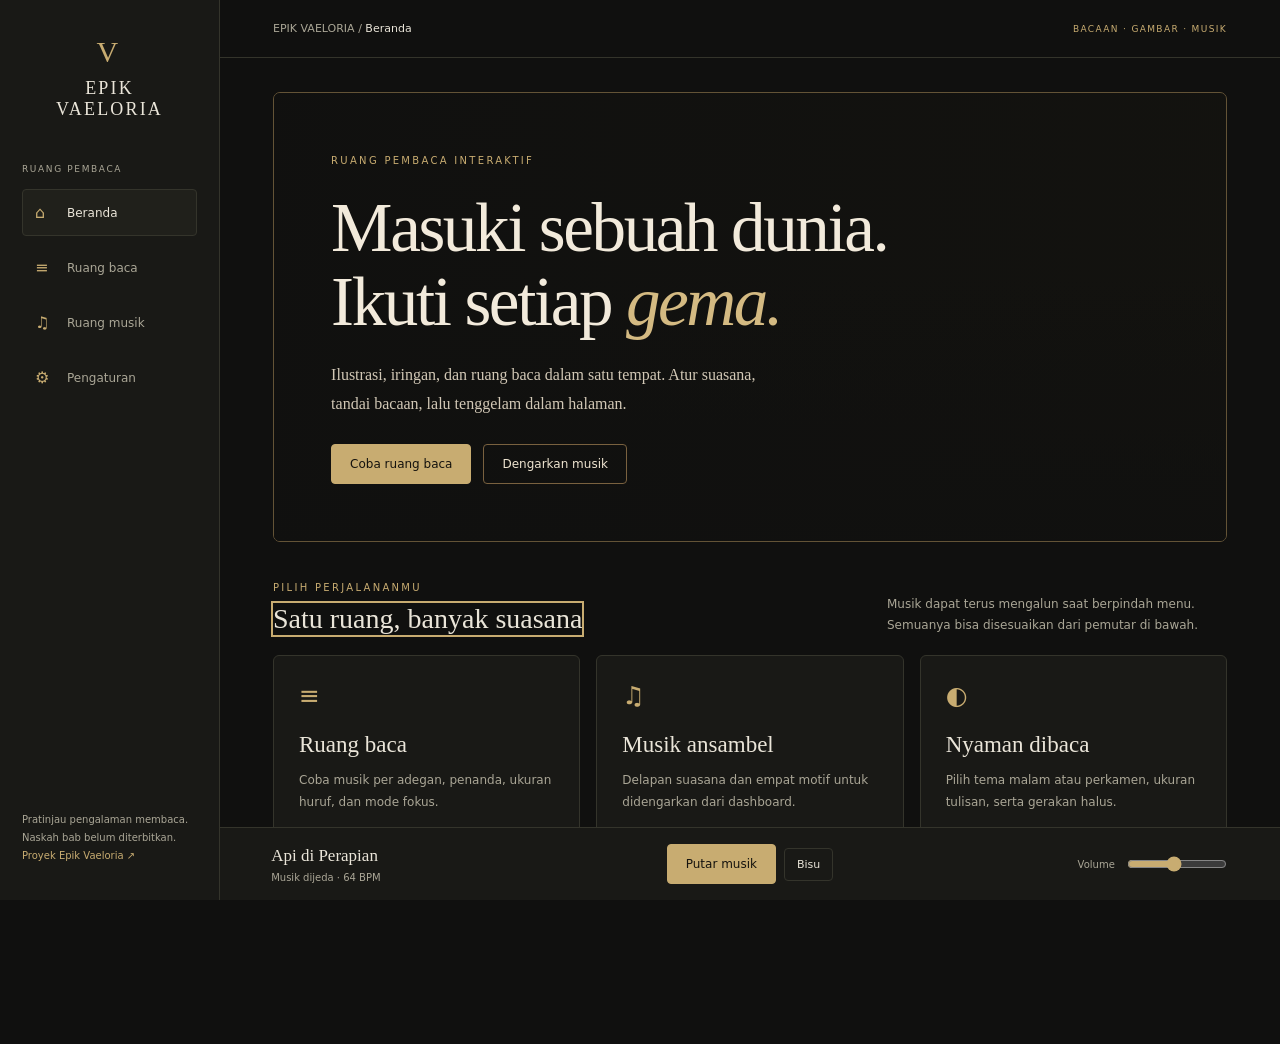
==== dashboard.html @ 0318af84 "Pastikan kontrol volume dashboard tersedia pada layar kecil" ====
<!doctype html><html lang="id"><head><meta charset="utf-8"><meta name="viewport" content="width=device-width,initial-scale=1"><meta name="theme-color" content="#10100f"><meta name="description" content="Dashboard pembaca Epik Vaeloria: ruang baca, musik adegan, penanda, dan pengaturan tampilan."><title>Beranda · Epik Vaeloria</title><style>
:root{color-scheme:dark;--bg:#10100f;--panel:#191916;--panel2:#20201b;--ink:#eae5d9;--soft:#aaa696;--line:#34342b;--gold:#c8ac71;--accent:#d6b07a;--font:20px;font-family:Georgia,"Times New Roman",serif}
*{box-sizing:border-box}[hidden]{display:none!important}html{scroll-behavior:smooth;scroll-padding-top:80px}body{margin:0;background:var(--bg);color:var(--ink)}body.sepia{color-scheme:light;--bg:#eee5d3;--panel:#f6eedf;--panel2:#e2d6bf;--ink:#332c21;--soft:#6c604c;--line:#c9bba2;--gold:#80612d}
button,a,input,select{touch-action:manipulation}button{cursor:pointer;font:inherit}button:disabled{opacity:.6;cursor:wait}a{color:inherit;text-decoration:none}button,input,select{outline-offset:5px}:focus-visible{outline:2px solid var(--gold)}.sans,button,nav,label,small,.eyebrow,.meta{font-family:system-ui,sans-serif}.eyebrow{font-size:10px;text-transform:uppercase;letter-spacing:.23em;color:var(--gold)}.muted{color:var(--soft)}.skip{position:fixed;top:-60px;left:10px;z-index:50;background:var(--gold);color:#111;padding:12px}.skip:focus{top:10px}
.sidebar{width:220px;position:fixed;inset:0 auto 0 0;background:var(--panel);border-right:1px solid var(--line);padding:35px 22px;z-index:15;display:flex;flex-direction:column}.mark{font-size:30px;letter-spacing:.15em;text-align:center;color:var(--gold)}.brand{text-align:center;display:block;font-size:18px;letter-spacing:.12em;margin:9px 0 44px}.sidecaption{font:9px system-ui;letter-spacing:.18em;color:var(--soft);text-transform:uppercase;margin-bottom:15px}nav{display:grid;gap:8px}.navbutton{display:flex;align-items:center;gap:12px;border:1px solid transparent;background:transparent;padding:13px 12px;border-radius:4px;color:var(--soft);font-size:12px;text-align:left}.navbutton[aria-current=page]{color:var(--ink);background:var(--panel2);border-color:var(--line)}.navbutton span:first-child{width:20px;font-size:16px;color:var(--gold)}.sidebarfooter{margin-top:auto;padding-top:20px;font:10px/1.8 system-ui;color:var(--soft)}.sidebarfooter a{color:var(--gold)}.mobile-menu{display:none}
.app{margin-left:220px;padding-bottom:120px}.topbar{padding:22px 5%;display:flex;align-items:center;justify-content:space-between;border-bottom:1px solid var(--line);gap:15px}.breadcrumb{font:11px system-ui;color:var(--soft)}.breadcrumb strong{color:var(--ink);font-weight:500}.topstate{font:9px system-ui;text-transform:uppercase;letter-spacing:.15em;color:var(--gold)}.content{max-width:1180px;padding:34px 5%;margin:auto}.hero{position:relative;overflow:hidden;isolation:isolate;min-height:450px;border:1px solid #635336;border-radius:7px;background:#15140f;color:#f2eadb;display:flex;align-items:center}.hero-art{position:absolute;inset:-20px;z-index:-3;background:linear-gradient(90deg,#10100ff2,#10100f6b),url("https://raw.githubusercontent.com/Daniel100703/Epik-Vaeloria/main/assets/img/konsep-beranda.webp") center/cover;animation:breathe 22s ease-in-out infinite alternate}.hero:after{content:"";position:absolute;inset:0;z-index:-2;background:linear-gradient(0deg,#10100fdc,transparent 60%)}.herotext{padding:55px 6%;max-width:700px}.hero h1{font-size:clamp(42px,5.4vw,74px);font-weight:400;line-height:1.06;letter-spacing:-.035em;margin:23px 0}.hero h1 em{font-weight:400;color:#d4ba82}.hero p{font-size:16px;line-height:1.8;color:#d2c8b6;max-width:440px}.actions{display:flex;gap:12px;flex-wrap:wrap;margin-top:25px}.primary,.secondary{border-radius:4px;padding:12px 18px;font-size:12px}.primary{background:var(--gold);color:#15130e;border:1px solid var(--gold)}.hero .primary{background:#c8ac71;border-color:#c8ac71;color:#15130e}.secondary{color:var(--ink);background:transparent;border:1px solid var(--line)}.hero .secondary{color:#eee4d0;border-color:#79613f}.sparks{position:absolute;inset:0;pointer-events:none;z-index:-1;overflow:hidden}.sparks i{position:absolute;width:2px;height:2px;background:#e7c98e;border-radius:50%;box-shadow:0 0 8px #e7c98e;bottom:-10px;left:var(--x);opacity:0;animation:drift var(--d) linear infinite;animation-delay:var(--delay)}
@keyframes breathe{to{transform:scale(1.045)}}@keyframes drift{15%{opacity:.7}85%{opacity:.2}to{transform:translate(25px,-500px);opacity:0}}
.sectionhead{display:flex;justify-content:space-between;align-items:end;gap:20px;margin:35px 0 20px}.sectionhead h2{font-size:28px;font-weight:400;margin:8px 0 0}.sectionhead p{font:12px/1.7 system-ui;color:var(--soft);max-width:340px;margin:0}.tiles{display:grid;grid-template-columns:repeat(3,1fr);gap:16px}.tile{background:var(--panel);border:1px solid var(--line);border-radius:6px;padding:25px;text-align:left;color:var(--ink);display:block;min-height:180px}.tile:hover{border-color:var(--gold)}.tile .symbol{font-size:25px;color:var(--gold)}.tile h3{font:23px Georgia;margin:22px 0 12px}.tile p{font:12px/1.8 system-ui;color:var(--soft);margin:0}.smallnote{font:11px/1.8 system-ui;color:var(--soft);margin-top:20px}.resume{display:flex;align-items:center;justify-content:space-between;gap:20px;padding:20px 24px;background:var(--panel);border:1px solid var(--line);margin-top:20px;border-radius:5px}.resume strong{font-size:18px;font-weight:400}.resume small{display:block;color:var(--soft);margin-top:7px}
.page-title{font-size:42px;font-weight:400;margin:14px 0 20px}.toolbar{position:sticky;top:0;z-index:8;display:flex;align-items:center;justify-content:space-between;gap:10px;padding:14px 0;background:var(--bg);border-block:1px solid var(--line);flex-wrap:wrap}.tools{display:flex;gap:7px;align-items:center}.tool{background:var(--panel);color:var(--ink);border:1px solid var(--line);border-radius:4px;padding:9px 12px;font:11px system-ui}.tool[aria-pressed=true]{border-color:var(--gold);color:var(--gold)}.progress{height:2px;background:var(--line);position:sticky;top:68px;z-index:9}.progress i{display:block;width:0;height:100%;background:var(--gold)}
article{max-width:690px;margin:45px auto 0}.reader-intro{font-size:var(--font);line-height:1.9;color:var(--soft);padding-bottom:28px;border-bottom:1px solid var(--line)}.scene{padding:60px 10px;border-bottom:1px solid var(--line);min-height:60vh}.scene h3{font-weight:400;font-size:clamp(28px,3vw,36px);margin:20px 0}.scene p{font-size:var(--font);line-height:1.95;color:var(--ink)}.scene.active .eyebrow{color:var(--accent)}.scene.active{background:linear-gradient(90deg,#c8ac7105,transparent);border-bottom-color:var(--accent)}
.focus-exit{display:none;position:fixed;top:12px;right:20px;z-index:30}.focus .sidebar,.focus .topbar{display:none}.focus .app{margin-left:0}.focus .content{max-width:900px}.focus .player{left:0}.focus .focus-exit{display:block}
.musicgrid{display:grid;grid-template-columns:repeat(4,1fr);gap:14px}.track{display:flex;flex-direction:column;text-align:left;min-height:190px;border:1px solid var(--line);border-radius:5px;background:var(--panel);color:var(--ink);padding:21px 18px}.track[aria-pressed=true]{border-color:var(--accent)}.track .tag{font:9px system-ui;text-transform:uppercase;letter-spacing:.15em;color:var(--gold);margin-bottom:24px}.track strong{font:21px/1.2 Georgia;margin-bottom:13px}.track small{font:11px/1.7 system-ui;color:var(--soft)}.track .tempo{font:10px system-ui;color:var(--gold);margin-top:auto;padding-top:17px}
.settings{max-width:760px;display:grid;gap:16px}.setting{background:var(--panel);border:1px solid var(--line);border-radius:5px;display:flex;justify-content:space-between;align-items:center;gap:25px;padding:23px}.setting strong{font-size:20px;font-weight:400}.setting p{font:11px/1.7 system-ui;color:var(--soft);margin:8px 0 0}.setting select{background:var(--bg);color:var(--ink);border:1px solid var(--line);padding:10px;border-radius:4px;font:12px system-ui}.setting input[type=checkbox]{width:20px;height:20px;accent-color:var(--gold)}
.player{position:fixed;z-index:20;left:220px;right:0;bottom:0;display:grid;grid-template-columns:1fr auto 1fr;gap:20px;align-items:center;background:var(--panel);border-top:1px solid var(--line);padding:16px 4%}.now{min-width:0}.now strong{display:block;white-space:nowrap;overflow:hidden;text-overflow:ellipsis;font-size:17px;font-weight:400}.now small{font:10px system-ui;color:var(--soft);display:block;margin-top:6px}.transport{display:flex;align-items:center;gap:8px}.mix{justify-self:end;display:flex;align-items:center;gap:10px}.mix label{font:10px system-ui;color:var(--soft)}input[type=range]{accent-color:var(--gold);width:100px}.toast{position:fixed;z-index:40;bottom:110px;left:50%;transform:translateX(-50%);max-width:min(90vw,540px);background:var(--panel2);color:var(--ink);border:1px solid var(--gold);padding:13px 19px;border-radius:5px;font:12px/1.7 system-ui}.no-motion *,.no-motion *:before,.no-motion *:after{animation:none!important;transition:none!important;scroll-behavior:auto!important}
@media(max-width:1100px){.musicgrid{grid-template-columns:repeat(2,1fr)}.tiles{grid-template-columns:1fr}.tile{min-height:0}.tile h3{margin-top:15px}.player{grid-template-columns:1fr auto}.mix{display:none}.sidebar{width:185px;padding-inline:15px}.app{margin-left:185px}.player{left:185px}}
@media(max-width:700px){.sidebar{position:static;width:auto;padding:15px 5%;display:block;border-right:0;border-bottom:1px solid var(--line)}.brand{margin:0;text-align:left;font-size:19px}.mark,.sidecaption,.sidebarfooter{display:none}.mobile-menu{display:block;position:absolute;right:5%;top:11px}nav{display:none;margin-top:20px;grid-template-columns:repeat(2,1fr)}.sidebar.open nav{display:grid}.app{margin-left:0}.topbar{padding-block:17px}.topstate{display:none}.content{padding:25px 5%}.hero{min-height:410px}.herotext{padding:35px 7%}.hero h1{font-size:46px}.hero p{font-size:15px}.sectionhead{display:block}.sectionhead p{margin-top:13px}.player{left:0;padding:14px 5%;gap:10px}.now strong{font-size:15px}.player .primary{padding:10px 14px}.now small{font-size:9px}.toolbar{gap:8px}.tools{flex-wrap:wrap}.tool{padding:9px}.page-title{font-size:34px}.setting{padding:19px;gap:14px}.setting strong{font-size:18px}.scene{min-height:66vh;padding-top:40px}.resume{align-items:start;flex-direction:column}.focus .content{padding-top:55px}.toast{bottom:100px}.track strong{font-size:19px}}
@media(prefers-reduced-motion:reduce){html{scroll-behavior:auto}*,*:before,*:after{animation:none!important;transition:none!important}}

@media(max-width:1100px){.mix{display:flex;grid-column:1/-1;justify-self:stretch;justify-content:center;border-top:1px solid var(--line);padding-top:10px}.app{padding-bottom:175px}.toast{bottom:155px}}
</style></head><body>
<a class="skip" href="#main">Langsung ke isi</a>
<aside class="sidebar" id="sidebar"><div class="mark" aria-hidden="true">V</div><a class="brand" href="#home">EPIK<br>VAELORIA</a><button class="tool mobile-menu" id="menu-toggle" type="button" aria-expanded="false" aria-controls="navigation">Menu</button><div class="sidecaption">Ruang pembaca</div><nav id="navigation" aria-label="Navigasi utama"><button class="navbutton" data-nav="home" aria-current="page" type="button"><span aria-hidden="true">⌂</span><span>Beranda</span></button><button class="navbutton" data-nav="read" type="button"><span aria-hidden="true">≡</span><span>Ruang baca</span></button><button class="navbutton" data-nav="music" type="button"><span aria-hidden="true">♫</span><span>Ruang musik</span></button><button class="navbutton" data-nav="settings" type="button"><span aria-hidden="true">⚙</span><span>Pengaturan</span></button></nav><div class="sidebarfooter">Pratinjau pengalaman membaca.<br>Naskah bab belum diterbitkan.<br><a href="https://github.com/Daniel100703/Epik-Vaeloria" target="_blank" rel="noopener">Proyek Epik Vaeloria ↗</a></div></aside>
<button id="focus-exit" class="tool focus-exit" type="button">Keluar mode fokus · Esc</button>
<div class="app"><header class="topbar"><div class="breadcrumb">EPIK VAELORIA / <strong id="view-label">Beranda</strong></div><span class="topstate">Bacaan · Gambar · Musik</span></header><main id="main" class="content">
<section id="panel-home"><div class="hero"><div class="hero-art" aria-hidden="true"></div><div class="sparks" aria-hidden="true"><i style="--x:5%;--d:11s;--delay:-0s"></i><i style="--x:11%;--d:13s;--delay:-1.7s"></i><i style="--x:17%;--d:15s;--delay:-3.4s"></i><i style="--x:23%;--d:17s;--delay:-5.1s"></i><i style="--x:29%;--d:19s;--delay:-6.8s"></i><i style="--x:35%;--d:11s;--delay:-8.5s"></i><i style="--x:41%;--d:13s;--delay:-10.2s"></i><i style="--x:47%;--d:15s;--delay:-11.9s"></i><i style="--x:53%;--d:17s;--delay:-13.6s"></i><i style="--x:59%;--d:19s;--delay:-15.299999999999999s"></i><i style="--x:65%;--d:11s;--delay:-17s"></i><i style="--x:71%;--d:13s;--delay:-18.7s"></i><i style="--x:77%;--d:15s;--delay:-20.4s"></i><i style="--x:83%;--d:17s;--delay:-22.099999999999998s"></i><i style="--x:89%;--d:19s;--delay:-23.8s"></i><i style="--x:95%;--d:11s;--delay:-25.5s"></i></div><div class="herotext"><span class="eyebrow">Ruang pembaca interaktif</span><h1>Masuki sebuah dunia.<br>Ikuti setiap <em>gema.</em></h1><p>Ilustrasi, iringan, dan ruang baca dalam satu tempat. Atur suasana, tandai bacaan, lalu tenggelam dalam halaman.</p><div class="actions"><button class="primary" data-open="read" type="button">Coba ruang baca</button><button class="secondary" data-open="music" type="button">Dengarkan musik</button></div></div></div>
<div class="resume" id="resume-card" hidden><div><span class="eyebrow">Penanda terakhir</span><strong id="resume-title">Posisi bacaan</strong><small>Pratinjau ruang baca</small></div><button class="primary" id="resume" type="button">Lanjut dari penanda</button></div>
<div class="sectionhead"><div><span class="eyebrow">Pilih perjalananmu</span><h2 data-heading tabindex="-1">Satu ruang, banyak suasana</h2></div><p>Musik dapat terus mengalun saat berpindah menu. Semuanya bisa disesuaikan dari pemutar di bawah.</p></div><div class="tiles"><button class="tile" data-open="read" type="button"><span class="symbol" aria-hidden="true">≡</span><h3>Ruang baca</h3><p>Coba musik per adegan, penanda, ukuran huruf, dan mode fokus.</p></button><button class="tile" data-open="music" type="button"><span class="symbol" aria-hidden="true">♫</span><h3>Musik ansambel</h3><p>Delapan suasana dan empat motif untuk didengarkan dari dashboard.</p></button><button class="tile" data-open="settings" type="button"><span class="symbol" aria-hidden="true">◐</span><h3>Nyaman dibaca</h3><p>Pilih tema malam atau perkamen, ukuran tulisan, serta gerakan halus.</p></button></div><p class="smallnote">Halaman ini merupakan pratinjau antarmuka. Teks contoh di ruang baca menjelaskan suasana musik dan bukan bagian dari naskah novel.</p></section>
<section id="panel-read" hidden><span class="eyebrow">Pratinjau pembaca · 8 suasana</span><h1 class="page-title" data-heading tabindex="-1">Membaca bersama iringan</h1><div class="toolbar"><div class="tools"><button class="tool" id="font-less" type="button" aria-label="Perkecil huruf">A−</button><button class="tool" id="font-more" type="button" aria-label="Perbesar huruf">A+</button><button class="tool" id="bookmark" type="button">Tandai posisi</button><button class="tool" id="focus-button" type="button" aria-pressed="false">Mode fokus</button></div><div class="tools"><button class="tool" id="follow-button" type="button" aria-pressed="true">Musik adegan: aktif</button><span class="meta muted" id="progress-label">0%</span></div></div><div class="progress" id="read-progress" role="progressbar" aria-label="Kemajuan pratinjau bacaan" aria-valuemin="0" aria-valuemax="100" aria-valuenow="0"><i id="progress-fill"></i></div><article id="reader"><p class="reader-intro">Tekan <strong>Putar musik</strong>, lalu gulir perlahan. Iringan mengikuti suasana yang sedang terlihat. Teks di bawah adalah panduan untuk mencoba pengalaman membaca; naskah bab belum diterbitkan.</p><section class="scene" data-mood="keluarga" aria-labelledby="scene-keluarga"><span class="eyebrow">Suasana 01 · keluarga</span><h3 id="scene-keluarga">Dekat, hangat, bersahaja</h3><p>Petikan membuka ruang bagi percakapan. Melodi tidak terus memenuhi setiap sela; ada hening untuk suara manusia dan hal-hal kecil yang ingin diingat.</p></section>
<section class="scene" data-mood="istana" aria-labelledby="scene-istana"><span class="eyebrow">Suasana 02 · istana</span><h3 id="scene-istana">Di bawah berat mahkota</h3><p>Langkah musik menjadi lebih terukur. Nada rendah menopang melodi yang tertahan, memberi tempat bagi upacara, percakapan resmi, dan ketegangan di sebuah aula.</p></section>
<section class="scene" data-mood="perjalanan" aria-labelledby="scene-perjalanan"><span class="eyebrow">Suasana 03 · perjalanan</span><h3 id="scene-perjalanan">Langkah demi langkah</h3><p>Denyut bergerak sedikit lebih cepat. Frasa berulang terasa lapang, menjaga irama perjalanan tanpa memaksa pembaca mempercepat langkahnya sendiri.</p></section>
<section class="scene" data-mood="intrik" aria-labelledby="scene-intrik"><span class="eyebrow">Suasana 04 · intrik</span><h3 id="scene-intrik">Sesuatu belum terucap</h3><p>Petikan terpisah oleh jeda. Satu nada yang bergeser mengubah rasa sebuah pola; ketegangan hadir perlahan, tanpa ledakan bunyi yang mengganggu.</p></section>
<section class="scene" data-mood="perang" aria-labelledby="scene-perang"><span class="eyebrow">Suasana 05 · perang</span><h3 id="scene-perang">Ketika panji bergerak</h3><p>Pukulan rendah dan motif pendek menambah tekanan. Lapisan dijaga agar musik menopang adegan dan tulisan tetap menjadi pusat perhatian.</p></section>
<section class="scene" data-mood="kehilangan" aria-labelledby="scene-kehilangan"><span class="eyebrow">Suasana 06 · kehilangan</span><h3 id="scene-kehilangan">Ruang bagi yang tiada</h3><p>Musik menipis. Sebuah nada dibiarkan menghilang sebelum nada berikutnya datang, menyediakan ruang bagi keheningan dan kehilangan.</p></section>
<section class="scene" data-mood="mukjizat" aria-labelledby="scene-mukjizat"><span class="eyebrow">Suasana 07 · mukjizat</span><h3 id="scene-mukjizat">Hening sebelum terang</h3><p>Nada terbuka secara perlahan. Suasananya khidmat dan tenang, dengan ruang bagi doa; kemegahan tumbuh dari perubahan harmoni.</p></section>
<section class="scene" data-mood="purwa" aria-labelledby="scene-purwa"><span class="eyebrow">Suasana 08 · purwa</span><h3 id="scene-purwa">Gema yang lama tinggal</h3><p>Bunyi kayu dan dengung lembut mengisi jarak di antara nada. Motifnya memberi kesan tua dan luas, tanpa menetapkan sejarah atau sifat suatu bangsa.</p></section></article></section>
<section id="panel-music" hidden><span class="eyebrow">Ruang musik · Dari dashboard</span><h1 class="page-title" data-heading tabindex="-1">Dengarkan dunia Vaeloria</h1><p class="smallnote">Dua belas sketsa musik sintetis orisinal. Pilih kartu untuk mendengarkan; musik tetap berjalan ketika berpindah menu.</p><div class="musicgrid"><button class="track" type="button" data-track="keluarga" aria-pressed="true"><span class="tag">Suasana 1</span><strong>Api di Perapian</strong><small>Petikan lembut, harmoni hangat, dan ruang bagi percakapan.</small><span class="tempo">64 BPM</span></button>
<button class="track" type="button" data-track="istana" aria-pressed="false"><span class="tag">Suasana 2</span><strong>Aula Mahkota</strong><small>Langkah terukur dan nada rendah di bawah melodi yang tertahan.</small><span class="tempo">66 BPM</span></button>
<button class="track" type="button" data-track="perjalanan" aria-pressed="false"><span class="tag">Suasana 3</span><strong>Jalan yang Terbentang</strong><small>Denyut ringan dan frasa lapang yang menemani langkah panjang.</small><span class="tempo">88 BPM</span></button>
<button class="track" type="button" data-track="intrik" aria-pressed="false"><span class="tag">Suasana 4</span><strong>Di Balik Tirai</strong><small>Petikan renggang dan interval sempit yang menyisakan ketegangan.</small><span class="tempo">68 BPM</span></button>
<button class="track" type="button" data-track="perang" aria-pressed="false"><span class="tag">Suasana 5</span><strong>Langkah Panji</strong><small>Perkusi rendah dan frasa pendek yang menambah tekanan.</small><span class="tempo">100 BPM</span></button>
<button class="track" type="button" data-track="kehilangan" aria-pressed="false"><span class="tag">Suasana 6</span><strong>Yang Tinggal dalam Sunyi</strong><small>Nada jarang, gema panjang, dan ruang untuk keheningan.</small><span class="tempo">52 BPM</span></button>
<button class="track" type="button" data-track="mukjizat" aria-pressed="false"><span class="tag">Suasana 7</span><strong>Dalam Doa</strong><small>Lapisan nada perlahan terbuka; tenang, terang, dan khidmat.</small><span class="tempo">58 BPM</span></button>
<button class="track" type="button" data-track="purwa" aria-pressed="false"><span class="tag">Suasana 8</span><strong>Gema yang Tua</strong><small>Bunyi kayu dan dengung lembut dengan jarak nada yang lapang.</small><span class="tempo">60 BPM</span></button>
<button class="track" type="button" data-track="griffin" aria-pressed="false"><span class="tag">Motif ansambel</span><strong>House Griffin</strong><small>Frasa naik tiga nada, lalu pulang pada nada dasar.</small><span class="tempo">68 BPM</span></button>
<button class="track" type="button" data-track="singa" aria-pressed="false"><span class="tag">Motif ansambel</span><strong>Cabang Singa</strong><small>Nada rendah berulang, aksen tegas, dan sela hening.</small><span class="tempo">72 BPM</span></button>
<button class="track" type="button" data-track="radbod" aria-pressed="false"><span class="tag">Motif ansambel</span><strong>Radbod</strong><small>Pola pendek yang kembali dengan satu nada berubah.</small><span class="tempo">62 BPM</span></button>
<button class="track" type="button" data-track="bangsa_purwa" aria-pressed="false"><span class="tag">Motif ansambel</span><strong>Bangsa Purwa</strong><small>Motif lima nada, pukulan kayu, dan dengung lembut.</small><span class="tempo">58 BPM</span></button></div><p class="smallnote">Motif ini merupakan rancangan musikal. Judul dan kesan musik tidak menetapkan fakta cerita. <a href="musik.html">Buka halaman Ruang Musik lengkap ↗</a></p></section>
<section id="panel-settings" hidden><span class="eyebrow">Pengaturan pembaca</span><h1 class="page-title" data-heading tabindex="-1">Baca dengan nyaman</h1><div class="settings"><div class="setting"><div><label for="theme"><strong>Tema bacaan</strong></label><p>Pilih suasana tampilan yang nyaman untuk mata.</p></div><select id="theme"><option value="dark">Malam</option><option value="sepia">Perkamen</option></select></div><div class="setting"><div><label for="font"><strong>Ukuran tulisan</strong></label><p>Ukuran paragraf di ruang baca: <output id="font-value" for="font">20 px</output></p></div><input id="font" type="range" min="16" max="26" value="20"></div><div class="setting"><div><label for="motion"><strong>Gerakan halus</strong></label><p>Aktifkan gerak pada sampul dan partikel cahaya. Preferensi pengurangan gerakan perangkat tetap dihormati.</p></div><input id="motion" type="checkbox" checked></div><div class="setting"><div><label for="auto-music"><strong>Ikuti suasana adegan</strong></label><p>Setelah musik diaktifkan, pergantian mengikuti bagian yang sedang dibaca.</p></div><input id="auto-music" type="checkbox" checked></div><div class="setting"><div><strong>Penanda bacaan</strong><p>Penanda dan pengaturan disimpan pada peramban perangkat ini jika penyimpanan diizinkan.</p></div><button class="tool" id="clear-bookmark" type="button">Hapus penanda</button></div></div></section>
</main></div><aside class="player" aria-label="Pemutar musik"><div class="now"><strong id="now-title">Api di Perapian</strong><small id="now-detail" role="status" aria-live="polite">Musik dijeda</small></div><div class="transport"><button class="primary" id="play" type="button" aria-pressed="false">Putar musik</button><button class="tool" id="mute" type="button" aria-label="Bisukan musik" aria-pressed="false">Bisu</button></div><div class="mix"><label for="volume">Volume</label><input id="volume" type="range" min="0" max="65" value="30" aria-valuetext="30 persen"></div></aside><div class="toast" id="toast" role="status" aria-live="polite" hidden></div>
<script>const VAELORIA_CATALOG={"version":1,"title":"Epik Vaeloria — Ruang Musik","type":"Sketsa musik sintetis orisinal","note":"Rancangan musikal; judul dan kesan musik tidak menetapkan kanon cerita.","moods":{"keluarga":{"name":"Api di Perapian","description":"Petikan lembut, harmoni hangat, dan ruang bagi percakapan.","tempo":64,"root":50,"scale":[0,2,4,7,9],"chords":[[0,4,7],[5,9,12],[7,11,14],[0,4,7]],"melody":[0,2,4,2,1,0,null,1,2,4,3,2,1,0,null,null],"instrument":"pluck","pad":0.13,"bass":0.08,"lead":0.12,"drum":0,"color":"#d6b07a"},"istana":{"name":"Aula Mahkota","description":"Langkah terukur dan nada rendah di bawah melodi yang tertahan.","tempo":66,"root":45,"scale":[0,2,3,5,7,8,10],"chords":[[0,3,7],[5,8,12],[7,10,14],[0,3,7]],"melody":[0,null,4,3,2,null,1,null,0,2,4,null,5,4,2,null],"instrument":"horn","pad":0.15,"bass":0.1,"lead":0.1,"drum":0.05,"color":"#d6b974"},"perjalanan":{"name":"Jalan yang Terbentang","description":"Denyut ringan dan frasa lapang yang menemani langkah panjang.","tempo":88,"root":50,"scale":[0,2,5,7,9],"chords":[[0,5,7],[5,9,12],[7,12,14],[0,5,9]],"melody":[0,1,2,4,3,2,1,null,2,3,4,3,2,1,0,null],"instrument":"pluck","pad":0.1,"bass":0.08,"lead":0.13,"drum":0.05,"color":"#8eafa1"},"intrik":{"name":"Di Balik Tirai","description":"Petikan renggang dan interval sempit yang menyisakan ketegangan.","tempo":68,"root":45,"scale":[0,1,3,5,7,8,10],"chords":[[0,3,7],[1,5,8],[0,3,7],[7,10,14]],"melody":[0,null,1,null,4,3,null,1,0,null,5,4,null,2,1,null],"instrument":"pluck","pad":0.12,"bass":0.1,"lead":0.1,"drum":0,"color":"#aa93bf"},"perang":{"name":"Langkah Panji","description":"Perkusi rendah dan frasa pendek yang menambah tekanan.","tempo":100,"root":38,"scale":[0,2,3,5,7,8,10],"chords":[[0,7,12],[3,7,10],[5,12,17],[0,7,12]],"melody":[0,0,4,null,0,2,4,null,5,4,2,0,2,4,0,null],"instrument":"horn","pad":0.12,"bass":0.12,"lead":0.1,"drum":0.15,"color":"#cb806e"},"kehilangan":{"name":"Yang Tinggal dalam Sunyi","description":"Nada jarang, gema panjang, dan ruang untuk keheningan.","tempo":52,"root":45,"scale":[0,2,3,5,7,8,10],"chords":[[0,3,7],[5,8,12],[3,7,10],[0,3,7]],"melody":[4,null,3,null,2,null,0,null,1,null,0,null,null,null,null,null],"instrument":"bell","pad":0.12,"bass":0.05,"lead":0.09,"drum":0,"color":"#9baec7"},"mukjizat":{"name":"Dalam Doa","description":"Lapisan nada perlahan terbuka; tenang, terang, dan khidmat.","tempo":58,"root":50,"scale":[0,2,4,7,9],"chords":[[0,4,7],[5,9,12],[0,7,12],[0,4,9]],"melody":[0,null,2,null,3,null,4,null,3,2,null,1,0,null,null,null],"instrument":"bell","pad":0.16,"bass":0.05,"lead":0.1,"drum":0,"color":"#e2d49e"},"purwa":{"name":"Gema yang Tua","description":"Bunyi kayu dan dengung lembut dengan jarak nada yang lapang.","tempo":60,"root":43,"scale":[0,3,5,7,10],"chords":[[0,7,12],[5,12,17],[3,10,15],[0,7,10]],"melody":[0,null,3,2,null,1,null,0,4,null,3,null,1,0,null,null],"instrument":"wood","pad":0.14,"bass":0.08,"lead":0.12,"drum":0.035,"color":"#86b5ad"}},"motifs":{"griffin":{"name":"House Griffin","title":"Sumpah yang Dipegang","description":"Frasa naik tiga nada, lalu pulang pada nada dasar.","mood":"keluarga","tempo":68,"melody":[0,1,3,null,4,3,1,0,0,1,3,null,2,1,0,null],"instrument":"horn","color":"#cbb579"},"singa":{"name":"Cabang Singa","title":"Berat Sebuah Mahkota","description":"Nada rendah berulang, aksen tegas, dan sela hening.","mood":"istana","tempo":72,"melody":[0,0,null,4,3,null,2,0,0,null,4,5,4,2,0,null],"instrument":"horn","color":"#c98b70"},"radbod":{"name":"Radbod","title":"Langkah di Balik Layar","description":"Pola pendek yang kembali dengan satu nada berubah.","mood":"intrik","tempo":62,"melody":[0,1,null,4,0,1,null,3,0,1,null,5,4,2,1,null],"instrument":"pluck","color":"#b09bc9"},"bangsa_purwa":{"name":"Bangsa Purwa","title":"Ingatan Hutan","description":"Motif lima nada, pukulan kayu, dan dengung lembut.","mood":"purwa","tempo":58,"melody":[0,2,null,3,4,null,2,0,0,null,2,3,null,1,0,null],"instrument":"wood","color":"#88b5a5"}}};
/* Epik Vaeloria. Original procedural score; no external samples. */
(function(global){
"use strict";
const frequency=n=>440*Math.pow(2,(n-69)/12);
class VaeloriaScore{
 constructor(catalog,onState=()=>{}){
  this.catalog=catalog;this.onState=onState;this.ctx=null;this.bus=null;this.retired=[];
  this.key="keluarga";this.volume=.30;this.muted=false;this.playing=false;
  this.step=0;this.next=0;this.timer=null;this.request=0;this.pending=null;this.closed=false;
 }
 score(key){
  if(this.catalog.moods[key])return this.catalog.moods[key];
  const m=this.catalog.motifs[key];if(!m)throw Error("Motif tidak dikenal.");
  return Object.assign({},this.catalog.moods[m.mood],m);
 }
 async init(){
  if(this.closed)throw Error("Pemutar telah ditutup.");
  if(!this.ctx){
   const AC=global.AudioContext||global.webkitAudioContext;
   if(!AC)throw Error("Peramban ini belum mendukung audio interaktif.");
   this.ctx=new AC();const c=this.ctx.createDynamicsCompressor();
   c.threshold.value=-18;c.knee.value=18;c.ratio.value=4;c.attack.value=.01;c.release.value=.3;
   this.master=this.ctx.createGain();this.master.gain.value=this.muted?0:this.volume;
   this.master.connect(c);c.connect(this.ctx.destination);
   this.impulse=this.ctx.createBuffer(2,Math.ceil(this.ctx.sampleRate*2.8),this.ctx.sampleRate);
   let seed=1977;
   for(let ch=0;ch<2;ch++){
    const d=this.impulse.getChannelData(ch);
    for(let i=0;i<d.length;i++){seed=(Math.imul(seed,1664525)+1013904223)>>>0;d[i]=(seed/2147483648-1)*Math.pow(1-i/d.length,3.2)*.38;}
   }
  }
  if(this.ctx.state!=="running")await this.ctx.resume();
  if(this.ctx.state!=="running")throw Error("Klik Putar musik untuk mengizinkan audio.");
 }
 newBus(){
  const t=this.ctx.currentTime,input=this.ctx.createGain(),out=this.ctx.createGain();
  const reverb=this.ctx.createConvolver(),wet=this.ctx.createGain();reverb.buffer=this.impulse;wet.gain.value=.23;
  input.connect(out);input.connect(reverb);reverb.connect(wet);wet.connect(out);out.connect(this.master);
  out.gain.setValueAtTime(0,t);out.gain.linearRampToValueAtTime(.82,t+1.8);
  return{input,out,nodes:[input,out,reverb,wet],voices:new Set(),cleanup:null};
 }
 dispose(bus){
  if(!bus)return;clearTimeout(bus.cleanup);
  for(const s of [...bus.voices]){try{s.stop();}catch(_){}}
  bus.voices.clear();for(const n of bus.nodes){try{n.disconnect();}catch(_){}}
  this.retired=this.retired.filter(b=>b!==bus);
 }
 retire(bus){
  if(!bus)return;const t=this.ctx.currentTime,p=bus.out.gain;
  if(p.cancelAndHoldAtTime)p.cancelAndHoldAtTime(t);
  else{const value=p.value;p.cancelScheduledValues(t);p.setValueAtTime(value,t);}
  p.linearRampToValueAtTime(0,t+1.8);this.retired.push(bus);
  bus.cleanup=setTimeout(()=>this.dispose(bus),2100);
  while(this.retired.length>2)this.dispose(this.retired[0]);
 }
 async play(){
  if(this.playing)return;if(this.pending)return this.pending;
  const token=++this.request;
  const job=(async()=>{
   await this.init();if(token!==this.request||this.closed)return;
   this.playing=true;this.bus=this.newBus();this.step=0;this.next=this.ctx.currentTime+.06;
   this.timer=setInterval(()=>this.tick(),35);this.tick();this.onState(this);
  })();
  this.pending=job;
  try{await job;}finally{if(this.pending===job)this.pending=null;}
 }
 pause(){
  this.request++;this.playing=false;clearInterval(this.timer);this.timer=null;
  this.retire(this.bus);this.bus=null;this.onState(this);
 }
 choose(key){
  this.score(key);if(key===this.key)return;
  this.key=key;
  if(this.playing){this.retire(this.bus);this.bus=this.newBus();this.step=0;this.next=this.ctx.currentTime+.06;this.tick();}
  this.onState(this);
 }
 setVolume(v){this.volume=Math.max(0,Math.min(.65,Number(v)||0));this.updateVolume();}
 setMuted(v){this.muted=!!v;this.updateVolume();this.onState(this);}
 updateVolume(){if(this.master)this.master.gain.setTargetAtTime(this.muted?0:this.volume,this.ctx.currentTime,.07);}
 tone(note,start,duration,amp,kind,bus){
  if(amp<=0)return;const ctx=this.ctx,g=ctx.createGain(),f=ctx.createBiquadFilter();
  f.type="lowpass";f.frequency.value=kind==="pad"?950:kind==="horn"?1250:kind==="wood"?1700:2800;
  f.Q.value=.5;g.connect(f);f.connect(bus.input);
  const attack=kind==="pad"?.65:kind==="horn"?.12:.015;
  const release=kind==="pad"?1.4:kind==="bell"?1.2:.35,end=start+duration+release;
  g.gain.setValueAtTime(0,start);g.gain.linearRampToValueAtTime(amp,start+Math.min(attack,duration*.3));
  if(["pluck","bell","wood"].includes(kind))g.gain.exponentialRampToValueAtTime(.0001,end);
  else{g.gain.setValueAtTime(amp*.75,start+duration);g.gain.linearRampToValueAtTime(0,end);}
  const voices=kind==="pad"?3:kind==="bell"?2:1;let remaining=voices;
  for(let i=0;i<voices;i++){
   const o=ctx.createOscillator(),level=ctx.createGain();
   o.type=kind==="pad"||kind==="horn"?"sawtooth":kind==="pluck"?"triangle":"sine";
   o.frequency.value=frequency(note)*(kind==="bell"&&i===1?2.003:1);o.detune.value=kind==="pad"?(i-1)*6:0;
   level.gain.value=kind==="pad"?1/3:kind==="bell"&&i===1?.18:1;o.connect(level);level.connect(g);bus.voices.add(o);
   o.onended=()=>{bus.voices.delete(o);o.disconnect();level.disconnect();if(--remaining===0){g.disconnect();f.disconnect();}};
   o.start(start);o.stop(end+.02);
  }
 }
 drum(start,amp,soft,bus){
  const ctx=this.ctx,o=ctx.createOscillator(),g=ctx.createGain();
  o.type="sine";o.frequency.setValueAtTime(soft?105:90,start);o.frequency.exponentialRampToValueAtTime(40,start+.22);
  g.gain.setValueAtTime(.0001,start);g.gain.linearRampToValueAtTime(amp,start+.008);g.gain.exponentialRampToValueAtTime(.0001,start+.45);
  o.connect(g);g.connect(bus.input);bus.voices.add(o);
  o.onended=()=>{bus.voices.delete(o);o.disconnect();g.disconnect();};o.start(start);o.stop(start+.5);
 }
 tick(){
  if(!this.playing||!this.bus||this.ctx.state!=="running")return;
  const score=this.score(this.key),half=30/score.tempo;
  if(this.next<this.ctx.currentTime-.2)this.next=this.ctx.currentTime+.04;
  while(this.next<this.ctx.currentTime+.18){
   const s=this.step,bar=Math.floor(s/8),pos=s%8,t=this.next,b=this.bus,chord=score.chords[bar%score.chords.length],section=Math.floor(bar/4)%4;
   if(pos===0){for(const n of chord)this.tone(score.root+n,t,half*7.4,score.pad/3,"pad",b);this.tone(score.root+chord[0]-12,t,half*6,score.bass,"bass",b);}
   // Leave room for reading: each fourth phrase rests earlier.
   const degree=score.melody[(s+(section===2?4:0))%score.melody.length];
   if(degree!==null&&!(section===3&&pos>4)){
    const n=score.root+12+score.scale[degree%score.scale.length]+12*Math.floor(degree/score.scale.length);
    this.tone(n,t,half*(pos%2===0?1.5:.8),score.lead*(section===1?.78:1),score.instrument,b);
   }
   if(score.drum>0&&(pos===0||pos===4||(this.key==="perang"&&pos===6)))this.drum(t,score.drum,this.key!=="perang",b);
   this.step++;this.next+=half;
  }
 }
 async suspendHidden(){if(this.ctx&&this.ctx.state==="running")await this.ctx.suspend();}
 async resumeVisible(){if(this.playing&&this.ctx&&this.ctx.state==="suspended"){await this.ctx.resume();this.next=this.ctx.currentTime+.06;this.tick();}}
 async destroy(){this.closed=true;this.request++;clearInterval(this.timer);this.playing=false;this.dispose(this.bus);this.bus=null;for(const b of [...this.retired])this.dispose(b);if(this.ctx&&this.ctx.state!=="closed")await this.ctx.close();}
}
global.VaeloriaScore=VaeloriaScore;
})(typeof window!=="undefined"?window:globalThis);

/* Follow the scene intersecting the reader's eye line; debounce small scrolls. */
(function(global){
"use strict";
class VaeloriaReaderMusic{
 constructor(engine,root=document){
  this.engine=engine;this.enabled=false;this.frame=0;this.pending=null;this.candidate=null;
  this.scenes=[...root.querySelectorAll("[data-mood]")];this.onScene=()=>{};
  this.measure=this.measure.bind(this);this.queue=this.queue.bind(this);
 }
 start(){if(this.enabled)return;this.enabled=true;global.addEventListener("scroll",this.queue,{passive:true});global.addEventListener("resize",this.queue);this.queue();}
 stop(){this.enabled=false;global.removeEventListener("scroll",this.queue);global.removeEventListener("resize",this.queue);cancelAnimationFrame(this.frame);clearTimeout(this.pending);this.frame=0;this.candidate=null;}
 queue(){if(this.enabled&&!this.frame)this.frame=requestAnimationFrame(this.measure);}
 measure(){
  this.frame=0;if(!this.enabled)return;const line=global.innerHeight*.42;let best=null,distance=Infinity;
  for(const scene of this.scenes){const r=scene.getBoundingClientRect();if(!r.height||r.bottom<=0||r.top>=global.innerHeight)continue;const d=r.top<=line&&r.bottom>=line?0:Math.min(Math.abs(r.top-line),Math.abs(r.bottom-line));if(d<distance){distance=d;best=scene;}}
  if(!best)return;const key=best.dataset.motif||best.dataset.mood;
  if(key===this.candidate)return;this.candidate=key;clearTimeout(this.pending);
  this.pending=setTimeout(()=>{if(this.enabled&&this.candidate===key){try{this.engine.choose(key);this.onScene(key,best);}catch(_){}}},350);
 }
}
global.VaeloriaReaderMusic=VaeloriaReaderMusic;
})(typeof window!=="undefined"?window:globalThis);

/* Reader preferences. Only local reading preferences are stored. */
(function(global){
"use strict";
class VaeloriaReaderState{
 constructor(storage){this.storage=storage;this.persisted=true;this.key="vaeloria-reader-v1";this.data=this.defaults();this.load();}
 defaults(){return{theme:"dark",font:20,motion:true,volume:.3,follow:true,bookmark:null};}
 load(){
  try{
   const raw=JSON.parse(this.storage.getItem(this.key)||"null");
   if(!raw||typeof raw!=="object")return;
   if(raw.theme==="sepia"||raw.theme==="dark")this.data.theme=raw.theme;
   if(Number.isFinite(raw.font))this.data.font=Math.max(16,Math.min(26,Math.round(raw.font)));
   if(Number.isFinite(raw.volume))this.data.volume=Math.max(0,Math.min(.65,raw.volume));
   if(typeof raw.motion==="boolean")this.data.motion=raw.motion;
   if(typeof raw.follow==="boolean")this.data.follow=raw.follow;
   if(raw.bookmark&&Number.isInteger(raw.bookmark.scene)&&raw.bookmark.scene>=0&&raw.bookmark.scene<8)this.data.bookmark={scene:raw.bookmark.scene};
  }catch(_){this.persisted=false;}
 }
 save(){try{this.storage.setItem(this.key,JSON.stringify(this.data));this.persisted=true;return true;}catch(_){this.persisted=false;return false;}}
 set(name,value){
  if(name==="font")this.data.font=Math.max(16,Math.min(26,Math.round(Number(value)||20)));
  else if(name==="volume")this.data.volume=Math.max(0,Math.min(.65,Number(value)||0));
  else if(name==="theme")this.data.theme=value==="sepia"?"sepia":"dark";
  else if(name==="motion"||name==="follow")this.data[name]=!!value;
  else return false;
  return this.save();
 }
 mark(scene){if(!Number.isInteger(scene)||scene<0||scene>7)return false;this.data.bookmark={scene};return this.save();}
 clearBookmark(){this.data.bookmark=null;return this.save();}
}
global.VaeloriaReaderState=VaeloriaReaderState;
})(typeof window!=="undefined"?window:globalThis);


"use strict";
const $=s=>document.querySelector(s);
let storage;try{storage=window.localStorage;}catch(_){storage={getItem(){throw Error("blocked");},setItem(){throw Error("blocked");}};}
const state=new VaeloriaReaderState(storage);
const audio=new VaeloriaScore(VAELORIA_CATALOG,drawAudio);
const follower=new VaeloriaReaderMusic(audio,$("#reader"));
const panels=["home","read","music","settings"];
const labels={home:"Beranda",read:"Ruang baca",music:"Ruang musik",settings:"Pengaturan"};
let current="home",busy=false,toastTimer=0,scrollFrame=0;
function notify(message){const t=$("#toast");clearTimeout(toastTimer);t.textContent=message;t.hidden=false;toastTimer=setTimeout(()=>{t.hidden=true;},4000);}
function persistResult(ok){if(!ok)notify("Peramban membatasi penyimpanan. Pengaturan berlaku selama sesi ini.");}
function applySettings(){
 const d=state.data;
 document.body.classList.toggle("sepia",d.theme==="sepia");document.body.classList.toggle("no-motion",!d.motion);
 document.documentElement.style.setProperty("--font",d.font+"px");
 $("#theme").value=d.theme;$("#font").value=d.font;$("#font-value").textContent=d.font+" px";
 $("#motion").checked=d.motion;$("#auto-music").checked=d.follow;
 $("#follow-button").setAttribute("aria-pressed",String(d.follow));
 $("#follow-button").textContent=d.follow?"Musik adegan: aktif":"Musik adegan: mati";
 audio.setVolume(d.volume);$("#volume").value=Math.round(d.volume*100);$("#volume").setAttribute("aria-valuetext",Math.round(d.volume*100)+" persen");
 if(current==="read"&&d.follow)follower.start();else follower.stop();
 if(!d.follow)for(const s of follower.scenes)s.classList.remove("active");
}
function drawAudio(){
 const s=audio.score(audio.key);
 document.documentElement.style.setProperty("--accent",s.color);
 $("#now-title").textContent=s.title||s.name;
 $("#now-detail").textContent=(audio.playing?"Sedang mengalun":"Musik dijeda")+" · "+s.tempo+" BPM";
 $("#play").textContent=audio.playing?"Jeda":"Putar musik";$("#play").setAttribute("aria-pressed",String(audio.playing));
 $("#mute").textContent=audio.muted?"Bunyi":"Bisu";$("#mute").setAttribute("aria-pressed",String(audio.muted));$("#mute").setAttribute("aria-label",audio.muted?"Bunyikan musik":"Bisukan musik");
 for(const b of document.querySelectorAll("[data-track]"))b.setAttribute("aria-pressed",String(b.dataset.track===audio.key));
}
async function play(){
 if(busy)return;busy=true;$("#play").disabled=true;
 try{await audio.play();}catch(e){notify(e.message||"Audio belum bisa diputar. Coba klik Putar musik lagi.");}
 finally{busy=false;$("#play").disabled=false;drawAudio();}
}
function focusMode(on){
 document.body.classList.toggle("focus",on);$("#focus-button").setAttribute("aria-pressed",String(on));
 $("#focus-button").textContent=on?"Keluar fokus":"Mode fokus";
}
function show(view,{resume=false}={}){
 if(!panels.includes(view))view="home";current=view;focusMode(false);
 for(const p of panels)$("#panel-"+p).hidden=p!==view;
 for(const b of document.querySelectorAll("[data-nav]")){
  if(b.dataset.nav===view)b.setAttribute("aria-current","page");else b.removeAttribute("aria-current");
 }
 $("#view-label").textContent=labels[view];document.title=labels[view]+" · Epik Vaeloria";
 $("#sidebar").classList.remove("open");$("#menu-toggle").setAttribute("aria-expanded","false");
 if(view==="read"&&state.data.follow)follower.start();else follower.stop();
 const newHash="#"+view;if(location.hash!==newHash)history.replaceState(null,"",newHash);
 window.scrollTo({top:0,behavior:"instant"});
 const title=$("#panel-"+view+" [data-heading]");if(title)title.focus({preventScroll:true});
 if(resume&&state.data.bookmark)requestAnimationFrame(()=>{const s=follower.scenes[state.data.bookmark.scene];if(s)s.scrollIntoView({block:"start",behavior:"instant"});follower.queue();});
 requestProgress();
}
function nearestScene(){
 let index=0,distance=Infinity;
 follower.scenes.forEach((s,i)=>{const r=s.getBoundingClientRect(),line=innerHeight*.42;const d=r.top<=line&&r.bottom>=line?0:Math.min(Math.abs(r.top-line),Math.abs(r.bottom-line));if(d<distance){distance=d;index=i;}});
 return index;
}
function refreshBookmark(){
 const mark=state.data.bookmark;$("#resume-card").hidden=!mark;
 if(mark)$("#resume-title").textContent="Suasana "+(mark.scene+1)+" · "+follower.scenes[mark.scene].dataset.mood;
 $("#clear-bookmark").disabled=!mark;
}
function updateProgress(){
 scrollFrame=0;if(current!=="read")return;
 const r=$("#reader").getBoundingClientRect(),v=Math.max(0,Math.min(100,(innerHeight*.42-r.top)/r.height*100));
 $("#progress-fill").style.width=v+"%";$("#read-progress").setAttribute("aria-valuenow",String(Math.round(v)));$("#progress-label").textContent=Math.round(v)+"%";
}
function requestProgress(){if(!scrollFrame)scrollFrame=requestAnimationFrame(updateProgress);}
document.querySelectorAll("[data-nav]").forEach(b=>b.addEventListener("click",()=>show(b.dataset.nav)));
document.querySelectorAll("[data-open]").forEach(b=>b.addEventListener("click",()=>show(b.dataset.open)));
$("#resume").addEventListener("click",()=>show("read",{resume:true}));
$("#bookmark").addEventListener("click",()=>{
 const ok=state.mark(nearestScene());refreshBookmark();
 notify(ok?"Posisi baca ditandai di perangkat ini.":"Penanda berlaku selama sesi ini; peramban membatasi penyimpanan.");
});
$("#clear-bookmark").addEventListener("click",()=>{const ok=state.clearBookmark();refreshBookmark();notify(ok?"Penanda dihapus.":"Penanda dihapus untuk sesi ini.");});
$("#menu-toggle").addEventListener("click",()=>{const open=$("#sidebar").classList.toggle("open");$("#menu-toggle").setAttribute("aria-expanded",String(open));});
$("#focus-button").addEventListener("click",()=>focusMode(!document.body.classList.contains("focus")));
$("#focus-exit").addEventListener("click",()=>focusMode(false));
document.addEventListener("keydown",e=>{if(e.key==="Escape"){focusMode(false);$("#sidebar").classList.remove("open");$("#menu-toggle").setAttribute("aria-expanded","false");}});
$("#follow-button").addEventListener("click",()=>{persistResult(state.set("follow",!state.data.follow));applySettings();if(state.data.follow)play();});
$("#play").addEventListener("click",()=>audio.playing?audio.pause():play());
$("#mute").addEventListener("click",()=>audio.setMuted(!audio.muted));
$("#volume").addEventListener("input",e=>{state.set("volume",Number(e.target.value)/100);audio.setVolume(state.data.volume);$("#volume").setAttribute("aria-valuetext",Math.round(state.data.volume*100)+" persen");});
document.querySelectorAll("[data-track]").forEach(b=>b.addEventListener("click",()=>{audio.choose(b.dataset.track);play();}));
$("#theme").addEventListener("change",e=>{persistResult(state.set("theme",e.target.value));applySettings();});
$("#font").addEventListener("input",e=>{state.set("font",e.target.value);applySettings();requestProgress();});
$("#motion").addEventListener("change",e=>{persistResult(state.set("motion",e.target.checked));applySettings();});
$("#auto-music").addEventListener("change",e=>{persistResult(state.set("follow",e.target.checked));applySettings();});
$("#font-less").addEventListener("click",()=>{state.set("font",state.data.font-1);applySettings();requestProgress();});
$("#font-more").addEventListener("click",()=>{state.set("font",state.data.font+1);applySettings();requestProgress();});
follower.onScene=(key,scene)=>{for(const s of follower.scenes)s.classList.toggle("active",s===scene);};
window.addEventListener("scroll",requestProgress,{passive:true});window.addEventListener("resize",requestProgress);
window.addEventListener("hashchange",()=>show(location.hash.slice(1)));
document.addEventListener("visibilitychange",()=>{(document.hidden?audio.suspendHidden():audio.resumeVisible()).catch(()=>notify("Audio dijeda oleh peramban. Tekan Jeda, lalu Putar musik."));});
window.addEventListener("pagehide",e=>{if(e.persisted)audio.suspendHidden().catch(()=>{});else{follower.stop();audio.destroy().catch(()=>{});}});
window.addEventListener("pageshow",e=>{if(e.persisted)audio.resumeVisible().catch(()=>{});});
applySettings();refreshBookmark();drawAudio();show(location.hash.slice(1)||"home");
window.vaeloriaDashboard={audio,follower,state,show};

</script></body></html>
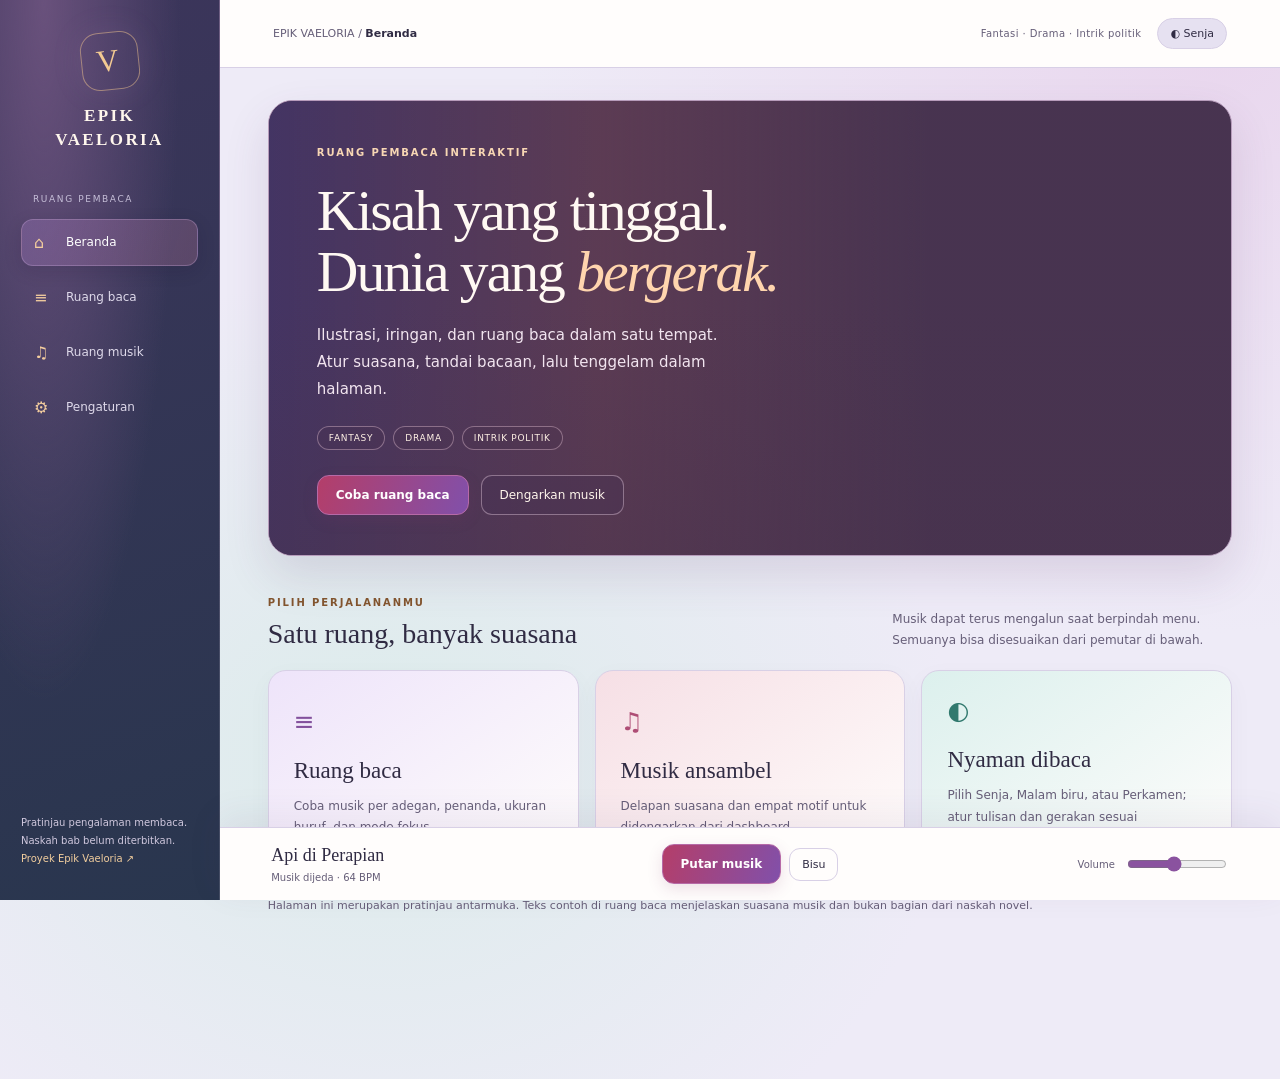
==== commit 35db1bb2: "Cerahkah pengalaman baca dengan tema Senja, Malam biru, dan Perkamen; perbaiki navigasi pratinjau" ====
--- a/dashboard.html
+++ b/dashboard.html
@@ -1,6 +1,6 @@
-<!doctype html><html lang="id"><head><meta charset="utf-8"><meta name="viewport" content="width=device-width,initial-scale=1"><meta name="theme-color" content="#10100f"><meta name="description" content="Dashboard pembaca Epik Vaeloria: ruang baca, musik adegan, penanda, dan pengaturan tampilan."><title>Beranda · Epik Vaeloria</title><style>
-:root{color-scheme:dark;--bg:#10100f;--panel:#191916;--panel2:#20201b;--ink:#eae5d9;--soft:#aaa696;--line:#34342b;--gold:#c8ac71;--accent:#d6b07a;--font:20px;font-family:Georgia,"Times New Roman",serif}
-*{box-sizing:border-box}[hidden]{display:none!important}html{scroll-behavior:smooth;scroll-padding-top:80px}body{margin:0;background:var(--bg);color:var(--ink)}body.sepia{color-scheme:light;--bg:#eee5d3;--panel:#f6eedf;--panel2:#e2d6bf;--ink:#332c21;--soft:#6c604c;--line:#c9bba2;--gold:#80612d}
+<!doctype html><html lang="id"><head><meta charset="utf-8"><meta name="viewport" content="width=device-width,initial-scale=1"><meta name="theme-color" content="#4c3b65"><meta name="description" content="Dashboard pembaca Epik Vaeloria: ruang baca, musik adegan, penanda, dan pengaturan tampilan."><title>Beranda · Epik Vaeloria</title><style>
+:root{color-scheme:light;--bg:#eeebf7;--panel:#fffdfc;--panel2:#e6e1f1;--ink:#302b43;--soft:#665e78;--line:#d8d0e6;--gold:#83552e;--accent:#9e68b4;--font:20px;font-family:"Segoe UI",system-ui,sans-serif}
+*{box-sizing:border-box}[hidden]{display:none!important}html{scroll-behavior:smooth;scroll-padding-top:80px}body{margin:0;background:var(--bg);color:var(--ink)}body.sepia{color-scheme:light;--bg:#efe4d3;--panel:#fff7e9;--panel2:#f0dfc5;--ink:#463326;--soft:#765d4c;--line:#d8c4a5;--gold:#83532c;background:radial-gradient(ellipse at 90% 0,#eed3c0,transparent 55%),var(--bg)}
 button,a,input,select{touch-action:manipulation}button{cursor:pointer;font:inherit}button:disabled{opacity:.6;cursor:wait}a{color:inherit;text-decoration:none}button,input,select{outline-offset:5px}:focus-visible{outline:2px solid var(--gold)}.sans,button,nav,label,small,.eyebrow,.meta{font-family:system-ui,sans-serif}.eyebrow{font-size:10px;text-transform:uppercase;letter-spacing:.23em;color:var(--gold)}.muted{color:var(--soft)}.skip{position:fixed;top:-60px;left:10px;z-index:50;background:var(--gold);color:#111;padding:12px}.skip:focus{top:10px}
 .sidebar{width:220px;position:fixed;inset:0 auto 0 0;background:var(--panel);border-right:1px solid var(--line);padding:35px 22px;z-index:15;display:flex;flex-direction:column}.mark{font-size:30px;letter-spacing:.15em;text-align:center;color:var(--gold)}.brand{text-align:center;display:block;font-size:18px;letter-spacing:.12em;margin:9px 0 44px}.sidecaption{font:9px system-ui;letter-spacing:.18em;color:var(--soft);text-transform:uppercase;margin-bottom:15px}nav{display:grid;gap:8px}.navbutton{display:flex;align-items:center;gap:12px;border:1px solid transparent;background:transparent;padding:13px 12px;border-radius:4px;color:var(--soft);font-size:12px;text-align:left}.navbutton[aria-current=page]{color:var(--ink);background:var(--panel2);border-color:var(--line)}.navbutton span:first-child{width:20px;font-size:16px;color:var(--gold)}.sidebarfooter{margin-top:auto;padding-top:20px;font:10px/1.8 system-ui;color:var(--soft)}.sidebarfooter a{color:var(--gold)}.mobile-menu{display:none}
 .app{margin-left:220px;padding-bottom:120px}.topbar{padding:22px 5%;display:flex;align-items:center;justify-content:space-between;border-bottom:1px solid var(--line);gap:15px}.breadcrumb{font:11px system-ui;color:var(--soft)}.breadcrumb strong{color:var(--ink);font-weight:500}.topstate{font:9px system-ui;text-transform:uppercase;letter-spacing:.15em;color:var(--gold)}.content{max-width:1180px;padding:34px 5%;margin:auto}.hero{position:relative;overflow:hidden;isolation:isolate;min-height:450px;border:1px solid #635336;border-radius:7px;background:#15140f;color:#f2eadb;display:flex;align-items:center}.hero-art{position:absolute;inset:-20px;z-index:-3;background:linear-gradient(90deg,#10100ff2,#10100f6b),url("https://raw.githubusercontent.com/Daniel100703/Epik-Vaeloria/main/assets/img/konsep-beranda.webp") center/cover;animation:breathe 22s ease-in-out infinite alternate}.hero:after{content:"";position:absolute;inset:0;z-index:-2;background:linear-gradient(0deg,#10100fdc,transparent 60%)}.herotext{padding:55px 6%;max-width:700px}.hero h1{font-size:clamp(42px,5.4vw,74px);font-weight:400;line-height:1.06;letter-spacing:-.035em;margin:23px 0}.hero h1 em{font-weight:400;color:#d4ba82}.hero p{font-size:16px;line-height:1.8;color:#d2c8b6;max-width:440px}.actions{display:flex;gap:12px;flex-wrap:wrap;margin-top:25px}.primary,.secondary{border-radius:4px;padding:12px 18px;font-size:12px}.primary{background:var(--gold);color:#15130e;border:1px solid var(--gold)}.hero .primary{background:#c8ac71;border-color:#c8ac71;color:#15130e}.secondary{color:var(--ink);background:transparent;border:1px solid var(--line)}.hero .secondary{color:#eee4d0;border-color:#79613f}.sparks{position:absolute;inset:0;pointer-events:none;z-index:-1;overflow:hidden}.sparks i{position:absolute;width:2px;height:2px;background:#e7c98e;border-radius:50%;box-shadow:0 0 8px #e7c98e;bottom:-10px;left:var(--x);opacity:0;animation:drift var(--d) linear infinite;animation-delay:var(--delay)}
@@ -17,14 +17,39 @@
 @media(prefers-reduced-motion:reduce){html{scroll-behavior:auto}*,*:before,*:after{animation:none!important;transition:none!important}}
 
 @media(max-width:1100px){.mix{display:flex;grid-column:1/-1;justify-self:stretch;justify-content:center;border-top:1px solid var(--line);padding-top:10px}.app{padding-bottom:175px}.toast{bottom:155px}}
+
+/* Senja: a brighter reading surface with a cinematic violet shell. */
+body{background:radial-gradient(ellipse at 95% 5%,#e9d7ee,transparent 40%),radial-gradient(ellipse at 30% 70%,#dceceb,transparent 45%),var(--bg)}h1,h2,h3,article,.now strong{font-family:Georgia,"Times New Roman",serif}button,a,input,select{outline-offset:5px}:focus-visible{outline:3px solid #a469be}.primary{background:linear-gradient(110deg,#b43e69,#8150aa);border:1px solid #b66aa7;color:white;border-radius:12px;font-weight:600;box-shadow:0 5px 15px #81376625;transition:filter .2s,transform .2s}.primary:hover{filter:brightness(1.1);transform:translateY(-1px)}.secondary,.tool{border-radius:11px}.eyebrow{font-weight:650;letter-spacing:.19em}.skip{background:#8150a8;color:white;border-radius:10px}.player{box-shadow:0 -10px 35px #50396814}input[type=range]{accent-color:#8a529f}
+.sidebar{background:radial-gradient(ellipse at 20% 0,#69517c,transparent 55%),linear-gradient(160deg,#3c355b,#29364e);border-right-color:#ffffff20;color:#f7f0fa;padding:32px 21px}
+.mark{width:58px;height:58px;border:1px solid #e8be8d88;border-radius:18px;margin:0 auto;display:grid;place-items:center;font:31px Georgia;color:#f3ca92;box-shadow:0 0 32px #c79dd31c;transform:rotate(-6deg)}
+.brand{font:600 17px/1.4 Georgia;letter-spacing:.14em;margin:14px 0 42px;background:none;border:0;color:#fff7ed;padding:0}
+.sidecaption{color:#c6bfd8;margin-inline:12px}.navbutton{border-radius:12px;color:#ded9ea;transition:background .2s,transform .2s}.navbutton:hover{background:#ffffff0e;transform:translateX(2px)}.navbutton[aria-current=page]{color:#fff;background:linear-gradient(110deg,#9774b865,#bd789647);border-color:#c5a4d359;box-shadow:0 5px 18px #16102a24}.navbutton span:first-child{color:#f4cd9e}.sidebarfooter{color:#d0c8de}.sidebarfooter a{color:#f2ce9e}
+.topbar{padding-block:18px;background:var(--panel)}.breadcrumb strong{font-weight:600}.topstate{display:flex;align-items:center;gap:16px;font-size:10px;color:var(--soft);letter-spacing:.04em;text-transform:none}.theme-cycle{font:11px system-ui;border:1px solid var(--line);border-radius:20px;padding:8px 12px;color:var(--ink);background:var(--panel2)}.content{max-width:1320px;padding:32px 4.5%}
+.hero{min-height:430px;border-color:#b79cbb;border-radius:24px;background:#46334f;color:#fff9f3;box-shadow:0 20px 45px #5b3b6d24}
+.hero-art{inset:-12px;background:linear-gradient(90deg,#382e50f2 0%,#513747bf 35%,#4632491c 68%),url("https://raw.githubusercontent.com/Daniel100703/Epik-Vaeloria/main/assets/img/konsep-beranda.webp") 60% center/cover;filter:saturate(1.23) brightness(1.16)}
+.hero:after{background:linear-gradient(0deg,#48324c68,transparent 55%)}.herotext{padding:40px 5%;max-width:690px}.hero h1{font-size:clamp(38px,4.5vw,62px);max-width:610px;margin:20px 0}.hero h1 em{color:#ffd5ae}.hero .eyebrow{color:#f8d7b4}.hero p{color:#f2e5f0;font:15px/1.8 "Segoe UI",system-ui;max-width:430px}.hero .primary{background:linear-gradient(110deg,#b43e69,#8150aa);border-color:#b66aa7;color:white}.hero .secondary{background:#46315260;color:#fff6ec;border-color:#dcc0d475}.genres{display:flex;gap:8px;flex-wrap:wrap;margin-top:23px}.genres span{font:9px system-ui;letter-spacing:.08em;color:#fff1e5;border:1px solid #ebc9da66;border-radius:20px;padding:6px 11px;background:#49334b40}
+.tile,.resume,.setting{border-radius:18px;box-shadow:0 8px 25px #4e35620a}.tile{transition:transform .2s,box-shadow .2s;min-height:175px}.tile:nth-child(1){background:linear-gradient(145deg,#eee4fa,#fffdfc)}.tile:nth-child(2){background:linear-gradient(145deg,#f6dfe5,#fffdfc)}.tile:nth-child(3){background:linear-gradient(145deg,#dcf0ed,#fffdfc)}.tile:hover{transform:translateY(-3px);box-shadow:0 12px 25px #70458519;border-color:#b198c5}.tile .symbol{color:#82509c}.tile:nth-child(2) .symbol{color:#ae4d75}.tile:nth-child(3) .symbol{color:#31796e}
+.toolbar{background:var(--bg);padding:14px 0}.tool[aria-pressed=true]{border-color:#a77abc;color:var(--ink);background:var(--panel2)}.progress{height:3px;top:69px}.progress i{background:linear-gradient(90deg,#b85480,#8b5aab)}
+article{max-width:780px;margin-top:28px;padding:22px clamp(22px,4vw,48px);background:var(--panel);border:1px solid var(--line);border-radius:22px;box-shadow:0 12px 34px #4e356210}.reader-intro{font-size:calc(var(--font) - 1px)}.scene{padding:48px 0;min-height:49vh}.scene.active{background:none;border-bottom-color:#a77abc}.scene.active .eyebrow{color:var(--gold)}.scene:last-child{border-bottom:0}.scene h3{line-height:1.25}
+.track{border-radius:16px;border-top:4px solid #a482bf;box-shadow:0 7px 22px #4e356209;transition:transform .2s,box-shadow .2s}.track:nth-child(4n+2){border-top-color:#d78c9e}.track:nth-child(4n+3){border-top-color:#6ca79e}.track:nth-child(4n){border-top-color:#7f9cce}.track:hover{transform:translateY(-3px);box-shadow:0 12px 25px #70458519}.track[aria-pressed=true]{border-color:#9768b0;box-shadow:0 0 0 2px #a77abc28;background:var(--panel2)}.track .tag{color:var(--soft)}.track .tempo{color:var(--soft)}
+.setting strong{font:19px Georgia,serif}.setting select{border-radius:10px}.toast{border-radius:12px}.now strong{font-size:18px}
+body.night{color-scheme:dark;--bg:#20283f;--panel:#2c3650;--panel2:#374460;--ink:#f4eef8;--soft:#cdc9df;--line:#4c5774;--gold:#f0c28c;background:radial-gradient(ellipse at 90% 0,#4c375b,transparent 55%),var(--bg)}
+body.sepia{color-scheme:light;--bg:#efe4d3;--panel:#fff7e9;--panel2:#f0dfc5;--ink:#463326;--soft:#765d4c;--line:#d8c4a5;--gold:#83532c;background:radial-gradient(ellipse at 90% 0,#eed3c0,transparent 55%),var(--bg)}
+body.night .tile:nth-child(1){background:linear-gradient(145deg,#4b3c65,#2c3650)}body.night .tile:nth-child(2){background:linear-gradient(145deg,#674151,#2c3650)}body.night .tile:nth-child(3){background:linear-gradient(145deg,#32575b,#2c3650)}body.night .tile .symbol{color:#e3baf5}body.night .tile:nth-child(2) .symbol{color:#ffbbc9}body.night .tile:nth-child(3) .symbol{color:#a3e4d9}body.sepia .tile{background:var(--panel)}
+@media(max-width:1100px){.sidebar{width:185px;padding-inline:15px}.app{margin-left:185px}.player{left:185px}.tile{min-height:0}.topstate .descriptor{display:none}}
+@media(max-width:700px){.sidebar{position:static;width:auto;padding:15px 5%}.brand{font-size:17px;text-align:left;margin:0;line-height:1.25}.mark{display:none}.app{margin-left:0}.player{left:0}.topbar{padding:14px 5%}.topstate{display:flex;flex-shrink:0}.breadcrumb{font-size:10px}.content{padding:24px 5%}.hero{min-height:440px;border-radius:20px}.herotext{padding:34px 7%}.hero h1{font-size:38px}.hero-art{background-position:57% center}.hero p{font-size:14px}.tile{padding:22px}.page-title{font-size:34px}.scene{min-height:49vh;padding:38px 0}.setting{padding:19px}.setting strong{font-size:18px}.now strong{font-size:15px}.resume{align-items:start}.focus .content{padding-top:55px}.toast{bottom:155px}}
+@media(max-width:380px){.hero h1{font-size:34px}.theme-cycle{padding:8px}.setting{flex-wrap:wrap}.musicgrid{gap:10px}}
+@media(prefers-reduced-motion:reduce){html{scroll-behavior:auto}*,*:before,*:after{animation:none!important;transition:none!important}}
+
+[data-heading]:focus{outline:none}.resume .eyebrow{display:block;margin-bottom:8px}.resume strong{display:block}.progress{top:var(--toolbar-height,68px)}
 </style></head><body>
 <a class="skip" href="#main">Langsung ke isi</a>
-<aside class="sidebar" id="sidebar"><div class="mark" aria-hidden="true">V</div><a class="brand" href="#home">EPIK<br>VAELORIA</a><button class="tool mobile-menu" id="menu-toggle" type="button" aria-expanded="false" aria-controls="navigation">Menu</button><div class="sidecaption">Ruang pembaca</div><nav id="navigation" aria-label="Navigasi utama"><button class="navbutton" data-nav="home" aria-current="page" type="button"><span aria-hidden="true">⌂</span><span>Beranda</span></button><button class="navbutton" data-nav="read" type="button"><span aria-hidden="true">≡</span><span>Ruang baca</span></button><button class="navbutton" data-nav="music" type="button"><span aria-hidden="true">♫</span><span>Ruang musik</span></button><button class="navbutton" data-nav="settings" type="button"><span aria-hidden="true">⚙</span><span>Pengaturan</span></button></nav><div class="sidebarfooter">Pratinjau pengalaman membaca.<br>Naskah bab belum diterbitkan.<br><a href="https://github.com/Daniel100703/Epik-Vaeloria" target="_blank" rel="noopener">Proyek Epik Vaeloria ↗</a></div></aside>
+<aside class="sidebar" id="sidebar"><div class="mark" aria-hidden="true">V</div><button class="brand" data-open="home" type="button">EPIK<br>VAELORIA</button><button class="tool mobile-menu" id="menu-toggle" type="button" aria-expanded="false" aria-controls="navigation">Menu</button><div class="sidecaption">Ruang pembaca</div><nav id="navigation" aria-label="Navigasi utama"><button class="navbutton" data-nav="home" aria-current="page" type="button"><span aria-hidden="true">⌂</span><span>Beranda</span></button><button class="navbutton" data-nav="read" type="button"><span aria-hidden="true">≡</span><span>Ruang baca</span></button><button class="navbutton" data-nav="music" type="button"><span aria-hidden="true">♫</span><span>Ruang musik</span></button><button class="navbutton" data-nav="settings" type="button"><span aria-hidden="true">⚙</span><span>Pengaturan</span></button></nav><div class="sidebarfooter">Pratinjau pengalaman membaca.<br>Naskah bab belum diterbitkan.<br><a href="https://github.com/Daniel100703/Epik-Vaeloria" target="_blank" rel="noopener">Proyek Epik Vaeloria ↗</a></div></aside>
 <button id="focus-exit" class="tool focus-exit" type="button">Keluar mode fokus · Esc</button>
-<div class="app"><header class="topbar"><div class="breadcrumb">EPIK VAELORIA / <strong id="view-label">Beranda</strong></div><span class="topstate">Bacaan · Gambar · Musik</span></header><main id="main" class="content">
-<section id="panel-home"><div class="hero"><div class="hero-art" aria-hidden="true"></div><div class="sparks" aria-hidden="true"><i style="--x:5%;--d:11s;--delay:-0s"></i><i style="--x:11%;--d:13s;--delay:-1.7s"></i><i style="--x:17%;--d:15s;--delay:-3.4s"></i><i style="--x:23%;--d:17s;--delay:-5.1s"></i><i style="--x:29%;--d:19s;--delay:-6.8s"></i><i style="--x:35%;--d:11s;--delay:-8.5s"></i><i style="--x:41%;--d:13s;--delay:-10.2s"></i><i style="--x:47%;--d:15s;--delay:-11.9s"></i><i style="--x:53%;--d:17s;--delay:-13.6s"></i><i style="--x:59%;--d:19s;--delay:-15.299999999999999s"></i><i style="--x:65%;--d:11s;--delay:-17s"></i><i style="--x:71%;--d:13s;--delay:-18.7s"></i><i style="--x:77%;--d:15s;--delay:-20.4s"></i><i style="--x:83%;--d:17s;--delay:-22.099999999999998s"></i><i style="--x:89%;--d:19s;--delay:-23.8s"></i><i style="--x:95%;--d:11s;--delay:-25.5s"></i></div><div class="herotext"><span class="eyebrow">Ruang pembaca interaktif</span><h1>Masuki sebuah dunia.<br>Ikuti setiap <em>gema.</em></h1><p>Ilustrasi, iringan, dan ruang baca dalam satu tempat. Atur suasana, tandai bacaan, lalu tenggelam dalam halaman.</p><div class="actions"><button class="primary" data-open="read" type="button">Coba ruang baca</button><button class="secondary" data-open="music" type="button">Dengarkan musik</button></div></div></div>
+<div class="app"><header class="topbar"><div class="breadcrumb">EPIK VAELORIA / <strong id="view-label">Beranda</strong></div><div class="topstate"><span class="descriptor">Fantasi · Drama · Intrik politik</span><button class="theme-cycle" id="theme-cycle" type="button" aria-label="Ganti tema tampilan">◐ Senja</button></div></header><main id="main" class="content">
+<section id="panel-home"><div class="hero"><div class="hero-art" aria-hidden="true"></div><div class="sparks" aria-hidden="true"><i style="--x:5%;--d:11s;--delay:-0s"></i><i style="--x:11%;--d:13s;--delay:-1.7s"></i><i style="--x:17%;--d:15s;--delay:-3.4s"></i><i style="--x:23%;--d:17s;--delay:-5.1s"></i><i style="--x:29%;--d:19s;--delay:-6.8s"></i><i style="--x:35%;--d:11s;--delay:-8.5s"></i><i style="--x:41%;--d:13s;--delay:-10.2s"></i><i style="--x:47%;--d:15s;--delay:-11.9s"></i><i style="--x:53%;--d:17s;--delay:-13.6s"></i><i style="--x:59%;--d:19s;--delay:-15.299999999999999s"></i><i style="--x:65%;--d:11s;--delay:-17s"></i><i style="--x:71%;--d:13s;--delay:-18.7s"></i><i style="--x:77%;--d:15s;--delay:-20.4s"></i><i style="--x:83%;--d:17s;--delay:-22.099999999999998s"></i><i style="--x:89%;--d:19s;--delay:-23.8s"></i><i style="--x:95%;--d:11s;--delay:-25.5s"></i></div><div class="herotext"><span class="eyebrow">Ruang pembaca interaktif</span><h1>Kisah yang tinggal.<br>Dunia yang <em>bergerak.</em></h1><p>Ilustrasi, iringan, dan ruang baca dalam satu tempat. Atur suasana, tandai bacaan, lalu tenggelam dalam halaman.</p><div class="genres"><span>FANTASY</span><span>DRAMA</span><span>INTRIK POLITIK</span></div><div class="actions"><button class="primary" data-open="read" type="button">Coba ruang baca</button><button class="secondary" data-open="music" type="button">Dengarkan musik</button></div></div></div>
 <div class="resume" id="resume-card" hidden><div><span class="eyebrow">Penanda terakhir</span><strong id="resume-title">Posisi bacaan</strong><small>Pratinjau ruang baca</small></div><button class="primary" id="resume" type="button">Lanjut dari penanda</button></div>
-<div class="sectionhead"><div><span class="eyebrow">Pilih perjalananmu</span><h2 data-heading tabindex="-1">Satu ruang, banyak suasana</h2></div><p>Musik dapat terus mengalun saat berpindah menu. Semuanya bisa disesuaikan dari pemutar di bawah.</p></div><div class="tiles"><button class="tile" data-open="read" type="button"><span class="symbol" aria-hidden="true">≡</span><h3>Ruang baca</h3><p>Coba musik per adegan, penanda, ukuran huruf, dan mode fokus.</p></button><button class="tile" data-open="music" type="button"><span class="symbol" aria-hidden="true">♫</span><h3>Musik ansambel</h3><p>Delapan suasana dan empat motif untuk didengarkan dari dashboard.</p></button><button class="tile" data-open="settings" type="button"><span class="symbol" aria-hidden="true">◐</span><h3>Nyaman dibaca</h3><p>Pilih tema malam atau perkamen, ukuran tulisan, serta gerakan halus.</p></button></div><p class="smallnote">Halaman ini merupakan pratinjau antarmuka. Teks contoh di ruang baca menjelaskan suasana musik dan bukan bagian dari naskah novel.</p></section>
+<div class="sectionhead"><div><span class="eyebrow">Pilih perjalananmu</span><h2 data-heading tabindex="-1">Satu ruang, banyak suasana</h2></div><p>Musik dapat terus mengalun saat berpindah menu. Semuanya bisa disesuaikan dari pemutar di bawah.</p></div><div class="tiles"><button class="tile" data-open="read" type="button"><span class="symbol" aria-hidden="true">≡</span><h3>Ruang baca</h3><p>Coba musik per adegan, penanda, ukuran huruf, dan mode fokus.</p></button><button class="tile" data-open="music" type="button"><span class="symbol" aria-hidden="true">♫</span><h3>Musik ansambel</h3><p>Delapan suasana dan empat motif untuk didengarkan dari dashboard.</p></button><button class="tile" data-open="settings" type="button"><span class="symbol" aria-hidden="true">◐</span><h3>Nyaman dibaca</h3><p>Pilih Senja, Malam biru, atau Perkamen; atur tulisan dan gerakan sesuai kenyamanan.</p></button></div><p class="smallnote">Halaman ini merupakan pratinjau antarmuka. Teks contoh di ruang baca menjelaskan suasana musik dan bukan bagian dari naskah novel.</p></section>
 <section id="panel-read" hidden><span class="eyebrow">Pratinjau pembaca · 8 suasana</span><h1 class="page-title" data-heading tabindex="-1">Membaca bersama iringan</h1><div class="toolbar"><div class="tools"><button class="tool" id="font-less" type="button" aria-label="Perkecil huruf">A−</button><button class="tool" id="font-more" type="button" aria-label="Perbesar huruf">A+</button><button class="tool" id="bookmark" type="button">Tandai posisi</button><button class="tool" id="focus-button" type="button" aria-pressed="false">Mode fokus</button></div><div class="tools"><button class="tool" id="follow-button" type="button" aria-pressed="true">Musik adegan: aktif</button><span class="meta muted" id="progress-label">0%</span></div></div><div class="progress" id="read-progress" role="progressbar" aria-label="Kemajuan pratinjau bacaan" aria-valuemin="0" aria-valuemax="100" aria-valuenow="0"><i id="progress-fill"></i></div><article id="reader"><p class="reader-intro">Tekan <strong>Putar musik</strong>, lalu gulir perlahan. Iringan mengikuti suasana yang sedang terlihat. Teks di bawah adalah panduan untuk mencoba pengalaman membaca; naskah bab belum diterbitkan.</p><section class="scene" data-mood="keluarga" aria-labelledby="scene-keluarga"><span class="eyebrow">Suasana 01 · keluarga</span><h3 id="scene-keluarga">Dekat, hangat, bersahaja</h3><p>Petikan membuka ruang bagi percakapan. Melodi tidak terus memenuhi setiap sela; ada hening untuk suara manusia dan hal-hal kecil yang ingin diingat.</p></section>
 <section class="scene" data-mood="istana" aria-labelledby="scene-istana"><span class="eyebrow">Suasana 02 · istana</span><h3 id="scene-istana">Di bawah berat mahkota</h3><p>Langkah musik menjadi lebih terukur. Nada rendah menopang melodi yang tertahan, memberi tempat bagi upacara, percakapan resmi, dan ketegangan di sebuah aula.</p></section>
 <section class="scene" data-mood="perjalanan" aria-labelledby="scene-perjalanan"><span class="eyebrow">Suasana 03 · perjalanan</span><h3 id="scene-perjalanan">Langkah demi langkah</h3><p>Denyut bergerak sedikit lebih cepat. Frasa berulang terasa lapang, menjaga irama perjalanan tanpa memaksa pembaca mempercepat langkahnya sendiri.</p></section>
@@ -45,7 +70,7 @@
 <button class="track" type="button" data-track="singa" aria-pressed="false"><span class="tag">Motif ansambel</span><strong>Cabang Singa</strong><small>Nada rendah berulang, aksen tegas, dan sela hening.</small><span class="tempo">72 BPM</span></button>
 <button class="track" type="button" data-track="radbod" aria-pressed="false"><span class="tag">Motif ansambel</span><strong>Radbod</strong><small>Pola pendek yang kembali dengan satu nada berubah.</small><span class="tempo">62 BPM</span></button>
 <button class="track" type="button" data-track="bangsa_purwa" aria-pressed="false"><span class="tag">Motif ansambel</span><strong>Bangsa Purwa</strong><small>Motif lima nada, pukulan kayu, dan dengung lembut.</small><span class="tempo">58 BPM</span></button></div><p class="smallnote">Motif ini merupakan rancangan musikal. Judul dan kesan musik tidak menetapkan fakta cerita. <a href="musik.html">Buka halaman Ruang Musik lengkap ↗</a></p></section>
-<section id="panel-settings" hidden><span class="eyebrow">Pengaturan pembaca</span><h1 class="page-title" data-heading tabindex="-1">Baca dengan nyaman</h1><div class="settings"><div class="setting"><div><label for="theme"><strong>Tema bacaan</strong></label><p>Pilih suasana tampilan yang nyaman untuk mata.</p></div><select id="theme"><option value="dark">Malam</option><option value="sepia">Perkamen</option></select></div><div class="setting"><div><label for="font"><strong>Ukuran tulisan</strong></label><p>Ukuran paragraf di ruang baca: <output id="font-value" for="font">20 px</output></p></div><input id="font" type="range" min="16" max="26" value="20"></div><div class="setting"><div><label for="motion"><strong>Gerakan halus</strong></label><p>Aktifkan gerak pada sampul dan partikel cahaya. Preferensi pengurangan gerakan perangkat tetap dihormati.</p></div><input id="motion" type="checkbox" checked></div><div class="setting"><div><label for="auto-music"><strong>Ikuti suasana adegan</strong></label><p>Setelah musik diaktifkan, pergantian mengikuti bagian yang sedang dibaca.</p></div><input id="auto-music" type="checkbox" checked></div><div class="setting"><div><strong>Penanda bacaan</strong><p>Penanda dan pengaturan disimpan pada peramban perangkat ini jika penyimpanan diizinkan.</p></div><button class="tool" id="clear-bookmark" type="button">Hapus penanda</button></div></div></section>
+<section id="panel-settings" hidden><span class="eyebrow">Pengaturan pembaca</span><h1 class="page-title" data-heading tabindex="-1">Baca dengan nyaman</h1><div class="settings"><div class="setting"><div><label for="theme"><strong>Tema bacaan</strong></label><p>Pilih suasana tampilan yang nyaman untuk mata.</p></div><select id="theme"><option value="dusk">Senja</option><option value="dark">Malam biru</option><option value="sepia">Perkamen</option></select></div><div class="setting"><div><label for="font"><strong>Ukuran tulisan</strong></label><p>Ukuran paragraf di ruang baca: <output id="font-value" for="font">20 px</output></p></div><input id="font" type="range" min="16" max="26" value="20"></div><div class="setting"><div><label for="motion"><strong>Gerakan halus</strong></label><p>Aktifkan gerak pada sampul dan partikel cahaya. Preferensi pengurangan gerakan perangkat tetap dihormati.</p></div><input id="motion" type="checkbox" checked></div><div class="setting"><div><label for="auto-music"><strong>Ikuti suasana adegan</strong></label><p>Setelah musik diaktifkan, pergantian mengikuti bagian yang sedang dibaca.</p></div><input id="auto-music" type="checkbox" checked></div><div class="setting"><div><strong>Penanda bacaan</strong><p>Penanda dan pengaturan disimpan pada peramban perangkat ini jika penyimpanan diizinkan.</p></div><button class="tool" id="clear-bookmark" type="button">Hapus penanda</button></div></div></section>
 </main></div><aside class="player" aria-label="Pemutar musik"><div class="now"><strong id="now-title">Api di Perapian</strong><small id="now-detail" role="status" aria-live="polite">Musik dijeda</small></div><div class="transport"><button class="primary" id="play" type="button" aria-pressed="false">Putar musik</button><button class="tool" id="mute" type="button" aria-label="Bisukan musik" aria-pressed="false">Bisu</button></div><div class="mix"><label for="volume">Volume</label><input id="volume" type="range" min="0" max="65" value="30" aria-valuetext="30 persen"></div></aside><div class="toast" id="toast" role="status" aria-live="polite" hidden></div>
 <script>const VAELORIA_CATALOG={"version":1,"title":"Epik Vaeloria — Ruang Musik","type":"Sketsa musik sintetis orisinal","note":"Rancangan musikal; judul dan kesan musik tidak menetapkan kanon cerita.","moods":{"keluarga":{"name":"Api di Perapian","description":"Petikan lembut, harmoni hangat, dan ruang bagi percakapan.","tempo":64,"root":50,"scale":[0,2,4,7,9],"chords":[[0,4,7],[5,9,12],[7,11,14],[0,4,7]],"melody":[0,2,4,2,1,0,null,1,2,4,3,2,1,0,null,null],"instrument":"pluck","pad":0.13,"bass":0.08,"lead":0.12,"drum":0,"color":"#d6b07a"},"istana":{"name":"Aula Mahkota","description":"Langkah terukur dan nada rendah di bawah melodi yang tertahan.","tempo":66,"root":45,"scale":[0,2,3,5,7,8,10],"chords":[[0,3,7],[5,8,12],[7,10,14],[0,3,7]],"melody":[0,null,4,3,2,null,1,null,0,2,4,null,5,4,2,null],"instrument":"horn","pad":0.15,"bass":0.1,"lead":0.1,"drum":0.05,"color":"#d6b974"},"perjalanan":{"name":"Jalan yang Terbentang","description":"Denyut ringan dan frasa lapang yang menemani langkah panjang.","tempo":88,"root":50,"scale":[0,2,5,7,9],"chords":[[0,5,7],[5,9,12],[7,12,14],[0,5,9]],"melody":[0,1,2,4,3,2,1,null,2,3,4,3,2,1,0,null],"instrument":"pluck","pad":0.1,"bass":0.08,"lead":0.13,"drum":0.05,"color":"#8eafa1"},"intrik":{"name":"Di Balik Tirai","description":"Petikan renggang dan interval sempit yang menyisakan ketegangan.","tempo":68,"root":45,"scale":[0,1,3,5,7,8,10],"chords":[[0,3,7],[1,5,8],[0,3,7],[7,10,14]],"melody":[0,null,1,null,4,3,null,1,0,null,5,4,null,2,1,null],"instrument":"pluck","pad":0.12,"bass":0.1,"lead":0.1,"drum":0,"color":"#aa93bf"},"perang":{"name":"Langkah Panji","description":"Perkusi rendah dan frasa pendek yang menambah tekanan.","tempo":100,"root":38,"scale":[0,2,3,5,7,8,10],"chords":[[0,7,12],[3,7,10],[5,12,17],[0,7,12]],"melody":[0,0,4,null,0,2,4,null,5,4,2,0,2,4,0,null],"instrument":"horn","pad":0.12,"bass":0.12,"lead":0.1,"drum":0.15,"color":"#cb806e"},"kehilangan":{"name":"Yang Tinggal dalam Sunyi","description":"Nada jarang, gema panjang, dan ruang untuk keheningan.","tempo":52,"root":45,"scale":[0,2,3,5,7,8,10],"chords":[[0,3,7],[5,8,12],[3,7,10],[0,3,7]],"melody":[4,null,3,null,2,null,0,null,1,null,0,null,null,null,null,null],"instrument":"bell","pad":0.12,"bass":0.05,"lead":0.09,"drum":0,"color":"#9baec7"},"mukjizat":{"name":"Dalam Doa","description":"Lapisan nada perlahan terbuka; tenang, terang, dan khidmat.","tempo":58,"root":50,"scale":[0,2,4,7,9],"chords":[[0,4,7],[5,9,12],[0,7,12],[0,4,9]],"melody":[0,null,2,null,3,null,4,null,3,2,null,1,0,null,null,null],"instrument":"bell","pad":0.16,"bass":0.05,"lead":0.1,"drum":0,"color":"#e2d49e"},"purwa":{"name":"Gema yang Tua","description":"Bunyi kayu dan dengung lembut dengan jarak nada yang lapang.","tempo":60,"root":43,"scale":[0,3,5,7,10],"chords":[[0,7,12],[5,12,17],[3,10,15],[0,7,10]],"melody":[0,null,3,2,null,1,null,0,4,null,3,null,1,0,null,null],"instrument":"wood","pad":0.14,"bass":0.08,"lead":0.12,"drum":0.035,"color":"#86b5ad"}},"motifs":{"griffin":{"name":"House Griffin","title":"Sumpah yang Dipegang","description":"Frasa naik tiga nada, lalu pulang pada nada dasar.","mood":"keluarga","tempo":68,"melody":[0,1,3,null,4,3,1,0,0,1,3,null,2,1,0,null],"instrument":"horn","color":"#cbb579"},"singa":{"name":"Cabang Singa","title":"Berat Sebuah Mahkota","description":"Nada rendah berulang, aksen tegas, dan sela hening.","mood":"istana","tempo":72,"melody":[0,0,null,4,3,null,2,0,0,null,4,5,4,2,0,null],"instrument":"horn","color":"#c98b70"},"radbod":{"name":"Radbod","title":"Langkah di Balik Layar","description":"Pola pendek yang kembali dengan satu nada berubah.","mood":"intrik","tempo":62,"melody":[0,1,null,4,0,1,null,3,0,1,null,5,4,2,1,null],"instrument":"pluck","color":"#b09bc9"},"bangsa_purwa":{"name":"Bangsa Purwa","title":"Ingatan Hutan","description":"Motif lima nada, pukulan kayu, dan dengung lembut.","mood":"purwa","tempo":58,"melody":[0,2,null,3,4,null,2,0,0,null,2,3,null,1,0,null],"instrument":"wood","color":"#88b5a5"}}};
 /* Epik Vaeloria. Original procedural score; no external samples. */
@@ -205,12 +230,12 @@
 "use strict";
 class VaeloriaReaderState{
  constructor(storage){this.storage=storage;this.persisted=true;this.key="vaeloria-reader-v1";this.data=this.defaults();this.load();}
- defaults(){return{theme:"dark",font:20,motion:true,volume:.3,follow:true,bookmark:null};}
+ defaults(){return{appearance:2,theme:"dusk",font:20,motion:true,volume:.3,follow:true,bookmark:null};}
  load(){
   try{
    const raw=JSON.parse(this.storage.getItem(this.key)||"null");
    if(!raw||typeof raw!=="object")return;
-   if(raw.theme==="sepia"||raw.theme==="dark")this.data.theme=raw.theme;
+   if(["dusk","dark","sepia"].includes(raw.theme))this.data.theme=raw.theme==="dark"&&raw.appearance!==2?"dusk":raw.theme;
    if(Number.isFinite(raw.font))this.data.font=Math.max(16,Math.min(26,Math.round(raw.font)));
    if(Number.isFinite(raw.volume))this.data.volume=Math.max(0,Math.min(.65,raw.volume));
    if(typeof raw.motion==="boolean")this.data.motion=raw.motion;
@@ -222,7 +247,7 @@
  set(name,value){
   if(name==="font")this.data.font=Math.max(16,Math.min(26,Math.round(Number(value)||20)));
   else if(name==="volume")this.data.volume=Math.max(0,Math.min(.65,Number(value)||0));
-  else if(name==="theme")this.data.theme=value==="sepia"?"sepia":"dark";
+  else if(name==="theme")this.data.theme=["dusk","dark","sepia"].includes(value)?value:"dusk";
   else if(name==="motion"||name==="follow")this.data[name]=!!value;
   else return false;
   return this.save();
@@ -247,7 +272,7 @@
 function persistResult(ok){if(!ok)notify("Peramban membatasi penyimpanan. Pengaturan berlaku selama sesi ini.");}
 function applySettings(){
  const d=state.data;
- document.body.classList.toggle("sepia",d.theme==="sepia");document.body.classList.toggle("no-motion",!d.motion);
+ document.body.classList.toggle("sepia",d.theme==="sepia");document.body.classList.toggle("night",d.theme==="dark");$("#theme-cycle").textContent="◐ "+({dusk:"Senja",dark:"Malam biru",sepia:"Perkamen"}[d.theme]);document.body.classList.toggle("no-motion",!d.motion);
  document.documentElement.style.setProperty("--font",d.font+"px");
  $("#theme").value=d.theme;$("#font").value=d.font;$("#font-value").textContent=d.font+" px";
  $("#motion").checked=d.motion;$("#auto-music").checked=d.follow;
@@ -284,7 +309,7 @@
  $("#view-label").textContent=labels[view];document.title=labels[view]+" · Epik Vaeloria";
  $("#sidebar").classList.remove("open");$("#menu-toggle").setAttribute("aria-expanded","false");
  if(view==="read"&&state.data.follow)follower.start();else follower.stop();
- const newHash="#"+view;if(location.hash!==newHash)history.replaceState(null,"",newHash);
+ const newHash="#"+view;if(location.hash!==newHash){const routeURL=new URL(window.location.href);routeURL.hash=newHash;try{history.replaceState(null,"",routeURL.href);}catch(_){}}
  window.scrollTo({top:0,behavior:"instant"});
  const title=$("#panel-"+view+" [data-heading]");if(title)title.focus({preventScroll:true});
  if(resume&&state.data.bookmark)requestAnimationFrame(()=>{const s=follower.scenes[state.data.bookmark.scene];if(s)s.scrollIntoView({block:"start",behavior:"instant"});follower.queue();});
@@ -324,6 +349,7 @@
 $("#volume").addEventListener("input",e=>{state.set("volume",Number(e.target.value)/100);audio.setVolume(state.data.volume);$("#volume").setAttribute("aria-valuetext",Math.round(state.data.volume*100)+" persen");});
 document.querySelectorAll("[data-track]").forEach(b=>b.addEventListener("click",()=>{audio.choose(b.dataset.track);play();}));
 $("#theme").addEventListener("change",e=>{persistResult(state.set("theme",e.target.value));applySettings();});
+$("#theme-cycle").addEventListener("click",()=>{const themes=["dusk","dark","sepia"];persistResult(state.set("theme",themes[(themes.indexOf(state.data.theme)+1)%3]));applySettings();});
 $("#font").addEventListener("input",e=>{state.set("font",e.target.value);applySettings();requestProgress();});
 $("#motion").addEventListener("change",e=>{persistResult(state.set("motion",e.target.checked));applySettings();});
 $("#auto-music").addEventListener("change",e=>{persistResult(state.set("follow",e.target.checked));applySettings();});
@@ -335,6 +361,9 @@
 document.addEventListener("visibilitychange",()=>{(document.hidden?audio.suspendHidden():audio.resumeVisible()).catch(()=>notify("Audio dijeda oleh peramban. Tekan Jeda, lalu Putar musik."));});
 window.addEventListener("pagehide",e=>{if(e.persisted)audio.suspendHidden().catch(()=>{});else{follower.stop();audio.destroy().catch(()=>{});}});
 window.addEventListener("pageshow",e=>{if(e.persisted)audio.resumeVisible().catch(()=>{});});
+document.querySelectorAll('a[href^="#"]').forEach(a=>a.addEventListener("click",e=>{const target=document.getElementById(a.getAttribute("href").slice(1));if(target){e.preventDefault();target.scrollIntoView({block:"start"});}}));
+if(location.hostname==="htmlpreview.github.io"){const link=document.querySelector('a[href="musik.html"]');if(link)link.href="https://htmlpreview.github.io/?https://raw.githubusercontent.com/Daniel100703/Epik-Vaeloria/main/musik.html";}
+if("ResizeObserver" in window){new ResizeObserver(entries=>{const height=entries[0].target.getBoundingClientRect().height;if(height)document.documentElement.style.setProperty("--toolbar-height",Math.ceil(height)+"px");}).observe($(".toolbar"));}
 applySettings();refreshBookmark();drawAudio();show(location.hash.slice(1)||"home");
 window.vaeloriaDashboard={audio,follower,state,show};
 
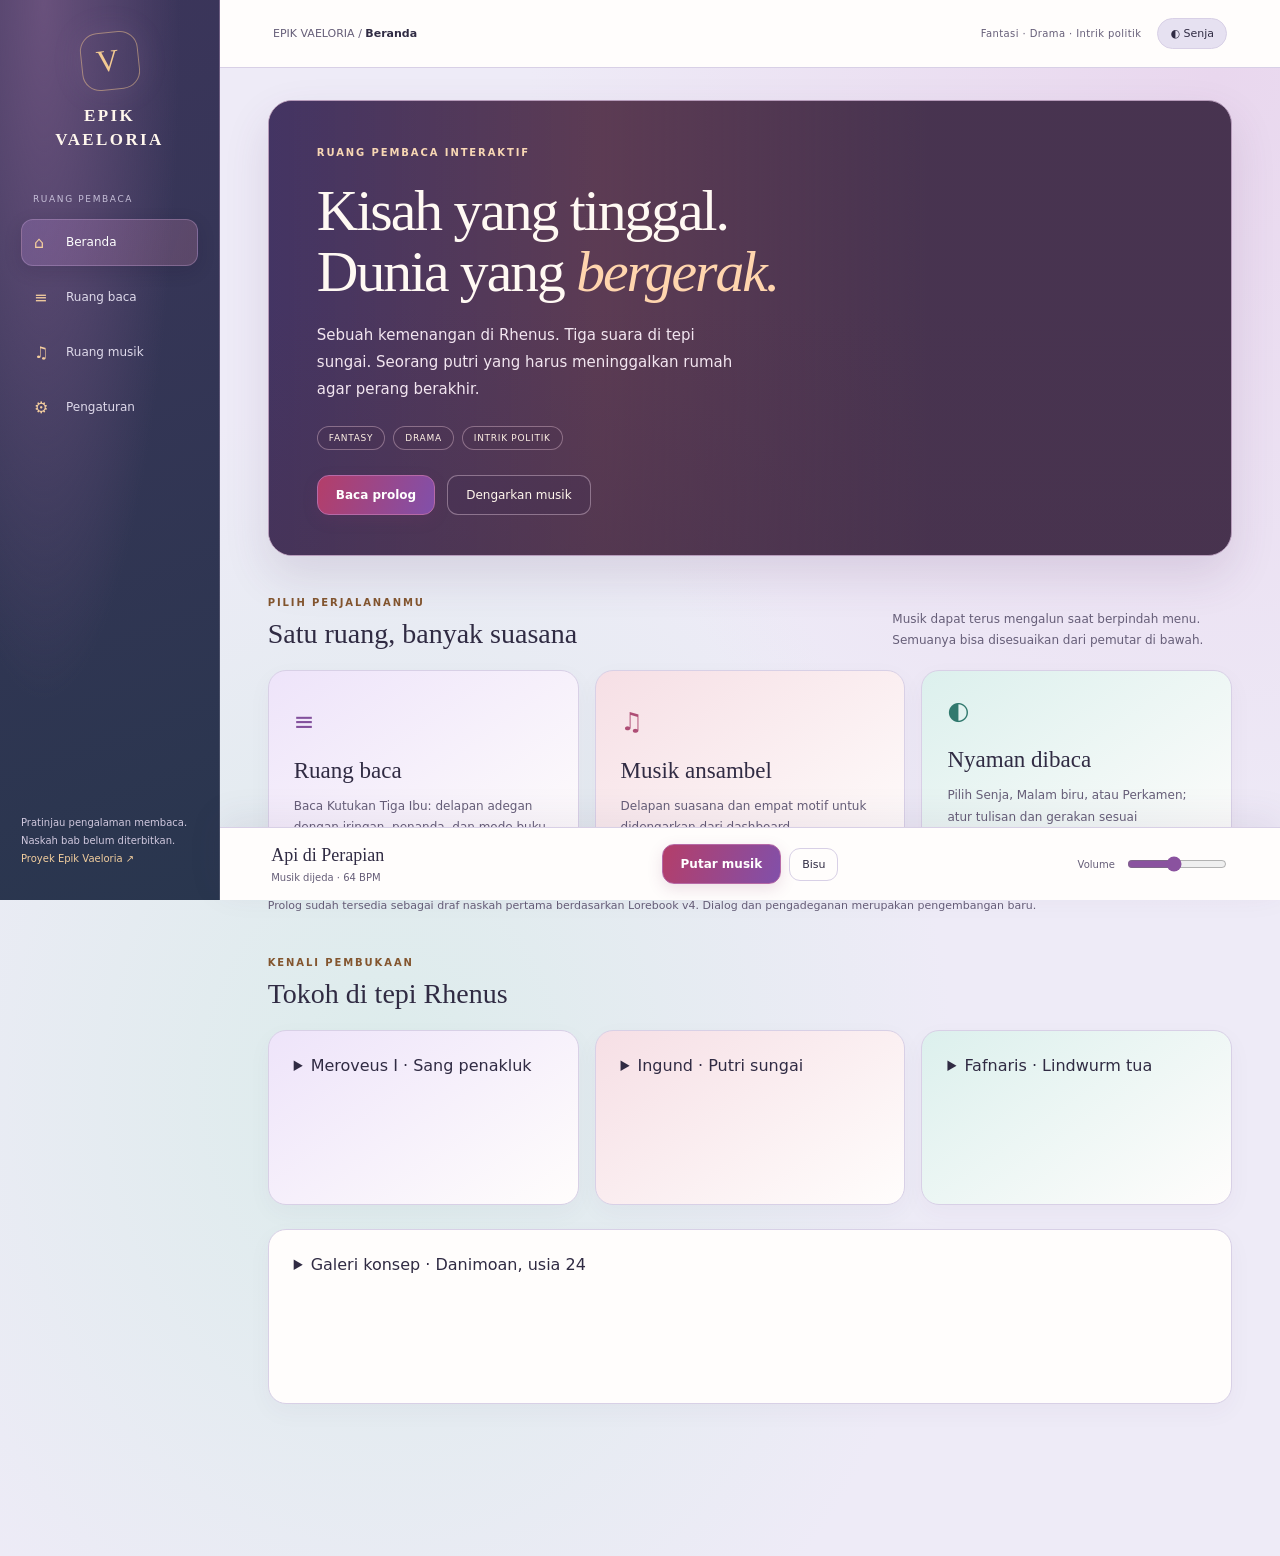
==== commit 5fed5822: "Terbitkan draf prolog Kutukan Tiga Ibu, kartu tokoh pembukaan, dan konsep Danimoan" ====
--- a/dashboard.html
+++ b/dashboard.html
@@ -42,22 +42,53 @@
 @media(prefers-reduced-motion:reduce){html{scroll-behavior:auto}*,*:before,*:after{animation:none!important;transition:none!important}}
 
 [data-heading]:focus{outline:none}.resume .eyebrow{display:block;margin-bottom:8px}.resume strong{display:block}.progress{top:var(--toolbar-height,68px)}
+
+/* Reading modes: flowing text or a paginated storybook. */
+.read-controls{display:flex;gap:12px;align-items:center;justify-content:space-between;flex-wrap:wrap;margin:0 0 22px;padding:16px;border:1px solid var(--line);border-radius:16px;background:var(--panel)}
+.mode-switch{display:flex;gap:5px;padding:4px;background:var(--panel2);border-radius:12px}
+.mode-switch button{font:12px system-ui;padding:10px 13px;border:1px solid transparent;border-radius:9px;background:none;color:var(--ink)}
+.mode-switch button[aria-pressed=true]{background:var(--panel);border-color:var(--line);box-shadow:0 3px 9px #3e284b12}
+.auto-controls{display:flex;gap:10px;align-items:center;flex-wrap:wrap}.auto-controls label{font:11px system-ui;color:var(--soft)}.auto-controls input{width:85px}.auto-controls output{font:11px system-ui;min-width:78px;color:var(--soft)}.auto-controls .tool[aria-pressed=true]{background:#8452a4;color:#fff;border-color:#8452a4}
+.reading-status{min-height:1.5em;font:11px/1.6 system-ui;color:var(--soft);margin:-8px 0 18px}
+.book-shell{position:relative}.book-header,.book-navigation{display:none}
+.book-mode{--paper:#fff4df;--paper-shade:#e3cba5;--book-ink:#463325;--book-soft:#79634c;--book-rule:#c9ab7b;max-width:1100px;margin:24px auto 0;padding:20px 12px 12px;background:linear-gradient(115deg,#503b5a,#342d48);border:1px solid #91749b;border-radius:12px 20px 20px 12px;box-shadow:0 24px 45px #39264027,4px 5px 0 #987158,7px 8px 0 #d6c2a0}
+.book-mode .book-header{display:flex;justify-content:space-between;align-items:center;padding:0 15px 17px;gap:14px;color:#f5ddba;font:10px/1.5 system-ui;letter-spacing:.14em;text-transform:uppercase}
+.book-mode .book-viewport{position:relative;overflow:hidden;height:clamp(420px,65vh,680px);padding:42px 32px 38px;background:linear-gradient(90deg,#c5a97c15,transparent 5%,transparent 95%,#c5a97c26),var(--paper);border:1px solid #b39164;border-radius:4px 8px 8px 4px;touch-action:pan-y pinch-zoom;color:var(--book-ink)}
+.book-mode.two-pages .book-viewport{background:linear-gradient(90deg,transparent 46%,#8b663412 49.2%,#70573548 50%,#fff8ea77 50.6%,transparent 54%),var(--paper)}
+.book-mode .book-viewport:before,.book-mode .book-viewport:after{content:"◆";position:absolute;z-index:2;left:20px;right:20px;text-align:center;color:var(--book-rule);font:13px Georgia;pointer-events:none;background:linear-gradient(90deg,var(--book-rule),var(--book-rule)) center/95% 1px no-repeat}
+.book-mode .book-viewport:before{top:17px}.book-mode .book-viewport:after{bottom:13px}
+.book-mode article{margin:0;padding:0;border:0;border-radius:0;box-shadow:none;background:none;color:var(--book-ink);width:100%;max-width:none;height:100%;column-fill:auto;column-gap:64px;column-width:var(--column-width,320px);column-count:var(--visible-pages,1);overflow:visible;transition:transform .45s cubic-bezier(.22,.65,.2,1);will-change:transform}
+.book-mode article.reflowing{transition:none}
+.book-mode .reader-intro{color:var(--book-soft);border-bottom:0;line-height:1.85;font-size:var(--font);padding:20px 0 0;margin:0}
+.book-mode .reader-intro:before{content:"Epik Vaeloria";display:block;color:var(--book-ink);font:italic 33px/1.2 Georgia;text-align:center;margin:18px 0 28px}
+.book-mode .scene{min-height:0;padding:0;margin:0;border:0;background:none;break-before:column}
+.book-mode .scene .eyebrow{display:block;color:var(--book-soft);font-size:9px;padding:4px 0 0;line-height:1.6}
+.book-mode .scene h3{font-size:clamp(25px,2.8vw,32px);color:var(--book-ink);margin:16px 0 24px;break-after:avoid}
+.book-mode .scene p{font-size:var(--font);line-height:1.85;color:var(--book-ink);orphans:3;widows:3;hyphens:auto}
+.book-mode .scene p:first-of-type:first-letter{float:left;font:3.3em/.85 Georgia;margin:7px 7px 0 0;color:#855529}
+.book-mode .book-navigation{display:flex;justify-content:space-between;align-items:center;gap:12px;padding:15px 9px 4px;color:#f6e6cd}
+.book-navigation .page-label{font:12px system-ui;text-align:center}.book-navigation .page-label small{display:block;font:10px system-ui;color:#d9c2d9;margin-top:5px}
+.book-navigation button{background:#ffffff10;color:#fff1dc;border:1px solid #c9a8d050}.book-navigation button:disabled{opacity:.35;cursor:default}
+.auto-progress{height:2px;max-width:130px;background:#ffffff24;margin:8px auto 0;overflow:hidden}.auto-progress i{display:block;background:#edc093;width:0;height:100%}
+body.night .book-mode{--paper:#30374b;--paper-shade:#252c40;--book-ink:#f2e8d9;--book-soft:#d0c5b9;--book-rule:#9d8b73}
+body.night .book-mode .scene p:first-of-type:first-letter{color:#efc68d}
+body.night .book-mode.two-pages .book-viewport{background:linear-gradient(90deg,transparent 47%,#0f152846 50%,transparent 54%),var(--paper)}
+.book-viewport:focus-visible{outline:3px solid #c39dd9;outline-offset:6px}
+@media(max-width:700px){.read-controls{padding:12px;gap:14px}.mode-switch{width:100%}.mode-switch button{flex:1}.auto-controls{gap:9px}.auto-controls output{min-width:65px}.book-mode{padding:14px 7px 8px;margin-top:20px}.book-mode .book-header{font-size:8px;padding:0 7px 13px;letter-spacing:.08em}.book-mode .book-viewport{height:clamp(440px,66svh,620px);padding:37px 24px 34px}.book-mode article{column-gap:48px}.book-mode .scene p{line-height:1.8}.book-mode .book-navigation{padding-inline:3px;gap:8px}.book-navigation button{font-size:10px;padding:10px 9px}.book-navigation .page-label{font-size:11px}.book-navigation .page-label small{font-size:9px}.book-mode .reader-intro:before{font-size:29px}.reading-status{font-size:10px}}
+
+
+.book-mode .book-viewport{height:clamp(300px,calc(100svh - var(--toolbar-height,68px) - var(--player-height,90px) - 150px),680px)}#auto-stop{white-space:nowrap;background:#8452a4;color:white;border-color:#8452a4}
+
+.book-navigation button{flex:0 0 auto;white-space:nowrap}.book-navigation .page-label{flex:1;min-width:0}.book-navigation .page-label small{line-height:1.5}@media(max-width:700px){.book-navigation button{padding:10px 7px;font-size:9px}}
 </style></head><body>
 <a class="skip" href="#main">Langsung ke isi</a>
 <aside class="sidebar" id="sidebar"><div class="mark" aria-hidden="true">V</div><button class="brand" data-open="home" type="button">EPIK<br>VAELORIA</button><button class="tool mobile-menu" id="menu-toggle" type="button" aria-expanded="false" aria-controls="navigation">Menu</button><div class="sidecaption">Ruang pembaca</div><nav id="navigation" aria-label="Navigasi utama"><button class="navbutton" data-nav="home" aria-current="page" type="button"><span aria-hidden="true">⌂</span><span>Beranda</span></button><button class="navbutton" data-nav="read" type="button"><span aria-hidden="true">≡</span><span>Ruang baca</span></button><button class="navbutton" data-nav="music" type="button"><span aria-hidden="true">♫</span><span>Ruang musik</span></button><button class="navbutton" data-nav="settings" type="button"><span aria-hidden="true">⚙</span><span>Pengaturan</span></button></nav><div class="sidebarfooter">Pratinjau pengalaman membaca.<br>Naskah bab belum diterbitkan.<br><a href="https://github.com/Daniel100703/Epik-Vaeloria" target="_blank" rel="noopener">Proyek Epik Vaeloria ↗</a></div></aside>
 <button id="focus-exit" class="tool focus-exit" type="button">Keluar mode fokus · Esc</button>
 <div class="app"><header class="topbar"><div class="breadcrumb">EPIK VAELORIA / <strong id="view-label">Beranda</strong></div><div class="topstate"><span class="descriptor">Fantasi · Drama · Intrik politik</span><button class="theme-cycle" id="theme-cycle" type="button" aria-label="Ganti tema tampilan">◐ Senja</button></div></header><main id="main" class="content">
-<section id="panel-home"><div class="hero"><div class="hero-art" aria-hidden="true"></div><div class="sparks" aria-hidden="true"><i style="--x:5%;--d:11s;--delay:-0s"></i><i style="--x:11%;--d:13s;--delay:-1.7s"></i><i style="--x:17%;--d:15s;--delay:-3.4s"></i><i style="--x:23%;--d:17s;--delay:-5.1s"></i><i style="--x:29%;--d:19s;--delay:-6.8s"></i><i style="--x:35%;--d:11s;--delay:-8.5s"></i><i style="--x:41%;--d:13s;--delay:-10.2s"></i><i style="--x:47%;--d:15s;--delay:-11.9s"></i><i style="--x:53%;--d:17s;--delay:-13.6s"></i><i style="--x:59%;--d:19s;--delay:-15.299999999999999s"></i><i style="--x:65%;--d:11s;--delay:-17s"></i><i style="--x:71%;--d:13s;--delay:-18.7s"></i><i style="--x:77%;--d:15s;--delay:-20.4s"></i><i style="--x:83%;--d:17s;--delay:-22.099999999999998s"></i><i style="--x:89%;--d:19s;--delay:-23.8s"></i><i style="--x:95%;--d:11s;--delay:-25.5s"></i></div><div class="herotext"><span class="eyebrow">Ruang pembaca interaktif</span><h1>Kisah yang tinggal.<br>Dunia yang <em>bergerak.</em></h1><p>Ilustrasi, iringan, dan ruang baca dalam satu tempat. Atur suasana, tandai bacaan, lalu tenggelam dalam halaman.</p><div class="genres"><span>FANTASY</span><span>DRAMA</span><span>INTRIK POLITIK</span></div><div class="actions"><button class="primary" data-open="read" type="button">Coba ruang baca</button><button class="secondary" data-open="music" type="button">Dengarkan musik</button></div></div></div>
-<div class="resume" id="resume-card" hidden><div><span class="eyebrow">Penanda terakhir</span><strong id="resume-title">Posisi bacaan</strong><small>Pratinjau ruang baca</small></div><button class="primary" id="resume" type="button">Lanjut dari penanda</button></div>
-<div class="sectionhead"><div><span class="eyebrow">Pilih perjalananmu</span><h2 data-heading tabindex="-1">Satu ruang, banyak suasana</h2></div><p>Musik dapat terus mengalun saat berpindah menu. Semuanya bisa disesuaikan dari pemutar di bawah.</p></div><div class="tiles"><button class="tile" data-open="read" type="button"><span class="symbol" aria-hidden="true">≡</span><h3>Ruang baca</h3><p>Coba musik per adegan, penanda, ukuran huruf, dan mode fokus.</p></button><button class="tile" data-open="music" type="button"><span class="symbol" aria-hidden="true">♫</span><h3>Musik ansambel</h3><p>Delapan suasana dan empat motif untuk didengarkan dari dashboard.</p></button><button class="tile" data-open="settings" type="button"><span class="symbol" aria-hidden="true">◐</span><h3>Nyaman dibaca</h3><p>Pilih Senja, Malam biru, atau Perkamen; atur tulisan dan gerakan sesuai kenyamanan.</p></button></div><p class="smallnote">Halaman ini merupakan pratinjau antarmuka. Teks contoh di ruang baca menjelaskan suasana musik dan bukan bagian dari naskah novel.</p></section>
-<section id="panel-read" hidden><span class="eyebrow">Pratinjau pembaca · 8 suasana</span><h1 class="page-title" data-heading tabindex="-1">Membaca bersama iringan</h1><div class="toolbar"><div class="tools"><button class="tool" id="font-less" type="button" aria-label="Perkecil huruf">A−</button><button class="tool" id="font-more" type="button" aria-label="Perbesar huruf">A+</button><button class="tool" id="bookmark" type="button">Tandai posisi</button><button class="tool" id="focus-button" type="button" aria-pressed="false">Mode fokus</button></div><div class="tools"><button class="tool" id="follow-button" type="button" aria-pressed="true">Musik adegan: aktif</button><span class="meta muted" id="progress-label">0%</span></div></div><div class="progress" id="read-progress" role="progressbar" aria-label="Kemajuan pratinjau bacaan" aria-valuemin="0" aria-valuemax="100" aria-valuenow="0"><i id="progress-fill"></i></div><article id="reader"><p class="reader-intro">Tekan <strong>Putar musik</strong>, lalu gulir perlahan. Iringan mengikuti suasana yang sedang terlihat. Teks di bawah adalah panduan untuk mencoba pengalaman membaca; naskah bab belum diterbitkan.</p><section class="scene" data-mood="keluarga" aria-labelledby="scene-keluarga"><span class="eyebrow">Suasana 01 · keluarga</span><h3 id="scene-keluarga">Dekat, hangat, bersahaja</h3><p>Petikan membuka ruang bagi percakapan. Melodi tidak terus memenuhi setiap sela; ada hening untuk suara manusia dan hal-hal kecil yang ingin diingat.</p></section>
-<section class="scene" data-mood="istana" aria-labelledby="scene-istana"><span class="eyebrow">Suasana 02 · istana</span><h3 id="scene-istana">Di bawah berat mahkota</h3><p>Langkah musik menjadi lebih terukur. Nada rendah menopang melodi yang tertahan, memberi tempat bagi upacara, percakapan resmi, dan ketegangan di sebuah aula.</p></section>
-<section class="scene" data-mood="perjalanan" aria-labelledby="scene-perjalanan"><span class="eyebrow">Suasana 03 · perjalanan</span><h3 id="scene-perjalanan">Langkah demi langkah</h3><p>Denyut bergerak sedikit lebih cepat. Frasa berulang terasa lapang, menjaga irama perjalanan tanpa memaksa pembaca mempercepat langkahnya sendiri.</p></section>
-<section class="scene" data-mood="intrik" aria-labelledby="scene-intrik"><span class="eyebrow">Suasana 04 · intrik</span><h3 id="scene-intrik">Sesuatu belum terucap</h3><p>Petikan terpisah oleh jeda. Satu nada yang bergeser mengubah rasa sebuah pola; ketegangan hadir perlahan, tanpa ledakan bunyi yang mengganggu.</p></section>
-<section class="scene" data-mood="perang" aria-labelledby="scene-perang"><span class="eyebrow">Suasana 05 · perang</span><h3 id="scene-perang">Ketika panji bergerak</h3><p>Pukulan rendah dan motif pendek menambah tekanan. Lapisan dijaga agar musik menopang adegan dan tulisan tetap menjadi pusat perhatian.</p></section>
-<section class="scene" data-mood="kehilangan" aria-labelledby="scene-kehilangan"><span class="eyebrow">Suasana 06 · kehilangan</span><h3 id="scene-kehilangan">Ruang bagi yang tiada</h3><p>Musik menipis. Sebuah nada dibiarkan menghilang sebelum nada berikutnya datang, menyediakan ruang bagi keheningan dan kehilangan.</p></section>
-<section class="scene" data-mood="mukjizat" aria-labelledby="scene-mukjizat"><span class="eyebrow">Suasana 07 · mukjizat</span><h3 id="scene-mukjizat">Hening sebelum terang</h3><p>Nada terbuka secara perlahan. Suasananya khidmat dan tenang, dengan ruang bagi doa; kemegahan tumbuh dari perubahan harmoni.</p></section>
-<section class="scene" data-mood="purwa" aria-labelledby="scene-purwa"><span class="eyebrow">Suasana 08 · purwa</span><h3 id="scene-purwa">Gema yang lama tinggal</h3><p>Bunyi kayu dan dengung lembut mengisi jarak di antara nada. Motifnya memberi kesan tua dan luas, tanpa menetapkan sejarah atau sifat suatu bangsa.</p></section></article></section>
+<section id="panel-home"><div class="hero"><div class="hero-art" aria-hidden="true"></div><div class="sparks" aria-hidden="true"><i style="--x:5%;--d:11s;--delay:-0s"></i><i style="--x:11%;--d:13s;--delay:-1.7s"></i><i style="--x:17%;--d:15s;--delay:-3.4s"></i><i style="--x:23%;--d:17s;--delay:-5.1s"></i><i style="--x:29%;--d:19s;--delay:-6.8s"></i><i style="--x:35%;--d:11s;--delay:-8.5s"></i><i style="--x:41%;--d:13s;--delay:-10.2s"></i><i style="--x:47%;--d:15s;--delay:-11.9s"></i><i style="--x:53%;--d:17s;--delay:-13.6s"></i><i style="--x:59%;--d:19s;--delay:-15.299999999999999s"></i><i style="--x:65%;--d:11s;--delay:-17s"></i><i style="--x:71%;--d:13s;--delay:-18.7s"></i><i style="--x:77%;--d:15s;--delay:-20.4s"></i><i style="--x:83%;--d:17s;--delay:-22.099999999999998s"></i><i style="--x:89%;--d:19s;--delay:-23.8s"></i><i style="--x:95%;--d:11s;--delay:-25.5s"></i></div><div class="herotext"><span class="eyebrow">Ruang pembaca interaktif</span><h1>Kisah yang tinggal.<br>Dunia yang <em>bergerak.</em></h1><p>Sebuah kemenangan di Rhenus. Tiga suara di tepi sungai. Seorang putri yang harus meninggalkan rumah agar perang berakhir.</p><div class="genres"><span>FANTASY</span><span>DRAMA</span><span>INTRIK POLITIK</span></div><div class="actions"><button class="primary" data-open="read" type="button">Baca prolog</button><button class="secondary" data-open="music" type="button">Dengarkan musik</button></div></div></div>
+<div class="resume" id="resume-card" hidden><div><span class="eyebrow">Penanda terakhir</span><strong id="resume-title">Posisi bacaan</strong><small>Prolog · Kutukan Tiga Ibu</small></div><button class="primary" id="resume" type="button">Lanjut dari penanda</button></div>
+<div class="sectionhead"><div><span class="eyebrow">Pilih perjalananmu</span><h2 data-heading tabindex="-1">Satu ruang, banyak suasana</h2></div><p>Musik dapat terus mengalun saat berpindah menu. Semuanya bisa disesuaikan dari pemutar di bawah.</p></div><div class="tiles"><button class="tile" data-open="read" type="button"><span class="symbol" aria-hidden="true">≡</span><h3>Ruang baca</h3><p>Baca Kutukan Tiga Ibu: delapan adegan dengan iringan, penanda, dan mode buku.</p></button><button class="tile" data-open="music" type="button"><span class="symbol" aria-hidden="true">♫</span><h3>Musik ansambel</h3><p>Delapan suasana dan empat motif untuk didengarkan dari dashboard.</p></button><button class="tile" data-open="settings" type="button"><span class="symbol" aria-hidden="true">◐</span><h3>Nyaman dibaca</h3><p>Pilih Senja, Malam biru, atau Perkamen; atur tulisan dan gerakan sesuai kenyamanan.</p></button></div><p class="smallnote">Prolog sudah tersedia sebagai draf naskah pertama berdasarkan Lorebook v4. Dialog dan pengadeganan merupakan pengembangan baru.</p><div class="sectionhead"><div><span class="eyebrow">Kenali pembukaan</span><h2>Tokoh di tepi Rhenus</h2></div></div><div class="tiles"><details class="tile"><summary>Meroveus I · Sang penakluk</summary><p>Pemimpin Franka yang memenangkan Perang Taring dan Besi. Ia menghendaki satu dunia manusia yang aman dan percaya kekuatan dapat memaksakan perdamaian.</p></details><details class="tile"><summary>Ingund · Putri sungai</summary><p>Putri Ratu Merewyn dari Bangsa Sungai. Di Rhenus, dirinya menjadi jaminan perdamaian antara manusia dan Bangsa Purwa.</p></details><details class="tile"><summary>Fafnaris · Lindwurm tua</summary><p>Naga darat tanpa sayap, ditundukkan Meroveus dan diikat sumpah kepada Takhta Singa. Kekalahan tidak menghapus martabatnya.</p></details></div><details class="tile" style="margin-top:24px"><summary>Galeri konsep · Danimoan, usia 24</summary><p>Konsep visual berdasarkan panduan penampilan Lorebook. Potret ini belum menetapkan desain final.</p><img src="assets/img/danimoan-konsep-v1.webp" alt="Konsep Danimoan dengan mantel gembala, zirah rantai, salib kayu kecil, dan pedang tersarung" style="width:min(100%,480px);height:auto;border-radius:18px" loading="lazy"></details></section>
+<section id="panel-read" hidden><span class="eyebrow">Prolog · Lembah Rhenus · AM 0</span><h1 class="page-title" data-heading tabindex="-1">Kutukan Tiga Ibu</h1><div class="read-controls" aria-label="Cara membaca"><div class="mode-switch" role="group" aria-label="Mode baca"><button type="button" id="mode-scroll" aria-pressed="true">↕ Gulir ke bawah</button><button type="button" id="mode-book" aria-pressed="false">▤ Buku dongeng</button></div><div class="auto-controls"><button class="tool" id="auto-read" type="button" aria-pressed="false">Mulai otomatis</button><label for="read-speed">Kecepatan</label><input id="read-speed" type="range" min="1" max="5" step="1" value="3"><output id="read-speed-label" for="read-speed">Normal</output></div></div><p class="reading-status" id="reading-status" role="status" aria-live="polite">Gulir sendiri atau tekan Mulai otomatis.</p><div class="toolbar"><div class="tools"><button class="tool" id="font-less" type="button" aria-label="Perkecil huruf">A−</button><button class="tool" id="font-more" type="button" aria-label="Perbesar huruf">A+</button><button class="tool" id="bookmark" type="button">Tandai posisi</button><button class="tool" id="focus-button" type="button" aria-pressed="false">Mode fokus</button></div><div class="tools"><button class="tool" id="follow-button" type="button" aria-pressed="true">Musik adegan: aktif</button><span class="meta muted" id="progress-label">0%</span></div></div><div class="progress" id="read-progress" role="progressbar" aria-label="Kemajuan prolog" aria-valuemin="0" aria-valuemax="100" aria-valuenow="0"><i id="progress-fill"></i></div><div class="book-shell" id="book-shell"><div class="book-header" aria-hidden="true"><span>Epik Vaeloria</span><span>✦ Edisi buku dongeng ✦</span></div><div class="book-viewport" id="book-viewport" tabindex="0" role="region" aria-label="Isi bacaan"><article id="reader"><p class="reader-intro">Lembah Rhenus · AM 0. Draf pertama. Pilih gulir atau buku dongeng; tekan Putar musik untuk iringan adegan.</p><section class="scene" data-mood="kehilangan" aria-labelledby="scene-0"><span class="eyebrow">Prolog · Adegan 1</span><h3 id="scene-0">I. Sesudah terompet</h3><p>Ketika terompet kemenangan dibunyikan, orang-orang yang masih hidup sedang mencari air.</p><p>Mereka turun ke Rhenus dengan tempurung, ketopong, dan kedua tangan yang gemetar. Sebagian berlutut terlalu lama. Sebagian memanggil nama yang tidak menjawab. Di lereng, panji-panji Franka berdiri miring di antara tombak patah; angin menggerakkannya dengan kelembutan yang terasa kurang ajar setelah segala yang terjadi.</p><p>Meroveus melewati seorang prajurit yang berusaha melepaskan sepatu kawannya. Tali kulit itu telah mengeras oleh lumpur.</p><p>“Ia masih hidup?” tanyanya.</p><p>Prajurit itu menengadah. Ada kerak darah di bawah hidungnya.</p><p>“Tidak, Tuanku.”</p><p>Tangannya berhenti bekerja.</p><p>Meroveus memandang sepatu tersebut. Jahitannya masih baik. Di kaki pemiliknya yang baru, kulit terbelah dan memperlihatkan kuku yang membiru.</p><p>“Ambillah,” katanya. “Lalu tutupi wajahnya.”</p><p>Ia berjalan sebelum orang itu sempat mengucapkan terima kasih.</p><p>Di belakangnya, bala manusia mulai bersorak. Seseorang meneriakkan namanya; seratus mulut menyambut, kemudian seribu. Meroveus mengangkat pedang agar mereka melihat bahwa ia belum mati. Baja itu masih menyimpan panas Anima. Di sepanjang alurnya, cahaya merah meredup perlahan, seperti bara yang enggan ditinggalkan.</p><p>Sorak bertambah keras.</p><p>Tidak seorang pun di lereng itu melihat betapa sulitnya ia menurunkan lengan.</p><p>Perang Taring dan Besi telah membawanya sampai ke lembah ini. Selama bertahun-tahun ia mendengar desa meminta tembok, ladang meminta penjaga, dan para kepala suku meminta kepala musuh mereka. Kini para kepala suku berdiri di bawah panjinya. Musuh mereka telah mundur.</p><p>Ia seharusnya merasa selesai.</p><p>Di tepi air, seorang perempuan memiringkan tubuh yang terlalu berat baginya. Meroveus menyerahkan pedangnya kepada pengawal dan membantu. Mereka membalikkan orang mati itu bersama-sama. Perempuan tersebut mengusap lumpur dari wajahnya, memeriksa, lalu menggeleng.</p><p>Bukan yang dicarinya.</p><p>Meroveus menunggu sesaat, seolah ada sesuatu yang dapat diberikan oleh kemenangannya. Perempuan itu telah beralih kepada tubuh berikutnya.</p></section><section class="scene" data-mood="perang" aria-labelledby="scene-1"><span class="eyebrow">Prolog · Adegan 2</span><h3 id="scene-1">II. Yang belum berlutut</h3><p>Fafnaris terbaring di antara batu-batu pecah.</p><p>Lindwurm tua itu tidak bersayap. Tubuhnya yang panjang mengikuti lekuk tanah, dan setiap tarikan napas mengangkat debu dari rerumputan yang hangus. Pada sisiknya tertinggal bekas pertempuran; pada mata yang terbuka, tidak ada permohonan.</p><p>Para prajurit berhenti jauh sebelum Meroveus berhenti.</p><p>“Tuanku,” seorang pengawal berbisik, “izinkan pemanah—”</p><p>“Turunkan busur.”</p><p>Perintah itu harus diulang sebelum tali-tali mengendur.</p><p>Meroveus mengambil kembali pedangnya. Ia tidak mengangkatnya. Di hadapannya, kepala naga bergeser sedikit, cukup untuk membuat orang-orang di belakang saling bertabrakan ketika mundur.</p><p>“Apakah engkau datang untuk menghabisi yang telah kalah?” tanya Fafnaris.</p><p>Suaranya rendah, serak oleh tanah dan usia. Meroveus merasakan getarnya di bawah telapak kaki.</p><p>“Aku datang untuk mengakhiri perang.”</p><p>“Manusia selalu mengatakan itu ketika mereka menang.”</p><p>Meroveus menatap lekuk lembah. Dari tempat ini, orang-orang yang mengambil air tampak sekecil burung di antara alang-alang.</p><p>“Jika aku membunuhmu, mereka akan meminta taringmu,” katanya. “Sesudah itu, mereka akan mencari anak-anak bangsamu untuk membuktikan bahwa mereka seberani aku.”</p><p>“Maka engkau mengenal pasukanmu.”</p><p>“Aku mengenal manusia.”</p><p>Keheningan tumbuh di antara keduanya. Meroveus tidak menyukai betapa mudah kalimat itu terdengar seperti pengakuan.</p><p>Ia menawarkan kehidupan dengan harga sumpah: Fafnaris akan tunduk kepada Takhta Singa. Bukan sekadar menyingkir dari lembah, bukan sekadar berhenti menyerang selama luka-lukanya sembuh. Sebuah ikatan yang dapat disebut di hadapan para kepala suku dan diwariskan bersama kekuasaan yang sedang dibangunnya.</p><p>Naga itu memejamkan mata. Untuk sesaat Meroveus mengira ia telah memilih mati.</p><p>“Tarik orang-orangmu dari yang terluka,” kata Fafnaris akhirnya.</p><p>Meroveus menoleh. Di kejauhan beberapa ujung tombak masih bergerak di antara tubuh Bangsa Purwa.</p><p>Ia mengirim pengawal dengan perintah yang tidak menyediakan ruang bagi penafsiran.</p><p>Barulah Fafnaris menundukkan kepala.</p><p>Sumpahnya diucapkan tanpa sorak. Meroveus mendengarkan setiap kata. Di belakang mereka, para prajurit mulai saling berpandangan, mencoba memahami apakah yang baru mereka saksikan adalah belas kasihan atau kemenangan yang lebih besar.</p></section><section class="scene" data-mood="purwa" aria-labelledby="scene-2"><span class="eyebrow">Prolog · Adegan 3</span><h3 id="scene-2">III. Tepi yang lain</h3><p>Menjelang petang, para tetua Purwa datang ke Rhenus.</p><p>Mereka tidak membawa panji putih. Mereka membawa yang terluka.</p><p>Meroveus memerintahkan sebuah jalan dibuka melalui barisan manusia. Para kepala suku memprotes: musuh dapat menyembunyikan senjata di bawah usungan; musuh dapat memanggil air; musuh tidak mengenal kehormatan manusia.</p><p>“Mereka mengenal kematian,” jawabnya. “Hari ini kita telah cukup memperkenalkannya.”</p><p>Di seberang jalan yang terbuka, ia melihat Ingund untuk pertama kali.</p><p>Putri itu berdiri dekat air. Ujung kainnya basah; di bagian kulit yang tersentuh cahaya petang, sisik halus memantulkan kilau sungai. Ia tidak menatap pedang Meroveus, juga tidak menundukkan kepala ketika orang-orang menyebut gelarnya. Perhatiannya tertuju pada usungan yang melewati kaki mereka.</p><p>Seorang anak di atas salah satu usungan menggenggam sepotong kain. Tangannya terbuka ketika para pembawa berhenti. Ingund membungkuk, mengembalikan kain itu ke genggamannya, kemudian menyuruh mereka terus berjalan dengan isyarat kecil.</p><p>Meroveus hendak berbicara. Seorang tetua telah masuk ke air sampai lutut dan mulai melantunkan panggilan.</p><p>Yang lain menyambut.</p><p>Ia tidak memahami bahasa mereka. Ia mengenali cara orang-orang mengucapkannya: dengan dada kosong, dengan kemarahan yang terlalu letih untuk berteriak. Di antara para prajurit manusia, seseorang menggumamkan doa kepada Sol. Seseorang lagi merapatkan jari pada gagang kapak.</p><p>Angin membawa asap ke arah sungai. Bendera-bendera mengendur.</p><p>Ketika Meroveus memandang kembali tepian yang dangkal, tiga perempuan telah berdiri di sana.</p><p>Ia tidak melihat mereka datang.</p></section><section class="scene" data-mood="purwa" aria-labelledby="scene-3"><span class="eyebrow">Prolog · Adegan 4</span><h3 id="scene-3">IV. Tiga suara</h3><p>Tiga Ibu berdiri di antara para tetua dan air yang lebih dalam.</p><p>Kelak, para prajurit akan berselisih tentang wajah mereka. Di lembah itu, pada saat itu, Meroveus hanya melihat tiga sosok yang tidak menyingkir ketika para pengawalnya merapat.</p><p>Ia mengangkat tangan, menghentikan orang-orangnya.</p><p>“Aku bersedia mendengar tuntutan kalian.”</p><p>Ibu yang pertama memandang pedangnya.</p><p>“Engkau telah mendengarnya sepanjang hari.”</p><p>Di belakang Meroveus, seorang kepala suku mendengus. Suara kecil itu terdengar sangat jelas.</p><p>“Ladang-ladang kami dibakar,” kata Meroveus. “Anak-anak kami hilang di perbatasan. Setiap musim dingin kami mengubur orang yang tidak pernah mengangkat senjata terhadap kalian.”</p><p>“Dan sekarang?” tanya Ibu yang kedua.</p><p>Meroveus tidak berpaling kepada usungan.</p><p>“Sekarang akan ada batas.”</p><p>“Siapa yang akan menjaganya?”</p><p>“Aku.”</p><p>Ibu yang ketiga mengamatinya lama sekali.</p><p>“Dan sesudahmu?”</p><p>Pertanyaan itu membuatnya teringat segala sesuatu yang belum dimilikinya: sebuah takhta yang diakui semua suku, hukum yang bertahan setelah pembuatnya mati, seorang putra yang kelak tidak perlu merebut kembali setiap jengkal tanah dengan pedang.</p><p>“Wangsaku,” jawabnya.</p><p>Salah seorang tetua Purwa menutup wajah dengan kedua tangan.</p><p>Lalu kutukan itu diucapkan.</p><blockquote>Takhta yang kau satukan dengan taring kami akan terbelah tiga.<br>Saudara akan menumpahkan darah saudara di setiap angkatanmu.<br>Dan di takhtamu sendiri, darah asing akan duduk memakai mahkotamu.</blockquote><p>Tidak ada petir yang membelah langit. Sungai tidak berhenti mengalir. Jauh di lereng, seorang yang terluka masih memanggil ibunya.</p><p>Meroveus mendengar panggilan itu di sela keheningan sesudah kata terakhir.</p><p>Pengawalnya maju setapak.</p><p>“Tuanku, penghinaan ini—”</p><p>“Tetap di tempatmu.”</p><p>Ia tidak tahu apakah orang-orangnya lebih takut kepada kutukan tersebut atau kepada kemungkinan bahwa ia mempercayainya.</p><p>Ia sendiri belum mempunyai jawaban.</p><p>Ketika asap bergeser, tepian itu kembali dipenuhi para tetua. Ketiga perempuan tadi tidak lagi tampak di antara mereka. Meroveus memandang ke hulu, kemudian ke hilir. Tidak ada jejak yang dapat diperintahkannya untuk diikuti.</p><p>Pedang di tangannya telah dingin.</p></section><section class="scene" data-mood="intrik" aria-labelledby="scene-4"><span class="eyebrow">Prolog · Adegan 5</span><h3 id="scene-4">V. Harga sebuah batas</h3><p>Perundingan dimulai dengan perselisihan tentang tempat duduk.</p><p>Para kepala suku menghendaki para tetua Purwa berdiri. Para tetua menolak memasuki lingkaran tombak. Meroveus akhirnya duduk di atas batu, masih mengenakan zirah yang berbau keringat, dan menyuruh semua orang yang ingin didengar mendekat.</p><p>Di sanalah batas-batas mulai disebut: hutan, rawa, gunung, dan laut tempat Bangsa Purwa akan menyingkir; tanah manusia yang tidak lagi boleh diserbu; larangan memburu mereka setelah perang usai.</p><p>Seorang kepala suku menyela pada kata terakhir.</p><p>“Bagaimana jika seekor dari mereka mengambil ternak kami?”</p><p>“Bagaimana jika orangmu mengambil anak kami?” balas seorang tetua.</p><p>Tangan-tangan kembali mencari senjata.</p><p>Meroveus menghantamkan sarung pedangnya ke batu.</p><p>“Jika setiap sengketa dijawab dengan satu kaum diburu, kita tidak sedang membuat perdamaian. Kita sedang memilih hari untuk perang berikutnya.”</p><p>Mereka terdiam. Ia mengetahui sebagian hanya diam karena pedangnya masih dekat.</p><p>Ingund mendengarkan dari tepi sungai. Sesekali ia membasahi tangan dan menyentuhkannya pada tengkuk. Gerakan itu kecil, hampir tersembunyi. Meroveus mulai menyadari betapa lama ia telah berada di darat.</p><p>“Engkau boleh mendekat ke air,” katanya.</p><p>“Aku sudah dekat.”</p><p>Ia tidak tahu apakah putri itu sedang menolaknya atau sekadar memberitahukan kenyataan.</p><p>Ketika pembicaraan beralih kepada jaminan, tidak seorang pun langsung menyebut kata perkawinan. Mereka berbicara tentang darah yang dipersatukan, rumah yang saling terikat, janji yang mempunyai tubuh untuk menanggungnya.</p><p>Meroveus melihat Ingund mengangkat wajah.</p><p>Barulah ia mengerti mengapa putri Ratu Merewyn berada di sana.</p></section><section class="scene" data-mood="kehilangan" aria-labelledby="scene-5"><span class="eyebrow">Prolog · Adegan 6</span><h3 id="scene-5">VI. Putri sungai</h3><p>Ingund meminta agar para pengawal menjauh.</p><p>Mereka memandang Meroveus. Ia memberi isyarat, dan untuk pertama kali sejak pagi, tidak ada orang bersenjata berdiri dalam jangkauan suaranya selain dirinya sendiri.</p><p>“Apakah ini kehendakmu?” tanyanya.</p><p>Putri itu melihat ke seberang sungai. Para pembawa usungan masih bekerja, kini diterangi obor.</p><p>“Jika aku mengatakan tidak, apakah pasukanmu akan pulang?”</p><p>Meroveus membuka mulut, lalu menutupnya kembali.</p><p>Ia dapat menjanjikan perlindungan. Ia dapat memerintahkan penghentian perburuan. Namun para kepala suku menuntut sesuatu yang dapat mereka lihat dan sebut kemenangan. Para tetua menuntut sesuatu yang lebih kuat daripada kemurahan hati seorang penakluk yang belum mempunyai mahkota.</p><p>Ingund mengamatinya memahami hal itu.</p><p>“Jangan menanyakan kehendakku hanya agar engkau dapat merasa telah memintanya.”</p><p>Kata-katanya tidak keras. Karena itulah Meroveus tidak dapat berlindung di balik kemarahan.</p><p>“Aku tidak akan menyerahkanmu kepada prajurit-prajuritku.”</p><p>“Aku tahu apa yang mereka minta.”</p><p>“Engkau akan menjadi istriku.”</p><p>Putri itu menunduk kepada air di sekeliling kakinya. Kilau sisiknya bergerak mengikuti riak.</p><p>“Dan sungai ini?”</p><p>“Tetap milik bangsamu.”</p><p>“Tuliskan itu sebelum engkau menuliskan namaku.”</p><p>Meroveus memanggil seorang juru tulis.</p><p>Sambil menunggu, ia melepas sarung tangan kanannya. Kulit di bawahnya lecet, kuku-kukunya hitam oleh kotoran. Ia telah mengulurkan tangan itu kepada banyak kepala suku; setiap kali mereka menyambutnya, jumlah orang yang harus dilindunginya bertambah.</p><p>Ia belum mengulurkannya kepada Ingund.</p><p>Putri itu tidak menunggu. Ia membungkuk, mengambil sedikit air, dan membiarkannya mengalir di antara jari-jarinya hingga habis.</p></section><section class="scene" data-mood="istana" aria-labelledby="scene-6"><span class="eyebrow">Prolog · Adegan 7</span><h3 id="scene-6">VII. Saksi</h3><p>Mereka membaca syarat perdamaian di bawah cahaya obor.</p><p>Setiap larangan harus diulang. Setiap pengulangan mengundang keberatan baru. Para pemimpin manusia menginginkan jalan, hutan untuk kayu, sungai untuk perahu. Para tetua Purwa mengingat tempat-tempat yang telah menjadi makam sebelum orang-orang itu mempunyai nama bagi lembah ini.</p><p>Meroveus mendengarkan sampai rahangnya terasa sakit karena menahan amarah.</p><p>Perang mengajarinya memberi perintah yang singkat. Perdamaian menuntut agar ia mendengar orang yang sama menolak untuk ketiga kalinya.</p><p>Ketika nama Ingund akhirnya dibacakan, ia berdiri di sisi juru tulis.</p><p>Seorang kepala suku tersenyum kepadanya, seperti orang memeriksa bagian jarahan yang terlalu mahal untuk disentuh. Meroveus mengenali senyum itu. Orang tersebut telah bertempur di sisinya sejak sebelum banyak suku bersedia menyebutnya pemimpin.</p><p>“Ia berada di bawah perlindunganku,” katanya.</p><p>Senyum itu lenyap.</p><p>Ingund tidak berterima kasih. Di bawah perlindungannya, ia tetap sedang diserahkan.</p><p>Para saksi maju. Sumpah-sumpah diucapkan. Di antara kata-kata resmi, Meroveus kembali mendengar tiga kalimat di tepian sungai. Ia berusaha mengingat suara mana yang mengucapkan baris terakhir dan mendapati ingatannya sudah tidak sepakat dengan dirinya sendiri.</p><p>Ketika tiba gilirannya, ia berbicara cukup keras untuk didengar orang-orang di lingkaran luar.</p><p>Ia menjanjikan batas. Ia menjanjikan berakhirnya perburuan. Ia menerima Ingund sebagai pengantin perdamaian, untuk perkawinan yang akan menyertai awal pemerintahannya.</p><p>Belum ada tahun pertama bagi kekaisaran yang hendak didirikannya. Belum ada anak yang akan mewarisi namanya.</p><p>Namun orang-orang telah bersaksi atas apa yang kelak harus dipikul keduanya.</p></section><section class="scene" data-mood="perjalanan" aria-labelledby="scene-7"><span class="eyebrow">Prolog · Adegan 8</span><h3 id="scene-7">VIII. Ke darat</h3><p>Malam telah turun ketika Ingund meninggalkan tepian.</p><p>Sebuah mantel dibawakan untuknya. Ia membiarkan kain itu diletakkan di bahunya, kemudian merapikan sendiri bagian yang tersangkut pada lengannya. Tidak ada nyanyian pengantin. Di belakang mereka, para prajurit mulai membagi roti dari gerobak perbekalan.</p><p>Meroveus memerintahkan sebagian dibawa kepada orang-orang Purwa yang masih menunggu di sungai.</p><p>Seorang pengurus perbekalan menghitung jumlahnya, mengerutkan dahi, lalu mematuhi.</p><p>Itulah perdamaian pertama yang dapat dilihat Meroveus bekerja: seorang manusia berjalan tanpa senjata membawa roti kepada seseorang yang pagi tadi akan ditikamnya.</p><p>Ia memandang Ingund, berharap putri itu juga melihatnya.</p><p>Ingund sedang memperhatikan jejak kakinya sendiri.</p><p>Setiap langkah meninggalkan bentuk gelap pada tanah. Air menetes dari ujung kainnya. Semakin jauh ia berjalan, semakin tipis bekas yang tertinggal.</p><p>Meroveus memperlambat langkah.</p><p>“Kita dapat berhenti,” katanya.</p><p>Putri itu memandang deretan tenda di lereng. Di antaranya menyala api, dan di belakang api bergerak orang-orang yang belum tahu bagaimana menyambutnya. Sebagian membungkuk. Sebagian menghindari tatapannya. Seorang anak pengikut perkemahan mengintip dari balik gerobak sampai ditarik masuk oleh ibunya.</p><p>“Di mana?” tanya Ingund.</p><p>Meroveus tidak segera menjawab.</p><p>Ia telah memenangkan seluruh lembah. Untuk malam itu, ia bahkan belum mengetahui tempat yang dapat disebut putri tersebut sebagai rumah.</p><p>Maka ia berjalan di sisinya, membawa pedang yang telah disarungkan, sementara para pengawal memberi jalan menuju perkemahan.</p><p>Di belakang mereka, Rhenus tetap mengalir.</p><p>Pada tanah sebelum lereng, jejak basah Ingund berakhir.</p></section></article></div><div class="book-navigation" id="book-navigation"><button type="button" class="tool" id="page-prev" aria-label="Halaman sebelumnya">← Sebelumnya</button><div class="page-label"><span id="page-label" role="status" aria-live="polite">Halaman 1</span><small>Geser halaman atau gunakan tombol panah</small><div class="auto-progress" aria-hidden="true"><i id="auto-page-progress"></i></div></div><button type="button" class="tool" id="page-next" aria-label="Halaman berikutnya">Berikutnya →</button></div></div></section>
 <section id="panel-music" hidden><span class="eyebrow">Ruang musik · Dari dashboard</span><h1 class="page-title" data-heading tabindex="-1">Dengarkan dunia Vaeloria</h1><p class="smallnote">Dua belas sketsa musik sintetis orisinal. Pilih kartu untuk mendengarkan; musik tetap berjalan ketika berpindah menu.</p><div class="musicgrid"><button class="track" type="button" data-track="keluarga" aria-pressed="true"><span class="tag">Suasana 1</span><strong>Api di Perapian</strong><small>Petikan lembut, harmoni hangat, dan ruang bagi percakapan.</small><span class="tempo">64 BPM</span></button>
 <button class="track" type="button" data-track="istana" aria-pressed="false"><span class="tag">Suasana 2</span><strong>Aula Mahkota</strong><small>Langkah terukur dan nada rendah di bawah melodi yang tertahan.</small><span class="tempo">66 BPM</span></button>
 <button class="track" type="button" data-track="perjalanan" aria-pressed="false"><span class="tag">Suasana 3</span><strong>Jalan yang Terbentang</strong><small>Denyut ringan dan frasa lapang yang menemani langkah panjang.</small><span class="tempo">88 BPM</span></button>
@@ -71,7 +102,7 @@
 <button class="track" type="button" data-track="radbod" aria-pressed="false"><span class="tag">Motif ansambel</span><strong>Radbod</strong><small>Pola pendek yang kembali dengan satu nada berubah.</small><span class="tempo">62 BPM</span></button>
 <button class="track" type="button" data-track="bangsa_purwa" aria-pressed="false"><span class="tag">Motif ansambel</span><strong>Bangsa Purwa</strong><small>Motif lima nada, pukulan kayu, dan dengung lembut.</small><span class="tempo">58 BPM</span></button></div><p class="smallnote">Motif ini merupakan rancangan musikal. Judul dan kesan musik tidak menetapkan fakta cerita. <a href="musik.html">Buka halaman Ruang Musik lengkap ↗</a></p></section>
 <section id="panel-settings" hidden><span class="eyebrow">Pengaturan pembaca</span><h1 class="page-title" data-heading tabindex="-1">Baca dengan nyaman</h1><div class="settings"><div class="setting"><div><label for="theme"><strong>Tema bacaan</strong></label><p>Pilih suasana tampilan yang nyaman untuk mata.</p></div><select id="theme"><option value="dusk">Senja</option><option value="dark">Malam biru</option><option value="sepia">Perkamen</option></select></div><div class="setting"><div><label for="font"><strong>Ukuran tulisan</strong></label><p>Ukuran paragraf di ruang baca: <output id="font-value" for="font">20 px</output></p></div><input id="font" type="range" min="16" max="26" value="20"></div><div class="setting"><div><label for="motion"><strong>Gerakan halus</strong></label><p>Aktifkan gerak pada sampul dan partikel cahaya. Preferensi pengurangan gerakan perangkat tetap dihormati.</p></div><input id="motion" type="checkbox" checked></div><div class="setting"><div><label for="auto-music"><strong>Ikuti suasana adegan</strong></label><p>Setelah musik diaktifkan, pergantian mengikuti bagian yang sedang dibaca.</p></div><input id="auto-music" type="checkbox" checked></div><div class="setting"><div><strong>Penanda bacaan</strong><p>Penanda dan pengaturan disimpan pada peramban perangkat ini jika penyimpanan diizinkan.</p></div><button class="tool" id="clear-bookmark" type="button">Hapus penanda</button></div></div></section>
-</main></div><aside class="player" aria-label="Pemutar musik"><div class="now"><strong id="now-title">Api di Perapian</strong><small id="now-detail" role="status" aria-live="polite">Musik dijeda</small></div><div class="transport"><button class="primary" id="play" type="button" aria-pressed="false">Putar musik</button><button class="tool" id="mute" type="button" aria-label="Bisukan musik" aria-pressed="false">Bisu</button></div><div class="mix"><label for="volume">Volume</label><input id="volume" type="range" min="0" max="65" value="30" aria-valuetext="30 persen"></div></aside><div class="toast" id="toast" role="status" aria-live="polite" hidden></div>
+</main></div><aside class="player" aria-label="Pemutar musik"><div class="now"><strong id="now-title">Api di Perapian</strong><small id="now-detail" role="status" aria-live="polite">Musik dijeda</small></div><div class="transport"><button class="primary" id="play" type="button" aria-pressed="false">Putar musik</button><button class="tool" id="mute" type="button" aria-label="Bisukan musik" aria-pressed="false">Bisu</button></div><div class="mix"><label for="volume">Volume</label><input id="volume" type="range" min="0" max="65" value="30" aria-valuetext="30 persen"><button class="tool" id="auto-stop" type="button" hidden>Jeda baca</button></div></aside><div class="toast" id="toast" role="status" aria-live="polite" hidden></div>
 <script>const VAELORIA_CATALOG={"version":1,"title":"Epik Vaeloria — Ruang Musik","type":"Sketsa musik sintetis orisinal","note":"Rancangan musikal; judul dan kesan musik tidak menetapkan kanon cerita.","moods":{"keluarga":{"name":"Api di Perapian","description":"Petikan lembut, harmoni hangat, dan ruang bagi percakapan.","tempo":64,"root":50,"scale":[0,2,4,7,9],"chords":[[0,4,7],[5,9,12],[7,11,14],[0,4,7]],"melody":[0,2,4,2,1,0,null,1,2,4,3,2,1,0,null,null],"instrument":"pluck","pad":0.13,"bass":0.08,"lead":0.12,"drum":0,"color":"#d6b07a"},"istana":{"name":"Aula Mahkota","description":"Langkah terukur dan nada rendah di bawah melodi yang tertahan.","tempo":66,"root":45,"scale":[0,2,3,5,7,8,10],"chords":[[0,3,7],[5,8,12],[7,10,14],[0,3,7]],"melody":[0,null,4,3,2,null,1,null,0,2,4,null,5,4,2,null],"instrument":"horn","pad":0.15,"bass":0.1,"lead":0.1,"drum":0.05,"color":"#d6b974"},"perjalanan":{"name":"Jalan yang Terbentang","description":"Denyut ringan dan frasa lapang yang menemani langkah panjang.","tempo":88,"root":50,"scale":[0,2,5,7,9],"chords":[[0,5,7],[5,9,12],[7,12,14],[0,5,9]],"melody":[0,1,2,4,3,2,1,null,2,3,4,3,2,1,0,null],"instrument":"pluck","pad":0.1,"bass":0.08,"lead":0.13,"drum":0.05,"color":"#8eafa1"},"intrik":{"name":"Di Balik Tirai","description":"Petikan renggang dan interval sempit yang menyisakan ketegangan.","tempo":68,"root":45,"scale":[0,1,3,5,7,8,10],"chords":[[0,3,7],[1,5,8],[0,3,7],[7,10,14]],"melody":[0,null,1,null,4,3,null,1,0,null,5,4,null,2,1,null],"instrument":"pluck","pad":0.12,"bass":0.1,"lead":0.1,"drum":0,"color":"#aa93bf"},"perang":{"name":"Langkah Panji","description":"Perkusi rendah dan frasa pendek yang menambah tekanan.","tempo":100,"root":38,"scale":[0,2,3,5,7,8,10],"chords":[[0,7,12],[3,7,10],[5,12,17],[0,7,12]],"melody":[0,0,4,null,0,2,4,null,5,4,2,0,2,4,0,null],"instrument":"horn","pad":0.12,"bass":0.12,"lead":0.1,"drum":0.15,"color":"#cb806e"},"kehilangan":{"name":"Yang Tinggal dalam Sunyi","description":"Nada jarang, gema panjang, dan ruang untuk keheningan.","tempo":52,"root":45,"scale":[0,2,3,5,7,8,10],"chords":[[0,3,7],[5,8,12],[3,7,10],[0,3,7]],"melody":[4,null,3,null,2,null,0,null,1,null,0,null,null,null,null,null],"instrument":"bell","pad":0.12,"bass":0.05,"lead":0.09,"drum":0,"color":"#9baec7"},"mukjizat":{"name":"Dalam Doa","description":"Lapisan nada perlahan terbuka; tenang, terang, dan khidmat.","tempo":58,"root":50,"scale":[0,2,4,7,9],"chords":[[0,4,7],[5,9,12],[0,7,12],[0,4,9]],"melody":[0,null,2,null,3,null,4,null,3,2,null,1,0,null,null,null],"instrument":"bell","pad":0.16,"bass":0.05,"lead":0.1,"drum":0,"color":"#e2d49e"},"purwa":{"name":"Gema yang Tua","description":"Bunyi kayu dan dengung lembut dengan jarak nada yang lapang.","tempo":60,"root":43,"scale":[0,3,5,7,10],"chords":[[0,7,12],[5,12,17],[3,10,15],[0,7,10]],"melody":[0,null,3,2,null,1,null,0,4,null,3,null,1,0,null,null],"instrument":"wood","pad":0.14,"bass":0.08,"lead":0.12,"drum":0.035,"color":"#86b5ad"}},"motifs":{"griffin":{"name":"House Griffin","title":"Sumpah yang Dipegang","description":"Frasa naik tiga nada, lalu pulang pada nada dasar.","mood":"keluarga","tempo":68,"melody":[0,1,3,null,4,3,1,0,0,1,3,null,2,1,0,null],"instrument":"horn","color":"#cbb579"},"singa":{"name":"Cabang Singa","title":"Berat Sebuah Mahkota","description":"Nada rendah berulang, aksen tegas, dan sela hening.","mood":"istana","tempo":72,"melody":[0,0,null,4,3,null,2,0,0,null,4,5,4,2,0,null],"instrument":"horn","color":"#c98b70"},"radbod":{"name":"Radbod","title":"Langkah di Balik Layar","description":"Pola pendek yang kembali dengan satu nada berubah.","mood":"intrik","tempo":62,"melody":[0,1,null,4,0,1,null,3,0,1,null,5,4,2,1,null],"instrument":"pluck","color":"#b09bc9"},"bangsa_purwa":{"name":"Bangsa Purwa","title":"Ingatan Hutan","description":"Motif lima nada, pukulan kayu, dan dengung lembut.","mood":"purwa","tempo":58,"melody":[0,2,null,3,4,null,2,0,0,null,2,3,null,1,0,null],"instrument":"wood","color":"#88b5a5"}}};
 /* Epik Vaeloria. Original procedural score; no external samples. */
 (function(global){
@@ -229,35 +260,207 @@
 (function(global){
 "use strict";
 class VaeloriaReaderState{
- constructor(storage){this.storage=storage;this.persisted=true;this.key="vaeloria-reader-v1";this.data=this.defaults();this.load();}
- defaults(){return{appearance:2,theme:"dusk",font:20,motion:true,volume:.3,follow:true,bookmark:null};}
+ constructor(storage){this.storage=storage;this.persisted=true;this.key="vaeloria-reader-prolog-v1";this.data=this.defaults();this.load();}
+ defaults(){return{readMode:"scroll",readSpeed:3,appearance:2,theme:"dusk",font:20,motion:true,volume:.3,follow:true,bookmark:null};}
  load(){
   try{
    const raw=JSON.parse(this.storage.getItem(this.key)||"null");
    if(!raw||typeof raw!=="object")return;
    if(["dusk","dark","sepia"].includes(raw.theme))this.data.theme=raw.theme==="dark"&&raw.appearance!==2?"dusk":raw.theme;
+   if(raw.readMode==="book"||raw.readMode==="scroll")this.data.readMode=raw.readMode;
+   if(Number.isFinite(raw.readSpeed))this.data.readSpeed=Math.max(1,Math.min(5,Math.round(raw.readSpeed)));
    if(Number.isFinite(raw.font))this.data.font=Math.max(16,Math.min(26,Math.round(raw.font)));
    if(Number.isFinite(raw.volume))this.data.volume=Math.max(0,Math.min(.65,raw.volume));
    if(typeof raw.motion==="boolean")this.data.motion=raw.motion;
    if(typeof raw.follow==="boolean")this.data.follow=raw.follow;
-   if(raw.bookmark&&Number.isInteger(raw.bookmark.scene)&&raw.bookmark.scene>=0&&raw.bookmark.scene<8)this.data.bookmark={scene:raw.bookmark.scene};
+   if(raw.bookmark&&Number.isInteger(raw.bookmark.scene)&&raw.bookmark.scene>=0&&raw.bookmark.scene<document.querySelectorAll("#reader .scene").length)this.data.bookmark={scene:raw.bookmark.scene,...(Number.isInteger(raw.bookmark.bookPage)&&raw.bookmark.bookPage>=0?{bookPage:raw.bookmark.bookPage}:{})};
   }catch(_){this.persisted=false;}
  }
  save(){try{this.storage.setItem(this.key,JSON.stringify(this.data));this.persisted=true;return true;}catch(_){this.persisted=false;return false;}}
  set(name,value){
-  if(name==="font")this.data.font=Math.max(16,Math.min(26,Math.round(Number(value)||20)));
+  if(name==="readMode")this.data.readMode=value==="book"?"book":"scroll";
+  else if(name==="readSpeed")this.data.readSpeed=Math.max(1,Math.min(5,Math.round(Number(value)||3)));
+  else if(name==="font")this.data.font=Math.max(16,Math.min(26,Math.round(Number(value)||20)));
   else if(name==="volume")this.data.volume=Math.max(0,Math.min(.65,Number(value)||0));
   else if(name==="theme")this.data.theme=["dusk","dark","sepia"].includes(value)?value:"dusk";
   else if(name==="motion"||name==="follow")this.data[name]=!!value;
   else return false;
   return this.save();
  }
- mark(scene){if(!Number.isInteger(scene)||scene<0||scene>7)return false;this.data.bookmark={scene};return this.save();}
+ mark(scene,bookPage){if(!Number.isInteger(scene)||scene<0||scene>=document.querySelectorAll("#reader .scene").length)return false;this.data.bookmark={scene,...(Number.isInteger(bookPage)&&bookPage>=0?{bookPage}:{})};return this.save();}
  clearBookmark(){this.data.bookmark=null;return this.save();}
 }
 global.VaeloriaReaderState=VaeloriaReaderState;
 })(typeof window!=="undefined"?window:globalThis);
 
+
+/* Two reading layouts with explicit, cancellable automatic reading. */
+(function(global){
+"use strict";
+class VaeloriaReadingModes{
+ constructor({state,reader,viewport,shell,onChange=()=>{}}){
+  this.state=state;this.reader=reader;this.viewport=viewport;this.shell=shell;this.onChange=onChange;
+  this.mode=state.data.readMode;this.active=false;this.page=0;this.total=1;this.visible=1;this.step=1;
+  this.running=false;this.frame=0;this.elapsed=0;this.lastTime=0;this.layoutTimer=0;this.pointer=null;this.layoutWidth=0;
+  this.scenes=[...reader.querySelectorAll(".scene")];
+  this.el=id=>document.getElementById(id);
+  this.tick=this.tick.bind(this);
+  this.el("mode-scroll").addEventListener("click",()=>this.setMode("scroll"));
+  this.el("mode-book").addEventListener("click",()=>this.setMode("book"));
+  this.el("auto-read").addEventListener("click",()=>this.running?this.stop("Baca otomatis dijeda."):this.start());
+  this.el("auto-stop").addEventListener("click",()=>{this.stop("Baca otomatis dijeda.");this.viewport.focus({preventScroll:true});});
+  this.el("read-speed").addEventListener("input",e=>{state.set("readSpeed",Number(e.target.value));this.elapsed=0;this.controls();});
+  this.el("page-prev").addEventListener("click",()=>this.turn(-1,true));
+  this.el("page-next").addEventListener("click",()=>this.turn(1,true));
+  viewport.addEventListener("pointerdown",e=>{if(!e.isPrimary)return;this.pointer={x:e.clientX,y:e.clientY};if(this.running)this.stop("Baca otomatis dijeda untuk kendali manual.");});
+  viewport.addEventListener("pointerup",e=>{if(!this.pointer)return;const dx=e.clientX-this.pointer.x,dy=e.clientY-this.pointer.y;this.pointer=null;if(this.mode==="book"&&Math.abs(dx)>45&&Math.abs(dx)>Math.abs(dy)*1.4)this.turn(dx<0?1:-1,true);});
+  viewport.addEventListener("pointercancel",()=>{this.pointer=null;});
+  global.addEventListener("keydown",e=>{
+   if(!this.active||e.target.closest("input,select,textarea,[contenteditable=true]"))return;
+   if(e.key==="Escape"){this.stop("Baca otomatis dijeda.");return;}
+   if(this.mode==="book"&&["ArrowRight","ArrowLeft","PageDown","PageUp"].includes(e.key)){e.preventDefault();this.turn(["ArrowRight","PageDown"].includes(e.key)?1:-1,true);}
+   else if(this.running&&[" ","ArrowDown","ArrowUp","PageDown","PageUp","Home","End"].includes(e.key))this.stop("Baca otomatis dijeda untuk kendali manual.");
+  });
+  global.addEventListener("wheel",()=>{if(this.running)this.stop("Baca otomatis dijeda untuk kendali manual.");},{passive:true});
+  global.addEventListener("touchstart",e=>{if(this.running&&!e.target.closest("#auto-read,#read-speed"))this.stop("Baca otomatis dijeda untuk kendali manual.");},{passive:true});
+  document.addEventListener("visibilitychange",()=>{if(document.hidden)this.stop("Baca otomatis dijeda saat tab ditinggalkan.");});
+  global.addEventListener("pagehide",()=>this.stop());
+  global.addEventListener("resize",()=>this.queueLayout());
+  if("ResizeObserver" in global)new ResizeObserver(()=>{
+   const width=Math.round(viewport.clientWidth);
+   if(width&&width!==this.layoutWidth){this.layoutWidth=width;this.queueLayout();}
+  }).observe(viewport);
+  this.applyMode();this.controls();
+ }
+ setActive(value){
+  this.active=value;
+  if(!value){this.stop();clearTimeout(this.layoutTimer);return;}
+  this.queueLayout();
+ }
+ setMode(mode){
+  if(mode===this.mode)return;
+  const anchor=this.sceneIndex();this.stop();this.mode=mode==="book"?"book":"scroll";this.state.set("readMode",this.mode);this.applyMode();
+  requestAnimationFrame(()=>{if(this.mode==="book"){this.layout();this.goScene(anchor);}else{this.reader.style.transform="";this.scenes[anchor]?.scrollIntoView({block:"start",behavior:"instant"});}this.controls();this.onChange();});
+  this.status(this.mode==="book"?"Geser kiri–kanan, gunakan panah, atau aktifkan halaman otomatis.":"Gulir sendiri atau tekan Mulai otomatis.");
+ }
+ applyMode(){
+  this.shell.classList.toggle("book-mode",this.mode==="book");
+  this.el("mode-scroll").setAttribute("aria-pressed",String(this.mode==="scroll"));
+  this.el("mode-book").setAttribute("aria-pressed",String(this.mode==="book"));
+  this.viewport.setAttribute("aria-label",this.mode==="book"?"Buku dongeng. Gunakan panah kiri dan kanan untuk berpindah halaman.":"Isi bacaan");
+  if(this.mode==="scroll"){this.reader.style.transform="";this.shell.classList.remove("two-pages");}
+ }
+ controls(){
+  const speed=this.state.data.readSpeed,labels=["Sangat pelan","Pelan","Normal","Cepat","Sangat cepat"];
+  this.el("read-speed").value=speed;
+  this.el("read-speed-label").textContent=this.mode==="book"?this.seconds()+" dtk / giliran":labels[speed-1];
+  this.el("read-speed").setAttribute("aria-valuetext",this.mode==="book"?this.seconds()+" detik setiap pergantian halaman":labels[speed-1]);
+  this.el("auto-read").textContent=this.running?"Jeda otomatis":"Mulai otomatis";
+  this.el("auto-read").setAttribute("aria-pressed",String(this.running));
+  this.el("auto-stop").hidden=!this.running;
+ }
+ seconds(){return[45,30,20,12,6][this.state.data.readSpeed-1];}
+ pixelsPerSecond(){return[7,12,18,27,40][this.state.data.readSpeed-1];}
+ status(message){if(message)this.el("reading-status").textContent=message;}
+ queueLayout(){
+  if(!this.active||this.mode!=="book")return;
+  const anchor=this.sceneIndex(),front=this.page===0;
+  clearTimeout(this.layoutTimer);
+  this.layoutTimer=setTimeout(()=>{this.layout();if(!front)this.goScene(anchor);this.onChange();},90);
+ }
+ layout(){
+  if(!this.active||this.mode!=="book"||!this.viewport.clientWidth)return;
+  this.reader.classList.add("reflowing");
+  const width=this.viewport.clientWidth,pad=parseFloat(getComputedStyle(this.viewport).paddingLeft)||32;
+  this.visible=width>=780?2:1;
+  // Column start distance = one paper leaf, including its two margins.
+  this.step=width/this.visible;
+  const column=this.step-pad*2;
+  this.shell.style.setProperty("--column-width",column+"px");this.shell.style.setProperty("--visible-pages",String(this.visible));
+  this.shell.classList.toggle("two-pages",this.visible===2);
+  this.reader.style.transform="none";
+  const gap=pad*2;
+  this.total=Math.max(1,Math.round((this.reader.scrollWidth+gap)/(column+gap)));
+  this.page=Math.min(Math.floor(this.page/this.visible)*this.visible,this.maxPage());
+  this.paint();
+  requestAnimationFrame(()=>this.reader.classList.remove("reflowing"));
+ }
+ maxPage(){return Math.floor((this.total-1)/this.visible)*this.visible;}
+ paint(){
+  if(this.mode!=="book")return;
+  this.reader.style.transform="translateX("+(-this.page*this.step)+"px)";
+  const end=Math.min(this.page+this.visible,this.total);
+  this.el("page-label").textContent="Halaman "+(this.page+1)+(end>this.page+1?"–"+end:"")+" / "+this.total;
+  this.el("page-prev").disabled=this.page===0;this.el("page-next").disabled=this.page>=this.maxPage();
+  this.viewport.dataset.page=String(this.page+1);this.viewport.dataset.totalPages=String(this.total);
+  this.onChange();
+ }
+ turn(direction,manual){
+  if(this.mode!=="book"||!this.active)return;
+  if(manual)this.stop("Halaman diganti secara manual.");
+  const next=Math.max(0,Math.min(this.maxPage(),this.page+direction*this.visible));
+  if(next===this.page){if(this.running)this.stop("Selesai. Akhir bacaan sudah tercapai.");return;}
+  this.page=next;this.elapsed=0;this.paint();
+ }
+ sceneIndex(){
+  if(!this.scenes.length)return 0;
+  if(this.mode==="book"){
+   const left=this.page*this.step;let index=0;
+   const origin=this.reader.getBoundingClientRect().left;
+   this.scenes.forEach((s,i)=>{const x=s.getBoundingClientRect().left-origin;if(x<=left+this.step*.55)index=i;});
+   return index;
+  }
+  let best=0,dist=Infinity;const line=innerHeight*.42;
+  this.scenes.forEach((s,i)=>{const r=s.getBoundingClientRect(),d=r.top<=line&&r.bottom>=line?0:Math.min(Math.abs(r.top-line),Math.abs(r.bottom-line));if(d<dist){dist=d;best=i;}});
+  return best;
+ }
+ goScene(index){
+  if(this.mode!=="book")return;
+  const scene=this.scenes[index];if(!scene)return;
+  const x=scene.getBoundingClientRect().left-this.reader.getBoundingClientRect().left;
+  this.page=Math.max(0,Math.min(this.maxPage(),Math.floor((x+1)/this.step/this.visible)*this.visible));this.paint();
+ }
+ resume(mark){
+  if(!mark)return;
+  clearTimeout(this.layoutTimer);
+  if(this.mode==="book"){this.layout();if(Number.isInteger(mark.bookPage)){this.page=Math.min(this.maxPage(),Math.floor(mark.bookPage/this.visible)*this.visible);this.paint();}else this.goScene(mark.scene);}
+  else this.scenes[mark.scene]?.scrollIntoView({block:"start",behavior:"instant"});
+ }
+ start(){
+  if(!this.active||this.running)return;
+  if(this.mode==="book")this.layout();
+  this.running=true;this.elapsed=0;this.lastTime=0;this.scrollPosition=scrollY;
+  if(this.mode==="scroll"){
+   const top=this.reader.getBoundingClientRect().top+scrollY-(parseFloat(getComputedStyle(document.documentElement).getPropertyValue("--toolbar-height"))||70)-14;
+   if(scrollY<top){scrollTo({top,behavior:"instant"});this.scrollPosition=scrollY;}
+  }
+  if(this.mode==="book"){const top=this.shell.getBoundingClientRect().top+scrollY-(parseFloat(getComputedStyle(document.documentElement).getPropertyValue("--toolbar-height"))||70)-12;scrollTo({top:Math.max(0,top),behavior:"instant"});}
+  this.controls();this.status(this.mode==="book"?"Halaman berganti otomatis. Tekan Jeda otomatis kapan saja.":"Bacaan bergulir otomatis. Gulir manual atau tekan Jeda otomatis untuk berhenti.");
+  this.frame=requestAnimationFrame(this.tick);
+ }
+ stop(message){
+  this.running=false;cancelAnimationFrame(this.frame);this.frame=0;this.lastTime=0;this.elapsed=0;
+  this.el("auto-page-progress").style.width="0%";this.controls();this.status(message);
+ }
+ tick(time){
+  if(!this.running||!this.active||document.hidden){this.stop();return;}
+  const dt=this.lastTime?Math.min(time-this.lastTime,100):0;this.lastTime=time;
+  if(this.mode==="book"){
+   this.elapsed+=dt;this.el("auto-page-progress").style.width=Math.min(100,this.elapsed/(this.seconds()*10))+"%";
+   if(this.elapsed>=this.seconds()*1000)this.turn(1,false);
+  }else{
+   const player=document.querySelector(".player").getBoundingClientRect().height;
+   const end=Math.min(document.documentElement.scrollHeight-innerHeight,scrollY+this.reader.getBoundingClientRect().bottom-innerHeight+player+22);
+   this.scrollPosition=Math.min(end,this.scrollPosition+this.pixelsPerSecond()*dt/1000);
+   scrollTo({top:this.scrollPosition,behavior:"instant"});
+   if(scrollY>=end-1)this.stop("Selesai. Akhir bacaan sudah tercapai.");
+   this.onChange();
+  }
+  if(this.running)this.frame=requestAnimationFrame(this.tick);
+ }
+}
+global.VaeloriaReadingModes=VaeloriaReadingModes;
+})(typeof window!=="undefined"?window:globalThis);
 
 "use strict";
 const $=s=>document.querySelector(s);
@@ -268,6 +471,8 @@
 const panels=["home","read","music","settings"];
 const labels={home:"Beranda",read:"Ruang baca",music:"Ruang musik",settings:"Pengaturan"};
 let current="home",busy=false,toastTimer=0,scrollFrame=0;
+const readingModes=new VaeloriaReadingModes({state,reader:$("#reader"),viewport:$("#book-viewport"),shell:$("#book-shell"),onChange:()=>{syncReadingMusic();requestProgress();}});
+function syncReadingMusic(){if(current!=="read"||!state.data.follow){follower.stop();return;}if(readingModes.mode==="scroll")follower.start();else{follower.stop();const scene=follower.scenes[readingModes.sceneIndex()];if(scene){audio.choose(scene.dataset.mood);for(const s of follower.scenes)s.classList.toggle("active",s===scene);}}}
 function notify(message){const t=$("#toast");clearTimeout(toastTimer);t.textContent=message;t.hidden=false;toastTimer=setTimeout(()=>{t.hidden=true;},4000);}
 function persistResult(ok){if(!ok)notify("Peramban membatasi penyimpanan. Pengaturan berlaku selama sesi ini.");}
 function applySettings(){
@@ -279,7 +484,7 @@
  $("#follow-button").setAttribute("aria-pressed",String(d.follow));
  $("#follow-button").textContent=d.follow?"Musik adegan: aktif":"Musik adegan: mati";
  audio.setVolume(d.volume);$("#volume").value=Math.round(d.volume*100);$("#volume").setAttribute("aria-valuetext",Math.round(d.volume*100)+" persen");
- if(current==="read"&&d.follow)follower.start();else follower.stop();
+ syncReadingMusic();readingModes.queueLayout();
  if(!d.follow)for(const s of follower.scenes)s.classList.remove("active");
 }
 function drawAudio(){
@@ -299,6 +504,7 @@
 function focusMode(on){
  document.body.classList.toggle("focus",on);$("#focus-button").setAttribute("aria-pressed",String(on));
  $("#focus-button").textContent=on?"Keluar fokus":"Mode fokus";
+ readingModes.queueLayout();
 }
 function show(view,{resume=false}={}){
  if(!panels.includes(view))view="home";current=view;focusMode(false);
@@ -308,26 +514,27 @@
  }
  $("#view-label").textContent=labels[view];document.title=labels[view]+" · Epik Vaeloria";
  $("#sidebar").classList.remove("open");$("#menu-toggle").setAttribute("aria-expanded","false");
- if(view==="read"&&state.data.follow)follower.start();else follower.stop();
+ readingModes.setActive(view==="read");syncReadingMusic();
  const newHash="#"+view;if(location.hash!==newHash){const routeURL=new URL(window.location.href);routeURL.hash=newHash;try{history.replaceState(null,"",routeURL.href);}catch(_){}}
  window.scrollTo({top:0,behavior:"instant"});
  const title=$("#panel-"+view+" [data-heading]");if(title)title.focus({preventScroll:true});
- if(resume&&state.data.bookmark)requestAnimationFrame(()=>{const s=follower.scenes[state.data.bookmark.scene];if(s)s.scrollIntoView({block:"start",behavior:"instant"});follower.queue();});
+ if(resume&&state.data.bookmark)requestAnimationFrame(()=>{readingModes.resume(state.data.bookmark);follower.queue();});
  requestProgress();
 }
 function nearestScene(){
+ if(readingModes.mode==="book")return readingModes.sceneIndex();
  let index=0,distance=Infinity;
  follower.scenes.forEach((s,i)=>{const r=s.getBoundingClientRect(),line=innerHeight*.42;const d=r.top<=line&&r.bottom>=line?0:Math.min(Math.abs(r.top-line),Math.abs(r.bottom-line));if(d<distance){distance=d;index=i;}});
  return index;
 }
 function refreshBookmark(){
  const mark=state.data.bookmark;$("#resume-card").hidden=!mark;
- if(mark)$("#resume-title").textContent="Suasana "+(mark.scene+1)+" · "+follower.scenes[mark.scene].dataset.mood;
+ if(mark)$("#resume-title").textContent="Prolog · "+follower.scenes[mark.scene].querySelector("h3").textContent;
  $("#clear-bookmark").disabled=!mark;
 }
 function updateProgress(){
  scrollFrame=0;if(current!=="read")return;
- const r=$("#reader").getBoundingClientRect(),v=Math.max(0,Math.min(100,(innerHeight*.42-r.top)/r.height*100));
+ const r=$("#reader").getBoundingClientRect(),v=readingModes.mode==="book"?Math.min(100,(readingModes.page+readingModes.visible)/readingModes.total*100):Math.max(0,Math.min(100,(innerHeight*.42-r.top)/r.height*100));
  $("#progress-fill").style.width=v+"%";$("#read-progress").setAttribute("aria-valuenow",String(Math.round(v)));$("#progress-label").textContent=Math.round(v)+"%";
 }
 function requestProgress(){if(!scrollFrame)scrollFrame=requestAnimationFrame(updateProgress);}
@@ -335,7 +542,7 @@
 document.querySelectorAll("[data-open]").forEach(b=>b.addEventListener("click",()=>show(b.dataset.open)));
 $("#resume").addEventListener("click",()=>show("read",{resume:true}));
 $("#bookmark").addEventListener("click",()=>{
- const ok=state.mark(nearestScene());refreshBookmark();
+ const ok=state.mark(nearestScene(),readingModes.mode==="book"?readingModes.page:undefined);refreshBookmark();
  notify(ok?"Posisi baca ditandai di perangkat ini.":"Penanda berlaku selama sesi ini; peramban membatasi penyimpanan.");
 });
 $("#clear-bookmark").addEventListener("click",()=>{const ok=state.clearBookmark();refreshBookmark();notify(ok?"Penanda dihapus.":"Penanda dihapus untuk sesi ini.");});
@@ -364,7 +571,8 @@
 document.querySelectorAll('a[href^="#"]').forEach(a=>a.addEventListener("click",e=>{const target=document.getElementById(a.getAttribute("href").slice(1));if(target){e.preventDefault();target.scrollIntoView({block:"start"});}}));
 if(location.hostname==="htmlpreview.github.io"){const link=document.querySelector('a[href="musik.html"]');if(link)link.href="https://htmlpreview.github.io/?https://raw.githubusercontent.com/Daniel100703/Epik-Vaeloria/main/musik.html";}
 if("ResizeObserver" in window){new ResizeObserver(entries=>{const height=entries[0].target.getBoundingClientRect().height;if(height)document.documentElement.style.setProperty("--toolbar-height",Math.ceil(height)+"px");}).observe($(".toolbar"));}
+if("ResizeObserver" in window){new ResizeObserver(entries=>document.documentElement.style.setProperty("--player-height",Math.ceil(entries[0].target.getBoundingClientRect().height)+"px")).observe($(".player"));}
 applySettings();refreshBookmark();drawAudio();show(location.hash.slice(1)||"home");
-window.vaeloriaDashboard={audio,follower,state,show};
-
-</script></body></html>+window.vaeloriaDashboard={audio,follower,state,show,readingModes};
+
+</script></body></html>
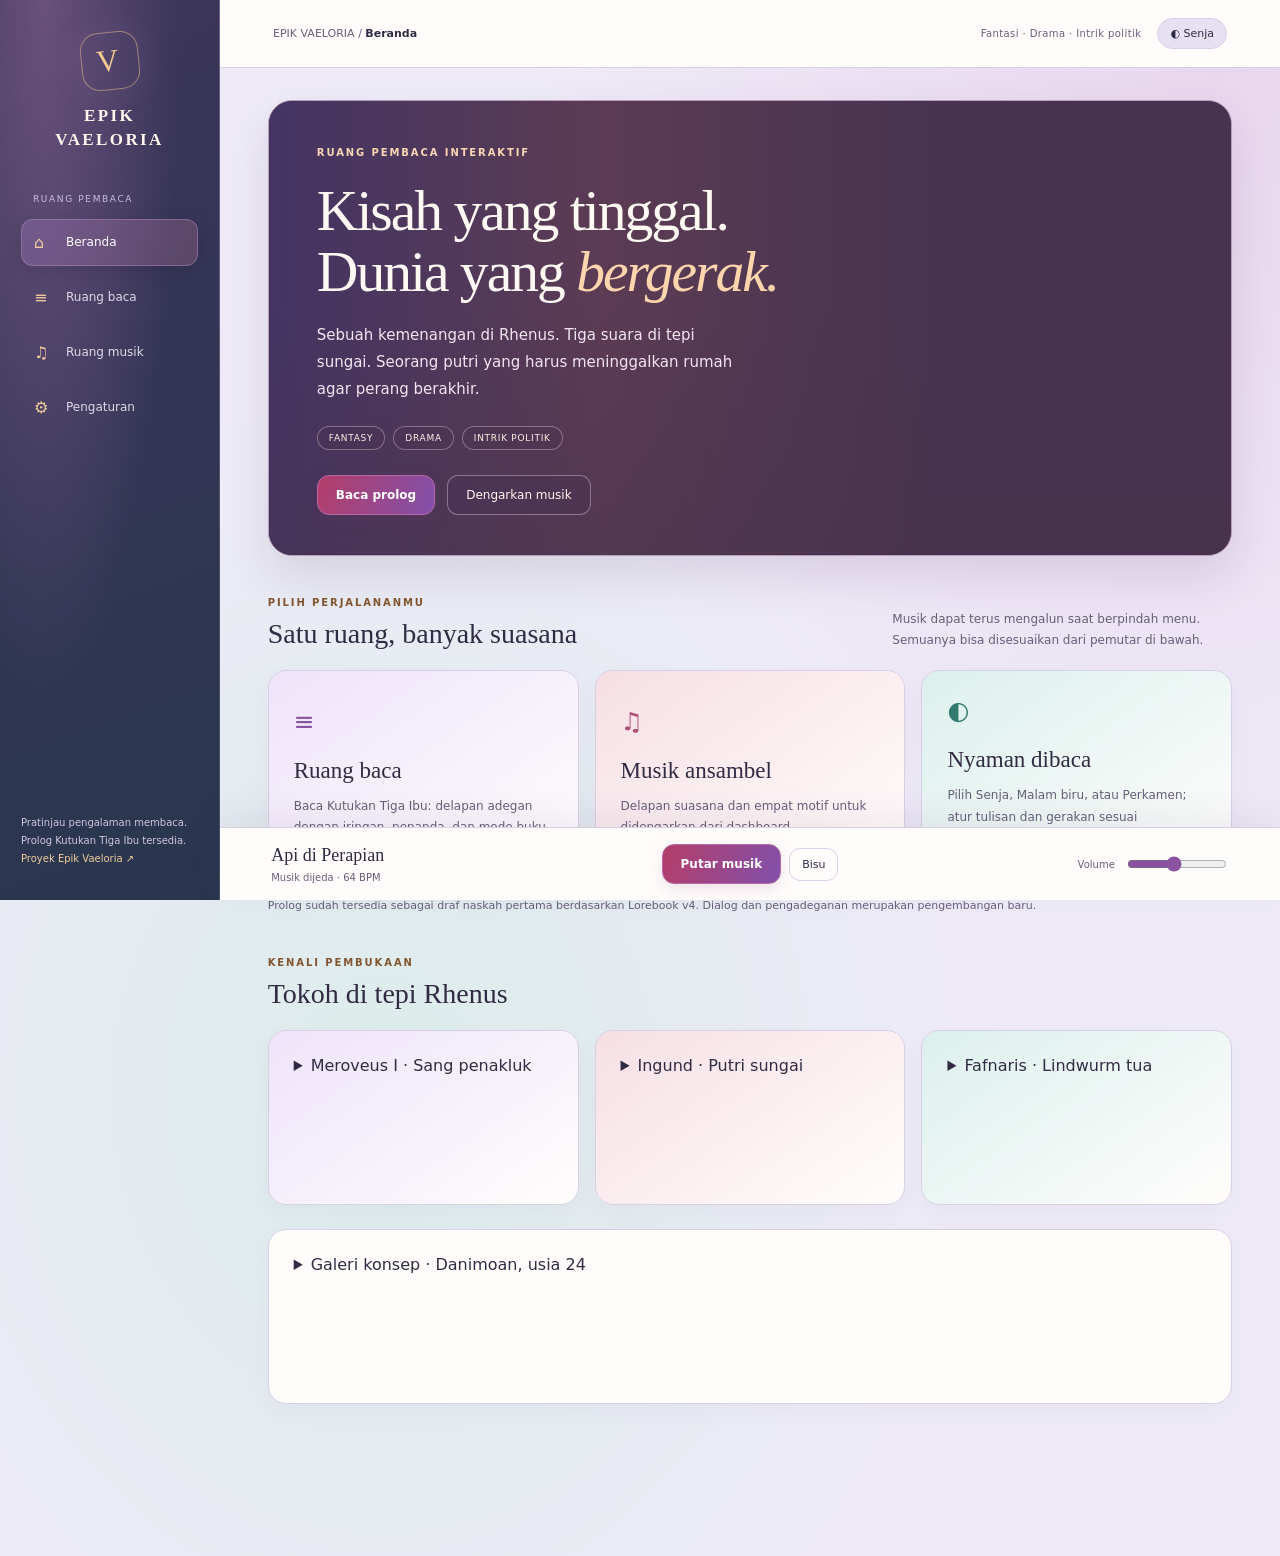
==== commit 1d25cb64: "Sesuaikan status sidebar dengan prolog yang sudah tersedia" ====
--- a/dashboard.html
+++ b/dashboard.html
@@ -82,7 +82,7 @@
 .book-navigation button{flex:0 0 auto;white-space:nowrap}.book-navigation .page-label{flex:1;min-width:0}.book-navigation .page-label small{line-height:1.5}@media(max-width:700px){.book-navigation button{padding:10px 7px;font-size:9px}}
 </style></head><body>
 <a class="skip" href="#main">Langsung ke isi</a>
-<aside class="sidebar" id="sidebar"><div class="mark" aria-hidden="true">V</div><button class="brand" data-open="home" type="button">EPIK<br>VAELORIA</button><button class="tool mobile-menu" id="menu-toggle" type="button" aria-expanded="false" aria-controls="navigation">Menu</button><div class="sidecaption">Ruang pembaca</div><nav id="navigation" aria-label="Navigasi utama"><button class="navbutton" data-nav="home" aria-current="page" type="button"><span aria-hidden="true">⌂</span><span>Beranda</span></button><button class="navbutton" data-nav="read" type="button"><span aria-hidden="true">≡</span><span>Ruang baca</span></button><button class="navbutton" data-nav="music" type="button"><span aria-hidden="true">♫</span><span>Ruang musik</span></button><button class="navbutton" data-nav="settings" type="button"><span aria-hidden="true">⚙</span><span>Pengaturan</span></button></nav><div class="sidebarfooter">Pratinjau pengalaman membaca.<br>Naskah bab belum diterbitkan.<br><a href="https://github.com/Daniel100703/Epik-Vaeloria" target="_blank" rel="noopener">Proyek Epik Vaeloria ↗</a></div></aside>
+<aside class="sidebar" id="sidebar"><div class="mark" aria-hidden="true">V</div><button class="brand" data-open="home" type="button">EPIK<br>VAELORIA</button><button class="tool mobile-menu" id="menu-toggle" type="button" aria-expanded="false" aria-controls="navigation">Menu</button><div class="sidecaption">Ruang pembaca</div><nav id="navigation" aria-label="Navigasi utama"><button class="navbutton" data-nav="home" aria-current="page" type="button"><span aria-hidden="true">⌂</span><span>Beranda</span></button><button class="navbutton" data-nav="read" type="button"><span aria-hidden="true">≡</span><span>Ruang baca</span></button><button class="navbutton" data-nav="music" type="button"><span aria-hidden="true">♫</span><span>Ruang musik</span></button><button class="navbutton" data-nav="settings" type="button"><span aria-hidden="true">⚙</span><span>Pengaturan</span></button></nav><div class="sidebarfooter">Pratinjau pengalaman membaca.<br>Prolog Kutukan Tiga Ibu tersedia.<br><a href="https://github.com/Daniel100703/Epik-Vaeloria" target="_blank" rel="noopener">Proyek Epik Vaeloria ↗</a></div></aside>
 <button id="focus-exit" class="tool focus-exit" type="button">Keluar mode fokus · Esc</button>
 <div class="app"><header class="topbar"><div class="breadcrumb">EPIK VAELORIA / <strong id="view-label">Beranda</strong></div><div class="topstate"><span class="descriptor">Fantasi · Drama · Intrik politik</span><button class="theme-cycle" id="theme-cycle" type="button" aria-label="Ganti tema tampilan">◐ Senja</button></div></header><main id="main" class="content">
 <section id="panel-home"><div class="hero"><div class="hero-art" aria-hidden="true"></div><div class="sparks" aria-hidden="true"><i style="--x:5%;--d:11s;--delay:-0s"></i><i style="--x:11%;--d:13s;--delay:-1.7s"></i><i style="--x:17%;--d:15s;--delay:-3.4s"></i><i style="--x:23%;--d:17s;--delay:-5.1s"></i><i style="--x:29%;--d:19s;--delay:-6.8s"></i><i style="--x:35%;--d:11s;--delay:-8.5s"></i><i style="--x:41%;--d:13s;--delay:-10.2s"></i><i style="--x:47%;--d:15s;--delay:-11.9s"></i><i style="--x:53%;--d:17s;--delay:-13.6s"></i><i style="--x:59%;--d:19s;--delay:-15.299999999999999s"></i><i style="--x:65%;--d:11s;--delay:-17s"></i><i style="--x:71%;--d:13s;--delay:-18.7s"></i><i style="--x:77%;--d:15s;--delay:-20.4s"></i><i style="--x:83%;--d:17s;--delay:-22.099999999999998s"></i><i style="--x:89%;--d:19s;--delay:-23.8s"></i><i style="--x:95%;--d:11s;--delay:-25.5s"></i></div><div class="herotext"><span class="eyebrow">Ruang pembaca interaktif</span><h1>Kisah yang tinggal.<br>Dunia yang <em>bergerak.</em></h1><p>Sebuah kemenangan di Rhenus. Tiga suara di tepi sungai. Seorang putri yang harus meninggalkan rumah agar perang berakhir.</p><div class="genres"><span>FANTASY</span><span>DRAMA</span><span>INTRIK POLITIK</span></div><div class="actions"><button class="primary" data-open="read" type="button">Baca prolog</button><button class="secondary" data-open="music" type="button">Dengarkan musik</button></div></div></div>
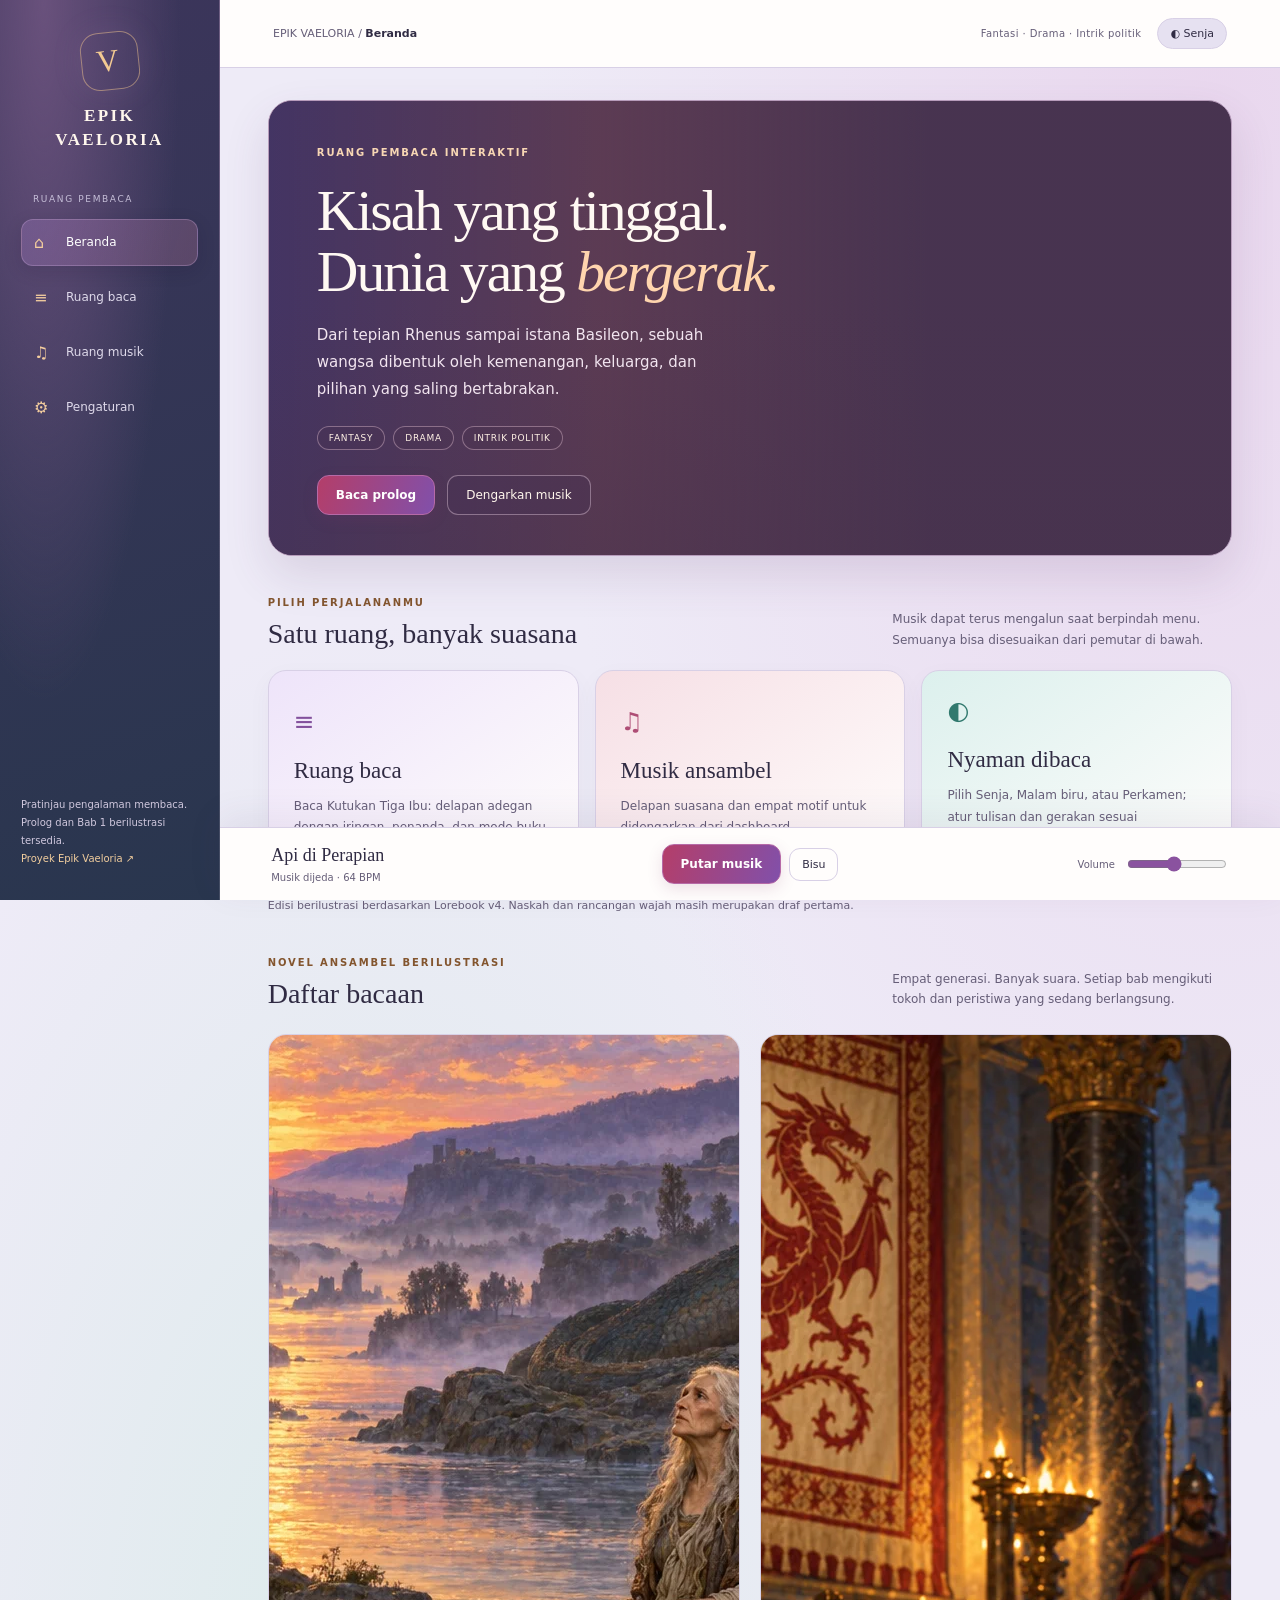
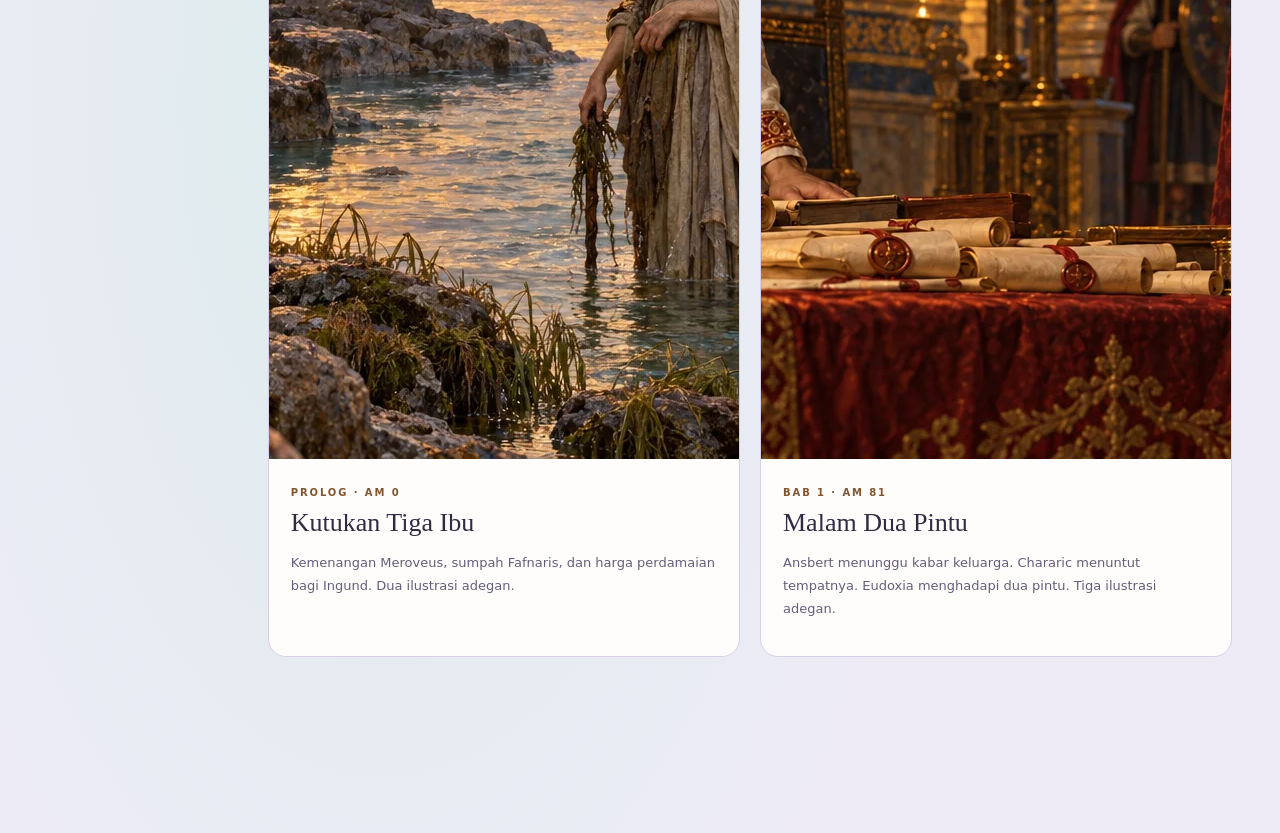
==== commit c6b9cac5: "Bangun edisi novel ansambel: Bab 1 multiperspektif, lima ilustrasi adegan, sembilan kartu tokoh" ====
--- a/dashboard.html
+++ b/dashboard.html
@@ -80,15 +80,24 @@
 .book-mode .book-viewport{height:clamp(300px,calc(100svh - var(--toolbar-height,68px) - var(--player-height,90px) - 150px),680px)}#auto-stop{white-space:nowrap;background:#8452a4;color:white;border-color:#8452a4}
 
 .book-navigation button{flex:0 0 auto;white-space:nowrap}.book-navigation .page-label{flex:1;min-width:0}.book-navigation .page-label small{line-height:1.5}@media(max-width:700px){.book-navigation button{padding:10px 7px;font-size:9px}}
+
+/* Illustrated ensemble edition. Artwork remains readable in both layouts. */
+.chapter-nav{display:flex;gap:10px;flex-wrap:wrap;margin:18px 0}.chapter-nav a{padding:12px 16px;border:1px solid var(--line);background:var(--panel);border-radius:12px;font:13px system-ui}.chapter-nav a[aria-current=page]{background:var(--panel2);border-color:var(--gold)}
+.chapter-shelf{display:grid;grid-template-columns:1fr 1fr;gap:20px;margin:24px 0}.chapter-card{overflow:hidden;border:1px solid var(--line);background:var(--panel);border-radius:18px}.chapter-card img{width:100%;aspect-ratio:3/2;object-fit:cover;display:block}.chapter-card div{padding:22px}.chapter-card h3{font:26px Georgia;margin:8px 0}.chapter-card p{font:13px/1.8 system-ui;color:var(--soft)}
+.story-plate{margin:26px 0 34px;break-inside:avoid}.art-open{padding:0;display:block;width:100%;border:0;background:transparent;border-radius:12px;overflow:hidden}.story-plate img{display:block;width:100%;height:auto;aspect-ratio:3/2;object-fit:contain;border-radius:12px;transition:transform .6s}.art-open:hover img{transform:scale(1.015)}.story-plate figcaption{font:12px/1.7 system-ui;color:var(--soft);margin-top:10px}.story-plate figcaption span{font-size:10px;opacity:.8}
+.cast-panel{margin:32px 0;padding:24px;background:var(--panel);border:1px solid var(--line);border-radius:20px}.cast-panel h2{font:28px Georgia;margin:10px 0}.cast-grid{display:grid;grid-template-columns:repeat(3,minmax(0,1fr));gap:18px;margin-top:24px}.cast-card{border:1px solid var(--line);border-radius:14px;overflow:hidden;background:var(--panel)}.cast-card summary{cursor:pointer;list-style:none}.cast-card summary::-webkit-details-marker{display:none}.portrait{display:block;aspect-ratio:1;background-repeat:no-repeat}.cast-card strong,.cast-card summary>span:not(.portrait),.cast-card small{display:block;margin:10px 14px}.cast-card strong{font:22px Georgia}.cast-card summary>span:not(.portrait),.cast-card small{font:11px/1.6 system-ui;color:var(--soft)}.cast-card p{font:13px/1.8 system-ui;margin:12px 14px 20px}.scene-index{padding:18px;border:1px solid var(--line);border-radius:12px;margin-bottom:20px;background:var(--panel)}.scene-index summary{cursor:pointer;font:13px system-ui}.scene-index ol{columns:2;padding-left:22px;line-height:2;font:13px/2 system-ui}.scene-index a{text-decoration:underline;text-underline-offset:3px}
+.book-mode .story-plate{margin:12px 0;break-inside:avoid;max-height:100%}.book-mode .story-plate img{height:clamp(110px,24svh,240px);width:100%;object-fit:contain}.book-mode .story-plate figcaption{font-size:10px;color:var(--book-soft)}.book-mode .story-plate figcaption span{display:none}.book-mode blockquote{margin:20px 0;font:italic var(--font)/1.7 Georgia;color:var(--book-ink)}
+.art-dialog{border:1px solid var(--line);border-radius:18px;padding:12px;background:var(--panel);color:var(--ink);width:min(1100px,96vw);max-height:94svh}.art-dialog::backdrop{background:#181327dc}.art-dialog img{display:block;max-width:100%;max-height:76svh;margin:12px auto;object-fit:contain}.art-dialog form{text-align:right}.art-dialog p{font:13px/1.6 system-ui;padding:0 12px}
+@media(max-width:700px){.chapter-shelf{grid-template-columns:1fr}.cast-grid{grid-template-columns:repeat(2,minmax(0,1fr));gap:12px}.cast-panel{padding:16px}.cast-card strong{font-size:19px}.scene-index ol{columns:1}.story-plate figcaption{font-size:11px}}
 </style></head><body>
 <a class="skip" href="#main">Langsung ke isi</a>
-<aside class="sidebar" id="sidebar"><div class="mark" aria-hidden="true">V</div><button class="brand" data-open="home" type="button">EPIK<br>VAELORIA</button><button class="tool mobile-menu" id="menu-toggle" type="button" aria-expanded="false" aria-controls="navigation">Menu</button><div class="sidecaption">Ruang pembaca</div><nav id="navigation" aria-label="Navigasi utama"><button class="navbutton" data-nav="home" aria-current="page" type="button"><span aria-hidden="true">⌂</span><span>Beranda</span></button><button class="navbutton" data-nav="read" type="button"><span aria-hidden="true">≡</span><span>Ruang baca</span></button><button class="navbutton" data-nav="music" type="button"><span aria-hidden="true">♫</span><span>Ruang musik</span></button><button class="navbutton" data-nav="settings" type="button"><span aria-hidden="true">⚙</span><span>Pengaturan</span></button></nav><div class="sidebarfooter">Pratinjau pengalaman membaca.<br>Prolog Kutukan Tiga Ibu tersedia.<br><a href="https://github.com/Daniel100703/Epik-Vaeloria" target="_blank" rel="noopener">Proyek Epik Vaeloria ↗</a></div></aside>
+<aside class="sidebar" id="sidebar"><div class="mark" aria-hidden="true">V</div><button class="brand" data-open="home" type="button">EPIK<br>VAELORIA</button><button class="tool mobile-menu" id="menu-toggle" type="button" aria-expanded="false" aria-controls="navigation">Menu</button><div class="sidecaption">Ruang pembaca</div><nav id="navigation" aria-label="Navigasi utama"><button class="navbutton" data-nav="home" aria-current="page" type="button"><span aria-hidden="true">⌂</span><span>Beranda</span></button><button class="navbutton" data-nav="read" type="button"><span aria-hidden="true">≡</span><span>Ruang baca</span></button><button class="navbutton" data-nav="music" type="button"><span aria-hidden="true">♫</span><span>Ruang musik</span></button><button class="navbutton" data-nav="settings" type="button"><span aria-hidden="true">⚙</span><span>Pengaturan</span></button></nav><div class="sidebarfooter">Pratinjau pengalaman membaca.<br>Prolog dan Bab 1 berilustrasi tersedia.<br><a href="https://github.com/Daniel100703/Epik-Vaeloria" target="_blank" rel="noopener">Proyek Epik Vaeloria ↗</a></div></aside>
 <button id="focus-exit" class="tool focus-exit" type="button">Keluar mode fokus · Esc</button>
 <div class="app"><header class="topbar"><div class="breadcrumb">EPIK VAELORIA / <strong id="view-label">Beranda</strong></div><div class="topstate"><span class="descriptor">Fantasi · Drama · Intrik politik</span><button class="theme-cycle" id="theme-cycle" type="button" aria-label="Ganti tema tampilan">◐ Senja</button></div></header><main id="main" class="content">
-<section id="panel-home"><div class="hero"><div class="hero-art" aria-hidden="true"></div><div class="sparks" aria-hidden="true"><i style="--x:5%;--d:11s;--delay:-0s"></i><i style="--x:11%;--d:13s;--delay:-1.7s"></i><i style="--x:17%;--d:15s;--delay:-3.4s"></i><i style="--x:23%;--d:17s;--delay:-5.1s"></i><i style="--x:29%;--d:19s;--delay:-6.8s"></i><i style="--x:35%;--d:11s;--delay:-8.5s"></i><i style="--x:41%;--d:13s;--delay:-10.2s"></i><i style="--x:47%;--d:15s;--delay:-11.9s"></i><i style="--x:53%;--d:17s;--delay:-13.6s"></i><i style="--x:59%;--d:19s;--delay:-15.299999999999999s"></i><i style="--x:65%;--d:11s;--delay:-17s"></i><i style="--x:71%;--d:13s;--delay:-18.7s"></i><i style="--x:77%;--d:15s;--delay:-20.4s"></i><i style="--x:83%;--d:17s;--delay:-22.099999999999998s"></i><i style="--x:89%;--d:19s;--delay:-23.8s"></i><i style="--x:95%;--d:11s;--delay:-25.5s"></i></div><div class="herotext"><span class="eyebrow">Ruang pembaca interaktif</span><h1>Kisah yang tinggal.<br>Dunia yang <em>bergerak.</em></h1><p>Sebuah kemenangan di Rhenus. Tiga suara di tepi sungai. Seorang putri yang harus meninggalkan rumah agar perang berakhir.</p><div class="genres"><span>FANTASY</span><span>DRAMA</span><span>INTRIK POLITIK</span></div><div class="actions"><button class="primary" data-open="read" type="button">Baca prolog</button><button class="secondary" data-open="music" type="button">Dengarkan musik</button></div></div></div>
+<section id="panel-home"><div class="hero"><div class="hero-art" aria-hidden="true"></div><div class="sparks" aria-hidden="true"><i style="--x:5%;--d:11s;--delay:-0s"></i><i style="--x:11%;--d:13s;--delay:-1.7s"></i><i style="--x:17%;--d:15s;--delay:-3.4s"></i><i style="--x:23%;--d:17s;--delay:-5.1s"></i><i style="--x:29%;--d:19s;--delay:-6.8s"></i><i style="--x:35%;--d:11s;--delay:-8.5s"></i><i style="--x:41%;--d:13s;--delay:-10.2s"></i><i style="--x:47%;--d:15s;--delay:-11.9s"></i><i style="--x:53%;--d:17s;--delay:-13.6s"></i><i style="--x:59%;--d:19s;--delay:-15.299999999999999s"></i><i style="--x:65%;--d:11s;--delay:-17s"></i><i style="--x:71%;--d:13s;--delay:-18.7s"></i><i style="--x:77%;--d:15s;--delay:-20.4s"></i><i style="--x:83%;--d:17s;--delay:-22.099999999999998s"></i><i style="--x:89%;--d:19s;--delay:-23.8s"></i><i style="--x:95%;--d:11s;--delay:-25.5s"></i></div><div class="herotext"><span class="eyebrow">Ruang pembaca interaktif</span><h1>Kisah yang tinggal.<br>Dunia yang <em>bergerak.</em></h1><p>Dari tepian Rhenus sampai istana Basileon, sebuah wangsa dibentuk oleh kemenangan, keluarga, dan pilihan yang saling bertabrakan.</p><div class="genres"><span>FANTASY</span><span>DRAMA</span><span>INTRIK POLITIK</span></div><div class="actions"><button class="primary" data-open="read" type="button">Baca prolog</button><button class="secondary" data-open="music" type="button">Dengarkan musik</button></div></div></div>
 <div class="resume" id="resume-card" hidden><div><span class="eyebrow">Penanda terakhir</span><strong id="resume-title">Posisi bacaan</strong><small>Prolog · Kutukan Tiga Ibu</small></div><button class="primary" id="resume" type="button">Lanjut dari penanda</button></div>
-<div class="sectionhead"><div><span class="eyebrow">Pilih perjalananmu</span><h2 data-heading tabindex="-1">Satu ruang, banyak suasana</h2></div><p>Musik dapat terus mengalun saat berpindah menu. Semuanya bisa disesuaikan dari pemutar di bawah.</p></div><div class="tiles"><button class="tile" data-open="read" type="button"><span class="symbol" aria-hidden="true">≡</span><h3>Ruang baca</h3><p>Baca Kutukan Tiga Ibu: delapan adegan dengan iringan, penanda, dan mode buku.</p></button><button class="tile" data-open="music" type="button"><span class="symbol" aria-hidden="true">♫</span><h3>Musik ansambel</h3><p>Delapan suasana dan empat motif untuk didengarkan dari dashboard.</p></button><button class="tile" data-open="settings" type="button"><span class="symbol" aria-hidden="true">◐</span><h3>Nyaman dibaca</h3><p>Pilih Senja, Malam biru, atau Perkamen; atur tulisan dan gerakan sesuai kenyamanan.</p></button></div><p class="smallnote">Prolog sudah tersedia sebagai draf naskah pertama berdasarkan Lorebook v4. Dialog dan pengadeganan merupakan pengembangan baru.</p><div class="sectionhead"><div><span class="eyebrow">Kenali pembukaan</span><h2>Tokoh di tepi Rhenus</h2></div></div><div class="tiles"><details class="tile"><summary>Meroveus I · Sang penakluk</summary><p>Pemimpin Franka yang memenangkan Perang Taring dan Besi. Ia menghendaki satu dunia manusia yang aman dan percaya kekuatan dapat memaksakan perdamaian.</p></details><details class="tile"><summary>Ingund · Putri sungai</summary><p>Putri Ratu Merewyn dari Bangsa Sungai. Di Rhenus, dirinya menjadi jaminan perdamaian antara manusia dan Bangsa Purwa.</p></details><details class="tile"><summary>Fafnaris · Lindwurm tua</summary><p>Naga darat tanpa sayap, ditundukkan Meroveus dan diikat sumpah kepada Takhta Singa. Kekalahan tidak menghapus martabatnya.</p></details></div><details class="tile" style="margin-top:24px"><summary>Galeri konsep · Danimoan, usia 24</summary><p>Konsep visual berdasarkan panduan penampilan Lorebook. Potret ini belum menetapkan desain final.</p><img src="assets/img/danimoan-konsep-v1.webp" alt="Konsep Danimoan dengan mantel gembala, zirah rantai, salib kayu kecil, dan pedang tersarung" style="width:min(100%,480px);height:auto;border-radius:18px" loading="lazy"></details></section>
-<section id="panel-read" hidden><span class="eyebrow">Prolog · Lembah Rhenus · AM 0</span><h1 class="page-title" data-heading tabindex="-1">Kutukan Tiga Ibu</h1><div class="read-controls" aria-label="Cara membaca"><div class="mode-switch" role="group" aria-label="Mode baca"><button type="button" id="mode-scroll" aria-pressed="true">↕ Gulir ke bawah</button><button type="button" id="mode-book" aria-pressed="false">▤ Buku dongeng</button></div><div class="auto-controls"><button class="tool" id="auto-read" type="button" aria-pressed="false">Mulai otomatis</button><label for="read-speed">Kecepatan</label><input id="read-speed" type="range" min="1" max="5" step="1" value="3"><output id="read-speed-label" for="read-speed">Normal</output></div></div><p class="reading-status" id="reading-status" role="status" aria-live="polite">Gulir sendiri atau tekan Mulai otomatis.</p><div class="toolbar"><div class="tools"><button class="tool" id="font-less" type="button" aria-label="Perkecil huruf">A−</button><button class="tool" id="font-more" type="button" aria-label="Perbesar huruf">A+</button><button class="tool" id="bookmark" type="button">Tandai posisi</button><button class="tool" id="focus-button" type="button" aria-pressed="false">Mode fokus</button></div><div class="tools"><button class="tool" id="follow-button" type="button" aria-pressed="true">Musik adegan: aktif</button><span class="meta muted" id="progress-label">0%</span></div></div><div class="progress" id="read-progress" role="progressbar" aria-label="Kemajuan prolog" aria-valuemin="0" aria-valuemax="100" aria-valuenow="0"><i id="progress-fill"></i></div><div class="book-shell" id="book-shell"><div class="book-header" aria-hidden="true"><span>Epik Vaeloria</span><span>✦ Edisi buku dongeng ✦</span></div><div class="book-viewport" id="book-viewport" tabindex="0" role="region" aria-label="Isi bacaan"><article id="reader"><p class="reader-intro">Lembah Rhenus · AM 0. Draf pertama. Pilih gulir atau buku dongeng; tekan Putar musik untuk iringan adegan.</p><section class="scene" data-mood="kehilangan" aria-labelledby="scene-0"><span class="eyebrow">Prolog · Adegan 1</span><h3 id="scene-0">I. Sesudah terompet</h3><p>Ketika terompet kemenangan dibunyikan, orang-orang yang masih hidup sedang mencari air.</p><p>Mereka turun ke Rhenus dengan tempurung, ketopong, dan kedua tangan yang gemetar. Sebagian berlutut terlalu lama. Sebagian memanggil nama yang tidak menjawab. Di lereng, panji-panji Franka berdiri miring di antara tombak patah; angin menggerakkannya dengan kelembutan yang terasa kurang ajar setelah segala yang terjadi.</p><p>Meroveus melewati seorang prajurit yang berusaha melepaskan sepatu kawannya. Tali kulit itu telah mengeras oleh lumpur.</p><p>“Ia masih hidup?” tanyanya.</p><p>Prajurit itu menengadah. Ada kerak darah di bawah hidungnya.</p><p>“Tidak, Tuanku.”</p><p>Tangannya berhenti bekerja.</p><p>Meroveus memandang sepatu tersebut. Jahitannya masih baik. Di kaki pemiliknya yang baru, kulit terbelah dan memperlihatkan kuku yang membiru.</p><p>“Ambillah,” katanya. “Lalu tutupi wajahnya.”</p><p>Ia berjalan sebelum orang itu sempat mengucapkan terima kasih.</p><p>Di belakangnya, bala manusia mulai bersorak. Seseorang meneriakkan namanya; seratus mulut menyambut, kemudian seribu. Meroveus mengangkat pedang agar mereka melihat bahwa ia belum mati. Baja itu masih menyimpan panas Anima. Di sepanjang alurnya, cahaya merah meredup perlahan, seperti bara yang enggan ditinggalkan.</p><p>Sorak bertambah keras.</p><p>Tidak seorang pun di lereng itu melihat betapa sulitnya ia menurunkan lengan.</p><p>Perang Taring dan Besi telah membawanya sampai ke lembah ini. Selama bertahun-tahun ia mendengar desa meminta tembok, ladang meminta penjaga, dan para kepala suku meminta kepala musuh mereka. Kini para kepala suku berdiri di bawah panjinya. Musuh mereka telah mundur.</p><p>Ia seharusnya merasa selesai.</p><p>Di tepi air, seorang perempuan memiringkan tubuh yang terlalu berat baginya. Meroveus menyerahkan pedangnya kepada pengawal dan membantu. Mereka membalikkan orang mati itu bersama-sama. Perempuan tersebut mengusap lumpur dari wajahnya, memeriksa, lalu menggeleng.</p><p>Bukan yang dicarinya.</p><p>Meroveus menunggu sesaat, seolah ada sesuatu yang dapat diberikan oleh kemenangannya. Perempuan itu telah beralih kepada tubuh berikutnya.</p></section><section class="scene" data-mood="perang" aria-labelledby="scene-1"><span class="eyebrow">Prolog · Adegan 2</span><h3 id="scene-1">II. Yang belum berlutut</h3><p>Fafnaris terbaring di antara batu-batu pecah.</p><p>Lindwurm tua itu tidak bersayap. Tubuhnya yang panjang mengikuti lekuk tanah, dan setiap tarikan napas mengangkat debu dari rerumputan yang hangus. Pada sisiknya tertinggal bekas pertempuran; pada mata yang terbuka, tidak ada permohonan.</p><p>Para prajurit berhenti jauh sebelum Meroveus berhenti.</p><p>“Tuanku,” seorang pengawal berbisik, “izinkan pemanah—”</p><p>“Turunkan busur.”</p><p>Perintah itu harus diulang sebelum tali-tali mengendur.</p><p>Meroveus mengambil kembali pedangnya. Ia tidak mengangkatnya. Di hadapannya, kepala naga bergeser sedikit, cukup untuk membuat orang-orang di belakang saling bertabrakan ketika mundur.</p><p>“Apakah engkau datang untuk menghabisi yang telah kalah?” tanya Fafnaris.</p><p>Suaranya rendah, serak oleh tanah dan usia. Meroveus merasakan getarnya di bawah telapak kaki.</p><p>“Aku datang untuk mengakhiri perang.”</p><p>“Manusia selalu mengatakan itu ketika mereka menang.”</p><p>Meroveus menatap lekuk lembah. Dari tempat ini, orang-orang yang mengambil air tampak sekecil burung di antara alang-alang.</p><p>“Jika aku membunuhmu, mereka akan meminta taringmu,” katanya. “Sesudah itu, mereka akan mencari anak-anak bangsamu untuk membuktikan bahwa mereka seberani aku.”</p><p>“Maka engkau mengenal pasukanmu.”</p><p>“Aku mengenal manusia.”</p><p>Keheningan tumbuh di antara keduanya. Meroveus tidak menyukai betapa mudah kalimat itu terdengar seperti pengakuan.</p><p>Ia menawarkan kehidupan dengan harga sumpah: Fafnaris akan tunduk kepada Takhta Singa. Bukan sekadar menyingkir dari lembah, bukan sekadar berhenti menyerang selama luka-lukanya sembuh. Sebuah ikatan yang dapat disebut di hadapan para kepala suku dan diwariskan bersama kekuasaan yang sedang dibangunnya.</p><p>Naga itu memejamkan mata. Untuk sesaat Meroveus mengira ia telah memilih mati.</p><p>“Tarik orang-orangmu dari yang terluka,” kata Fafnaris akhirnya.</p><p>Meroveus menoleh. Di kejauhan beberapa ujung tombak masih bergerak di antara tubuh Bangsa Purwa.</p><p>Ia mengirim pengawal dengan perintah yang tidak menyediakan ruang bagi penafsiran.</p><p>Barulah Fafnaris menundukkan kepala.</p><p>Sumpahnya diucapkan tanpa sorak. Meroveus mendengarkan setiap kata. Di belakang mereka, para prajurit mulai saling berpandangan, mencoba memahami apakah yang baru mereka saksikan adalah belas kasihan atau kemenangan yang lebih besar.</p></section><section class="scene" data-mood="purwa" aria-labelledby="scene-2"><span class="eyebrow">Prolog · Adegan 3</span><h3 id="scene-2">III. Tepi yang lain</h3><p>Menjelang petang, para tetua Purwa datang ke Rhenus.</p><p>Mereka tidak membawa panji putih. Mereka membawa yang terluka.</p><p>Meroveus memerintahkan sebuah jalan dibuka melalui barisan manusia. Para kepala suku memprotes: musuh dapat menyembunyikan senjata di bawah usungan; musuh dapat memanggil air; musuh tidak mengenal kehormatan manusia.</p><p>“Mereka mengenal kematian,” jawabnya. “Hari ini kita telah cukup memperkenalkannya.”</p><p>Di seberang jalan yang terbuka, ia melihat Ingund untuk pertama kali.</p><p>Putri itu berdiri dekat air. Ujung kainnya basah; di bagian kulit yang tersentuh cahaya petang, sisik halus memantulkan kilau sungai. Ia tidak menatap pedang Meroveus, juga tidak menundukkan kepala ketika orang-orang menyebut gelarnya. Perhatiannya tertuju pada usungan yang melewati kaki mereka.</p><p>Seorang anak di atas salah satu usungan menggenggam sepotong kain. Tangannya terbuka ketika para pembawa berhenti. Ingund membungkuk, mengembalikan kain itu ke genggamannya, kemudian menyuruh mereka terus berjalan dengan isyarat kecil.</p><p>Meroveus hendak berbicara. Seorang tetua telah masuk ke air sampai lutut dan mulai melantunkan panggilan.</p><p>Yang lain menyambut.</p><p>Ia tidak memahami bahasa mereka. Ia mengenali cara orang-orang mengucapkannya: dengan dada kosong, dengan kemarahan yang terlalu letih untuk berteriak. Di antara para prajurit manusia, seseorang menggumamkan doa kepada Sol. Seseorang lagi merapatkan jari pada gagang kapak.</p><p>Angin membawa asap ke arah sungai. Bendera-bendera mengendur.</p><p>Ketika Meroveus memandang kembali tepian yang dangkal, tiga perempuan telah berdiri di sana.</p><p>Ia tidak melihat mereka datang.</p></section><section class="scene" data-mood="purwa" aria-labelledby="scene-3"><span class="eyebrow">Prolog · Adegan 4</span><h3 id="scene-3">IV. Tiga suara</h3><p>Tiga Ibu berdiri di antara para tetua dan air yang lebih dalam.</p><p>Kelak, para prajurit akan berselisih tentang wajah mereka. Di lembah itu, pada saat itu, Meroveus hanya melihat tiga sosok yang tidak menyingkir ketika para pengawalnya merapat.</p><p>Ia mengangkat tangan, menghentikan orang-orangnya.</p><p>“Aku bersedia mendengar tuntutan kalian.”</p><p>Ibu yang pertama memandang pedangnya.</p><p>“Engkau telah mendengarnya sepanjang hari.”</p><p>Di belakang Meroveus, seorang kepala suku mendengus. Suara kecil itu terdengar sangat jelas.</p><p>“Ladang-ladang kami dibakar,” kata Meroveus. “Anak-anak kami hilang di perbatasan. Setiap musim dingin kami mengubur orang yang tidak pernah mengangkat senjata terhadap kalian.”</p><p>“Dan sekarang?” tanya Ibu yang kedua.</p><p>Meroveus tidak berpaling kepada usungan.</p><p>“Sekarang akan ada batas.”</p><p>“Siapa yang akan menjaganya?”</p><p>“Aku.”</p><p>Ibu yang ketiga mengamatinya lama sekali.</p><p>“Dan sesudahmu?”</p><p>Pertanyaan itu membuatnya teringat segala sesuatu yang belum dimilikinya: sebuah takhta yang diakui semua suku, hukum yang bertahan setelah pembuatnya mati, seorang putra yang kelak tidak perlu merebut kembali setiap jengkal tanah dengan pedang.</p><p>“Wangsaku,” jawabnya.</p><p>Salah seorang tetua Purwa menutup wajah dengan kedua tangan.</p><p>Lalu kutukan itu diucapkan.</p><blockquote>Takhta yang kau satukan dengan taring kami akan terbelah tiga.<br>Saudara akan menumpahkan darah saudara di setiap angkatanmu.<br>Dan di takhtamu sendiri, darah asing akan duduk memakai mahkotamu.</blockquote><p>Tidak ada petir yang membelah langit. Sungai tidak berhenti mengalir. Jauh di lereng, seorang yang terluka masih memanggil ibunya.</p><p>Meroveus mendengar panggilan itu di sela keheningan sesudah kata terakhir.</p><p>Pengawalnya maju setapak.</p><p>“Tuanku, penghinaan ini—”</p><p>“Tetap di tempatmu.”</p><p>Ia tidak tahu apakah orang-orangnya lebih takut kepada kutukan tersebut atau kepada kemungkinan bahwa ia mempercayainya.</p><p>Ia sendiri belum mempunyai jawaban.</p><p>Ketika asap bergeser, tepian itu kembali dipenuhi para tetua. Ketiga perempuan tadi tidak lagi tampak di antara mereka. Meroveus memandang ke hulu, kemudian ke hilir. Tidak ada jejak yang dapat diperintahkannya untuk diikuti.</p><p>Pedang di tangannya telah dingin.</p></section><section class="scene" data-mood="intrik" aria-labelledby="scene-4"><span class="eyebrow">Prolog · Adegan 5</span><h3 id="scene-4">V. Harga sebuah batas</h3><p>Perundingan dimulai dengan perselisihan tentang tempat duduk.</p><p>Para kepala suku menghendaki para tetua Purwa berdiri. Para tetua menolak memasuki lingkaran tombak. Meroveus akhirnya duduk di atas batu, masih mengenakan zirah yang berbau keringat, dan menyuruh semua orang yang ingin didengar mendekat.</p><p>Di sanalah batas-batas mulai disebut: hutan, rawa, gunung, dan laut tempat Bangsa Purwa akan menyingkir; tanah manusia yang tidak lagi boleh diserbu; larangan memburu mereka setelah perang usai.</p><p>Seorang kepala suku menyela pada kata terakhir.</p><p>“Bagaimana jika seekor dari mereka mengambil ternak kami?”</p><p>“Bagaimana jika orangmu mengambil anak kami?” balas seorang tetua.</p><p>Tangan-tangan kembali mencari senjata.</p><p>Meroveus menghantamkan sarung pedangnya ke batu.</p><p>“Jika setiap sengketa dijawab dengan satu kaum diburu, kita tidak sedang membuat perdamaian. Kita sedang memilih hari untuk perang berikutnya.”</p><p>Mereka terdiam. Ia mengetahui sebagian hanya diam karena pedangnya masih dekat.</p><p>Ingund mendengarkan dari tepi sungai. Sesekali ia membasahi tangan dan menyentuhkannya pada tengkuk. Gerakan itu kecil, hampir tersembunyi. Meroveus mulai menyadari betapa lama ia telah berada di darat.</p><p>“Engkau boleh mendekat ke air,” katanya.</p><p>“Aku sudah dekat.”</p><p>Ia tidak tahu apakah putri itu sedang menolaknya atau sekadar memberitahukan kenyataan.</p><p>Ketika pembicaraan beralih kepada jaminan, tidak seorang pun langsung menyebut kata perkawinan. Mereka berbicara tentang darah yang dipersatukan, rumah yang saling terikat, janji yang mempunyai tubuh untuk menanggungnya.</p><p>Meroveus melihat Ingund mengangkat wajah.</p><p>Barulah ia mengerti mengapa putri Ratu Merewyn berada di sana.</p></section><section class="scene" data-mood="kehilangan" aria-labelledby="scene-5"><span class="eyebrow">Prolog · Adegan 6</span><h3 id="scene-5">VI. Putri sungai</h3><p>Ingund meminta agar para pengawal menjauh.</p><p>Mereka memandang Meroveus. Ia memberi isyarat, dan untuk pertama kali sejak pagi, tidak ada orang bersenjata berdiri dalam jangkauan suaranya selain dirinya sendiri.</p><p>“Apakah ini kehendakmu?” tanyanya.</p><p>Putri itu melihat ke seberang sungai. Para pembawa usungan masih bekerja, kini diterangi obor.</p><p>“Jika aku mengatakan tidak, apakah pasukanmu akan pulang?”</p><p>Meroveus membuka mulut, lalu menutupnya kembali.</p><p>Ia dapat menjanjikan perlindungan. Ia dapat memerintahkan penghentian perburuan. Namun para kepala suku menuntut sesuatu yang dapat mereka lihat dan sebut kemenangan. Para tetua menuntut sesuatu yang lebih kuat daripada kemurahan hati seorang penakluk yang belum mempunyai mahkota.</p><p>Ingund mengamatinya memahami hal itu.</p><p>“Jangan menanyakan kehendakku hanya agar engkau dapat merasa telah memintanya.”</p><p>Kata-katanya tidak keras. Karena itulah Meroveus tidak dapat berlindung di balik kemarahan.</p><p>“Aku tidak akan menyerahkanmu kepada prajurit-prajuritku.”</p><p>“Aku tahu apa yang mereka minta.”</p><p>“Engkau akan menjadi istriku.”</p><p>Putri itu menunduk kepada air di sekeliling kakinya. Kilau sisiknya bergerak mengikuti riak.</p><p>“Dan sungai ini?”</p><p>“Tetap milik bangsamu.”</p><p>“Tuliskan itu sebelum engkau menuliskan namaku.”</p><p>Meroveus memanggil seorang juru tulis.</p><p>Sambil menunggu, ia melepas sarung tangan kanannya. Kulit di bawahnya lecet, kuku-kukunya hitam oleh kotoran. Ia telah mengulurkan tangan itu kepada banyak kepala suku; setiap kali mereka menyambutnya, jumlah orang yang harus dilindunginya bertambah.</p><p>Ia belum mengulurkannya kepada Ingund.</p><p>Putri itu tidak menunggu. Ia membungkuk, mengambil sedikit air, dan membiarkannya mengalir di antara jari-jarinya hingga habis.</p></section><section class="scene" data-mood="istana" aria-labelledby="scene-6"><span class="eyebrow">Prolog · Adegan 7</span><h3 id="scene-6">VII. Saksi</h3><p>Mereka membaca syarat perdamaian di bawah cahaya obor.</p><p>Setiap larangan harus diulang. Setiap pengulangan mengundang keberatan baru. Para pemimpin manusia menginginkan jalan, hutan untuk kayu, sungai untuk perahu. Para tetua Purwa mengingat tempat-tempat yang telah menjadi makam sebelum orang-orang itu mempunyai nama bagi lembah ini.</p><p>Meroveus mendengarkan sampai rahangnya terasa sakit karena menahan amarah.</p><p>Perang mengajarinya memberi perintah yang singkat. Perdamaian menuntut agar ia mendengar orang yang sama menolak untuk ketiga kalinya.</p><p>Ketika nama Ingund akhirnya dibacakan, ia berdiri di sisi juru tulis.</p><p>Seorang kepala suku tersenyum kepadanya, seperti orang memeriksa bagian jarahan yang terlalu mahal untuk disentuh. Meroveus mengenali senyum itu. Orang tersebut telah bertempur di sisinya sejak sebelum banyak suku bersedia menyebutnya pemimpin.</p><p>“Ia berada di bawah perlindunganku,” katanya.</p><p>Senyum itu lenyap.</p><p>Ingund tidak berterima kasih. Di bawah perlindungannya, ia tetap sedang diserahkan.</p><p>Para saksi maju. Sumpah-sumpah diucapkan. Di antara kata-kata resmi, Meroveus kembali mendengar tiga kalimat di tepian sungai. Ia berusaha mengingat suara mana yang mengucapkan baris terakhir dan mendapati ingatannya sudah tidak sepakat dengan dirinya sendiri.</p><p>Ketika tiba gilirannya, ia berbicara cukup keras untuk didengar orang-orang di lingkaran luar.</p><p>Ia menjanjikan batas. Ia menjanjikan berakhirnya perburuan. Ia menerima Ingund sebagai pengantin perdamaian, untuk perkawinan yang akan menyertai awal pemerintahannya.</p><p>Belum ada tahun pertama bagi kekaisaran yang hendak didirikannya. Belum ada anak yang akan mewarisi namanya.</p><p>Namun orang-orang telah bersaksi atas apa yang kelak harus dipikul keduanya.</p></section><section class="scene" data-mood="perjalanan" aria-labelledby="scene-7"><span class="eyebrow">Prolog · Adegan 8</span><h3 id="scene-7">VIII. Ke darat</h3><p>Malam telah turun ketika Ingund meninggalkan tepian.</p><p>Sebuah mantel dibawakan untuknya. Ia membiarkan kain itu diletakkan di bahunya, kemudian merapikan sendiri bagian yang tersangkut pada lengannya. Tidak ada nyanyian pengantin. Di belakang mereka, para prajurit mulai membagi roti dari gerobak perbekalan.</p><p>Meroveus memerintahkan sebagian dibawa kepada orang-orang Purwa yang masih menunggu di sungai.</p><p>Seorang pengurus perbekalan menghitung jumlahnya, mengerutkan dahi, lalu mematuhi.</p><p>Itulah perdamaian pertama yang dapat dilihat Meroveus bekerja: seorang manusia berjalan tanpa senjata membawa roti kepada seseorang yang pagi tadi akan ditikamnya.</p><p>Ia memandang Ingund, berharap putri itu juga melihatnya.</p><p>Ingund sedang memperhatikan jejak kakinya sendiri.</p><p>Setiap langkah meninggalkan bentuk gelap pada tanah. Air menetes dari ujung kainnya. Semakin jauh ia berjalan, semakin tipis bekas yang tertinggal.</p><p>Meroveus memperlambat langkah.</p><p>“Kita dapat berhenti,” katanya.</p><p>Putri itu memandang deretan tenda di lereng. Di antaranya menyala api, dan di belakang api bergerak orang-orang yang belum tahu bagaimana menyambutnya. Sebagian membungkuk. Sebagian menghindari tatapannya. Seorang anak pengikut perkemahan mengintip dari balik gerobak sampai ditarik masuk oleh ibunya.</p><p>“Di mana?” tanya Ingund.</p><p>Meroveus tidak segera menjawab.</p><p>Ia telah memenangkan seluruh lembah. Untuk malam itu, ia bahkan belum mengetahui tempat yang dapat disebut putri tersebut sebagai rumah.</p><p>Maka ia berjalan di sisinya, membawa pedang yang telah disarungkan, sementara para pengawal memberi jalan menuju perkemahan.</p><p>Di belakang mereka, Rhenus tetap mengalir.</p><p>Pada tanah sebelum lereng, jejak basah Ingund berakhir.</p></section></article></div><div class="book-navigation" id="book-navigation"><button type="button" class="tool" id="page-prev" aria-label="Halaman sebelumnya">← Sebelumnya</button><div class="page-label"><span id="page-label" role="status" aria-live="polite">Halaman 1</span><small>Geser halaman atau gunakan tombol panah</small><div class="auto-progress" aria-hidden="true"><i id="auto-page-progress"></i></div></div><button type="button" class="tool" id="page-next" aria-label="Halaman berikutnya">Berikutnya →</button></div></div></section>
+<div class="sectionhead"><div><span class="eyebrow">Pilih perjalananmu</span><h2 data-heading tabindex="-1">Satu ruang, banyak suasana</h2></div><p>Musik dapat terus mengalun saat berpindah menu. Semuanya bisa disesuaikan dari pemutar di bawah.</p></div><div class="tiles"><button class="tile" data-open="read" type="button"><span class="symbol" aria-hidden="true">≡</span><h3>Ruang baca</h3><p>Baca Kutukan Tiga Ibu: delapan adegan dengan iringan, penanda, dan mode buku.</p></button><button class="tile" data-open="music" type="button"><span class="symbol" aria-hidden="true">♫</span><h3>Musik ansambel</h3><p>Delapan suasana dan empat motif untuk didengarkan dari dashboard.</p></button><button class="tile" data-open="settings" type="button"><span class="symbol" aria-hidden="true">◐</span><h3>Nyaman dibaca</h3><p>Pilih Senja, Malam biru, atau Perkamen; atur tulisan dan gerakan sesuai kenyamanan.</p></button></div><p class="smallnote">Edisi berilustrasi berdasarkan Lorebook v4. Naskah dan rancangan wajah masih merupakan draf pertama.</p><div class="sectionhead"><div><span class="eyebrow">Novel ansambel berilustrasi</span><h2>Daftar bacaan</h2></div><p>Empat generasi. Banyak suara. Setiap bab mengikuti tokoh dan peristiwa yang sedang berlangsung.</p></div><div class="chapter-shelf"><a class="chapter-card" data-chapter-link aria-current="page" href="dashboard.html#read"><img src="assets/img/prolog-rhenus.webp" alt="Meroveus dan Tiga Ibu di Rhenus" width="1536" height="1024"><div><span class="eyebrow">Prolog · AM 0</span><h3>Kutukan Tiga Ibu</h3><p>Kemenangan Meroveus, sumpah Fafnaris, dan harga perdamaian bagi Ingund. Dua ilustrasi adegan.</p></div></a><a class="chapter-card" data-chapter-link href="bab-01.html#read"><img src="assets/img/bab01-sampul.webp" alt="Ansbert dan Chararic di ruang dewan" width="1536" height="1024"><div><span class="eyebrow">Bab 1 · AM 81</span><h3>Malam Dua Pintu</h3><p>Ansbert menunggu kabar keluarga. Chararic menuntut tempatnya. Eudoxia menghadapi dua pintu. Tiga ilustrasi adegan.</p></div></a></div></section>
+<section id="panel-read" hidden><nav class="chapter-nav" aria-label="Daftar bab"><a data-chapter-link aria-current="page" href="dashboard.html#read">Prolog · Kutukan Tiga Ibu</a><a data-chapter-link href="bab-01.html#read">Bab 1 · Malam Dua Pintu</a><a href="#chapter-cast">Tokoh bab ini ↓</a></nav><span class="eyebrow">Prolog · Lembah Rhenus · AM 0</span><h1 class="page-title" data-heading tabindex="-1">Kutukan Tiga Ibu</h1><details class="scene-index"><summary>Daftar adegan & sudut pandang</summary><ol><li><a href="#scene-0">I. Sesudah terompet</a></li><li><a href="#scene-1">II. Yang belum berlutut</a></li><li><a href="#scene-2">III. Tepi yang lain</a></li><li><a href="#scene-3">IV. Tiga suara</a></li><li><a href="#scene-4">V. Harga sebuah batas</a></li><li><a href="#scene-5">VI. Putri sungai</a></li><li><a href="#scene-6">VII. Saksi</a></li><li><a href="#scene-7">VIII. Ke darat</a></li></ol></details><div class="read-controls" aria-label="Cara membaca"><div class="mode-switch" role="group" aria-label="Mode baca"><button type="button" id="mode-scroll" aria-pressed="true">↕ Gulir ke bawah</button><button type="button" id="mode-book" aria-pressed="false">▤ Buku dongeng</button></div><div class="auto-controls"><button class="tool" id="auto-read" type="button" aria-pressed="false">Mulai otomatis</button><label for="read-speed">Kecepatan</label><input id="read-speed" type="range" min="1" max="5" step="1" value="3"><output id="read-speed-label" for="read-speed">Normal</output></div></div><p class="reading-status" id="reading-status" role="status" aria-live="polite">Gulir sendiri atau tekan Mulai otomatis.</p><div class="toolbar"><div class="tools"><button class="tool" id="font-less" type="button" aria-label="Perkecil huruf">A−</button><button class="tool" id="font-more" type="button" aria-label="Perbesar huruf">A+</button><button class="tool" id="bookmark" type="button">Tandai posisi</button><button class="tool" id="focus-button" type="button" aria-pressed="false">Mode fokus</button></div><div class="tools"><button class="tool" id="follow-button" type="button" aria-pressed="true">Musik adegan: aktif</button><span class="meta muted" id="progress-label">0%</span></div></div><div class="progress" id="read-progress" role="progressbar" aria-label="Kemajuan prolog" aria-valuemin="0" aria-valuemax="100" aria-valuenow="0"><i id="progress-fill"></i></div><div class="book-shell" id="book-shell"><div class="book-header" aria-hidden="true"><span>Epik Vaeloria</span><span>✦ Edisi buku dongeng ✦</span></div><div class="book-viewport" id="book-viewport" tabindex="0" role="region" aria-label="Isi bacaan"><article id="reader"><p class="reader-intro">Prolog · Lembah Rhenus · AM 0 · Edisi berilustrasi</p><section class="scene" data-mood="kehilangan" aria-labelledby="scene-0"><span class="eyebrow">Adegan 1 · Narator</span><h3 id="scene-0">I. Sesudah terompet</h3><figure class="story-plate"><button class="art-open" type="button" aria-label="Perbesar ilustrasi: Tiga suara di tepi Rhenus."><img src="assets/img/prolog-rhenus.webp" width="1536" height="1024" alt="Meroveus menghadapi Tiga Ibu di tepi Rhenus, dengan Fafnaris di kejauhan." decoding="async"></button><figcaption>Tiga suara di tepi Rhenus. <span>· Ketuk untuk memperbesar</span></figcaption></figure><p>Ketika terompet kemenangan dibunyikan, orang-orang yang masih hidup sedang mencari air.</p><p>Mereka turun ke Rhenus dengan tempurung, ketopong, dan kedua tangan yang gemetar. Sebagian berlutut terlalu lama. Sebagian memanggil nama yang tidak menjawab. Di lereng, panji-panji Franka berdiri miring di antara tombak patah; angin menggerakkannya dengan kelembutan yang terasa kurang ajar setelah segala yang terjadi.</p><p>Meroveus melewati seorang prajurit yang berusaha melepaskan sepatu kawannya. Tali kulit itu telah mengeras oleh lumpur.</p><p>“Ia masih hidup?” tanyanya.</p><p>Prajurit itu menengadah. Ada kerak darah di bawah hidungnya.</p><p>“Tidak, Tuanku.”</p><p>Tangannya berhenti bekerja.</p><p>Meroveus memandang sepatu tersebut. Jahitannya masih baik. Di kaki pemiliknya yang baru, kulit terbelah dan memperlihatkan kuku yang membiru.</p><p>“Ambillah,” katanya. “Lalu tutupi wajahnya.”</p><p>Ia berjalan sebelum orang itu sempat mengucapkan terima kasih.</p><p>Di belakangnya, bala manusia mulai bersorak. Seseorang meneriakkan namanya; seratus mulut menyambut, kemudian seribu. Meroveus mengangkat pedang agar mereka melihat bahwa ia belum mati. Baja itu masih menyimpan panas Anima. Di sepanjang alurnya, cahaya merah meredup perlahan, seperti bara yang enggan ditinggalkan.</p><p>Sorak bertambah keras.</p><p>Tidak seorang pun di lereng itu melihat betapa sulitnya ia menurunkan lengan.</p><p>Perang Taring dan Besi telah membawanya sampai ke lembah ini. Selama bertahun-tahun ia mendengar desa meminta tembok, ladang meminta penjaga, dan para kepala suku meminta kepala musuh mereka. Kini para kepala suku berdiri di bawah panjinya. Musuh mereka telah mundur.</p><p>Ia seharusnya merasa selesai.</p><p>Di tepi air, seorang perempuan memiringkan tubuh yang terlalu berat baginya. Meroveus menyerahkan pedangnya kepada pengawal dan membantu. Mereka membalikkan orang mati itu bersama-sama. Perempuan tersebut mengusap lumpur dari wajahnya, memeriksa, lalu menggeleng.</p><p>Bukan yang dicarinya.</p><p>Meroveus menunggu sesaat, seolah ada sesuatu yang dapat diberikan oleh kemenangannya. Perempuan itu telah beralih kepada tubuh berikutnya.</p></section><section class="scene" data-mood="perang" aria-labelledby="scene-1"><span class="eyebrow">Adegan 2 · Narator</span><h3 id="scene-1">II. Yang belum berlutut</h3><p>Fafnaris terbaring di antara batu-batu pecah.</p><p>Lindwurm tua itu tidak bersayap. Tubuhnya yang panjang mengikuti lekuk tanah, dan setiap tarikan napas mengangkat debu dari rerumputan yang hangus. Pada sisiknya tertinggal bekas pertempuran; pada mata yang terbuka, tidak ada permohonan.</p><p>Para prajurit berhenti jauh sebelum Meroveus berhenti.</p><p>“Tuanku,” seorang pengawal berbisik, “izinkan pemanah—”</p><p>“Turunkan busur.”</p><p>Perintah itu harus diulang sebelum tali-tali mengendur.</p><p>Meroveus mengambil kembali pedangnya. Ia tidak mengangkatnya. Di hadapannya, kepala naga bergeser sedikit, cukup untuk membuat orang-orang di belakang saling bertabrakan ketika mundur.</p><p>“Apakah engkau datang untuk menghabisi yang telah kalah?” tanya Fafnaris.</p><p>Suaranya rendah, serak oleh tanah dan usia. Meroveus merasakan getarnya di bawah telapak kaki.</p><p>“Aku datang untuk mengakhiri perang.”</p><p>“Manusia selalu mengatakan itu ketika mereka menang.”</p><p>Meroveus menatap lekuk lembah. Dari tempat ini, orang-orang yang mengambil air tampak sekecil burung di antara alang-alang.</p><p>“Jika aku membunuhmu, mereka akan meminta taringmu,” katanya. “Sesudah itu, mereka akan mencari anak-anak bangsamu untuk membuktikan bahwa mereka seberani aku.”</p><p>“Maka engkau mengenal pasukanmu.”</p><p>“Aku mengenal manusia.”</p><p>Keheningan tumbuh di antara keduanya. Meroveus tidak menyukai betapa mudah kalimat itu terdengar seperti pengakuan.</p><p>Ia menawarkan kehidupan dengan harga sumpah: Fafnaris akan tunduk kepada Takhta Singa. Bukan sekadar menyingkir dari lembah, bukan sekadar berhenti menyerang selama luka-lukanya sembuh. Sebuah ikatan yang dapat disebut di hadapan para kepala suku dan diwariskan bersama kekuasaan yang sedang dibangunnya.</p><p>Naga itu memejamkan mata. Untuk sesaat Meroveus mengira ia telah memilih mati.</p><p>“Tarik orang-orangmu dari yang terluka,” kata Fafnaris akhirnya.</p><p>Meroveus menoleh. Di kejauhan beberapa ujung tombak masih bergerak di antara tubuh Bangsa Purwa.</p><p>Ia mengirim pengawal dengan perintah yang tidak menyediakan ruang bagi penafsiran.</p><p>Barulah Fafnaris menundukkan kepala.</p><p>Sumpahnya diucapkan tanpa sorak. Meroveus mendengarkan setiap kata. Di belakang mereka, para prajurit mulai saling berpandangan, mencoba memahami apakah yang baru mereka saksikan adalah belas kasihan atau kemenangan yang lebih besar.</p></section><section class="scene" data-mood="purwa" aria-labelledby="scene-2"><span class="eyebrow">Adegan 3 · Narator</span><h3 id="scene-2">III. Tepi yang lain</h3><p>Menjelang petang, para tetua Purwa datang ke Rhenus.</p><p>Mereka tidak membawa panji putih. Mereka membawa yang terluka.</p><p>Meroveus memerintahkan sebuah jalan dibuka melalui barisan manusia. Para kepala suku memprotes: musuh dapat menyembunyikan senjata di bawah usungan; musuh dapat memanggil air; musuh tidak mengenal kehormatan manusia.</p><p>“Mereka mengenal kematian,” jawabnya. “Hari ini kita telah cukup memperkenalkannya.”</p><p>Di seberang jalan yang terbuka, ia melihat Ingund untuk pertama kali.</p><p>Putri itu berdiri dekat air. Ujung kainnya basah; di bagian kulit yang tersentuh cahaya petang, sisik halus memantulkan kilau sungai. Ia tidak menatap pedang Meroveus, juga tidak menundukkan kepala ketika orang-orang menyebut gelarnya. Perhatiannya tertuju pada usungan yang melewati kaki mereka.</p><p>Seorang anak di atas salah satu usungan menggenggam sepotong kain. Tangannya terbuka ketika para pembawa berhenti. Ingund membungkuk, mengembalikan kain itu ke genggamannya, kemudian menyuruh mereka terus berjalan dengan isyarat kecil.</p><p>Meroveus hendak berbicara. Seorang tetua telah masuk ke air sampai lutut dan mulai melantunkan panggilan.</p><p>Yang lain menyambut.</p><p>Ia tidak memahami bahasa mereka. Ia mengenali cara orang-orang mengucapkannya: dengan dada kosong, dengan kemarahan yang terlalu letih untuk berteriak. Di antara para prajurit manusia, seseorang menggumamkan doa kepada Sol. Seseorang lagi merapatkan jari pada gagang kapak.</p><p>Angin membawa asap ke arah sungai. Bendera-bendera mengendur.</p><p>Ketika Meroveus memandang kembali tepian yang dangkal, tiga perempuan telah berdiri di sana.</p><p>Ia tidak melihat mereka datang.</p></section><section class="scene" data-mood="purwa" aria-labelledby="scene-3"><span class="eyebrow">Adegan 4 · Narator</span><h3 id="scene-3">IV. Tiga suara</h3><p>Tiga Ibu berdiri di antara para tetua dan air yang lebih dalam.</p><p>Kelak, para prajurit akan berselisih tentang wajah mereka. Di lembah itu, pada saat itu, Meroveus hanya melihat tiga sosok yang tidak menyingkir ketika para pengawalnya merapat.</p><p>Ia mengangkat tangan, menghentikan orang-orangnya.</p><p>“Aku bersedia mendengar tuntutan kalian.”</p><p>Ibu yang pertama memandang pedangnya.</p><p>“Engkau telah mendengarnya sepanjang hari.”</p><p>Di belakang Meroveus, seorang kepala suku mendengus. Suara kecil itu terdengar sangat jelas.</p><p>“Ladang-ladang kami dibakar,” kata Meroveus. “Anak-anak kami hilang di perbatasan. Setiap musim dingin kami mengubur orang yang tidak pernah mengangkat senjata terhadap kalian.”</p><p>“Dan sekarang?” tanya Ibu yang kedua.</p><p>Meroveus tidak berpaling kepada usungan.</p><p>“Sekarang akan ada batas.”</p><p>“Siapa yang akan menjaganya?”</p><p>“Aku.”</p><p>Ibu yang ketiga mengamatinya lama sekali.</p><p>“Dan sesudahmu?”</p><p>Pertanyaan itu membuatnya teringat segala sesuatu yang belum dimilikinya: sebuah takhta yang diakui semua suku, hukum yang bertahan setelah pembuatnya mati, seorang putra yang kelak tidak perlu merebut kembali setiap jengkal tanah dengan pedang.</p><p>“Wangsaku,” jawabnya.</p><p>Salah seorang tetua Purwa menutup wajah dengan kedua tangan.</p><p>Lalu kutukan itu diucapkan.</p><blockquote>Takhta yang kau satukan dengan taring kami akan terbelah tiga.<br>Saudara akan menumpahkan darah saudara di setiap angkatanmu.<br>Dan di takhtamu sendiri, darah asing akan duduk memakai mahkotamu.</blockquote><p>Tidak ada petir yang membelah langit. Sungai tidak berhenti mengalir. Jauh di lereng, seorang yang terluka masih memanggil ibunya.</p><p>Meroveus mendengar panggilan itu di sela keheningan sesudah kata terakhir.</p><p>Pengawalnya maju setapak.</p><p>“Tuanku, penghinaan ini—”</p><p>“Tetap di tempatmu.”</p><p>Ia tidak tahu apakah orang-orangnya lebih takut kepada kutukan tersebut atau kepada kemungkinan bahwa ia mempercayainya.</p><p>Ia sendiri belum mempunyai jawaban.</p><p>Ketika asap bergeser, tepian itu kembali dipenuhi para tetua. Ketiga perempuan tadi tidak lagi tampak di antara mereka. Meroveus memandang ke hulu, kemudian ke hilir. Tidak ada jejak yang dapat diperintahkannya untuk diikuti.</p><p>Pedang di tangannya telah dingin.</p></section><section class="scene" data-mood="intrik" aria-labelledby="scene-4"><span class="eyebrow">Adegan 5 · Narator</span><h3 id="scene-4">V. Harga sebuah batas</h3><p>Perundingan dimulai dengan perselisihan tentang tempat duduk.</p><p>Para kepala suku menghendaki para tetua Purwa berdiri. Para tetua menolak memasuki lingkaran tombak. Meroveus akhirnya duduk di atas batu, masih mengenakan zirah yang berbau keringat, dan menyuruh semua orang yang ingin didengar mendekat.</p><p>Di sanalah batas-batas mulai disebut: hutan, rawa, gunung, dan laut tempat Bangsa Purwa akan menyingkir; tanah manusia yang tidak lagi boleh diserbu; larangan memburu mereka setelah perang usai.</p><p>Seorang kepala suku menyela pada kata terakhir.</p><p>“Bagaimana jika seekor dari mereka mengambil ternak kami?”</p><p>“Bagaimana jika orangmu mengambil anak kami?” balas seorang tetua.</p><p>Tangan-tangan kembali mencari senjata.</p><p>Meroveus menghantamkan sarung pedangnya ke batu.</p><p>“Jika setiap sengketa dijawab dengan satu kaum diburu, kita tidak sedang membuat perdamaian. Kita sedang memilih hari untuk perang berikutnya.”</p><p>Mereka terdiam. Ia mengetahui sebagian hanya diam karena pedangnya masih dekat.</p><p>Ingund mendengarkan dari tepi sungai. Sesekali ia membasahi tangan dan menyentuhkannya pada tengkuk. Gerakan itu kecil, hampir tersembunyi. Meroveus mulai menyadari betapa lama ia telah berada di darat.</p><p>“Engkau boleh mendekat ke air,” katanya.</p><p>“Aku sudah dekat.”</p><p>Ia tidak tahu apakah putri itu sedang menolaknya atau sekadar memberitahukan kenyataan.</p><p>Ketika pembicaraan beralih kepada jaminan, tidak seorang pun langsung menyebut kata perkawinan. Mereka berbicara tentang darah yang dipersatukan, rumah yang saling terikat, janji yang mempunyai tubuh untuk menanggungnya.</p><p>Meroveus melihat Ingund mengangkat wajah.</p><p>Barulah ia mengerti mengapa putri Ratu Merewyn berada di sana.</p></section><section class="scene" data-mood="kehilangan" aria-labelledby="scene-5"><span class="eyebrow">Adegan 6 · Narator</span><h3 id="scene-5">VI. Putri sungai</h3><p>Ingund meminta agar para pengawal menjauh.</p><p>Mereka memandang Meroveus. Ia memberi isyarat, dan untuk pertama kali sejak pagi, tidak ada orang bersenjata berdiri dalam jangkauan suaranya selain dirinya sendiri.</p><p>“Apakah ini kehendakmu?” tanyanya.</p><p>Putri itu melihat ke seberang sungai. Para pembawa usungan masih bekerja, kini diterangi obor.</p><p>“Jika aku mengatakan tidak, apakah pasukanmu akan pulang?”</p><p>Meroveus membuka mulut, lalu menutupnya kembali.</p><p>Ia dapat menjanjikan perlindungan. Ia dapat memerintahkan penghentian perburuan. Namun para kepala suku menuntut sesuatu yang dapat mereka lihat dan sebut kemenangan. Para tetua menuntut sesuatu yang lebih kuat daripada kemurahan hati seorang penakluk yang belum mempunyai mahkota.</p><p>Ingund mengamatinya memahami hal itu.</p><p>“Jangan menanyakan kehendakku hanya agar engkau dapat merasa telah memintanya.”</p><p>Kata-katanya tidak keras. Karena itulah Meroveus tidak dapat berlindung di balik kemarahan.</p><p>“Aku tidak akan menyerahkanmu kepada prajurit-prajuritku.”</p><p>“Aku tahu apa yang mereka minta.”</p><p>“Engkau akan menjadi istriku.”</p><p>Putri itu menunduk kepada air di sekeliling kakinya. Kilau sisiknya bergerak mengikuti riak.</p><p>“Dan sungai ini?”</p><p>“Tetap milik bangsamu.”</p><p>“Tuliskan itu sebelum engkau menuliskan namaku.”</p><p>Meroveus memanggil seorang juru tulis.</p><p>Sambil menunggu, ia melepas sarung tangan kanannya. Kulit di bawahnya lecet, kuku-kukunya hitam oleh kotoran. Ia telah mengulurkan tangan itu kepada banyak kepala suku; setiap kali mereka menyambutnya, jumlah orang yang harus dilindunginya bertambah.</p><p>Ia belum mengulurkannya kepada Ingund.</p><p>Putri itu tidak menunggu. Ia membungkuk, mengambil sedikit air, dan membiarkannya mengalir di antara jari-jarinya hingga habis.</p></section><section class="scene" data-mood="istana" aria-labelledby="scene-6"><span class="eyebrow">Adegan 7 · Narator</span><h3 id="scene-6">VII. Saksi</h3><p>Mereka membaca syarat perdamaian di bawah cahaya obor.</p><p>Setiap larangan harus diulang. Setiap pengulangan mengundang keberatan baru. Para pemimpin manusia menginginkan jalan, hutan untuk kayu, sungai untuk perahu. Para tetua Purwa mengingat tempat-tempat yang telah menjadi makam sebelum orang-orang itu mempunyai nama bagi lembah ini.</p><p>Meroveus mendengarkan sampai rahangnya terasa sakit karena menahan amarah.</p><p>Perang mengajarinya memberi perintah yang singkat. Perdamaian menuntut agar ia mendengar orang yang sama menolak untuk ketiga kalinya.</p><p>Ketika nama Ingund akhirnya dibacakan, ia berdiri di sisi juru tulis.</p><p>Seorang kepala suku tersenyum kepadanya, seperti orang memeriksa bagian jarahan yang terlalu mahal untuk disentuh. Meroveus mengenali senyum itu. Orang tersebut telah bertempur di sisinya sejak sebelum banyak suku bersedia menyebutnya pemimpin.</p><p>“Ia berada di bawah perlindunganku,” katanya.</p><p>Senyum itu lenyap.</p><p>Ingund tidak berterima kasih. Di bawah perlindungannya, ia tetap sedang diserahkan.</p><p>Para saksi maju. Sumpah-sumpah diucapkan. Di antara kata-kata resmi, Meroveus kembali mendengar tiga kalimat di tepian sungai. Ia berusaha mengingat suara mana yang mengucapkan baris terakhir dan mendapati ingatannya sudah tidak sepakat dengan dirinya sendiri.</p><p>Ketika tiba gilirannya, ia berbicara cukup keras untuk didengar orang-orang di lingkaran luar.</p><p>Ia menjanjikan batas. Ia menjanjikan berakhirnya perburuan. Ia menerima Ingund sebagai pengantin perdamaian, untuk perkawinan yang akan menyertai awal pemerintahannya.</p><p>Belum ada tahun pertama bagi kekaisaran yang hendak didirikannya. Belum ada anak yang akan mewarisi namanya.</p><p>Namun orang-orang telah bersaksi atas apa yang kelak harus dipikul keduanya.</p></section><section class="scene" data-mood="perjalanan" aria-labelledby="scene-7"><span class="eyebrow">Adegan 8 · Narator</span><h3 id="scene-7">VIII. Ke darat</h3><figure class="story-plate"><button class="art-open" type="button" aria-label="Perbesar ilustrasi: Jejak basah Ingund berakhir sebelum lereng."><img src="assets/img/prolog-ingund.webp" width="1536" height="1024" alt="Ingund dan Meroveus meninggalkan sungai menuju perkemahan." decoding="async"></button><figcaption>Jejak basah Ingund berakhir sebelum lereng. <span>· Ketuk untuk memperbesar</span></figcaption></figure><p>Malam telah turun ketika Ingund meninggalkan tepian.</p><p>Sebuah mantel dibawakan untuknya. Ia membiarkan kain itu diletakkan di bahunya, kemudian merapikan sendiri bagian yang tersangkut pada lengannya. Tidak ada nyanyian pengantin. Di belakang mereka, para prajurit mulai membagi roti dari gerobak perbekalan.</p><p>Meroveus memerintahkan sebagian dibawa kepada orang-orang Purwa yang masih menunggu di sungai.</p><p>Seorang pengurus perbekalan menghitung jumlahnya, mengerutkan dahi, lalu mematuhi.</p><p>Itulah perdamaian pertama yang dapat dilihat Meroveus bekerja: seorang manusia berjalan tanpa senjata membawa roti kepada seseorang yang pagi tadi akan ditikamnya.</p><p>Ia memandang Ingund, berharap putri itu juga melihatnya.</p><p>Ingund sedang memperhatikan jejak kakinya sendiri.</p><p>Setiap langkah meninggalkan bentuk gelap pada tanah. Air menetes dari ujung kainnya. Semakin jauh ia berjalan, semakin tipis bekas yang tertinggal.</p><p>Meroveus memperlambat langkah.</p><p>“Kita dapat berhenti,” katanya.</p><p>Putri itu memandang deretan tenda di lereng. Di antaranya menyala api, dan di belakang api bergerak orang-orang yang belum tahu bagaimana menyambutnya. Sebagian membungkuk. Sebagian menghindari tatapannya. Seorang anak pengikut perkemahan mengintip dari balik gerobak sampai ditarik masuk oleh ibunya.</p><p>“Di mana?” tanya Ingund.</p><p>Meroveus tidak segera menjawab.</p><p>Ia telah memenangkan seluruh lembah. Untuk malam itu, ia bahkan belum mengetahui tempat yang dapat disebut putri tersebut sebagai rumah.</p><p>Maka ia berjalan di sisinya, membawa pedang yang telah disarungkan, sementara para pengawal memberi jalan menuju perkemahan.</p><p>Di belakang mereka, Rhenus tetap mengalir.</p><p>Pada tanah sebelum lereng, jejak basah Ingund berakhir.</p></section></article></div><div class="book-navigation" id="book-navigation"><button type="button" class="tool" id="page-prev" aria-label="Halaman sebelumnya">← Sebelumnya</button><div class="page-label"><span id="page-label" role="status" aria-live="polite">Halaman 1</span><small>Geser halaman atau gunakan tombol panah</small><div class="auto-progress" aria-hidden="true"><i id="auto-page-progress"></i></div></div><button type="button" class="tool" id="page-next" aria-label="Halaman berikutnya">Berikutnya →</button></div></div><nav class="chapter-nav" aria-label="Daftar bab"><a data-chapter-link aria-current="page" href="dashboard.html#read">Prolog · Kutukan Tiga Ibu</a><a data-chapter-link href="bab-01.html#read">Bab 1 · Malam Dua Pintu</a><a href="#chapter-cast">Tokoh bab ini ↓</a></nav><section class="cast-panel" id="chapter-cast" aria-label="Tokoh dalam bab ini"><span class="eyebrow">Ansambel · Tokoh yang hadir</span><h2>Wajah dalam bab ini</h2><p class="smallnote">Informasi mengikuti awal bab ini. Rancangan wajah merupakan interpretasi visual pertama.</p><div class="cast-grid"><details class="cast-card"><summary><span role="img" aria-label="Potret Meroveus I" class="portrait" style="background-image:url(assets/img/prolog-tokoh.webp);background-size:300% 100%;background-position:0% 0%"></span><strong>Meroveus I</strong><span>Pemimpin Franka</span><small>Lihat tokoh ↓</small></summary><p>Penakluk dalam Perang Taring dan Besi. Menghendaki perdamaian yang dapat bertahan setelah kemenangan.</p></details><details class="cast-card"><summary><span role="img" aria-label="Potret Ingund" class="portrait" style="background-image:url(assets/img/prolog-tokoh.webp);background-size:300% 100%;background-position:50% 0%"></span><strong>Ingund</strong><span>Putri Bangsa Sungai</span><small>Lihat tokoh ↓</small></summary><p>Putri Ratu Merewyn, menjadi pengantin perdamaian dalam Perjanjian Batas.</p></details><details class="cast-card"><summary><span role="img" aria-label="Potret Fafnaris" class="portrait" style="background-image:url(assets/img/prolog-tokoh.webp);background-size:300% 100%;background-position:100% 0%"></span><strong>Fafnaris</strong><span>Lindwurm tua</span><small>Lihat tokoh ↓</small></summary><p>Naga darat tanpa sayap yang ditundukkan Meroveus dan terikat sumpah kepada Takhta Singa.</p></details></div></section></section>
 <section id="panel-music" hidden><span class="eyebrow">Ruang musik · Dari dashboard</span><h1 class="page-title" data-heading tabindex="-1">Dengarkan dunia Vaeloria</h1><p class="smallnote">Dua belas sketsa musik sintetis orisinal. Pilih kartu untuk mendengarkan; musik tetap berjalan ketika berpindah menu.</p><div class="musicgrid"><button class="track" type="button" data-track="keluarga" aria-pressed="true"><span class="tag">Suasana 1</span><strong>Api di Perapian</strong><small>Petikan lembut, harmoni hangat, dan ruang bagi percakapan.</small><span class="tempo">64 BPM</span></button>
 <button class="track" type="button" data-track="istana" aria-pressed="false"><span class="tag">Suasana 2</span><strong>Aula Mahkota</strong><small>Langkah terukur dan nada rendah di bawah melodi yang tertahan.</small><span class="tempo">66 BPM</span></button>
 <button class="track" type="button" data-track="perjalanan" aria-pressed="false"><span class="tag">Suasana 3</span><strong>Jalan yang Terbentang</strong><small>Denyut ringan dan frasa lapang yang menemani langkah panjang.</small><span class="tempo">88 BPM</span></button>
@@ -103,7 +112,7 @@
 <button class="track" type="button" data-track="bangsa_purwa" aria-pressed="false"><span class="tag">Motif ansambel</span><strong>Bangsa Purwa</strong><small>Motif lima nada, pukulan kayu, dan dengung lembut.</small><span class="tempo">58 BPM</span></button></div><p class="smallnote">Motif ini merupakan rancangan musikal. Judul dan kesan musik tidak menetapkan fakta cerita. <a href="musik.html">Buka halaman Ruang Musik lengkap ↗</a></p></section>
 <section id="panel-settings" hidden><span class="eyebrow">Pengaturan pembaca</span><h1 class="page-title" data-heading tabindex="-1">Baca dengan nyaman</h1><div class="settings"><div class="setting"><div><label for="theme"><strong>Tema bacaan</strong></label><p>Pilih suasana tampilan yang nyaman untuk mata.</p></div><select id="theme"><option value="dusk">Senja</option><option value="dark">Malam biru</option><option value="sepia">Perkamen</option></select></div><div class="setting"><div><label for="font"><strong>Ukuran tulisan</strong></label><p>Ukuran paragraf di ruang baca: <output id="font-value" for="font">20 px</output></p></div><input id="font" type="range" min="16" max="26" value="20"></div><div class="setting"><div><label for="motion"><strong>Gerakan halus</strong></label><p>Aktifkan gerak pada sampul dan partikel cahaya. Preferensi pengurangan gerakan perangkat tetap dihormati.</p></div><input id="motion" type="checkbox" checked></div><div class="setting"><div><label for="auto-music"><strong>Ikuti suasana adegan</strong></label><p>Setelah musik diaktifkan, pergantian mengikuti bagian yang sedang dibaca.</p></div><input id="auto-music" type="checkbox" checked></div><div class="setting"><div><strong>Penanda bacaan</strong><p>Penanda dan pengaturan disimpan pada peramban perangkat ini jika penyimpanan diizinkan.</p></div><button class="tool" id="clear-bookmark" type="button">Hapus penanda</button></div></div></section>
 </main></div><aside class="player" aria-label="Pemutar musik"><div class="now"><strong id="now-title">Api di Perapian</strong><small id="now-detail" role="status" aria-live="polite">Musik dijeda</small></div><div class="transport"><button class="primary" id="play" type="button" aria-pressed="false">Putar musik</button><button class="tool" id="mute" type="button" aria-label="Bisukan musik" aria-pressed="false">Bisu</button></div><div class="mix"><label for="volume">Volume</label><input id="volume" type="range" min="0" max="65" value="30" aria-valuetext="30 persen"><button class="tool" id="auto-stop" type="button" hidden>Jeda baca</button></div></aside><div class="toast" id="toast" role="status" aria-live="polite" hidden></div>
-<script>const VAELORIA_CATALOG={"version":1,"title":"Epik Vaeloria — Ruang Musik","type":"Sketsa musik sintetis orisinal","note":"Rancangan musikal; judul dan kesan musik tidak menetapkan kanon cerita.","moods":{"keluarga":{"name":"Api di Perapian","description":"Petikan lembut, harmoni hangat, dan ruang bagi percakapan.","tempo":64,"root":50,"scale":[0,2,4,7,9],"chords":[[0,4,7],[5,9,12],[7,11,14],[0,4,7]],"melody":[0,2,4,2,1,0,null,1,2,4,3,2,1,0,null,null],"instrument":"pluck","pad":0.13,"bass":0.08,"lead":0.12,"drum":0,"color":"#d6b07a"},"istana":{"name":"Aula Mahkota","description":"Langkah terukur dan nada rendah di bawah melodi yang tertahan.","tempo":66,"root":45,"scale":[0,2,3,5,7,8,10],"chords":[[0,3,7],[5,8,12],[7,10,14],[0,3,7]],"melody":[0,null,4,3,2,null,1,null,0,2,4,null,5,4,2,null],"instrument":"horn","pad":0.15,"bass":0.1,"lead":0.1,"drum":0.05,"color":"#d6b974"},"perjalanan":{"name":"Jalan yang Terbentang","description":"Denyut ringan dan frasa lapang yang menemani langkah panjang.","tempo":88,"root":50,"scale":[0,2,5,7,9],"chords":[[0,5,7],[5,9,12],[7,12,14],[0,5,9]],"melody":[0,1,2,4,3,2,1,null,2,3,4,3,2,1,0,null],"instrument":"pluck","pad":0.1,"bass":0.08,"lead":0.13,"drum":0.05,"color":"#8eafa1"},"intrik":{"name":"Di Balik Tirai","description":"Petikan renggang dan interval sempit yang menyisakan ketegangan.","tempo":68,"root":45,"scale":[0,1,3,5,7,8,10],"chords":[[0,3,7],[1,5,8],[0,3,7],[7,10,14]],"melody":[0,null,1,null,4,3,null,1,0,null,5,4,null,2,1,null],"instrument":"pluck","pad":0.12,"bass":0.1,"lead":0.1,"drum":0,"color":"#aa93bf"},"perang":{"name":"Langkah Panji","description":"Perkusi rendah dan frasa pendek yang menambah tekanan.","tempo":100,"root":38,"scale":[0,2,3,5,7,8,10],"chords":[[0,7,12],[3,7,10],[5,12,17],[0,7,12]],"melody":[0,0,4,null,0,2,4,null,5,4,2,0,2,4,0,null],"instrument":"horn","pad":0.12,"bass":0.12,"lead":0.1,"drum":0.15,"color":"#cb806e"},"kehilangan":{"name":"Yang Tinggal dalam Sunyi","description":"Nada jarang, gema panjang, dan ruang untuk keheningan.","tempo":52,"root":45,"scale":[0,2,3,5,7,8,10],"chords":[[0,3,7],[5,8,12],[3,7,10],[0,3,7]],"melody":[4,null,3,null,2,null,0,null,1,null,0,null,null,null,null,null],"instrument":"bell","pad":0.12,"bass":0.05,"lead":0.09,"drum":0,"color":"#9baec7"},"mukjizat":{"name":"Dalam Doa","description":"Lapisan nada perlahan terbuka; tenang, terang, dan khidmat.","tempo":58,"root":50,"scale":[0,2,4,7,9],"chords":[[0,4,7],[5,9,12],[0,7,12],[0,4,9]],"melody":[0,null,2,null,3,null,4,null,3,2,null,1,0,null,null,null],"instrument":"bell","pad":0.16,"bass":0.05,"lead":0.1,"drum":0,"color":"#e2d49e"},"purwa":{"name":"Gema yang Tua","description":"Bunyi kayu dan dengung lembut dengan jarak nada yang lapang.","tempo":60,"root":43,"scale":[0,3,5,7,10],"chords":[[0,7,12],[5,12,17],[3,10,15],[0,7,10]],"melody":[0,null,3,2,null,1,null,0,4,null,3,null,1,0,null,null],"instrument":"wood","pad":0.14,"bass":0.08,"lead":0.12,"drum":0.035,"color":"#86b5ad"}},"motifs":{"griffin":{"name":"House Griffin","title":"Sumpah yang Dipegang","description":"Frasa naik tiga nada, lalu pulang pada nada dasar.","mood":"keluarga","tempo":68,"melody":[0,1,3,null,4,3,1,0,0,1,3,null,2,1,0,null],"instrument":"horn","color":"#cbb579"},"singa":{"name":"Cabang Singa","title":"Berat Sebuah Mahkota","description":"Nada rendah berulang, aksen tegas, dan sela hening.","mood":"istana","tempo":72,"melody":[0,0,null,4,3,null,2,0,0,null,4,5,4,2,0,null],"instrument":"horn","color":"#c98b70"},"radbod":{"name":"Radbod","title":"Langkah di Balik Layar","description":"Pola pendek yang kembali dengan satu nada berubah.","mood":"intrik","tempo":62,"melody":[0,1,null,4,0,1,null,3,0,1,null,5,4,2,1,null],"instrument":"pluck","color":"#b09bc9"},"bangsa_purwa":{"name":"Bangsa Purwa","title":"Ingatan Hutan","description":"Motif lima nada, pukulan kayu, dan dengung lembut.","mood":"purwa","tempo":58,"melody":[0,2,null,3,4,null,2,0,0,null,2,3,null,1,0,null],"instrument":"wood","color":"#88b5a5"}}};
+<dialog class="art-dialog" id="art-dialog" aria-label="Ilustrasi adegan"><form method="dialog"><button class="tool">Tutup ✕</button></form><img id="art-large" alt=""><p id="art-caption"></p></dialog><script>const VAELORIA_CATALOG={"version":1,"title":"Epik Vaeloria — Ruang Musik","type":"Sketsa musik sintetis orisinal","note":"Rancangan musikal; judul dan kesan musik tidak menetapkan kanon cerita.","moods":{"keluarga":{"name":"Api di Perapian","description":"Petikan lembut, harmoni hangat, dan ruang bagi percakapan.","tempo":64,"root":50,"scale":[0,2,4,7,9],"chords":[[0,4,7],[5,9,12],[7,11,14],[0,4,7]],"melody":[0,2,4,2,1,0,null,1,2,4,3,2,1,0,null,null],"instrument":"pluck","pad":0.13,"bass":0.08,"lead":0.12,"drum":0,"color":"#d6b07a"},"istana":{"name":"Aula Mahkota","description":"Langkah terukur dan nada rendah di bawah melodi yang tertahan.","tempo":66,"root":45,"scale":[0,2,3,5,7,8,10],"chords":[[0,3,7],[5,8,12],[7,10,14],[0,3,7]],"melody":[0,null,4,3,2,null,1,null,0,2,4,null,5,4,2,null],"instrument":"horn","pad":0.15,"bass":0.1,"lead":0.1,"drum":0.05,"color":"#d6b974"},"perjalanan":{"name":"Jalan yang Terbentang","description":"Denyut ringan dan frasa lapang yang menemani langkah panjang.","tempo":88,"root":50,"scale":[0,2,5,7,9],"chords":[[0,5,7],[5,9,12],[7,12,14],[0,5,9]],"melody":[0,1,2,4,3,2,1,null,2,3,4,3,2,1,0,null],"instrument":"pluck","pad":0.1,"bass":0.08,"lead":0.13,"drum":0.05,"color":"#8eafa1"},"intrik":{"name":"Di Balik Tirai","description":"Petikan renggang dan interval sempit yang menyisakan ketegangan.","tempo":68,"root":45,"scale":[0,1,3,5,7,8,10],"chords":[[0,3,7],[1,5,8],[0,3,7],[7,10,14]],"melody":[0,null,1,null,4,3,null,1,0,null,5,4,null,2,1,null],"instrument":"pluck","pad":0.12,"bass":0.1,"lead":0.1,"drum":0,"color":"#aa93bf"},"perang":{"name":"Langkah Panji","description":"Perkusi rendah dan frasa pendek yang menambah tekanan.","tempo":100,"root":38,"scale":[0,2,3,5,7,8,10],"chords":[[0,7,12],[3,7,10],[5,12,17],[0,7,12]],"melody":[0,0,4,null,0,2,4,null,5,4,2,0,2,4,0,null],"instrument":"horn","pad":0.12,"bass":0.12,"lead":0.1,"drum":0.15,"color":"#cb806e"},"kehilangan":{"name":"Yang Tinggal dalam Sunyi","description":"Nada jarang, gema panjang, dan ruang untuk keheningan.","tempo":52,"root":45,"scale":[0,2,3,5,7,8,10],"chords":[[0,3,7],[5,8,12],[3,7,10],[0,3,7]],"melody":[4,null,3,null,2,null,0,null,1,null,0,null,null,null,null,null],"instrument":"bell","pad":0.12,"bass":0.05,"lead":0.09,"drum":0,"color":"#9baec7"},"mukjizat":{"name":"Dalam Doa","description":"Lapisan nada perlahan terbuka; tenang, terang, dan khidmat.","tempo":58,"root":50,"scale":[0,2,4,7,9],"chords":[[0,4,7],[5,9,12],[0,7,12],[0,4,9]],"melody":[0,null,2,null,3,null,4,null,3,2,null,1,0,null,null,null],"instrument":"bell","pad":0.16,"bass":0.05,"lead":0.1,"drum":0,"color":"#e2d49e"},"purwa":{"name":"Gema yang Tua","description":"Bunyi kayu dan dengung lembut dengan jarak nada yang lapang.","tempo":60,"root":43,"scale":[0,3,5,7,10],"chords":[[0,7,12],[5,12,17],[3,10,15],[0,7,10]],"melody":[0,null,3,2,null,1,null,0,4,null,3,null,1,0,null,null],"instrument":"wood","pad":0.14,"bass":0.08,"lead":0.12,"drum":0.035,"color":"#86b5ad"}},"motifs":{"griffin":{"name":"House Griffin","title":"Sumpah yang Dipegang","description":"Frasa naik tiga nada, lalu pulang pada nada dasar.","mood":"keluarga","tempo":68,"melody":[0,1,3,null,4,3,1,0,0,1,3,null,2,1,0,null],"instrument":"horn","color":"#cbb579"},"singa":{"name":"Cabang Singa","title":"Berat Sebuah Mahkota","description":"Nada rendah berulang, aksen tegas, dan sela hening.","mood":"istana","tempo":72,"melody":[0,0,null,4,3,null,2,0,0,null,4,5,4,2,0,null],"instrument":"horn","color":"#c98b70"},"radbod":{"name":"Radbod","title":"Langkah di Balik Layar","description":"Pola pendek yang kembali dengan satu nada berubah.","mood":"intrik","tempo":62,"melody":[0,1,null,4,0,1,null,3,0,1,null,5,4,2,1,null],"instrument":"pluck","color":"#b09bc9"},"bangsa_purwa":{"name":"Bangsa Purwa","title":"Ingatan Hutan","description":"Motif lima nada, pukulan kayu, dan dengung lembut.","mood":"purwa","tempo":58,"melody":[0,2,null,3,4,null,2,0,0,null,2,3,null,1,0,null],"instrument":"wood","color":"#88b5a5"}}};
 /* Epik Vaeloria. Original procedural score; no external samples. */
 (function(global){
 "use strict";
@@ -260,7 +269,7 @@
 (function(global){
 "use strict";
 class VaeloriaReaderState{
- constructor(storage){this.storage=storage;this.persisted=true;this.key="vaeloria-reader-prolog-v1";this.data=this.defaults();this.load();}
+ constructor(storage){this.storage=storage;this.persisted=true;this.key="vaeloria-reader-prolog-illustrated-v2";this.data=this.defaults();this.load();}
  defaults(){return{readMode:"scroll",readSpeed:3,appearance:2,theme:"dusk",font:20,motion:true,volume:.3,follow:true,bookmark:null};}
  load(){
   try{
@@ -568,11 +577,16 @@
 document.addEventListener("visibilitychange",()=>{(document.hidden?audio.suspendHidden():audio.resumeVisible()).catch(()=>notify("Audio dijeda oleh peramban. Tekan Jeda, lalu Putar musik."));});
 window.addEventListener("pagehide",e=>{if(e.persisted)audio.suspendHidden().catch(()=>{});else{follower.stop();audio.destroy().catch(()=>{});}});
 window.addEventListener("pageshow",e=>{if(e.persisted)audio.resumeVisible().catch(()=>{});});
-document.querySelectorAll('a[href^="#"]').forEach(a=>a.addEventListener("click",e=>{const target=document.getElementById(a.getAttribute("href").slice(1));if(target){e.preventDefault();target.scrollIntoView({block:"start"});}}));
+document.querySelectorAll('a[href^="#"]').forEach(a=>a.addEventListener("click",e=>{const target=document.getElementById(a.getAttribute("href").slice(1));if(target){e.preventDefault();const scene=target.closest(".scene");if(scene&&readingModes.mode==="book"){readingModes.goScene(follower.scenes.indexOf(scene));$("#book-shell").scrollIntoView({block:"start"});}else target.scrollIntoView({block:"start"});}}));
 if(location.hostname==="htmlpreview.github.io"){const link=document.querySelector('a[href="musik.html"]');if(link)link.href="https://htmlpreview.github.io/?https://raw.githubusercontent.com/Daniel100703/Epik-Vaeloria/main/musik.html";}
 if("ResizeObserver" in window){new ResizeObserver(entries=>{const height=entries[0].target.getBoundingClientRect().height;if(height)document.documentElement.style.setProperty("--toolbar-height",Math.ceil(height)+"px");}).observe($(".toolbar"));}
 if("ResizeObserver" in window){new ResizeObserver(entries=>document.documentElement.style.setProperty("--player-height",Math.ceil(entries[0].target.getBoundingClientRect().height)+"px")).observe($(".player"));}
 applySettings();refreshBookmark();drawAudio();show(location.hash.slice(1)||"home");
 window.vaeloriaDashboard={audio,follower,state,show,readingModes};
+// Art opens in a dismissible dialog; stop automatic reading while inspecting it.
+document.querySelectorAll('.art-open').forEach(button=>button.addEventListener('click',()=>{readingModes.stop('Baca otomatis dijeda untuk melihat ilustrasi.');const img=button.querySelector('img');$('#art-large').src=img.src;$('#art-large').alt=img.alt;$('#art-caption').textContent=button.closest('figure').querySelector('figcaption').textContent;$('#art-dialog').showModal();}));
+document.querySelectorAll('#reader img').forEach(img=>img.addEventListener('load',()=>readingModes.queueLayout()));
+if(location.hostname==='htmlpreview.github.io')document.querySelectorAll('a[data-chapter-link]').forEach(a=>{const destination=a.getAttribute('href');a.href='https://htmlpreview.github.io/?https://raw.githubusercontent.com/Daniel100703/Epik-Vaeloria/main/'+destination;});
+
 
 </script></body></html>
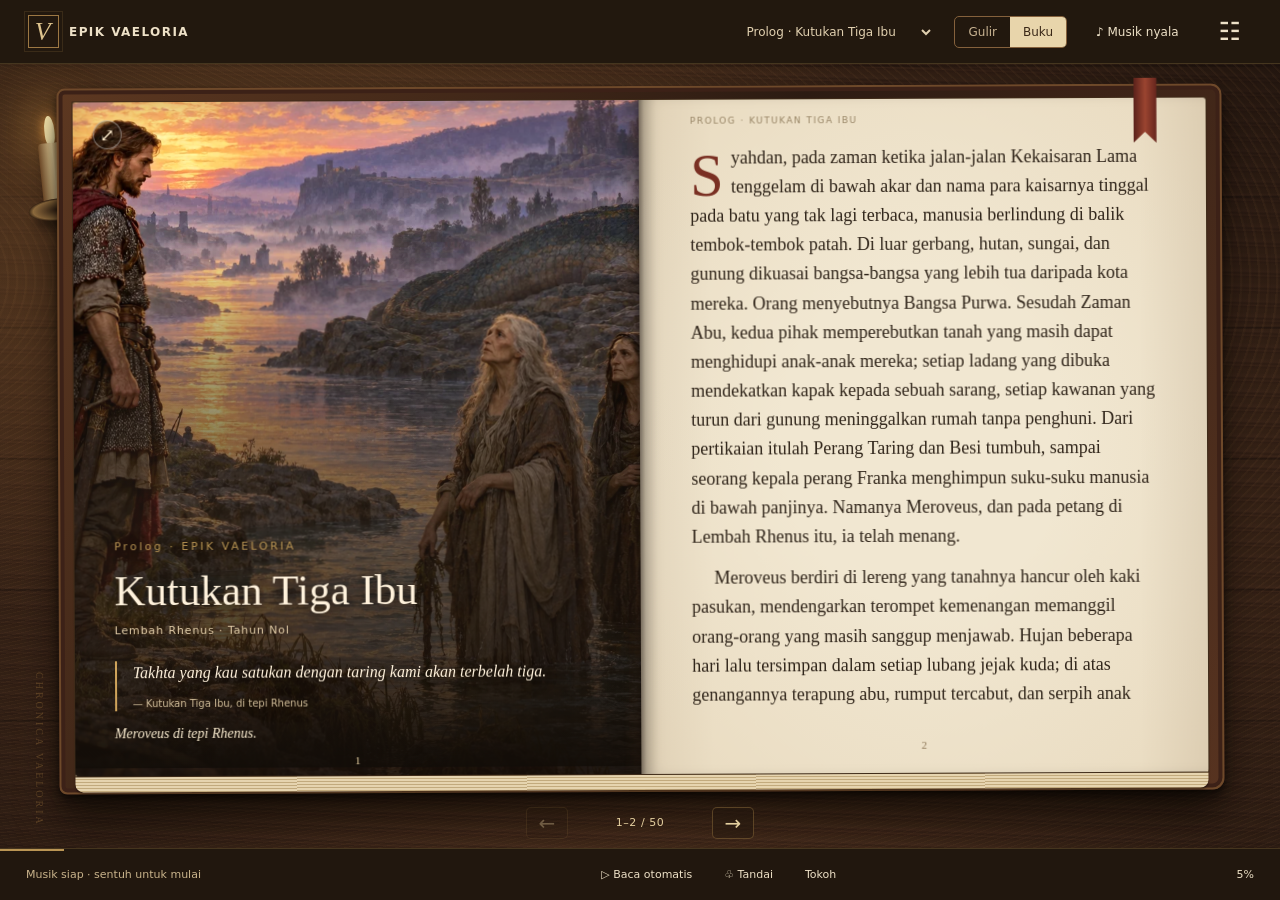
==== commit f03a3718: "Tulis ulang dua bab dan hadirkan buku 3D di atas meja Gunakan satu pembaca Markdown/JSON, epigraf, s" ====
--- a/dashboard.html
+++ b/dashboard.html
@@ -1,592 +1 @@
-<!doctype html><html lang="id"><head><meta charset="utf-8"><meta name="viewport" content="width=device-width,initial-scale=1"><meta name="theme-color" content="#4c3b65"><meta name="description" content="Dashboard pembaca Epik Vaeloria: ruang baca, musik adegan, penanda, dan pengaturan tampilan."><title>Beranda · Epik Vaeloria</title><style>
-:root{color-scheme:light;--bg:#eeebf7;--panel:#fffdfc;--panel2:#e6e1f1;--ink:#302b43;--soft:#665e78;--line:#d8d0e6;--gold:#83552e;--accent:#9e68b4;--font:20px;font-family:"Segoe UI",system-ui,sans-serif}
-*{box-sizing:border-box}[hidden]{display:none!important}html{scroll-behavior:smooth;scroll-padding-top:80px}body{margin:0;background:var(--bg);color:var(--ink)}body.sepia{color-scheme:light;--bg:#efe4d3;--panel:#fff7e9;--panel2:#f0dfc5;--ink:#463326;--soft:#765d4c;--line:#d8c4a5;--gold:#83532c;background:radial-gradient(ellipse at 90% 0,#eed3c0,transparent 55%),var(--bg)}
-button,a,input,select{touch-action:manipulation}button{cursor:pointer;font:inherit}button:disabled{opacity:.6;cursor:wait}a{color:inherit;text-decoration:none}button,input,select{outline-offset:5px}:focus-visible{outline:2px solid var(--gold)}.sans,button,nav,label,small,.eyebrow,.meta{font-family:system-ui,sans-serif}.eyebrow{font-size:10px;text-transform:uppercase;letter-spacing:.23em;color:var(--gold)}.muted{color:var(--soft)}.skip{position:fixed;top:-60px;left:10px;z-index:50;background:var(--gold);color:#111;padding:12px}.skip:focus{top:10px}
-.sidebar{width:220px;position:fixed;inset:0 auto 0 0;background:var(--panel);border-right:1px solid var(--line);padding:35px 22px;z-index:15;display:flex;flex-direction:column}.mark{font-size:30px;letter-spacing:.15em;text-align:center;color:var(--gold)}.brand{text-align:center;display:block;font-size:18px;letter-spacing:.12em;margin:9px 0 44px}.sidecaption{font:9px system-ui;letter-spacing:.18em;color:var(--soft);text-transform:uppercase;margin-bottom:15px}nav{display:grid;gap:8px}.navbutton{display:flex;align-items:center;gap:12px;border:1px solid transparent;background:transparent;padding:13px 12px;border-radius:4px;color:var(--soft);font-size:12px;text-align:left}.navbutton[aria-current=page]{color:var(--ink);background:var(--panel2);border-color:var(--line)}.navbutton span:first-child{width:20px;font-size:16px;color:var(--gold)}.sidebarfooter{margin-top:auto;padding-top:20px;font:10px/1.8 system-ui;color:var(--soft)}.sidebarfooter a{color:var(--gold)}.mobile-menu{display:none}
-.app{margin-left:220px;padding-bottom:120px}.topbar{padding:22px 5%;display:flex;align-items:center;justify-content:space-between;border-bottom:1px solid var(--line);gap:15px}.breadcrumb{font:11px system-ui;color:var(--soft)}.breadcrumb strong{color:var(--ink);font-weight:500}.topstate{font:9px system-ui;text-transform:uppercase;letter-spacing:.15em;color:var(--gold)}.content{max-width:1180px;padding:34px 5%;margin:auto}.hero{position:relative;overflow:hidden;isolation:isolate;min-height:450px;border:1px solid #635336;border-radius:7px;background:#15140f;color:#f2eadb;display:flex;align-items:center}.hero-art{position:absolute;inset:-20px;z-index:-3;background:linear-gradient(90deg,#10100ff2,#10100f6b),url("https://raw.githubusercontent.com/Daniel100703/Epik-Vaeloria/main/assets/img/konsep-beranda.webp") center/cover;animation:breathe 22s ease-in-out infinite alternate}.hero:after{content:"";position:absolute;inset:0;z-index:-2;background:linear-gradient(0deg,#10100fdc,transparent 60%)}.herotext{padding:55px 6%;max-width:700px}.hero h1{font-size:clamp(42px,5.4vw,74px);font-weight:400;line-height:1.06;letter-spacing:-.035em;margin:23px 0}.hero h1 em{font-weight:400;color:#d4ba82}.hero p{font-size:16px;line-height:1.8;color:#d2c8b6;max-width:440px}.actions{display:flex;gap:12px;flex-wrap:wrap;margin-top:25px}.primary,.secondary{border-radius:4px;padding:12px 18px;font-size:12px}.primary{background:var(--gold);color:#15130e;border:1px solid var(--gold)}.hero .primary{background:#c8ac71;border-color:#c8ac71;color:#15130e}.secondary{color:var(--ink);background:transparent;border:1px solid var(--line)}.hero .secondary{color:#eee4d0;border-color:#79613f}.sparks{position:absolute;inset:0;pointer-events:none;z-index:-1;overflow:hidden}.sparks i{position:absolute;width:2px;height:2px;background:#e7c98e;border-radius:50%;box-shadow:0 0 8px #e7c98e;bottom:-10px;left:var(--x);opacity:0;animation:drift var(--d) linear infinite;animation-delay:var(--delay)}
-@keyframes breathe{to{transform:scale(1.045)}}@keyframes drift{15%{opacity:.7}85%{opacity:.2}to{transform:translate(25px,-500px);opacity:0}}
-.sectionhead{display:flex;justify-content:space-between;align-items:end;gap:20px;margin:35px 0 20px}.sectionhead h2{font-size:28px;font-weight:400;margin:8px 0 0}.sectionhead p{font:12px/1.7 system-ui;color:var(--soft);max-width:340px;margin:0}.tiles{display:grid;grid-template-columns:repeat(3,1fr);gap:16px}.tile{background:var(--panel);border:1px solid var(--line);border-radius:6px;padding:25px;text-align:left;color:var(--ink);display:block;min-height:180px}.tile:hover{border-color:var(--gold)}.tile .symbol{font-size:25px;color:var(--gold)}.tile h3{font:23px Georgia;margin:22px 0 12px}.tile p{font:12px/1.8 system-ui;color:var(--soft);margin:0}.smallnote{font:11px/1.8 system-ui;color:var(--soft);margin-top:20px}.resume{display:flex;align-items:center;justify-content:space-between;gap:20px;padding:20px 24px;background:var(--panel);border:1px solid var(--line);margin-top:20px;border-radius:5px}.resume strong{font-size:18px;font-weight:400}.resume small{display:block;color:var(--soft);margin-top:7px}
-.page-title{font-size:42px;font-weight:400;margin:14px 0 20px}.toolbar{position:sticky;top:0;z-index:8;display:flex;align-items:center;justify-content:space-between;gap:10px;padding:14px 0;background:var(--bg);border-block:1px solid var(--line);flex-wrap:wrap}.tools{display:flex;gap:7px;align-items:center}.tool{background:var(--panel);color:var(--ink);border:1px solid var(--line);border-radius:4px;padding:9px 12px;font:11px system-ui}.tool[aria-pressed=true]{border-color:var(--gold);color:var(--gold)}.progress{height:2px;background:var(--line);position:sticky;top:68px;z-index:9}.progress i{display:block;width:0;height:100%;background:var(--gold)}
-article{max-width:690px;margin:45px auto 0}.reader-intro{font-size:var(--font);line-height:1.9;color:var(--soft);padding-bottom:28px;border-bottom:1px solid var(--line)}.scene{padding:60px 10px;border-bottom:1px solid var(--line);min-height:60vh}.scene h3{font-weight:400;font-size:clamp(28px,3vw,36px);margin:20px 0}.scene p{font-size:var(--font);line-height:1.95;color:var(--ink)}.scene.active .eyebrow{color:var(--accent)}.scene.active{background:linear-gradient(90deg,#c8ac7105,transparent);border-bottom-color:var(--accent)}
-.focus-exit{display:none;position:fixed;top:12px;right:20px;z-index:30}.focus .sidebar,.focus .topbar{display:none}.focus .app{margin-left:0}.focus .content{max-width:900px}.focus .player{left:0}.focus .focus-exit{display:block}
-.musicgrid{display:grid;grid-template-columns:repeat(4,1fr);gap:14px}.track{display:flex;flex-direction:column;text-align:left;min-height:190px;border:1px solid var(--line);border-radius:5px;background:var(--panel);color:var(--ink);padding:21px 18px}.track[aria-pressed=true]{border-color:var(--accent)}.track .tag{font:9px system-ui;text-transform:uppercase;letter-spacing:.15em;color:var(--gold);margin-bottom:24px}.track strong{font:21px/1.2 Georgia;margin-bottom:13px}.track small{font:11px/1.7 system-ui;color:var(--soft)}.track .tempo{font:10px system-ui;color:var(--gold);margin-top:auto;padding-top:17px}
-.settings{max-width:760px;display:grid;gap:16px}.setting{background:var(--panel);border:1px solid var(--line);border-radius:5px;display:flex;justify-content:space-between;align-items:center;gap:25px;padding:23px}.setting strong{font-size:20px;font-weight:400}.setting p{font:11px/1.7 system-ui;color:var(--soft);margin:8px 0 0}.setting select{background:var(--bg);color:var(--ink);border:1px solid var(--line);padding:10px;border-radius:4px;font:12px system-ui}.setting input[type=checkbox]{width:20px;height:20px;accent-color:var(--gold)}
-.player{position:fixed;z-index:20;left:220px;right:0;bottom:0;display:grid;grid-template-columns:1fr auto 1fr;gap:20px;align-items:center;background:var(--panel);border-top:1px solid var(--line);padding:16px 4%}.now{min-width:0}.now strong{display:block;white-space:nowrap;overflow:hidden;text-overflow:ellipsis;font-size:17px;font-weight:400}.now small{font:10px system-ui;color:var(--soft);display:block;margin-top:6px}.transport{display:flex;align-items:center;gap:8px}.mix{justify-self:end;display:flex;align-items:center;gap:10px}.mix label{font:10px system-ui;color:var(--soft)}input[type=range]{accent-color:var(--gold);width:100px}.toast{position:fixed;z-index:40;bottom:110px;left:50%;transform:translateX(-50%);max-width:min(90vw,540px);background:var(--panel2);color:var(--ink);border:1px solid var(--gold);padding:13px 19px;border-radius:5px;font:12px/1.7 system-ui}.no-motion *,.no-motion *:before,.no-motion *:after{animation:none!important;transition:none!important;scroll-behavior:auto!important}
-@media(max-width:1100px){.musicgrid{grid-template-columns:repeat(2,1fr)}.tiles{grid-template-columns:1fr}.tile{min-height:0}.tile h3{margin-top:15px}.player{grid-template-columns:1fr auto}.mix{display:none}.sidebar{width:185px;padding-inline:15px}.app{margin-left:185px}.player{left:185px}}
-@media(max-width:700px){.sidebar{position:static;width:auto;padding:15px 5%;display:block;border-right:0;border-bottom:1px solid var(--line)}.brand{margin:0;text-align:left;font-size:19px}.mark,.sidecaption,.sidebarfooter{display:none}.mobile-menu{display:block;position:absolute;right:5%;top:11px}nav{display:none;margin-top:20px;grid-template-columns:repeat(2,1fr)}.sidebar.open nav{display:grid}.app{margin-left:0}.topbar{padding-block:17px}.topstate{display:none}.content{padding:25px 5%}.hero{min-height:410px}.herotext{padding:35px 7%}.hero h1{font-size:46px}.hero p{font-size:15px}.sectionhead{display:block}.sectionhead p{margin-top:13px}.player{left:0;padding:14px 5%;gap:10px}.now strong{font-size:15px}.player .primary{padding:10px 14px}.now small{font-size:9px}.toolbar{gap:8px}.tools{flex-wrap:wrap}.tool{padding:9px}.page-title{font-size:34px}.setting{padding:19px;gap:14px}.setting strong{font-size:18px}.scene{min-height:66vh;padding-top:40px}.resume{align-items:start;flex-direction:column}.focus .content{padding-top:55px}.toast{bottom:100px}.track strong{font-size:19px}}
-@media(prefers-reduced-motion:reduce){html{scroll-behavior:auto}*,*:before,*:after{animation:none!important;transition:none!important}}
-
-@media(max-width:1100px){.mix{display:flex;grid-column:1/-1;justify-self:stretch;justify-content:center;border-top:1px solid var(--line);padding-top:10px}.app{padding-bottom:175px}.toast{bottom:155px}}
-
-/* Senja: a brighter reading surface with a cinematic violet shell. */
-body{background:radial-gradient(ellipse at 95% 5%,#e9d7ee,transparent 40%),radial-gradient(ellipse at 30% 70%,#dceceb,transparent 45%),var(--bg)}h1,h2,h3,article,.now strong{font-family:Georgia,"Times New Roman",serif}button,a,input,select{outline-offset:5px}:focus-visible{outline:3px solid #a469be}.primary{background:linear-gradient(110deg,#b43e69,#8150aa);border:1px solid #b66aa7;color:white;border-radius:12px;font-weight:600;box-shadow:0 5px 15px #81376625;transition:filter .2s,transform .2s}.primary:hover{filter:brightness(1.1);transform:translateY(-1px)}.secondary,.tool{border-radius:11px}.eyebrow{font-weight:650;letter-spacing:.19em}.skip{background:#8150a8;color:white;border-radius:10px}.player{box-shadow:0 -10px 35px #50396814}input[type=range]{accent-color:#8a529f}
-.sidebar{background:radial-gradient(ellipse at 20% 0,#69517c,transparent 55%),linear-gradient(160deg,#3c355b,#29364e);border-right-color:#ffffff20;color:#f7f0fa;padding:32px 21px}
-.mark{width:58px;height:58px;border:1px solid #e8be8d88;border-radius:18px;margin:0 auto;display:grid;place-items:center;font:31px Georgia;color:#f3ca92;box-shadow:0 0 32px #c79dd31c;transform:rotate(-6deg)}
-.brand{font:600 17px/1.4 Georgia;letter-spacing:.14em;margin:14px 0 42px;background:none;border:0;color:#fff7ed;padding:0}
-.sidecaption{color:#c6bfd8;margin-inline:12px}.navbutton{border-radius:12px;color:#ded9ea;transition:background .2s,transform .2s}.navbutton:hover{background:#ffffff0e;transform:translateX(2px)}.navbutton[aria-current=page]{color:#fff;background:linear-gradient(110deg,#9774b865,#bd789647);border-color:#c5a4d359;box-shadow:0 5px 18px #16102a24}.navbutton span:first-child{color:#f4cd9e}.sidebarfooter{color:#d0c8de}.sidebarfooter a{color:#f2ce9e}
-.topbar{padding-block:18px;background:var(--panel)}.breadcrumb strong{font-weight:600}.topstate{display:flex;align-items:center;gap:16px;font-size:10px;color:var(--soft);letter-spacing:.04em;text-transform:none}.theme-cycle{font:11px system-ui;border:1px solid var(--line);border-radius:20px;padding:8px 12px;color:var(--ink);background:var(--panel2)}.content{max-width:1320px;padding:32px 4.5%}
-.hero{min-height:430px;border-color:#b79cbb;border-radius:24px;background:#46334f;color:#fff9f3;box-shadow:0 20px 45px #5b3b6d24}
-.hero-art{inset:-12px;background:linear-gradient(90deg,#382e50f2 0%,#513747bf 35%,#4632491c 68%),url("https://raw.githubusercontent.com/Daniel100703/Epik-Vaeloria/main/assets/img/konsep-beranda.webp") 60% center/cover;filter:saturate(1.23) brightness(1.16)}
-.hero:after{background:linear-gradient(0deg,#48324c68,transparent 55%)}.herotext{padding:40px 5%;max-width:690px}.hero h1{font-size:clamp(38px,4.5vw,62px);max-width:610px;margin:20px 0}.hero h1 em{color:#ffd5ae}.hero .eyebrow{color:#f8d7b4}.hero p{color:#f2e5f0;font:15px/1.8 "Segoe UI",system-ui;max-width:430px}.hero .primary{background:linear-gradient(110deg,#b43e69,#8150aa);border-color:#b66aa7;color:white}.hero .secondary{background:#46315260;color:#fff6ec;border-color:#dcc0d475}.genres{display:flex;gap:8px;flex-wrap:wrap;margin-top:23px}.genres span{font:9px system-ui;letter-spacing:.08em;color:#fff1e5;border:1px solid #ebc9da66;border-radius:20px;padding:6px 11px;background:#49334b40}
-.tile,.resume,.setting{border-radius:18px;box-shadow:0 8px 25px #4e35620a}.tile{transition:transform .2s,box-shadow .2s;min-height:175px}.tile:nth-child(1){background:linear-gradient(145deg,#eee4fa,#fffdfc)}.tile:nth-child(2){background:linear-gradient(145deg,#f6dfe5,#fffdfc)}.tile:nth-child(3){background:linear-gradient(145deg,#dcf0ed,#fffdfc)}.tile:hover{transform:translateY(-3px);box-shadow:0 12px 25px #70458519;border-color:#b198c5}.tile .symbol{color:#82509c}.tile:nth-child(2) .symbol{color:#ae4d75}.tile:nth-child(3) .symbol{color:#31796e}
-.toolbar{background:var(--bg);padding:14px 0}.tool[aria-pressed=true]{border-color:#a77abc;color:var(--ink);background:var(--panel2)}.progress{height:3px;top:69px}.progress i{background:linear-gradient(90deg,#b85480,#8b5aab)}
-article{max-width:780px;margin-top:28px;padding:22px clamp(22px,4vw,48px);background:var(--panel);border:1px solid var(--line);border-radius:22px;box-shadow:0 12px 34px #4e356210}.reader-intro{font-size:calc(var(--font) - 1px)}.scene{padding:48px 0;min-height:49vh}.scene.active{background:none;border-bottom-color:#a77abc}.scene.active .eyebrow{color:var(--gold)}.scene:last-child{border-bottom:0}.scene h3{line-height:1.25}
-.track{border-radius:16px;border-top:4px solid #a482bf;box-shadow:0 7px 22px #4e356209;transition:transform .2s,box-shadow .2s}.track:nth-child(4n+2){border-top-color:#d78c9e}.track:nth-child(4n+3){border-top-color:#6ca79e}.track:nth-child(4n){border-top-color:#7f9cce}.track:hover{transform:translateY(-3px);box-shadow:0 12px 25px #70458519}.track[aria-pressed=true]{border-color:#9768b0;box-shadow:0 0 0 2px #a77abc28;background:var(--panel2)}.track .tag{color:var(--soft)}.track .tempo{color:var(--soft)}
-.setting strong{font:19px Georgia,serif}.setting select{border-radius:10px}.toast{border-radius:12px}.now strong{font-size:18px}
-body.night{color-scheme:dark;--bg:#20283f;--panel:#2c3650;--panel2:#374460;--ink:#f4eef8;--soft:#cdc9df;--line:#4c5774;--gold:#f0c28c;background:radial-gradient(ellipse at 90% 0,#4c375b,transparent 55%),var(--bg)}
-body.sepia{color-scheme:light;--bg:#efe4d3;--panel:#fff7e9;--panel2:#f0dfc5;--ink:#463326;--soft:#765d4c;--line:#d8c4a5;--gold:#83532c;background:radial-gradient(ellipse at 90% 0,#eed3c0,transparent 55%),var(--bg)}
-body.night .tile:nth-child(1){background:linear-gradient(145deg,#4b3c65,#2c3650)}body.night .tile:nth-child(2){background:linear-gradient(145deg,#674151,#2c3650)}body.night .tile:nth-child(3){background:linear-gradient(145deg,#32575b,#2c3650)}body.night .tile .symbol{color:#e3baf5}body.night .tile:nth-child(2) .symbol{color:#ffbbc9}body.night .tile:nth-child(3) .symbol{color:#a3e4d9}body.sepia .tile{background:var(--panel)}
-@media(max-width:1100px){.sidebar{width:185px;padding-inline:15px}.app{margin-left:185px}.player{left:185px}.tile{min-height:0}.topstate .descriptor{display:none}}
-@media(max-width:700px){.sidebar{position:static;width:auto;padding:15px 5%}.brand{font-size:17px;text-align:left;margin:0;line-height:1.25}.mark{display:none}.app{margin-left:0}.player{left:0}.topbar{padding:14px 5%}.topstate{display:flex;flex-shrink:0}.breadcrumb{font-size:10px}.content{padding:24px 5%}.hero{min-height:440px;border-radius:20px}.herotext{padding:34px 7%}.hero h1{font-size:38px}.hero-art{background-position:57% center}.hero p{font-size:14px}.tile{padding:22px}.page-title{font-size:34px}.scene{min-height:49vh;padding:38px 0}.setting{padding:19px}.setting strong{font-size:18px}.now strong{font-size:15px}.resume{align-items:start}.focus .content{padding-top:55px}.toast{bottom:155px}}
-@media(max-width:380px){.hero h1{font-size:34px}.theme-cycle{padding:8px}.setting{flex-wrap:wrap}.musicgrid{gap:10px}}
-@media(prefers-reduced-motion:reduce){html{scroll-behavior:auto}*,*:before,*:after{animation:none!important;transition:none!important}}
-
-[data-heading]:focus{outline:none}.resume .eyebrow{display:block;margin-bottom:8px}.resume strong{display:block}.progress{top:var(--toolbar-height,68px)}
-
-/* Reading modes: flowing text or a paginated storybook. */
-.read-controls{display:flex;gap:12px;align-items:center;justify-content:space-between;flex-wrap:wrap;margin:0 0 22px;padding:16px;border:1px solid var(--line);border-radius:16px;background:var(--panel)}
-.mode-switch{display:flex;gap:5px;padding:4px;background:var(--panel2);border-radius:12px}
-.mode-switch button{font:12px system-ui;padding:10px 13px;border:1px solid transparent;border-radius:9px;background:none;color:var(--ink)}
-.mode-switch button[aria-pressed=true]{background:var(--panel);border-color:var(--line);box-shadow:0 3px 9px #3e284b12}
-.auto-controls{display:flex;gap:10px;align-items:center;flex-wrap:wrap}.auto-controls label{font:11px system-ui;color:var(--soft)}.auto-controls input{width:85px}.auto-controls output{font:11px system-ui;min-width:78px;color:var(--soft)}.auto-controls .tool[aria-pressed=true]{background:#8452a4;color:#fff;border-color:#8452a4}
-.reading-status{min-height:1.5em;font:11px/1.6 system-ui;color:var(--soft);margin:-8px 0 18px}
-.book-shell{position:relative}.book-header,.book-navigation{display:none}
-.book-mode{--paper:#fff4df;--paper-shade:#e3cba5;--book-ink:#463325;--book-soft:#79634c;--book-rule:#c9ab7b;max-width:1100px;margin:24px auto 0;padding:20px 12px 12px;background:linear-gradient(115deg,#503b5a,#342d48);border:1px solid #91749b;border-radius:12px 20px 20px 12px;box-shadow:0 24px 45px #39264027,4px 5px 0 #987158,7px 8px 0 #d6c2a0}
-.book-mode .book-header{display:flex;justify-content:space-between;align-items:center;padding:0 15px 17px;gap:14px;color:#f5ddba;font:10px/1.5 system-ui;letter-spacing:.14em;text-transform:uppercase}
-.book-mode .book-viewport{position:relative;overflow:hidden;height:clamp(420px,65vh,680px);padding:42px 32px 38px;background:linear-gradient(90deg,#c5a97c15,transparent 5%,transparent 95%,#c5a97c26),var(--paper);border:1px solid #b39164;border-radius:4px 8px 8px 4px;touch-action:pan-y pinch-zoom;color:var(--book-ink)}
-.book-mode.two-pages .book-viewport{background:linear-gradient(90deg,transparent 46%,#8b663412 49.2%,#70573548 50%,#fff8ea77 50.6%,transparent 54%),var(--paper)}
-.book-mode .book-viewport:before,.book-mode .book-viewport:after{content:"◆";position:absolute;z-index:2;left:20px;right:20px;text-align:center;color:var(--book-rule);font:13px Georgia;pointer-events:none;background:linear-gradient(90deg,var(--book-rule),var(--book-rule)) center/95% 1px no-repeat}
-.book-mode .book-viewport:before{top:17px}.book-mode .book-viewport:after{bottom:13px}
-.book-mode article{margin:0;padding:0;border:0;border-radius:0;box-shadow:none;background:none;color:var(--book-ink);width:100%;max-width:none;height:100%;column-fill:auto;column-gap:64px;column-width:var(--column-width,320px);column-count:var(--visible-pages,1);overflow:visible;transition:transform .45s cubic-bezier(.22,.65,.2,1);will-change:transform}
-.book-mode article.reflowing{transition:none}
-.book-mode .reader-intro{color:var(--book-soft);border-bottom:0;line-height:1.85;font-size:var(--font);padding:20px 0 0;margin:0}
-.book-mode .reader-intro:before{content:"Epik Vaeloria";display:block;color:var(--book-ink);font:italic 33px/1.2 Georgia;text-align:center;margin:18px 0 28px}
-.book-mode .scene{min-height:0;padding:0;margin:0;border:0;background:none;break-before:column}
-.book-mode .scene .eyebrow{display:block;color:var(--book-soft);font-size:9px;padding:4px 0 0;line-height:1.6}
-.book-mode .scene h3{font-size:clamp(25px,2.8vw,32px);color:var(--book-ink);margin:16px 0 24px;break-after:avoid}
-.book-mode .scene p{font-size:var(--font);line-height:1.85;color:var(--book-ink);orphans:3;widows:3;hyphens:auto}
-.book-mode .scene p:first-of-type:first-letter{float:left;font:3.3em/.85 Georgia;margin:7px 7px 0 0;color:#855529}
-.book-mode .book-navigation{display:flex;justify-content:space-between;align-items:center;gap:12px;padding:15px 9px 4px;color:#f6e6cd}
-.book-navigation .page-label{font:12px system-ui;text-align:center}.book-navigation .page-label small{display:block;font:10px system-ui;color:#d9c2d9;margin-top:5px}
-.book-navigation button{background:#ffffff10;color:#fff1dc;border:1px solid #c9a8d050}.book-navigation button:disabled{opacity:.35;cursor:default}
-.auto-progress{height:2px;max-width:130px;background:#ffffff24;margin:8px auto 0;overflow:hidden}.auto-progress i{display:block;background:#edc093;width:0;height:100%}
-body.night .book-mode{--paper:#30374b;--paper-shade:#252c40;--book-ink:#f2e8d9;--book-soft:#d0c5b9;--book-rule:#9d8b73}
-body.night .book-mode .scene p:first-of-type:first-letter{color:#efc68d}
-body.night .book-mode.two-pages .book-viewport{background:linear-gradient(90deg,transparent 47%,#0f152846 50%,transparent 54%),var(--paper)}
-.book-viewport:focus-visible{outline:3px solid #c39dd9;outline-offset:6px}
-@media(max-width:700px){.read-controls{padding:12px;gap:14px}.mode-switch{width:100%}.mode-switch button{flex:1}.auto-controls{gap:9px}.auto-controls output{min-width:65px}.book-mode{padding:14px 7px 8px;margin-top:20px}.book-mode .book-header{font-size:8px;padding:0 7px 13px;letter-spacing:.08em}.book-mode .book-viewport{height:clamp(440px,66svh,620px);padding:37px 24px 34px}.book-mode article{column-gap:48px}.book-mode .scene p{line-height:1.8}.book-mode .book-navigation{padding-inline:3px;gap:8px}.book-navigation button{font-size:10px;padding:10px 9px}.book-navigation .page-label{font-size:11px}.book-navigation .page-label small{font-size:9px}.book-mode .reader-intro:before{font-size:29px}.reading-status{font-size:10px}}
-
-
-.book-mode .book-viewport{height:clamp(300px,calc(100svh - var(--toolbar-height,68px) - var(--player-height,90px) - 150px),680px)}#auto-stop{white-space:nowrap;background:#8452a4;color:white;border-color:#8452a4}
-
-.book-navigation button{flex:0 0 auto;white-space:nowrap}.book-navigation .page-label{flex:1;min-width:0}.book-navigation .page-label small{line-height:1.5}@media(max-width:700px){.book-navigation button{padding:10px 7px;font-size:9px}}
-
-/* Illustrated ensemble edition. Artwork remains readable in both layouts. */
-.chapter-nav{display:flex;gap:10px;flex-wrap:wrap;margin:18px 0}.chapter-nav a{padding:12px 16px;border:1px solid var(--line);background:var(--panel);border-radius:12px;font:13px system-ui}.chapter-nav a[aria-current=page]{background:var(--panel2);border-color:var(--gold)}
-.chapter-shelf{display:grid;grid-template-columns:1fr 1fr;gap:20px;margin:24px 0}.chapter-card{overflow:hidden;border:1px solid var(--line);background:var(--panel);border-radius:18px}.chapter-card img{width:100%;aspect-ratio:3/2;object-fit:cover;display:block}.chapter-card div{padding:22px}.chapter-card h3{font:26px Georgia;margin:8px 0}.chapter-card p{font:13px/1.8 system-ui;color:var(--soft)}
-.story-plate{margin:26px 0 34px;break-inside:avoid}.art-open{padding:0;display:block;width:100%;border:0;background:transparent;border-radius:12px;overflow:hidden}.story-plate img{display:block;width:100%;height:auto;aspect-ratio:3/2;object-fit:contain;border-radius:12px;transition:transform .6s}.art-open:hover img{transform:scale(1.015)}.story-plate figcaption{font:12px/1.7 system-ui;color:var(--soft);margin-top:10px}.story-plate figcaption span{font-size:10px;opacity:.8}
-.cast-panel{margin:32px 0;padding:24px;background:var(--panel);border:1px solid var(--line);border-radius:20px}.cast-panel h2{font:28px Georgia;margin:10px 0}.cast-grid{display:grid;grid-template-columns:repeat(3,minmax(0,1fr));gap:18px;margin-top:24px}.cast-card{border:1px solid var(--line);border-radius:14px;overflow:hidden;background:var(--panel)}.cast-card summary{cursor:pointer;list-style:none}.cast-card summary::-webkit-details-marker{display:none}.portrait{display:block;aspect-ratio:1;background-repeat:no-repeat}.cast-card strong,.cast-card summary>span:not(.portrait),.cast-card small{display:block;margin:10px 14px}.cast-card strong{font:22px Georgia}.cast-card summary>span:not(.portrait),.cast-card small{font:11px/1.6 system-ui;color:var(--soft)}.cast-card p{font:13px/1.8 system-ui;margin:12px 14px 20px}.scene-index{padding:18px;border:1px solid var(--line);border-radius:12px;margin-bottom:20px;background:var(--panel)}.scene-index summary{cursor:pointer;font:13px system-ui}.scene-index ol{columns:2;padding-left:22px;line-height:2;font:13px/2 system-ui}.scene-index a{text-decoration:underline;text-underline-offset:3px}
-.book-mode .story-plate{margin:12px 0;break-inside:avoid;max-height:100%}.book-mode .story-plate img{height:clamp(110px,24svh,240px);width:100%;object-fit:contain}.book-mode .story-plate figcaption{font-size:10px;color:var(--book-soft)}.book-mode .story-plate figcaption span{display:none}.book-mode blockquote{margin:20px 0;font:italic var(--font)/1.7 Georgia;color:var(--book-ink)}
-.art-dialog{border:1px solid var(--line);border-radius:18px;padding:12px;background:var(--panel);color:var(--ink);width:min(1100px,96vw);max-height:94svh}.art-dialog::backdrop{background:#181327dc}.art-dialog img{display:block;max-width:100%;max-height:76svh;margin:12px auto;object-fit:contain}.art-dialog form{text-align:right}.art-dialog p{font:13px/1.6 system-ui;padding:0 12px}
-@media(max-width:700px){.chapter-shelf{grid-template-columns:1fr}.cast-grid{grid-template-columns:repeat(2,minmax(0,1fr));gap:12px}.cast-panel{padding:16px}.cast-card strong{font-size:19px}.scene-index ol{columns:1}.story-plate figcaption{font-size:11px}}
-</style></head><body>
-<a class="skip" href="#main">Langsung ke isi</a>
-<aside class="sidebar" id="sidebar"><div class="mark" aria-hidden="true">V</div><button class="brand" data-open="home" type="button">EPIK<br>VAELORIA</button><button class="tool mobile-menu" id="menu-toggle" type="button" aria-expanded="false" aria-controls="navigation">Menu</button><div class="sidecaption">Ruang pembaca</div><nav id="navigation" aria-label="Navigasi utama"><button class="navbutton" data-nav="home" aria-current="page" type="button"><span aria-hidden="true">⌂</span><span>Beranda</span></button><button class="navbutton" data-nav="read" type="button"><span aria-hidden="true">≡</span><span>Ruang baca</span></button><button class="navbutton" data-nav="music" type="button"><span aria-hidden="true">♫</span><span>Ruang musik</span></button><button class="navbutton" data-nav="settings" type="button"><span aria-hidden="true">⚙</span><span>Pengaturan</span></button></nav><div class="sidebarfooter">Pratinjau pengalaman membaca.<br>Prolog dan Bab 1 berilustrasi tersedia.<br><a href="https://github.com/Daniel100703/Epik-Vaeloria" target="_blank" rel="noopener">Proyek Epik Vaeloria ↗</a></div></aside>
-<button id="focus-exit" class="tool focus-exit" type="button">Keluar mode fokus · Esc</button>
-<div class="app"><header class="topbar"><div class="breadcrumb">EPIK VAELORIA / <strong id="view-label">Beranda</strong></div><div class="topstate"><span class="descriptor">Fantasi · Drama · Intrik politik</span><button class="theme-cycle" id="theme-cycle" type="button" aria-label="Ganti tema tampilan">◐ Senja</button></div></header><main id="main" class="content">
-<section id="panel-home"><div class="hero"><div class="hero-art" aria-hidden="true"></div><div class="sparks" aria-hidden="true"><i style="--x:5%;--d:11s;--delay:-0s"></i><i style="--x:11%;--d:13s;--delay:-1.7s"></i><i style="--x:17%;--d:15s;--delay:-3.4s"></i><i style="--x:23%;--d:17s;--delay:-5.1s"></i><i style="--x:29%;--d:19s;--delay:-6.8s"></i><i style="--x:35%;--d:11s;--delay:-8.5s"></i><i style="--x:41%;--d:13s;--delay:-10.2s"></i><i style="--x:47%;--d:15s;--delay:-11.9s"></i><i style="--x:53%;--d:17s;--delay:-13.6s"></i><i style="--x:59%;--d:19s;--delay:-15.299999999999999s"></i><i style="--x:65%;--d:11s;--delay:-17s"></i><i style="--x:71%;--d:13s;--delay:-18.7s"></i><i style="--x:77%;--d:15s;--delay:-20.4s"></i><i style="--x:83%;--d:17s;--delay:-22.099999999999998s"></i><i style="--x:89%;--d:19s;--delay:-23.8s"></i><i style="--x:95%;--d:11s;--delay:-25.5s"></i></div><div class="herotext"><span class="eyebrow">Ruang pembaca interaktif</span><h1>Kisah yang tinggal.<br>Dunia yang <em>bergerak.</em></h1><p>Dari tepian Rhenus sampai istana Basileon, sebuah wangsa dibentuk oleh kemenangan, keluarga, dan pilihan yang saling bertabrakan.</p><div class="genres"><span>FANTASY</span><span>DRAMA</span><span>INTRIK POLITIK</span></div><div class="actions"><button class="primary" data-open="read" type="button">Baca prolog</button><button class="secondary" data-open="music" type="button">Dengarkan musik</button></div></div></div>
-<div class="resume" id="resume-card" hidden><div><span class="eyebrow">Penanda terakhir</span><strong id="resume-title">Posisi bacaan</strong><small>Prolog · Kutukan Tiga Ibu</small></div><button class="primary" id="resume" type="button">Lanjut dari penanda</button></div>
-<div class="sectionhead"><div><span class="eyebrow">Pilih perjalananmu</span><h2 data-heading tabindex="-1">Satu ruang, banyak suasana</h2></div><p>Musik dapat terus mengalun saat berpindah menu. Semuanya bisa disesuaikan dari pemutar di bawah.</p></div><div class="tiles"><button class="tile" data-open="read" type="button"><span class="symbol" aria-hidden="true">≡</span><h3>Ruang baca</h3><p>Baca Kutukan Tiga Ibu: delapan adegan dengan iringan, penanda, dan mode buku.</p></button><button class="tile" data-open="music" type="button"><span class="symbol" aria-hidden="true">♫</span><h3>Musik ansambel</h3><p>Delapan suasana dan empat motif untuk didengarkan dari dashboard.</p></button><button class="tile" data-open="settings" type="button"><span class="symbol" aria-hidden="true">◐</span><h3>Nyaman dibaca</h3><p>Pilih Senja, Malam biru, atau Perkamen; atur tulisan dan gerakan sesuai kenyamanan.</p></button></div><p class="smallnote">Edisi berilustrasi berdasarkan Lorebook v4. Naskah dan rancangan wajah masih merupakan draf pertama.</p><div class="sectionhead"><div><span class="eyebrow">Novel ansambel berilustrasi</span><h2>Daftar bacaan</h2></div><p>Empat generasi. Banyak suara. Setiap bab mengikuti tokoh dan peristiwa yang sedang berlangsung.</p></div><div class="chapter-shelf"><a class="chapter-card" data-chapter-link aria-current="page" href="dashboard.html#read"><img src="assets/img/prolog-rhenus.webp" alt="Meroveus dan Tiga Ibu di Rhenus" width="1536" height="1024"><div><span class="eyebrow">Prolog · AM 0</span><h3>Kutukan Tiga Ibu</h3><p>Kemenangan Meroveus, sumpah Fafnaris, dan harga perdamaian bagi Ingund. Dua ilustrasi adegan.</p></div></a><a class="chapter-card" data-chapter-link href="bab-01.html#read"><img src="assets/img/bab01-sampul.webp" alt="Ansbert dan Chararic di ruang dewan" width="1536" height="1024"><div><span class="eyebrow">Bab 1 · AM 81</span><h3>Malam Dua Pintu</h3><p>Ansbert menunggu kabar keluarga. Chararic menuntut tempatnya. Eudoxia menghadapi dua pintu. Tiga ilustrasi adegan.</p></div></a></div></section>
-<section id="panel-read" hidden><nav class="chapter-nav" aria-label="Daftar bab"><a data-chapter-link aria-current="page" href="dashboard.html#read">Prolog · Kutukan Tiga Ibu</a><a data-chapter-link href="bab-01.html#read">Bab 1 · Malam Dua Pintu</a><a href="#chapter-cast">Tokoh bab ini ↓</a></nav><span class="eyebrow">Prolog · Lembah Rhenus · AM 0</span><h1 class="page-title" data-heading tabindex="-1">Kutukan Tiga Ibu</h1><details class="scene-index"><summary>Daftar adegan & sudut pandang</summary><ol><li><a href="#scene-0">I. Sesudah terompet</a></li><li><a href="#scene-1">II. Yang belum berlutut</a></li><li><a href="#scene-2">III. Tepi yang lain</a></li><li><a href="#scene-3">IV. Tiga suara</a></li><li><a href="#scene-4">V. Harga sebuah batas</a></li><li><a href="#scene-5">VI. Putri sungai</a></li><li><a href="#scene-6">VII. Saksi</a></li><li><a href="#scene-7">VIII. Ke darat</a></li></ol></details><div class="read-controls" aria-label="Cara membaca"><div class="mode-switch" role="group" aria-label="Mode baca"><button type="button" id="mode-scroll" aria-pressed="true">↕ Gulir ke bawah</button><button type="button" id="mode-book" aria-pressed="false">▤ Buku dongeng</button></div><div class="auto-controls"><button class="tool" id="auto-read" type="button" aria-pressed="false">Mulai otomatis</button><label for="read-speed">Kecepatan</label><input id="read-speed" type="range" min="1" max="5" step="1" value="3"><output id="read-speed-label" for="read-speed">Normal</output></div></div><p class="reading-status" id="reading-status" role="status" aria-live="polite">Gulir sendiri atau tekan Mulai otomatis.</p><div class="toolbar"><div class="tools"><button class="tool" id="font-less" type="button" aria-label="Perkecil huruf">A−</button><button class="tool" id="font-more" type="button" aria-label="Perbesar huruf">A+</button><button class="tool" id="bookmark" type="button">Tandai posisi</button><button class="tool" id="focus-button" type="button" aria-pressed="false">Mode fokus</button></div><div class="tools"><button class="tool" id="follow-button" type="button" aria-pressed="true">Musik adegan: aktif</button><span class="meta muted" id="progress-label">0%</span></div></div><div class="progress" id="read-progress" role="progressbar" aria-label="Kemajuan prolog" aria-valuemin="0" aria-valuemax="100" aria-valuenow="0"><i id="progress-fill"></i></div><div class="book-shell" id="book-shell"><div class="book-header" aria-hidden="true"><span>Epik Vaeloria</span><span>✦ Edisi buku dongeng ✦</span></div><div class="book-viewport" id="book-viewport" tabindex="0" role="region" aria-label="Isi bacaan"><article id="reader"><p class="reader-intro">Prolog · Lembah Rhenus · AM 0 · Edisi berilustrasi</p><section class="scene" data-mood="kehilangan" aria-labelledby="scene-0"><span class="eyebrow">Adegan 1 · Narator</span><h3 id="scene-0">I. Sesudah terompet</h3><figure class="story-plate"><button class="art-open" type="button" aria-label="Perbesar ilustrasi: Tiga suara di tepi Rhenus."><img src="assets/img/prolog-rhenus.webp" width="1536" height="1024" alt="Meroveus menghadapi Tiga Ibu di tepi Rhenus, dengan Fafnaris di kejauhan." decoding="async"></button><figcaption>Tiga suara di tepi Rhenus. <span>· Ketuk untuk memperbesar</span></figcaption></figure><p>Ketika terompet kemenangan dibunyikan, orang-orang yang masih hidup sedang mencari air.</p><p>Mereka turun ke Rhenus dengan tempurung, ketopong, dan kedua tangan yang gemetar. Sebagian berlutut terlalu lama. Sebagian memanggil nama yang tidak menjawab. Di lereng, panji-panji Franka berdiri miring di antara tombak patah; angin menggerakkannya dengan kelembutan yang terasa kurang ajar setelah segala yang terjadi.</p><p>Meroveus melewati seorang prajurit yang berusaha melepaskan sepatu kawannya. Tali kulit itu telah mengeras oleh lumpur.</p><p>“Ia masih hidup?” tanyanya.</p><p>Prajurit itu menengadah. Ada kerak darah di bawah hidungnya.</p><p>“Tidak, Tuanku.”</p><p>Tangannya berhenti bekerja.</p><p>Meroveus memandang sepatu tersebut. Jahitannya masih baik. Di kaki pemiliknya yang baru, kulit terbelah dan memperlihatkan kuku yang membiru.</p><p>“Ambillah,” katanya. “Lalu tutupi wajahnya.”</p><p>Ia berjalan sebelum orang itu sempat mengucapkan terima kasih.</p><p>Di belakangnya, bala manusia mulai bersorak. Seseorang meneriakkan namanya; seratus mulut menyambut, kemudian seribu. Meroveus mengangkat pedang agar mereka melihat bahwa ia belum mati. Baja itu masih menyimpan panas Anima. Di sepanjang alurnya, cahaya merah meredup perlahan, seperti bara yang enggan ditinggalkan.</p><p>Sorak bertambah keras.</p><p>Tidak seorang pun di lereng itu melihat betapa sulitnya ia menurunkan lengan.</p><p>Perang Taring dan Besi telah membawanya sampai ke lembah ini. Selama bertahun-tahun ia mendengar desa meminta tembok, ladang meminta penjaga, dan para kepala suku meminta kepala musuh mereka. Kini para kepala suku berdiri di bawah panjinya. Musuh mereka telah mundur.</p><p>Ia seharusnya merasa selesai.</p><p>Di tepi air, seorang perempuan memiringkan tubuh yang terlalu berat baginya. Meroveus menyerahkan pedangnya kepada pengawal dan membantu. Mereka membalikkan orang mati itu bersama-sama. Perempuan tersebut mengusap lumpur dari wajahnya, memeriksa, lalu menggeleng.</p><p>Bukan yang dicarinya.</p><p>Meroveus menunggu sesaat, seolah ada sesuatu yang dapat diberikan oleh kemenangannya. Perempuan itu telah beralih kepada tubuh berikutnya.</p></section><section class="scene" data-mood="perang" aria-labelledby="scene-1"><span class="eyebrow">Adegan 2 · Narator</span><h3 id="scene-1">II. Yang belum berlutut</h3><p>Fafnaris terbaring di antara batu-batu pecah.</p><p>Lindwurm tua itu tidak bersayap. Tubuhnya yang panjang mengikuti lekuk tanah, dan setiap tarikan napas mengangkat debu dari rerumputan yang hangus. Pada sisiknya tertinggal bekas pertempuran; pada mata yang terbuka, tidak ada permohonan.</p><p>Para prajurit berhenti jauh sebelum Meroveus berhenti.</p><p>“Tuanku,” seorang pengawal berbisik, “izinkan pemanah—”</p><p>“Turunkan busur.”</p><p>Perintah itu harus diulang sebelum tali-tali mengendur.</p><p>Meroveus mengambil kembali pedangnya. Ia tidak mengangkatnya. Di hadapannya, kepala naga bergeser sedikit, cukup untuk membuat orang-orang di belakang saling bertabrakan ketika mundur.</p><p>“Apakah engkau datang untuk menghabisi yang telah kalah?” tanya Fafnaris.</p><p>Suaranya rendah, serak oleh tanah dan usia. Meroveus merasakan getarnya di bawah telapak kaki.</p><p>“Aku datang untuk mengakhiri perang.”</p><p>“Manusia selalu mengatakan itu ketika mereka menang.”</p><p>Meroveus menatap lekuk lembah. Dari tempat ini, orang-orang yang mengambil air tampak sekecil burung di antara alang-alang.</p><p>“Jika aku membunuhmu, mereka akan meminta taringmu,” katanya. “Sesudah itu, mereka akan mencari anak-anak bangsamu untuk membuktikan bahwa mereka seberani aku.”</p><p>“Maka engkau mengenal pasukanmu.”</p><p>“Aku mengenal manusia.”</p><p>Keheningan tumbuh di antara keduanya. Meroveus tidak menyukai betapa mudah kalimat itu terdengar seperti pengakuan.</p><p>Ia menawarkan kehidupan dengan harga sumpah: Fafnaris akan tunduk kepada Takhta Singa. Bukan sekadar menyingkir dari lembah, bukan sekadar berhenti menyerang selama luka-lukanya sembuh. Sebuah ikatan yang dapat disebut di hadapan para kepala suku dan diwariskan bersama kekuasaan yang sedang dibangunnya.</p><p>Naga itu memejamkan mata. Untuk sesaat Meroveus mengira ia telah memilih mati.</p><p>“Tarik orang-orangmu dari yang terluka,” kata Fafnaris akhirnya.</p><p>Meroveus menoleh. Di kejauhan beberapa ujung tombak masih bergerak di antara tubuh Bangsa Purwa.</p><p>Ia mengirim pengawal dengan perintah yang tidak menyediakan ruang bagi penafsiran.</p><p>Barulah Fafnaris menundukkan kepala.</p><p>Sumpahnya diucapkan tanpa sorak. Meroveus mendengarkan setiap kata. Di belakang mereka, para prajurit mulai saling berpandangan, mencoba memahami apakah yang baru mereka saksikan adalah belas kasihan atau kemenangan yang lebih besar.</p></section><section class="scene" data-mood="purwa" aria-labelledby="scene-2"><span class="eyebrow">Adegan 3 · Narator</span><h3 id="scene-2">III. Tepi yang lain</h3><p>Menjelang petang, para tetua Purwa datang ke Rhenus.</p><p>Mereka tidak membawa panji putih. Mereka membawa yang terluka.</p><p>Meroveus memerintahkan sebuah jalan dibuka melalui barisan manusia. Para kepala suku memprotes: musuh dapat menyembunyikan senjata di bawah usungan; musuh dapat memanggil air; musuh tidak mengenal kehormatan manusia.</p><p>“Mereka mengenal kematian,” jawabnya. “Hari ini kita telah cukup memperkenalkannya.”</p><p>Di seberang jalan yang terbuka, ia melihat Ingund untuk pertama kali.</p><p>Putri itu berdiri dekat air. Ujung kainnya basah; di bagian kulit yang tersentuh cahaya petang, sisik halus memantulkan kilau sungai. Ia tidak menatap pedang Meroveus, juga tidak menundukkan kepala ketika orang-orang menyebut gelarnya. Perhatiannya tertuju pada usungan yang melewati kaki mereka.</p><p>Seorang anak di atas salah satu usungan menggenggam sepotong kain. Tangannya terbuka ketika para pembawa berhenti. Ingund membungkuk, mengembalikan kain itu ke genggamannya, kemudian menyuruh mereka terus berjalan dengan isyarat kecil.</p><p>Meroveus hendak berbicara. Seorang tetua telah masuk ke air sampai lutut dan mulai melantunkan panggilan.</p><p>Yang lain menyambut.</p><p>Ia tidak memahami bahasa mereka. Ia mengenali cara orang-orang mengucapkannya: dengan dada kosong, dengan kemarahan yang terlalu letih untuk berteriak. Di antara para prajurit manusia, seseorang menggumamkan doa kepada Sol. Seseorang lagi merapatkan jari pada gagang kapak.</p><p>Angin membawa asap ke arah sungai. Bendera-bendera mengendur.</p><p>Ketika Meroveus memandang kembali tepian yang dangkal, tiga perempuan telah berdiri di sana.</p><p>Ia tidak melihat mereka datang.</p></section><section class="scene" data-mood="purwa" aria-labelledby="scene-3"><span class="eyebrow">Adegan 4 · Narator</span><h3 id="scene-3">IV. Tiga suara</h3><p>Tiga Ibu berdiri di antara para tetua dan air yang lebih dalam.</p><p>Kelak, para prajurit akan berselisih tentang wajah mereka. Di lembah itu, pada saat itu, Meroveus hanya melihat tiga sosok yang tidak menyingkir ketika para pengawalnya merapat.</p><p>Ia mengangkat tangan, menghentikan orang-orangnya.</p><p>“Aku bersedia mendengar tuntutan kalian.”</p><p>Ibu yang pertama memandang pedangnya.</p><p>“Engkau telah mendengarnya sepanjang hari.”</p><p>Di belakang Meroveus, seorang kepala suku mendengus. Suara kecil itu terdengar sangat jelas.</p><p>“Ladang-ladang kami dibakar,” kata Meroveus. “Anak-anak kami hilang di perbatasan. Setiap musim dingin kami mengubur orang yang tidak pernah mengangkat senjata terhadap kalian.”</p><p>“Dan sekarang?” tanya Ibu yang kedua.</p><p>Meroveus tidak berpaling kepada usungan.</p><p>“Sekarang akan ada batas.”</p><p>“Siapa yang akan menjaganya?”</p><p>“Aku.”</p><p>Ibu yang ketiga mengamatinya lama sekali.</p><p>“Dan sesudahmu?”</p><p>Pertanyaan itu membuatnya teringat segala sesuatu yang belum dimilikinya: sebuah takhta yang diakui semua suku, hukum yang bertahan setelah pembuatnya mati, seorang putra yang kelak tidak perlu merebut kembali setiap jengkal tanah dengan pedang.</p><p>“Wangsaku,” jawabnya.</p><p>Salah seorang tetua Purwa menutup wajah dengan kedua tangan.</p><p>Lalu kutukan itu diucapkan.</p><blockquote>Takhta yang kau satukan dengan taring kami akan terbelah tiga.<br>Saudara akan menumpahkan darah saudara di setiap angkatanmu.<br>Dan di takhtamu sendiri, darah asing akan duduk memakai mahkotamu.</blockquote><p>Tidak ada petir yang membelah langit. Sungai tidak berhenti mengalir. Jauh di lereng, seorang yang terluka masih memanggil ibunya.</p><p>Meroveus mendengar panggilan itu di sela keheningan sesudah kata terakhir.</p><p>Pengawalnya maju setapak.</p><p>“Tuanku, penghinaan ini—”</p><p>“Tetap di tempatmu.”</p><p>Ia tidak tahu apakah orang-orangnya lebih takut kepada kutukan tersebut atau kepada kemungkinan bahwa ia mempercayainya.</p><p>Ia sendiri belum mempunyai jawaban.</p><p>Ketika asap bergeser, tepian itu kembali dipenuhi para tetua. Ketiga perempuan tadi tidak lagi tampak di antara mereka. Meroveus memandang ke hulu, kemudian ke hilir. Tidak ada jejak yang dapat diperintahkannya untuk diikuti.</p><p>Pedang di tangannya telah dingin.</p></section><section class="scene" data-mood="intrik" aria-labelledby="scene-4"><span class="eyebrow">Adegan 5 · Narator</span><h3 id="scene-4">V. Harga sebuah batas</h3><p>Perundingan dimulai dengan perselisihan tentang tempat duduk.</p><p>Para kepala suku menghendaki para tetua Purwa berdiri. Para tetua menolak memasuki lingkaran tombak. Meroveus akhirnya duduk di atas batu, masih mengenakan zirah yang berbau keringat, dan menyuruh semua orang yang ingin didengar mendekat.</p><p>Di sanalah batas-batas mulai disebut: hutan, rawa, gunung, dan laut tempat Bangsa Purwa akan menyingkir; tanah manusia yang tidak lagi boleh diserbu; larangan memburu mereka setelah perang usai.</p><p>Seorang kepala suku menyela pada kata terakhir.</p><p>“Bagaimana jika seekor dari mereka mengambil ternak kami?”</p><p>“Bagaimana jika orangmu mengambil anak kami?” balas seorang tetua.</p><p>Tangan-tangan kembali mencari senjata.</p><p>Meroveus menghantamkan sarung pedangnya ke batu.</p><p>“Jika setiap sengketa dijawab dengan satu kaum diburu, kita tidak sedang membuat perdamaian. Kita sedang memilih hari untuk perang berikutnya.”</p><p>Mereka terdiam. Ia mengetahui sebagian hanya diam karena pedangnya masih dekat.</p><p>Ingund mendengarkan dari tepi sungai. Sesekali ia membasahi tangan dan menyentuhkannya pada tengkuk. Gerakan itu kecil, hampir tersembunyi. Meroveus mulai menyadari betapa lama ia telah berada di darat.</p><p>“Engkau boleh mendekat ke air,” katanya.</p><p>“Aku sudah dekat.”</p><p>Ia tidak tahu apakah putri itu sedang menolaknya atau sekadar memberitahukan kenyataan.</p><p>Ketika pembicaraan beralih kepada jaminan, tidak seorang pun langsung menyebut kata perkawinan. Mereka berbicara tentang darah yang dipersatukan, rumah yang saling terikat, janji yang mempunyai tubuh untuk menanggungnya.</p><p>Meroveus melihat Ingund mengangkat wajah.</p><p>Barulah ia mengerti mengapa putri Ratu Merewyn berada di sana.</p></section><section class="scene" data-mood="kehilangan" aria-labelledby="scene-5"><span class="eyebrow">Adegan 6 · Narator</span><h3 id="scene-5">VI. Putri sungai</h3><p>Ingund meminta agar para pengawal menjauh.</p><p>Mereka memandang Meroveus. Ia memberi isyarat, dan untuk pertama kali sejak pagi, tidak ada orang bersenjata berdiri dalam jangkauan suaranya selain dirinya sendiri.</p><p>“Apakah ini kehendakmu?” tanyanya.</p><p>Putri itu melihat ke seberang sungai. Para pembawa usungan masih bekerja, kini diterangi obor.</p><p>“Jika aku mengatakan tidak, apakah pasukanmu akan pulang?”</p><p>Meroveus membuka mulut, lalu menutupnya kembali.</p><p>Ia dapat menjanjikan perlindungan. Ia dapat memerintahkan penghentian perburuan. Namun para kepala suku menuntut sesuatu yang dapat mereka lihat dan sebut kemenangan. Para tetua menuntut sesuatu yang lebih kuat daripada kemurahan hati seorang penakluk yang belum mempunyai mahkota.</p><p>Ingund mengamatinya memahami hal itu.</p><p>“Jangan menanyakan kehendakku hanya agar engkau dapat merasa telah memintanya.”</p><p>Kata-katanya tidak keras. Karena itulah Meroveus tidak dapat berlindung di balik kemarahan.</p><p>“Aku tidak akan menyerahkanmu kepada prajurit-prajuritku.”</p><p>“Aku tahu apa yang mereka minta.”</p><p>“Engkau akan menjadi istriku.”</p><p>Putri itu menunduk kepada air di sekeliling kakinya. Kilau sisiknya bergerak mengikuti riak.</p><p>“Dan sungai ini?”</p><p>“Tetap milik bangsamu.”</p><p>“Tuliskan itu sebelum engkau menuliskan namaku.”</p><p>Meroveus memanggil seorang juru tulis.</p><p>Sambil menunggu, ia melepas sarung tangan kanannya. Kulit di bawahnya lecet, kuku-kukunya hitam oleh kotoran. Ia telah mengulurkan tangan itu kepada banyak kepala suku; setiap kali mereka menyambutnya, jumlah orang yang harus dilindunginya bertambah.</p><p>Ia belum mengulurkannya kepada Ingund.</p><p>Putri itu tidak menunggu. Ia membungkuk, mengambil sedikit air, dan membiarkannya mengalir di antara jari-jarinya hingga habis.</p></section><section class="scene" data-mood="istana" aria-labelledby="scene-6"><span class="eyebrow">Adegan 7 · Narator</span><h3 id="scene-6">VII. Saksi</h3><p>Mereka membaca syarat perdamaian di bawah cahaya obor.</p><p>Setiap larangan harus diulang. Setiap pengulangan mengundang keberatan baru. Para pemimpin manusia menginginkan jalan, hutan untuk kayu, sungai untuk perahu. Para tetua Purwa mengingat tempat-tempat yang telah menjadi makam sebelum orang-orang itu mempunyai nama bagi lembah ini.</p><p>Meroveus mendengarkan sampai rahangnya terasa sakit karena menahan amarah.</p><p>Perang mengajarinya memberi perintah yang singkat. Perdamaian menuntut agar ia mendengar orang yang sama menolak untuk ketiga kalinya.</p><p>Ketika nama Ingund akhirnya dibacakan, ia berdiri di sisi juru tulis.</p><p>Seorang kepala suku tersenyum kepadanya, seperti orang memeriksa bagian jarahan yang terlalu mahal untuk disentuh. Meroveus mengenali senyum itu. Orang tersebut telah bertempur di sisinya sejak sebelum banyak suku bersedia menyebutnya pemimpin.</p><p>“Ia berada di bawah perlindunganku,” katanya.</p><p>Senyum itu lenyap.</p><p>Ingund tidak berterima kasih. Di bawah perlindungannya, ia tetap sedang diserahkan.</p><p>Para saksi maju. Sumpah-sumpah diucapkan. Di antara kata-kata resmi, Meroveus kembali mendengar tiga kalimat di tepian sungai. Ia berusaha mengingat suara mana yang mengucapkan baris terakhir dan mendapati ingatannya sudah tidak sepakat dengan dirinya sendiri.</p><p>Ketika tiba gilirannya, ia berbicara cukup keras untuk didengar orang-orang di lingkaran luar.</p><p>Ia menjanjikan batas. Ia menjanjikan berakhirnya perburuan. Ia menerima Ingund sebagai pengantin perdamaian, untuk perkawinan yang akan menyertai awal pemerintahannya.</p><p>Belum ada tahun pertama bagi kekaisaran yang hendak didirikannya. Belum ada anak yang akan mewarisi namanya.</p><p>Namun orang-orang telah bersaksi atas apa yang kelak harus dipikul keduanya.</p></section><section class="scene" data-mood="perjalanan" aria-labelledby="scene-7"><span class="eyebrow">Adegan 8 · Narator</span><h3 id="scene-7">VIII. Ke darat</h3><figure class="story-plate"><button class="art-open" type="button" aria-label="Perbesar ilustrasi: Jejak basah Ingund berakhir sebelum lereng."><img src="assets/img/prolog-ingund.webp" width="1536" height="1024" alt="Ingund dan Meroveus meninggalkan sungai menuju perkemahan." decoding="async"></button><figcaption>Jejak basah Ingund berakhir sebelum lereng. <span>· Ketuk untuk memperbesar</span></figcaption></figure><p>Malam telah turun ketika Ingund meninggalkan tepian.</p><p>Sebuah mantel dibawakan untuknya. Ia membiarkan kain itu diletakkan di bahunya, kemudian merapikan sendiri bagian yang tersangkut pada lengannya. Tidak ada nyanyian pengantin. Di belakang mereka, para prajurit mulai membagi roti dari gerobak perbekalan.</p><p>Meroveus memerintahkan sebagian dibawa kepada orang-orang Purwa yang masih menunggu di sungai.</p><p>Seorang pengurus perbekalan menghitung jumlahnya, mengerutkan dahi, lalu mematuhi.</p><p>Itulah perdamaian pertama yang dapat dilihat Meroveus bekerja: seorang manusia berjalan tanpa senjata membawa roti kepada seseorang yang pagi tadi akan ditikamnya.</p><p>Ia memandang Ingund, berharap putri itu juga melihatnya.</p><p>Ingund sedang memperhatikan jejak kakinya sendiri.</p><p>Setiap langkah meninggalkan bentuk gelap pada tanah. Air menetes dari ujung kainnya. Semakin jauh ia berjalan, semakin tipis bekas yang tertinggal.</p><p>Meroveus memperlambat langkah.</p><p>“Kita dapat berhenti,” katanya.</p><p>Putri itu memandang deretan tenda di lereng. Di antaranya menyala api, dan di belakang api bergerak orang-orang yang belum tahu bagaimana menyambutnya. Sebagian membungkuk. Sebagian menghindari tatapannya. Seorang anak pengikut perkemahan mengintip dari balik gerobak sampai ditarik masuk oleh ibunya.</p><p>“Di mana?” tanya Ingund.</p><p>Meroveus tidak segera menjawab.</p><p>Ia telah memenangkan seluruh lembah. Untuk malam itu, ia bahkan belum mengetahui tempat yang dapat disebut putri tersebut sebagai rumah.</p><p>Maka ia berjalan di sisinya, membawa pedang yang telah disarungkan, sementara para pengawal memberi jalan menuju perkemahan.</p><p>Di belakang mereka, Rhenus tetap mengalir.</p><p>Pada tanah sebelum lereng, jejak basah Ingund berakhir.</p></section></article></div><div class="book-navigation" id="book-navigation"><button type="button" class="tool" id="page-prev" aria-label="Halaman sebelumnya">← Sebelumnya</button><div class="page-label"><span id="page-label" role="status" aria-live="polite">Halaman 1</span><small>Geser halaman atau gunakan tombol panah</small><div class="auto-progress" aria-hidden="true"><i id="auto-page-progress"></i></div></div><button type="button" class="tool" id="page-next" aria-label="Halaman berikutnya">Berikutnya →</button></div></div><nav class="chapter-nav" aria-label="Daftar bab"><a data-chapter-link aria-current="page" href="dashboard.html#read">Prolog · Kutukan Tiga Ibu</a><a data-chapter-link href="bab-01.html#read">Bab 1 · Malam Dua Pintu</a><a href="#chapter-cast">Tokoh bab ini ↓</a></nav><section class="cast-panel" id="chapter-cast" aria-label="Tokoh dalam bab ini"><span class="eyebrow">Ansambel · Tokoh yang hadir</span><h2>Wajah dalam bab ini</h2><p class="smallnote">Informasi mengikuti awal bab ini. Rancangan wajah merupakan interpretasi visual pertama.</p><div class="cast-grid"><details class="cast-card"><summary><span role="img" aria-label="Potret Meroveus I" class="portrait" style="background-image:url(assets/img/prolog-tokoh.webp);background-size:300% 100%;background-position:0% 0%"></span><strong>Meroveus I</strong><span>Pemimpin Franka</span><small>Lihat tokoh ↓</small></summary><p>Penakluk dalam Perang Taring dan Besi. Menghendaki perdamaian yang dapat bertahan setelah kemenangan.</p></details><details class="cast-card"><summary><span role="img" aria-label="Potret Ingund" class="portrait" style="background-image:url(assets/img/prolog-tokoh.webp);background-size:300% 100%;background-position:50% 0%"></span><strong>Ingund</strong><span>Putri Bangsa Sungai</span><small>Lihat tokoh ↓</small></summary><p>Putri Ratu Merewyn, menjadi pengantin perdamaian dalam Perjanjian Batas.</p></details><details class="cast-card"><summary><span role="img" aria-label="Potret Fafnaris" class="portrait" style="background-image:url(assets/img/prolog-tokoh.webp);background-size:300% 100%;background-position:100% 0%"></span><strong>Fafnaris</strong><span>Lindwurm tua</span><small>Lihat tokoh ↓</small></summary><p>Naga darat tanpa sayap yang ditundukkan Meroveus dan terikat sumpah kepada Takhta Singa.</p></details></div></section></section>
-<section id="panel-music" hidden><span class="eyebrow">Ruang musik · Dari dashboard</span><h1 class="page-title" data-heading tabindex="-1">Dengarkan dunia Vaeloria</h1><p class="smallnote">Dua belas sketsa musik sintetis orisinal. Pilih kartu untuk mendengarkan; musik tetap berjalan ketika berpindah menu.</p><div class="musicgrid"><button class="track" type="button" data-track="keluarga" aria-pressed="true"><span class="tag">Suasana 1</span><strong>Api di Perapian</strong><small>Petikan lembut, harmoni hangat, dan ruang bagi percakapan.</small><span class="tempo">64 BPM</span></button>
-<button class="track" type="button" data-track="istana" aria-pressed="false"><span class="tag">Suasana 2</span><strong>Aula Mahkota</strong><small>Langkah terukur dan nada rendah di bawah melodi yang tertahan.</small><span class="tempo">66 BPM</span></button>
-<button class="track" type="button" data-track="perjalanan" aria-pressed="false"><span class="tag">Suasana 3</span><strong>Jalan yang Terbentang</strong><small>Denyut ringan dan frasa lapang yang menemani langkah panjang.</small><span class="tempo">88 BPM</span></button>
-<button class="track" type="button" data-track="intrik" aria-pressed="false"><span class="tag">Suasana 4</span><strong>Di Balik Tirai</strong><small>Petikan renggang dan interval sempit yang menyisakan ketegangan.</small><span class="tempo">68 BPM</span></button>
-<button class="track" type="button" data-track="perang" aria-pressed="false"><span class="tag">Suasana 5</span><strong>Langkah Panji</strong><small>Perkusi rendah dan frasa pendek yang menambah tekanan.</small><span class="tempo">100 BPM</span></button>
-<button class="track" type="button" data-track="kehilangan" aria-pressed="false"><span class="tag">Suasana 6</span><strong>Yang Tinggal dalam Sunyi</strong><small>Nada jarang, gema panjang, dan ruang untuk keheningan.</small><span class="tempo">52 BPM</span></button>
-<button class="track" type="button" data-track="mukjizat" aria-pressed="false"><span class="tag">Suasana 7</span><strong>Dalam Doa</strong><small>Lapisan nada perlahan terbuka; tenang, terang, dan khidmat.</small><span class="tempo">58 BPM</span></button>
-<button class="track" type="button" data-track="purwa" aria-pressed="false"><span class="tag">Suasana 8</span><strong>Gema yang Tua</strong><small>Bunyi kayu dan dengung lembut dengan jarak nada yang lapang.</small><span class="tempo">60 BPM</span></button>
-<button class="track" type="button" data-track="griffin" aria-pressed="false"><span class="tag">Motif ansambel</span><strong>House Griffin</strong><small>Frasa naik tiga nada, lalu pulang pada nada dasar.</small><span class="tempo">68 BPM</span></button>
-<button class="track" type="button" data-track="singa" aria-pressed="false"><span class="tag">Motif ansambel</span><strong>Cabang Singa</strong><small>Nada rendah berulang, aksen tegas, dan sela hening.</small><span class="tempo">72 BPM</span></button>
-<button class="track" type="button" data-track="radbod" aria-pressed="false"><span class="tag">Motif ansambel</span><strong>Radbod</strong><small>Pola pendek yang kembali dengan satu nada berubah.</small><span class="tempo">62 BPM</span></button>
-<button class="track" type="button" data-track="bangsa_purwa" aria-pressed="false"><span class="tag">Motif ansambel</span><strong>Bangsa Purwa</strong><small>Motif lima nada, pukulan kayu, dan dengung lembut.</small><span class="tempo">58 BPM</span></button></div><p class="smallnote">Motif ini merupakan rancangan musikal. Judul dan kesan musik tidak menetapkan fakta cerita. <a href="musik.html">Buka halaman Ruang Musik lengkap ↗</a></p></section>
-<section id="panel-settings" hidden><span class="eyebrow">Pengaturan pembaca</span><h1 class="page-title" data-heading tabindex="-1">Baca dengan nyaman</h1><div class="settings"><div class="setting"><div><label for="theme"><strong>Tema bacaan</strong></label><p>Pilih suasana tampilan yang nyaman untuk mata.</p></div><select id="theme"><option value="dusk">Senja</option><option value="dark">Malam biru</option><option value="sepia">Perkamen</option></select></div><div class="setting"><div><label for="font"><strong>Ukuran tulisan</strong></label><p>Ukuran paragraf di ruang baca: <output id="font-value" for="font">20 px</output></p></div><input id="font" type="range" min="16" max="26" value="20"></div><div class="setting"><div><label for="motion"><strong>Gerakan halus</strong></label><p>Aktifkan gerak pada sampul dan partikel cahaya. Preferensi pengurangan gerakan perangkat tetap dihormati.</p></div><input id="motion" type="checkbox" checked></div><div class="setting"><div><label for="auto-music"><strong>Ikuti suasana adegan</strong></label><p>Setelah musik diaktifkan, pergantian mengikuti bagian yang sedang dibaca.</p></div><input id="auto-music" type="checkbox" checked></div><div class="setting"><div><strong>Penanda bacaan</strong><p>Penanda dan pengaturan disimpan pada peramban perangkat ini jika penyimpanan diizinkan.</p></div><button class="tool" id="clear-bookmark" type="button">Hapus penanda</button></div></div></section>
-</main></div><aside class="player" aria-label="Pemutar musik"><div class="now"><strong id="now-title">Api di Perapian</strong><small id="now-detail" role="status" aria-live="polite">Musik dijeda</small></div><div class="transport"><button class="primary" id="play" type="button" aria-pressed="false">Putar musik</button><button class="tool" id="mute" type="button" aria-label="Bisukan musik" aria-pressed="false">Bisu</button></div><div class="mix"><label for="volume">Volume</label><input id="volume" type="range" min="0" max="65" value="30" aria-valuetext="30 persen"><button class="tool" id="auto-stop" type="button" hidden>Jeda baca</button></div></aside><div class="toast" id="toast" role="status" aria-live="polite" hidden></div>
-<dialog class="art-dialog" id="art-dialog" aria-label="Ilustrasi adegan"><form method="dialog"><button class="tool">Tutup ✕</button></form><img id="art-large" alt=""><p id="art-caption"></p></dialog><script>const VAELORIA_CATALOG={"version":1,"title":"Epik Vaeloria — Ruang Musik","type":"Sketsa musik sintetis orisinal","note":"Rancangan musikal; judul dan kesan musik tidak menetapkan kanon cerita.","moods":{"keluarga":{"name":"Api di Perapian","description":"Petikan lembut, harmoni hangat, dan ruang bagi percakapan.","tempo":64,"root":50,"scale":[0,2,4,7,9],"chords":[[0,4,7],[5,9,12],[7,11,14],[0,4,7]],"melody":[0,2,4,2,1,0,null,1,2,4,3,2,1,0,null,null],"instrument":"pluck","pad":0.13,"bass":0.08,"lead":0.12,"drum":0,"color":"#d6b07a"},"istana":{"name":"Aula Mahkota","description":"Langkah terukur dan nada rendah di bawah melodi yang tertahan.","tempo":66,"root":45,"scale":[0,2,3,5,7,8,10],"chords":[[0,3,7],[5,8,12],[7,10,14],[0,3,7]],"melody":[0,null,4,3,2,null,1,null,0,2,4,null,5,4,2,null],"instrument":"horn","pad":0.15,"bass":0.1,"lead":0.1,"drum":0.05,"color":"#d6b974"},"perjalanan":{"name":"Jalan yang Terbentang","description":"Denyut ringan dan frasa lapang yang menemani langkah panjang.","tempo":88,"root":50,"scale":[0,2,5,7,9],"chords":[[0,5,7],[5,9,12],[7,12,14],[0,5,9]],"melody":[0,1,2,4,3,2,1,null,2,3,4,3,2,1,0,null],"instrument":"pluck","pad":0.1,"bass":0.08,"lead":0.13,"drum":0.05,"color":"#8eafa1"},"intrik":{"name":"Di Balik Tirai","description":"Petikan renggang dan interval sempit yang menyisakan ketegangan.","tempo":68,"root":45,"scale":[0,1,3,5,7,8,10],"chords":[[0,3,7],[1,5,8],[0,3,7],[7,10,14]],"melody":[0,null,1,null,4,3,null,1,0,null,5,4,null,2,1,null],"instrument":"pluck","pad":0.12,"bass":0.1,"lead":0.1,"drum":0,"color":"#aa93bf"},"perang":{"name":"Langkah Panji","description":"Perkusi rendah dan frasa pendek yang menambah tekanan.","tempo":100,"root":38,"scale":[0,2,3,5,7,8,10],"chords":[[0,7,12],[3,7,10],[5,12,17],[0,7,12]],"melody":[0,0,4,null,0,2,4,null,5,4,2,0,2,4,0,null],"instrument":"horn","pad":0.12,"bass":0.12,"lead":0.1,"drum":0.15,"color":"#cb806e"},"kehilangan":{"name":"Yang Tinggal dalam Sunyi","description":"Nada jarang, gema panjang, dan ruang untuk keheningan.","tempo":52,"root":45,"scale":[0,2,3,5,7,8,10],"chords":[[0,3,7],[5,8,12],[3,7,10],[0,3,7]],"melody":[4,null,3,null,2,null,0,null,1,null,0,null,null,null,null,null],"instrument":"bell","pad":0.12,"bass":0.05,"lead":0.09,"drum":0,"color":"#9baec7"},"mukjizat":{"name":"Dalam Doa","description":"Lapisan nada perlahan terbuka; tenang, terang, dan khidmat.","tempo":58,"root":50,"scale":[0,2,4,7,9],"chords":[[0,4,7],[5,9,12],[0,7,12],[0,4,9]],"melody":[0,null,2,null,3,null,4,null,3,2,null,1,0,null,null,null],"instrument":"bell","pad":0.16,"bass":0.05,"lead":0.1,"drum":0,"color":"#e2d49e"},"purwa":{"name":"Gema yang Tua","description":"Bunyi kayu dan dengung lembut dengan jarak nada yang lapang.","tempo":60,"root":43,"scale":[0,3,5,7,10],"chords":[[0,7,12],[5,12,17],[3,10,15],[0,7,10]],"melody":[0,null,3,2,null,1,null,0,4,null,3,null,1,0,null,null],"instrument":"wood","pad":0.14,"bass":0.08,"lead":0.12,"drum":0.035,"color":"#86b5ad"}},"motifs":{"griffin":{"name":"House Griffin","title":"Sumpah yang Dipegang","description":"Frasa naik tiga nada, lalu pulang pada nada dasar.","mood":"keluarga","tempo":68,"melody":[0,1,3,null,4,3,1,0,0,1,3,null,2,1,0,null],"instrument":"horn","color":"#cbb579"},"singa":{"name":"Cabang Singa","title":"Berat Sebuah Mahkota","description":"Nada rendah berulang, aksen tegas, dan sela hening.","mood":"istana","tempo":72,"melody":[0,0,null,4,3,null,2,0,0,null,4,5,4,2,0,null],"instrument":"horn","color":"#c98b70"},"radbod":{"name":"Radbod","title":"Langkah di Balik Layar","description":"Pola pendek yang kembali dengan satu nada berubah.","mood":"intrik","tempo":62,"melody":[0,1,null,4,0,1,null,3,0,1,null,5,4,2,1,null],"instrument":"pluck","color":"#b09bc9"},"bangsa_purwa":{"name":"Bangsa Purwa","title":"Ingatan Hutan","description":"Motif lima nada, pukulan kayu, dan dengung lembut.","mood":"purwa","tempo":58,"melody":[0,2,null,3,4,null,2,0,0,null,2,3,null,1,0,null],"instrument":"wood","color":"#88b5a5"}}};
-/* Epik Vaeloria. Original procedural score; no external samples. */
-(function(global){
-"use strict";
-const frequency=n=>440*Math.pow(2,(n-69)/12);
-class VaeloriaScore{
- constructor(catalog,onState=()=>{}){
-  this.catalog=catalog;this.onState=onState;this.ctx=null;this.bus=null;this.retired=[];
-  this.key="keluarga";this.volume=.30;this.muted=false;this.playing=false;
-  this.step=0;this.next=0;this.timer=null;this.request=0;this.pending=null;this.closed=false;
- }
- score(key){
-  if(this.catalog.moods[key])return this.catalog.moods[key];
-  const m=this.catalog.motifs[key];if(!m)throw Error("Motif tidak dikenal.");
-  return Object.assign({},this.catalog.moods[m.mood],m);
- }
- async init(){
-  if(this.closed)throw Error("Pemutar telah ditutup.");
-  if(!this.ctx){
-   const AC=global.AudioContext||global.webkitAudioContext;
-   if(!AC)throw Error("Peramban ini belum mendukung audio interaktif.");
-   this.ctx=new AC();const c=this.ctx.createDynamicsCompressor();
-   c.threshold.value=-18;c.knee.value=18;c.ratio.value=4;c.attack.value=.01;c.release.value=.3;
-   this.master=this.ctx.createGain();this.master.gain.value=this.muted?0:this.volume;
-   this.master.connect(c);c.connect(this.ctx.destination);
-   this.impulse=this.ctx.createBuffer(2,Math.ceil(this.ctx.sampleRate*2.8),this.ctx.sampleRate);
-   let seed=1977;
-   for(let ch=0;ch<2;ch++){
-    const d=this.impulse.getChannelData(ch);
-    for(let i=0;i<d.length;i++){seed=(Math.imul(seed,1664525)+1013904223)>>>0;d[i]=(seed/2147483648-1)*Math.pow(1-i/d.length,3.2)*.38;}
-   }
-  }
-  if(this.ctx.state!=="running")await this.ctx.resume();
-  if(this.ctx.state!=="running")throw Error("Klik Putar musik untuk mengizinkan audio.");
- }
- newBus(){
-  const t=this.ctx.currentTime,input=this.ctx.createGain(),out=this.ctx.createGain();
-  const reverb=this.ctx.createConvolver(),wet=this.ctx.createGain();reverb.buffer=this.impulse;wet.gain.value=.23;
-  input.connect(out);input.connect(reverb);reverb.connect(wet);wet.connect(out);out.connect(this.master);
-  out.gain.setValueAtTime(0,t);out.gain.linearRampToValueAtTime(.82,t+1.8);
-  return{input,out,nodes:[input,out,reverb,wet],voices:new Set(),cleanup:null};
- }
- dispose(bus){
-  if(!bus)return;clearTimeout(bus.cleanup);
-  for(const s of [...bus.voices]){try{s.stop();}catch(_){}}
-  bus.voices.clear();for(const n of bus.nodes){try{n.disconnect();}catch(_){}}
-  this.retired=this.retired.filter(b=>b!==bus);
- }
- retire(bus){
-  if(!bus)return;const t=this.ctx.currentTime,p=bus.out.gain;
-  if(p.cancelAndHoldAtTime)p.cancelAndHoldAtTime(t);
-  else{const value=p.value;p.cancelScheduledValues(t);p.setValueAtTime(value,t);}
-  p.linearRampToValueAtTime(0,t+1.8);this.retired.push(bus);
-  bus.cleanup=setTimeout(()=>this.dispose(bus),2100);
-  while(this.retired.length>2)this.dispose(this.retired[0]);
- }
- async play(){
-  if(this.playing)return;if(this.pending)return this.pending;
-  const token=++this.request;
-  const job=(async()=>{
-   await this.init();if(token!==this.request||this.closed)return;
-   this.playing=true;this.bus=this.newBus();this.step=0;this.next=this.ctx.currentTime+.06;
-   this.timer=setInterval(()=>this.tick(),35);this.tick();this.onState(this);
-  })();
-  this.pending=job;
-  try{await job;}finally{if(this.pending===job)this.pending=null;}
- }
- pause(){
-  this.request++;this.playing=false;clearInterval(this.timer);this.timer=null;
-  this.retire(this.bus);this.bus=null;this.onState(this);
- }
- choose(key){
-  this.score(key);if(key===this.key)return;
-  this.key=key;
-  if(this.playing){this.retire(this.bus);this.bus=this.newBus();this.step=0;this.next=this.ctx.currentTime+.06;this.tick();}
-  this.onState(this);
- }
- setVolume(v){this.volume=Math.max(0,Math.min(.65,Number(v)||0));this.updateVolume();}
- setMuted(v){this.muted=!!v;this.updateVolume();this.onState(this);}
- updateVolume(){if(this.master)this.master.gain.setTargetAtTime(this.muted?0:this.volume,this.ctx.currentTime,.07);}
- tone(note,start,duration,amp,kind,bus){
-  if(amp<=0)return;const ctx=this.ctx,g=ctx.createGain(),f=ctx.createBiquadFilter();
-  f.type="lowpass";f.frequency.value=kind==="pad"?950:kind==="horn"?1250:kind==="wood"?1700:2800;
-  f.Q.value=.5;g.connect(f);f.connect(bus.input);
-  const attack=kind==="pad"?.65:kind==="horn"?.12:.015;
-  const release=kind==="pad"?1.4:kind==="bell"?1.2:.35,end=start+duration+release;
-  g.gain.setValueAtTime(0,start);g.gain.linearRampToValueAtTime(amp,start+Math.min(attack,duration*.3));
-  if(["pluck","bell","wood"].includes(kind))g.gain.exponentialRampToValueAtTime(.0001,end);
-  else{g.gain.setValueAtTime(amp*.75,start+duration);g.gain.linearRampToValueAtTime(0,end);}
-  const voices=kind==="pad"?3:kind==="bell"?2:1;let remaining=voices;
-  for(let i=0;i<voices;i++){
-   const o=ctx.createOscillator(),level=ctx.createGain();
-   o.type=kind==="pad"||kind==="horn"?"sawtooth":kind==="pluck"?"triangle":"sine";
-   o.frequency.value=frequency(note)*(kind==="bell"&&i===1?2.003:1);o.detune.value=kind==="pad"?(i-1)*6:0;
-   level.gain.value=kind==="pad"?1/3:kind==="bell"&&i===1?.18:1;o.connect(level);level.connect(g);bus.voices.add(o);
-   o.onended=()=>{bus.voices.delete(o);o.disconnect();level.disconnect();if(--remaining===0){g.disconnect();f.disconnect();}};
-   o.start(start);o.stop(end+.02);
-  }
- }
- drum(start,amp,soft,bus){
-  const ctx=this.ctx,o=ctx.createOscillator(),g=ctx.createGain();
-  o.type="sine";o.frequency.setValueAtTime(soft?105:90,start);o.frequency.exponentialRampToValueAtTime(40,start+.22);
-  g.gain.setValueAtTime(.0001,start);g.gain.linearRampToValueAtTime(amp,start+.008);g.gain.exponentialRampToValueAtTime(.0001,start+.45);
-  o.connect(g);g.connect(bus.input);bus.voices.add(o);
-  o.onended=()=>{bus.voices.delete(o);o.disconnect();g.disconnect();};o.start(start);o.stop(start+.5);
- }
- tick(){
-  if(!this.playing||!this.bus||this.ctx.state!=="running")return;
-  const score=this.score(this.key),half=30/score.tempo;
-  if(this.next<this.ctx.currentTime-.2)this.next=this.ctx.currentTime+.04;
-  while(this.next<this.ctx.currentTime+.18){
-   const s=this.step,bar=Math.floor(s/8),pos=s%8,t=this.next,b=this.bus,chord=score.chords[bar%score.chords.length],section=Math.floor(bar/4)%4;
-   if(pos===0){for(const n of chord)this.tone(score.root+n,t,half*7.4,score.pad/3,"pad",b);this.tone(score.root+chord[0]-12,t,half*6,score.bass,"bass",b);}
-   // Leave room for reading: each fourth phrase rests earlier.
-   const degree=score.melody[(s+(section===2?4:0))%score.melody.length];
-   if(degree!==null&&!(section===3&&pos>4)){
-    const n=score.root+12+score.scale[degree%score.scale.length]+12*Math.floor(degree/score.scale.length);
-    this.tone(n,t,half*(pos%2===0?1.5:.8),score.lead*(section===1?.78:1),score.instrument,b);
-   }
-   if(score.drum>0&&(pos===0||pos===4||(this.key==="perang"&&pos===6)))this.drum(t,score.drum,this.key!=="perang",b);
-   this.step++;this.next+=half;
-  }
- }
- async suspendHidden(){if(this.ctx&&this.ctx.state==="running")await this.ctx.suspend();}
- async resumeVisible(){if(this.playing&&this.ctx&&this.ctx.state==="suspended"){await this.ctx.resume();this.next=this.ctx.currentTime+.06;this.tick();}}
- async destroy(){this.closed=true;this.request++;clearInterval(this.timer);this.playing=false;this.dispose(this.bus);this.bus=null;for(const b of [...this.retired])this.dispose(b);if(this.ctx&&this.ctx.state!=="closed")await this.ctx.close();}
-}
-global.VaeloriaScore=VaeloriaScore;
-})(typeof window!=="undefined"?window:globalThis);
-
-/* Follow the scene intersecting the reader's eye line; debounce small scrolls. */
-(function(global){
-"use strict";
-class VaeloriaReaderMusic{
- constructor(engine,root=document){
-  this.engine=engine;this.enabled=false;this.frame=0;this.pending=null;this.candidate=null;
-  this.scenes=[...root.querySelectorAll("[data-mood]")];this.onScene=()=>{};
-  this.measure=this.measure.bind(this);this.queue=this.queue.bind(this);
- }
- start(){if(this.enabled)return;this.enabled=true;global.addEventListener("scroll",this.queue,{passive:true});global.addEventListener("resize",this.queue);this.queue();}
- stop(){this.enabled=false;global.removeEventListener("scroll",this.queue);global.removeEventListener("resize",this.queue);cancelAnimationFrame(this.frame);clearTimeout(this.pending);this.frame=0;this.candidate=null;}
- queue(){if(this.enabled&&!this.frame)this.frame=requestAnimationFrame(this.measure);}
- measure(){
-  this.frame=0;if(!this.enabled)return;const line=global.innerHeight*.42;let best=null,distance=Infinity;
-  for(const scene of this.scenes){const r=scene.getBoundingClientRect();if(!r.height||r.bottom<=0||r.top>=global.innerHeight)continue;const d=r.top<=line&&r.bottom>=line?0:Math.min(Math.abs(r.top-line),Math.abs(r.bottom-line));if(d<distance){distance=d;best=scene;}}
-  if(!best)return;const key=best.dataset.motif||best.dataset.mood;
-  if(key===this.candidate)return;this.candidate=key;clearTimeout(this.pending);
-  this.pending=setTimeout(()=>{if(this.enabled&&this.candidate===key){try{this.engine.choose(key);this.onScene(key,best);}catch(_){}}},350);
- }
-}
-global.VaeloriaReaderMusic=VaeloriaReaderMusic;
-})(typeof window!=="undefined"?window:globalThis);
-
-/* Reader preferences. Only local reading preferences are stored. */
-(function(global){
-"use strict";
-class VaeloriaReaderState{
- constructor(storage){this.storage=storage;this.persisted=true;this.key="vaeloria-reader-prolog-illustrated-v2";this.data=this.defaults();this.load();}
- defaults(){return{readMode:"scroll",readSpeed:3,appearance:2,theme:"dusk",font:20,motion:true,volume:.3,follow:true,bookmark:null};}
- load(){
-  try{
-   const raw=JSON.parse(this.storage.getItem(this.key)||"null");
-   if(!raw||typeof raw!=="object")return;
-   if(["dusk","dark","sepia"].includes(raw.theme))this.data.theme=raw.theme==="dark"&&raw.appearance!==2?"dusk":raw.theme;
-   if(raw.readMode==="book"||raw.readMode==="scroll")this.data.readMode=raw.readMode;
-   if(Number.isFinite(raw.readSpeed))this.data.readSpeed=Math.max(1,Math.min(5,Math.round(raw.readSpeed)));
-   if(Number.isFinite(raw.font))this.data.font=Math.max(16,Math.min(26,Math.round(raw.font)));
-   if(Number.isFinite(raw.volume))this.data.volume=Math.max(0,Math.min(.65,raw.volume));
-   if(typeof raw.motion==="boolean")this.data.motion=raw.motion;
-   if(typeof raw.follow==="boolean")this.data.follow=raw.follow;
-   if(raw.bookmark&&Number.isInteger(raw.bookmark.scene)&&raw.bookmark.scene>=0&&raw.bookmark.scene<document.querySelectorAll("#reader .scene").length)this.data.bookmark={scene:raw.bookmark.scene,...(Number.isInteger(raw.bookmark.bookPage)&&raw.bookmark.bookPage>=0?{bookPage:raw.bookmark.bookPage}:{})};
-  }catch(_){this.persisted=false;}
- }
- save(){try{this.storage.setItem(this.key,JSON.stringify(this.data));this.persisted=true;return true;}catch(_){this.persisted=false;return false;}}
- set(name,value){
-  if(name==="readMode")this.data.readMode=value==="book"?"book":"scroll";
-  else if(name==="readSpeed")this.data.readSpeed=Math.max(1,Math.min(5,Math.round(Number(value)||3)));
-  else if(name==="font")this.data.font=Math.max(16,Math.min(26,Math.round(Number(value)||20)));
-  else if(name==="volume")this.data.volume=Math.max(0,Math.min(.65,Number(value)||0));
-  else if(name==="theme")this.data.theme=["dusk","dark","sepia"].includes(value)?value:"dusk";
-  else if(name==="motion"||name==="follow")this.data[name]=!!value;
-  else return false;
-  return this.save();
- }
- mark(scene,bookPage){if(!Number.isInteger(scene)||scene<0||scene>=document.querySelectorAll("#reader .scene").length)return false;this.data.bookmark={scene,...(Number.isInteger(bookPage)&&bookPage>=0?{bookPage}:{})};return this.save();}
- clearBookmark(){this.data.bookmark=null;return this.save();}
-}
-global.VaeloriaReaderState=VaeloriaReaderState;
-})(typeof window!=="undefined"?window:globalThis);
-
-
-/* Two reading layouts with explicit, cancellable automatic reading. */
-(function(global){
-"use strict";
-class VaeloriaReadingModes{
- constructor({state,reader,viewport,shell,onChange=()=>{}}){
-  this.state=state;this.reader=reader;this.viewport=viewport;this.shell=shell;this.onChange=onChange;
-  this.mode=state.data.readMode;this.active=false;this.page=0;this.total=1;this.visible=1;this.step=1;
-  this.running=false;this.frame=0;this.elapsed=0;this.lastTime=0;this.layoutTimer=0;this.pointer=null;this.layoutWidth=0;
-  this.scenes=[...reader.querySelectorAll(".scene")];
-  this.el=id=>document.getElementById(id);
-  this.tick=this.tick.bind(this);
-  this.el("mode-scroll").addEventListener("click",()=>this.setMode("scroll"));
-  this.el("mode-book").addEventListener("click",()=>this.setMode("book"));
-  this.el("auto-read").addEventListener("click",()=>this.running?this.stop("Baca otomatis dijeda."):this.start());
-  this.el("auto-stop").addEventListener("click",()=>{this.stop("Baca otomatis dijeda.");this.viewport.focus({preventScroll:true});});
-  this.el("read-speed").addEventListener("input",e=>{state.set("readSpeed",Number(e.target.value));this.elapsed=0;this.controls();});
-  this.el("page-prev").addEventListener("click",()=>this.turn(-1,true));
-  this.el("page-next").addEventListener("click",()=>this.turn(1,true));
-  viewport.addEventListener("pointerdown",e=>{if(!e.isPrimary)return;this.pointer={x:e.clientX,y:e.clientY};if(this.running)this.stop("Baca otomatis dijeda untuk kendali manual.");});
-  viewport.addEventListener("pointerup",e=>{if(!this.pointer)return;const dx=e.clientX-this.pointer.x,dy=e.clientY-this.pointer.y;this.pointer=null;if(this.mode==="book"&&Math.abs(dx)>45&&Math.abs(dx)>Math.abs(dy)*1.4)this.turn(dx<0?1:-1,true);});
-  viewport.addEventListener("pointercancel",()=>{this.pointer=null;});
-  global.addEventListener("keydown",e=>{
-   if(!this.active||e.target.closest("input,select,textarea,[contenteditable=true]"))return;
-   if(e.key==="Escape"){this.stop("Baca otomatis dijeda.");return;}
-   if(this.mode==="book"&&["ArrowRight","ArrowLeft","PageDown","PageUp"].includes(e.key)){e.preventDefault();this.turn(["ArrowRight","PageDown"].includes(e.key)?1:-1,true);}
-   else if(this.running&&[" ","ArrowDown","ArrowUp","PageDown","PageUp","Home","End"].includes(e.key))this.stop("Baca otomatis dijeda untuk kendali manual.");
-  });
-  global.addEventListener("wheel",()=>{if(this.running)this.stop("Baca otomatis dijeda untuk kendali manual.");},{passive:true});
-  global.addEventListener("touchstart",e=>{if(this.running&&!e.target.closest("#auto-read,#read-speed"))this.stop("Baca otomatis dijeda untuk kendali manual.");},{passive:true});
-  document.addEventListener("visibilitychange",()=>{if(document.hidden)this.stop("Baca otomatis dijeda saat tab ditinggalkan.");});
-  global.addEventListener("pagehide",()=>this.stop());
-  global.addEventListener("resize",()=>this.queueLayout());
-  if("ResizeObserver" in global)new ResizeObserver(()=>{
-   const width=Math.round(viewport.clientWidth);
-   if(width&&width!==this.layoutWidth){this.layoutWidth=width;this.queueLayout();}
-  }).observe(viewport);
-  this.applyMode();this.controls();
- }
- setActive(value){
-  this.active=value;
-  if(!value){this.stop();clearTimeout(this.layoutTimer);return;}
-  this.queueLayout();
- }
- setMode(mode){
-  if(mode===this.mode)return;
-  const anchor=this.sceneIndex();this.stop();this.mode=mode==="book"?"book":"scroll";this.state.set("readMode",this.mode);this.applyMode();
-  requestAnimationFrame(()=>{if(this.mode==="book"){this.layout();this.goScene(anchor);}else{this.reader.style.transform="";this.scenes[anchor]?.scrollIntoView({block:"start",behavior:"instant"});}this.controls();this.onChange();});
-  this.status(this.mode==="book"?"Geser kiri–kanan, gunakan panah, atau aktifkan halaman otomatis.":"Gulir sendiri atau tekan Mulai otomatis.");
- }
- applyMode(){
-  this.shell.classList.toggle("book-mode",this.mode==="book");
-  this.el("mode-scroll").setAttribute("aria-pressed",String(this.mode==="scroll"));
-  this.el("mode-book").setAttribute("aria-pressed",String(this.mode==="book"));
-  this.viewport.setAttribute("aria-label",this.mode==="book"?"Buku dongeng. Gunakan panah kiri dan kanan untuk berpindah halaman.":"Isi bacaan");
-  if(this.mode==="scroll"){this.reader.style.transform="";this.shell.classList.remove("two-pages");}
- }
- controls(){
-  const speed=this.state.data.readSpeed,labels=["Sangat pelan","Pelan","Normal","Cepat","Sangat cepat"];
-  this.el("read-speed").value=speed;
-  this.el("read-speed-label").textContent=this.mode==="book"?this.seconds()+" dtk / giliran":labels[speed-1];
-  this.el("read-speed").setAttribute("aria-valuetext",this.mode==="book"?this.seconds()+" detik setiap pergantian halaman":labels[speed-1]);
-  this.el("auto-read").textContent=this.running?"Jeda otomatis":"Mulai otomatis";
-  this.el("auto-read").setAttribute("aria-pressed",String(this.running));
-  this.el("auto-stop").hidden=!this.running;
- }
- seconds(){return[45,30,20,12,6][this.state.data.readSpeed-1];}
- pixelsPerSecond(){return[7,12,18,27,40][this.state.data.readSpeed-1];}
- status(message){if(message)this.el("reading-status").textContent=message;}
- queueLayout(){
-  if(!this.active||this.mode!=="book")return;
-  const anchor=this.sceneIndex(),front=this.page===0;
-  clearTimeout(this.layoutTimer);
-  this.layoutTimer=setTimeout(()=>{this.layout();if(!front)this.goScene(anchor);this.onChange();},90);
- }
- layout(){
-  if(!this.active||this.mode!=="book"||!this.viewport.clientWidth)return;
-  this.reader.classList.add("reflowing");
-  const width=this.viewport.clientWidth,pad=parseFloat(getComputedStyle(this.viewport).paddingLeft)||32;
-  this.visible=width>=780?2:1;
-  // Column start distance = one paper leaf, including its two margins.
-  this.step=width/this.visible;
-  const column=this.step-pad*2;
-  this.shell.style.setProperty("--column-width",column+"px");this.shell.style.setProperty("--visible-pages",String(this.visible));
-  this.shell.classList.toggle("two-pages",this.visible===2);
-  this.reader.style.transform="none";
-  const gap=pad*2;
-  this.total=Math.max(1,Math.round((this.reader.scrollWidth+gap)/(column+gap)));
-  this.page=Math.min(Math.floor(this.page/this.visible)*this.visible,this.maxPage());
-  this.paint();
-  requestAnimationFrame(()=>this.reader.classList.remove("reflowing"));
- }
- maxPage(){return Math.floor((this.total-1)/this.visible)*this.visible;}
- paint(){
-  if(this.mode!=="book")return;
-  this.reader.style.transform="translateX("+(-this.page*this.step)+"px)";
-  const end=Math.min(this.page+this.visible,this.total);
-  this.el("page-label").textContent="Halaman "+(this.page+1)+(end>this.page+1?"–"+end:"")+" / "+this.total;
-  this.el("page-prev").disabled=this.page===0;this.el("page-next").disabled=this.page>=this.maxPage();
-  this.viewport.dataset.page=String(this.page+1);this.viewport.dataset.totalPages=String(this.total);
-  this.onChange();
- }
- turn(direction,manual){
-  if(this.mode!=="book"||!this.active)return;
-  if(manual)this.stop("Halaman diganti secara manual.");
-  const next=Math.max(0,Math.min(this.maxPage(),this.page+direction*this.visible));
-  if(next===this.page){if(this.running)this.stop("Selesai. Akhir bacaan sudah tercapai.");return;}
-  this.page=next;this.elapsed=0;this.paint();
- }
- sceneIndex(){
-  if(!this.scenes.length)return 0;
-  if(this.mode==="book"){
-   const left=this.page*this.step;let index=0;
-   const origin=this.reader.getBoundingClientRect().left;
-   this.scenes.forEach((s,i)=>{const x=s.getBoundingClientRect().left-origin;if(x<=left+this.step*.55)index=i;});
-   return index;
-  }
-  let best=0,dist=Infinity;const line=innerHeight*.42;
-  this.scenes.forEach((s,i)=>{const r=s.getBoundingClientRect(),d=r.top<=line&&r.bottom>=line?0:Math.min(Math.abs(r.top-line),Math.abs(r.bottom-line));if(d<dist){dist=d;best=i;}});
-  return best;
- }
- goScene(index){
-  if(this.mode!=="book")return;
-  const scene=this.scenes[index];if(!scene)return;
-  const x=scene.getBoundingClientRect().left-this.reader.getBoundingClientRect().left;
-  this.page=Math.max(0,Math.min(this.maxPage(),Math.floor((x+1)/this.step/this.visible)*this.visible));this.paint();
- }
- resume(mark){
-  if(!mark)return;
-  clearTimeout(this.layoutTimer);
-  if(this.mode==="book"){this.layout();if(Number.isInteger(mark.bookPage)){this.page=Math.min(this.maxPage(),Math.floor(mark.bookPage/this.visible)*this.visible);this.paint();}else this.goScene(mark.scene);}
-  else this.scenes[mark.scene]?.scrollIntoView({block:"start",behavior:"instant"});
- }
- start(){
-  if(!this.active||this.running)return;
-  if(this.mode==="book")this.layout();
-  this.running=true;this.elapsed=0;this.lastTime=0;this.scrollPosition=scrollY;
-  if(this.mode==="scroll"){
-   const top=this.reader.getBoundingClientRect().top+scrollY-(parseFloat(getComputedStyle(document.documentElement).getPropertyValue("--toolbar-height"))||70)-14;
-   if(scrollY<top){scrollTo({top,behavior:"instant"});this.scrollPosition=scrollY;}
-  }
-  if(this.mode==="book"){const top=this.shell.getBoundingClientRect().top+scrollY-(parseFloat(getComputedStyle(document.documentElement).getPropertyValue("--toolbar-height"))||70)-12;scrollTo({top:Math.max(0,top),behavior:"instant"});}
-  this.controls();this.status(this.mode==="book"?"Halaman berganti otomatis. Tekan Jeda otomatis kapan saja.":"Bacaan bergulir otomatis. Gulir manual atau tekan Jeda otomatis untuk berhenti.");
-  this.frame=requestAnimationFrame(this.tick);
- }
- stop(message){
-  this.running=false;cancelAnimationFrame(this.frame);this.frame=0;this.lastTime=0;this.elapsed=0;
-  this.el("auto-page-progress").style.width="0%";this.controls();this.status(message);
- }
- tick(time){
-  if(!this.running||!this.active||document.hidden){this.stop();return;}
-  const dt=this.lastTime?Math.min(time-this.lastTime,100):0;this.lastTime=time;
-  if(this.mode==="book"){
-   this.elapsed+=dt;this.el("auto-page-progress").style.width=Math.min(100,this.elapsed/(this.seconds()*10))+"%";
-   if(this.elapsed>=this.seconds()*1000)this.turn(1,false);
-  }else{
-   const player=document.querySelector(".player").getBoundingClientRect().height;
-   const end=Math.min(document.documentElement.scrollHeight-innerHeight,scrollY+this.reader.getBoundingClientRect().bottom-innerHeight+player+22);
-   this.scrollPosition=Math.min(end,this.scrollPosition+this.pixelsPerSecond()*dt/1000);
-   scrollTo({top:this.scrollPosition,behavior:"instant"});
-   if(scrollY>=end-1)this.stop("Selesai. Akhir bacaan sudah tercapai.");
-   this.onChange();
-  }
-  if(this.running)this.frame=requestAnimationFrame(this.tick);
- }
-}
-global.VaeloriaReadingModes=VaeloriaReadingModes;
-})(typeof window!=="undefined"?window:globalThis);
-
-"use strict";
-const $=s=>document.querySelector(s);
-let storage;try{storage=window.localStorage;}catch(_){storage={getItem(){throw Error("blocked");},setItem(){throw Error("blocked");}};}
-const state=new VaeloriaReaderState(storage);
-const audio=new VaeloriaScore(VAELORIA_CATALOG,drawAudio);
-const follower=new VaeloriaReaderMusic(audio,$("#reader"));
-const panels=["home","read","music","settings"];
-const labels={home:"Beranda",read:"Ruang baca",music:"Ruang musik",settings:"Pengaturan"};
-let current="home",busy=false,toastTimer=0,scrollFrame=0;
-const readingModes=new VaeloriaReadingModes({state,reader:$("#reader"),viewport:$("#book-viewport"),shell:$("#book-shell"),onChange:()=>{syncReadingMusic();requestProgress();}});
-function syncReadingMusic(){if(current!=="read"||!state.data.follow){follower.stop();return;}if(readingModes.mode==="scroll")follower.start();else{follower.stop();const scene=follower.scenes[readingModes.sceneIndex()];if(scene){audio.choose(scene.dataset.mood);for(const s of follower.scenes)s.classList.toggle("active",s===scene);}}}
-function notify(message){const t=$("#toast");clearTimeout(toastTimer);t.textContent=message;t.hidden=false;toastTimer=setTimeout(()=>{t.hidden=true;},4000);}
-function persistResult(ok){if(!ok)notify("Peramban membatasi penyimpanan. Pengaturan berlaku selama sesi ini.");}
-function applySettings(){
- const d=state.data;
- document.body.classList.toggle("sepia",d.theme==="sepia");document.body.classList.toggle("night",d.theme==="dark");$("#theme-cycle").textContent="◐ "+({dusk:"Senja",dark:"Malam biru",sepia:"Perkamen"}[d.theme]);document.body.classList.toggle("no-motion",!d.motion);
- document.documentElement.style.setProperty("--font",d.font+"px");
- $("#theme").value=d.theme;$("#font").value=d.font;$("#font-value").textContent=d.font+" px";
- $("#motion").checked=d.motion;$("#auto-music").checked=d.follow;
- $("#follow-button").setAttribute("aria-pressed",String(d.follow));
- $("#follow-button").textContent=d.follow?"Musik adegan: aktif":"Musik adegan: mati";
- audio.setVolume(d.volume);$("#volume").value=Math.round(d.volume*100);$("#volume").setAttribute("aria-valuetext",Math.round(d.volume*100)+" persen");
- syncReadingMusic();readingModes.queueLayout();
- if(!d.follow)for(const s of follower.scenes)s.classList.remove("active");
-}
-function drawAudio(){
- const s=audio.score(audio.key);
- document.documentElement.style.setProperty("--accent",s.color);
- $("#now-title").textContent=s.title||s.name;
- $("#now-detail").textContent=(audio.playing?"Sedang mengalun":"Musik dijeda")+" · "+s.tempo+" BPM";
- $("#play").textContent=audio.playing?"Jeda":"Putar musik";$("#play").setAttribute("aria-pressed",String(audio.playing));
- $("#mute").textContent=audio.muted?"Bunyi":"Bisu";$("#mute").setAttribute("aria-pressed",String(audio.muted));$("#mute").setAttribute("aria-label",audio.muted?"Bunyikan musik":"Bisukan musik");
- for(const b of document.querySelectorAll("[data-track]"))b.setAttribute("aria-pressed",String(b.dataset.track===audio.key));
-}
-async function play(){
- if(busy)return;busy=true;$("#play").disabled=true;
- try{await audio.play();}catch(e){notify(e.message||"Audio belum bisa diputar. Coba klik Putar musik lagi.");}
- finally{busy=false;$("#play").disabled=false;drawAudio();}
-}
-function focusMode(on){
- document.body.classList.toggle("focus",on);$("#focus-button").setAttribute("aria-pressed",String(on));
- $("#focus-button").textContent=on?"Keluar fokus":"Mode fokus";
- readingModes.queueLayout();
-}
-function show(view,{resume=false}={}){
- if(!panels.includes(view))view="home";current=view;focusMode(false);
- for(const p of panels)$("#panel-"+p).hidden=p!==view;
- for(const b of document.querySelectorAll("[data-nav]")){
-  if(b.dataset.nav===view)b.setAttribute("aria-current","page");else b.removeAttribute("aria-current");
- }
- $("#view-label").textContent=labels[view];document.title=labels[view]+" · Epik Vaeloria";
- $("#sidebar").classList.remove("open");$("#menu-toggle").setAttribute("aria-expanded","false");
- readingModes.setActive(view==="read");syncReadingMusic();
- const newHash="#"+view;if(location.hash!==newHash){const routeURL=new URL(window.location.href);routeURL.hash=newHash;try{history.replaceState(null,"",routeURL.href);}catch(_){}}
- window.scrollTo({top:0,behavior:"instant"});
- const title=$("#panel-"+view+" [data-heading]");if(title)title.focus({preventScroll:true});
- if(resume&&state.data.bookmark)requestAnimationFrame(()=>{readingModes.resume(state.data.bookmark);follower.queue();});
- requestProgress();
-}
-function nearestScene(){
- if(readingModes.mode==="book")return readingModes.sceneIndex();
- let index=0,distance=Infinity;
- follower.scenes.forEach((s,i)=>{const r=s.getBoundingClientRect(),line=innerHeight*.42;const d=r.top<=line&&r.bottom>=line?0:Math.min(Math.abs(r.top-line),Math.abs(r.bottom-line));if(d<distance){distance=d;index=i;}});
- return index;
-}
-function refreshBookmark(){
- const mark=state.data.bookmark;$("#resume-card").hidden=!mark;
- if(mark)$("#resume-title").textContent="Prolog · "+follower.scenes[mark.scene].querySelector("h3").textContent;
- $("#clear-bookmark").disabled=!mark;
-}
-function updateProgress(){
- scrollFrame=0;if(current!=="read")return;
- const r=$("#reader").getBoundingClientRect(),v=readingModes.mode==="book"?Math.min(100,(readingModes.page+readingModes.visible)/readingModes.total*100):Math.max(0,Math.min(100,(innerHeight*.42-r.top)/r.height*100));
- $("#progress-fill").style.width=v+"%";$("#read-progress").setAttribute("aria-valuenow",String(Math.round(v)));$("#progress-label").textContent=Math.round(v)+"%";
-}
-function requestProgress(){if(!scrollFrame)scrollFrame=requestAnimationFrame(updateProgress);}
-document.querySelectorAll("[data-nav]").forEach(b=>b.addEventListener("click",()=>show(b.dataset.nav)));
-document.querySelectorAll("[data-open]").forEach(b=>b.addEventListener("click",()=>show(b.dataset.open)));
-$("#resume").addEventListener("click",()=>show("read",{resume:true}));
-$("#bookmark").addEventListener("click",()=>{
- const ok=state.mark(nearestScene(),readingModes.mode==="book"?readingModes.page:undefined);refreshBookmark();
- notify(ok?"Posisi baca ditandai di perangkat ini.":"Penanda berlaku selama sesi ini; peramban membatasi penyimpanan.");
-});
-$("#clear-bookmark").addEventListener("click",()=>{const ok=state.clearBookmark();refreshBookmark();notify(ok?"Penanda dihapus.":"Penanda dihapus untuk sesi ini.");});
-$("#menu-toggle").addEventListener("click",()=>{const open=$("#sidebar").classList.toggle("open");$("#menu-toggle").setAttribute("aria-expanded",String(open));});
-$("#focus-button").addEventListener("click",()=>focusMode(!document.body.classList.contains("focus")));
-$("#focus-exit").addEventListener("click",()=>focusMode(false));
-document.addEventListener("keydown",e=>{if(e.key==="Escape"){focusMode(false);$("#sidebar").classList.remove("open");$("#menu-toggle").setAttribute("aria-expanded","false");}});
-$("#follow-button").addEventListener("click",()=>{persistResult(state.set("follow",!state.data.follow));applySettings();if(state.data.follow)play();});
-$("#play").addEventListener("click",()=>audio.playing?audio.pause():play());
-$("#mute").addEventListener("click",()=>audio.setMuted(!audio.muted));
-$("#volume").addEventListener("input",e=>{state.set("volume",Number(e.target.value)/100);audio.setVolume(state.data.volume);$("#volume").setAttribute("aria-valuetext",Math.round(state.data.volume*100)+" persen");});
-document.querySelectorAll("[data-track]").forEach(b=>b.addEventListener("click",()=>{audio.choose(b.dataset.track);play();}));
-$("#theme").addEventListener("change",e=>{persistResult(state.set("theme",e.target.value));applySettings();});
-$("#theme-cycle").addEventListener("click",()=>{const themes=["dusk","dark","sepia"];persistResult(state.set("theme",themes[(themes.indexOf(state.data.theme)+1)%3]));applySettings();});
-$("#font").addEventListener("input",e=>{state.set("font",e.target.value);applySettings();requestProgress();});
-$("#motion").addEventListener("change",e=>{persistResult(state.set("motion",e.target.checked));applySettings();});
-$("#auto-music").addEventListener("change",e=>{persistResult(state.set("follow",e.target.checked));applySettings();});
-$("#font-less").addEventListener("click",()=>{state.set("font",state.data.font-1);applySettings();requestProgress();});
-$("#font-more").addEventListener("click",()=>{state.set("font",state.data.font+1);applySettings();requestProgress();});
-follower.onScene=(key,scene)=>{for(const s of follower.scenes)s.classList.toggle("active",s===scene);};
-window.addEventListener("scroll",requestProgress,{passive:true});window.addEventListener("resize",requestProgress);
-window.addEventListener("hashchange",()=>show(location.hash.slice(1)));
-document.addEventListener("visibilitychange",()=>{(document.hidden?audio.suspendHidden():audio.resumeVisible()).catch(()=>notify("Audio dijeda oleh peramban. Tekan Jeda, lalu Putar musik."));});
-window.addEventListener("pagehide",e=>{if(e.persisted)audio.suspendHidden().catch(()=>{});else{follower.stop();audio.destroy().catch(()=>{});}});
-window.addEventListener("pageshow",e=>{if(e.persisted)audio.resumeVisible().catch(()=>{});});
-document.querySelectorAll('a[href^="#"]').forEach(a=>a.addEventListener("click",e=>{const target=document.getElementById(a.getAttribute("href").slice(1));if(target){e.preventDefault();const scene=target.closest(".scene");if(scene&&readingModes.mode==="book"){readingModes.goScene(follower.scenes.indexOf(scene));$("#book-shell").scrollIntoView({block:"start"});}else target.scrollIntoView({block:"start"});}}));
-if(location.hostname==="htmlpreview.github.io"){const link=document.querySelector('a[href="musik.html"]');if(link)link.href="https://htmlpreview.github.io/?https://raw.githubusercontent.com/Daniel100703/Epik-Vaeloria/main/musik.html";}
-if("ResizeObserver" in window){new ResizeObserver(entries=>{const height=entries[0].target.getBoundingClientRect().height;if(height)document.documentElement.style.setProperty("--toolbar-height",Math.ceil(height)+"px");}).observe($(".toolbar"));}
-if("ResizeObserver" in window){new ResizeObserver(entries=>document.documentElement.style.setProperty("--player-height",Math.ceil(entries[0].target.getBoundingClientRect().height)+"px")).observe($(".player"));}
-applySettings();refreshBookmark();drawAudio();show(location.hash.slice(1)||"home");
-window.vaeloriaDashboard={audio,follower,state,show,readingModes};
-// Art opens in a dismissible dialog; stop automatic reading while inspecting it.
-document.querySelectorAll('.art-open').forEach(button=>button.addEventListener('click',()=>{readingModes.stop('Baca otomatis dijeda untuk melihat ilustrasi.');const img=button.querySelector('img');$('#art-large').src=img.src;$('#art-large').alt=img.alt;$('#art-caption').textContent=button.closest('figure').querySelector('figcaption').textContent;$('#art-dialog').showModal();}));
-document.querySelectorAll('#reader img').forEach(img=>img.addEventListener('load',()=>readingModes.queueLayout()));
-if(location.hostname==='htmlpreview.github.io')document.querySelectorAll('a[data-chapter-link]').forEach(a=>{const destination=a.getAttribute('href');a.href='https://htmlpreview.github.io/?https://raw.githubusercontent.com/Daniel100703/Epik-Vaeloria/main/'+destination;});
-
-
-</script></body></html>
+<!doctype html><html lang="id"><head><meta charset="utf-8"><meta name="viewport" content="width=device-width,initial-scale=1"><title>Epik Vaeloria</title><meta http-equiv="refresh" content="0;url=baca.html?bab=prolog"><script>location.replace(location.hash==='#music'?'baca.html?bab=prolog#musik':'baca.html?bab=prolog');</script></head><body><a href="baca.html?bab=prolog">Buka Prolog — Kutukan Tiga Ibu</a></body></html>
